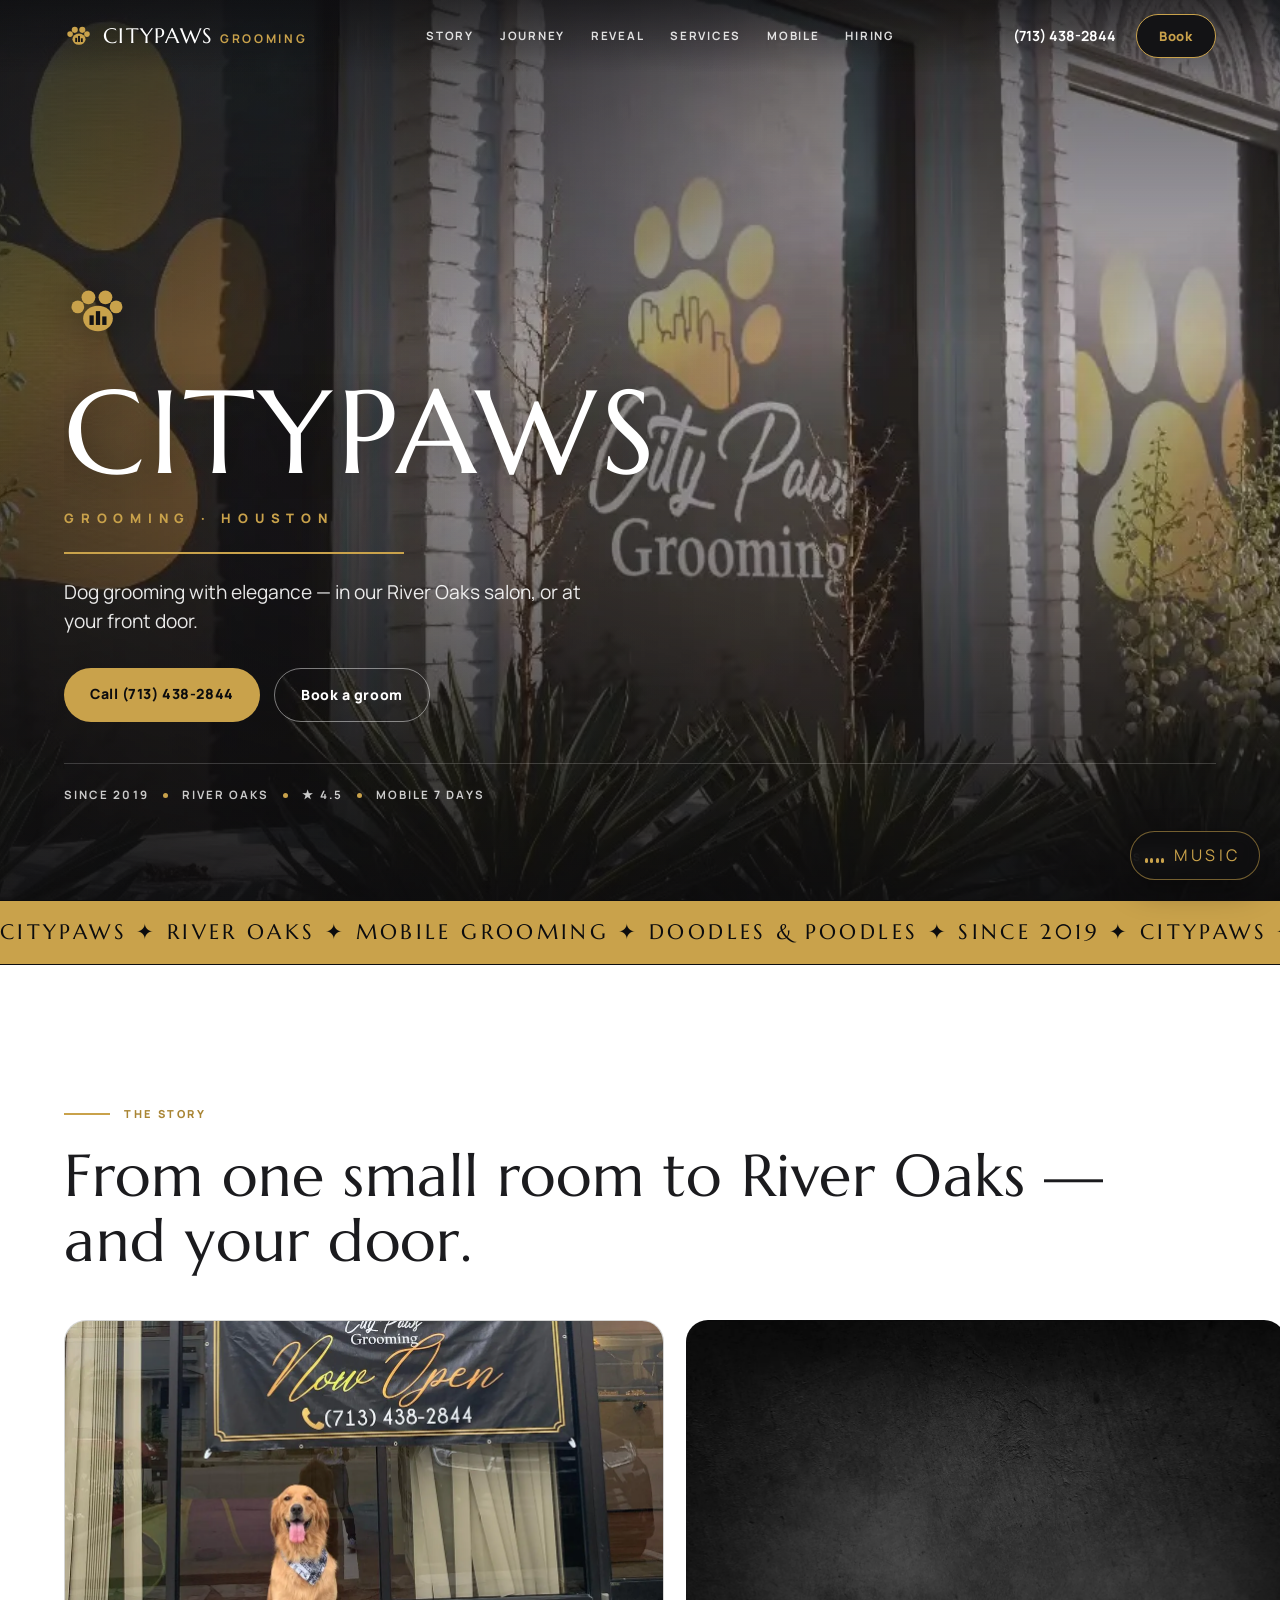
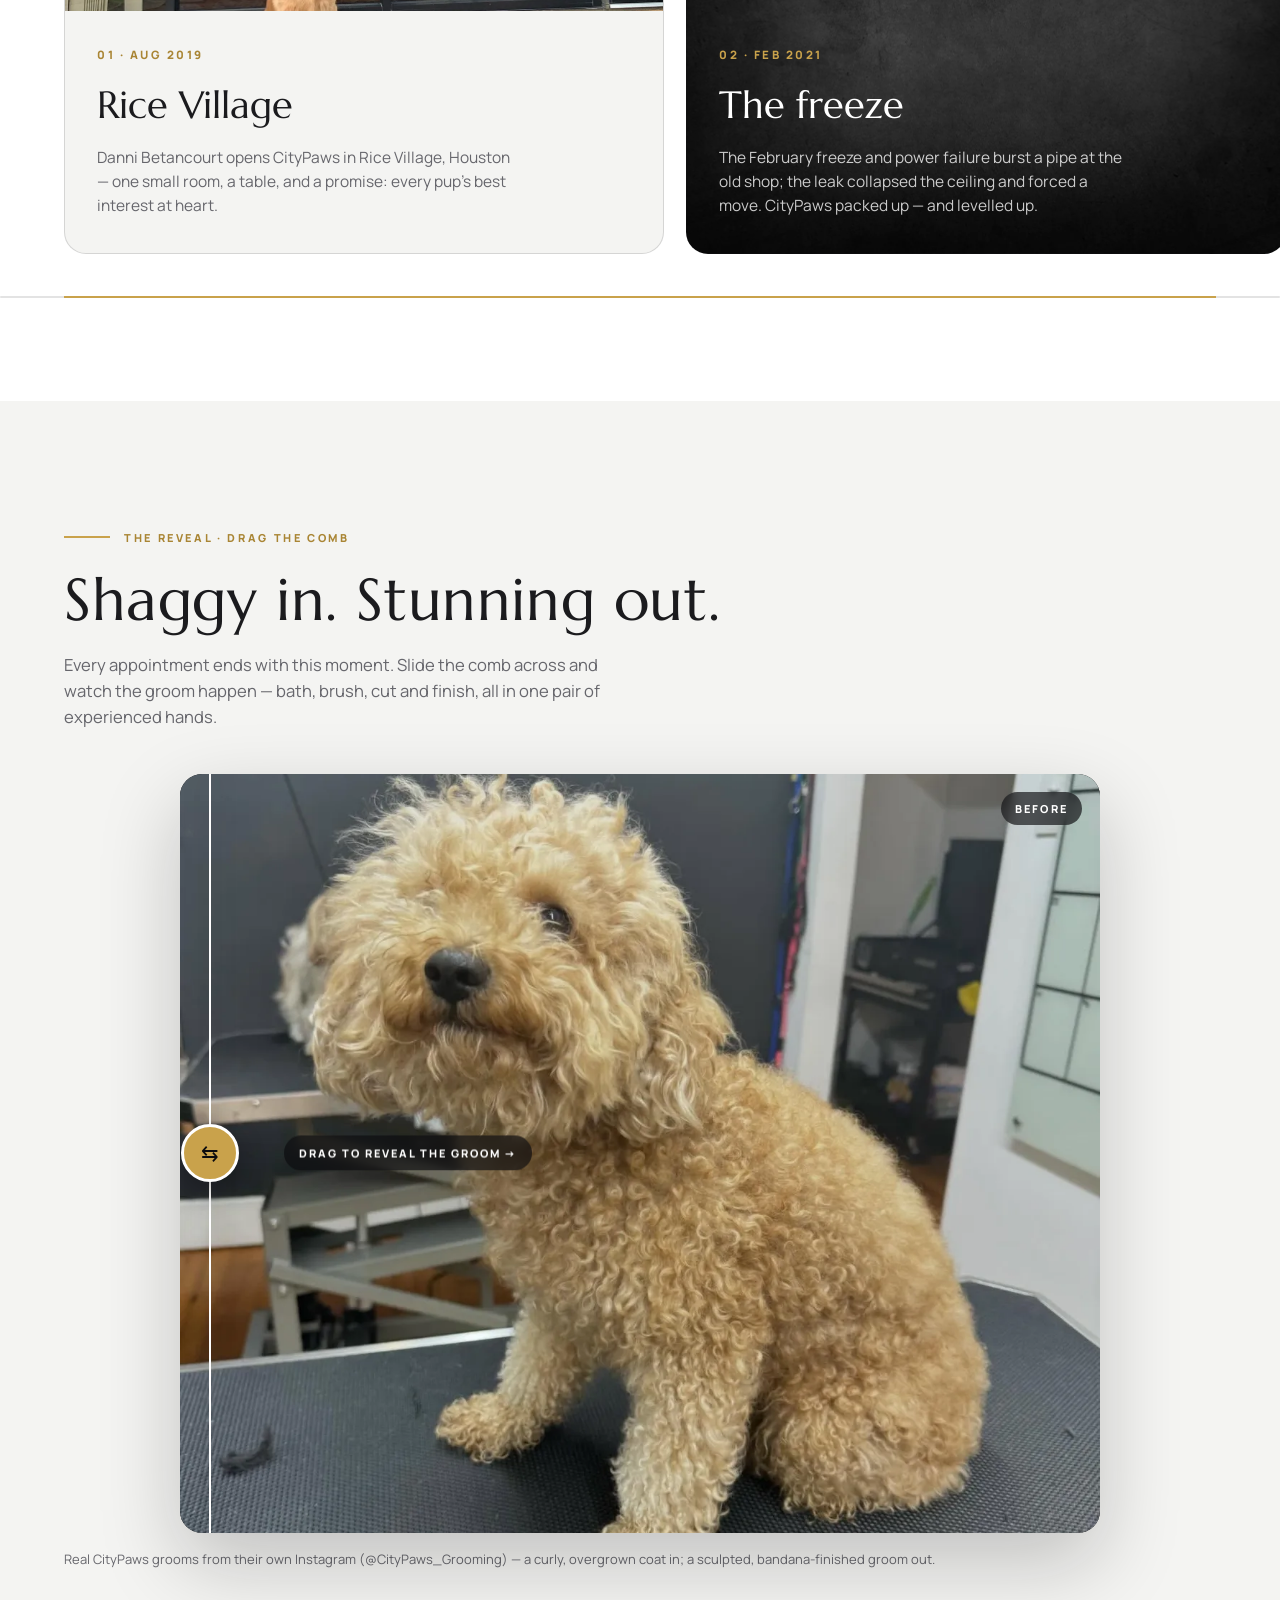
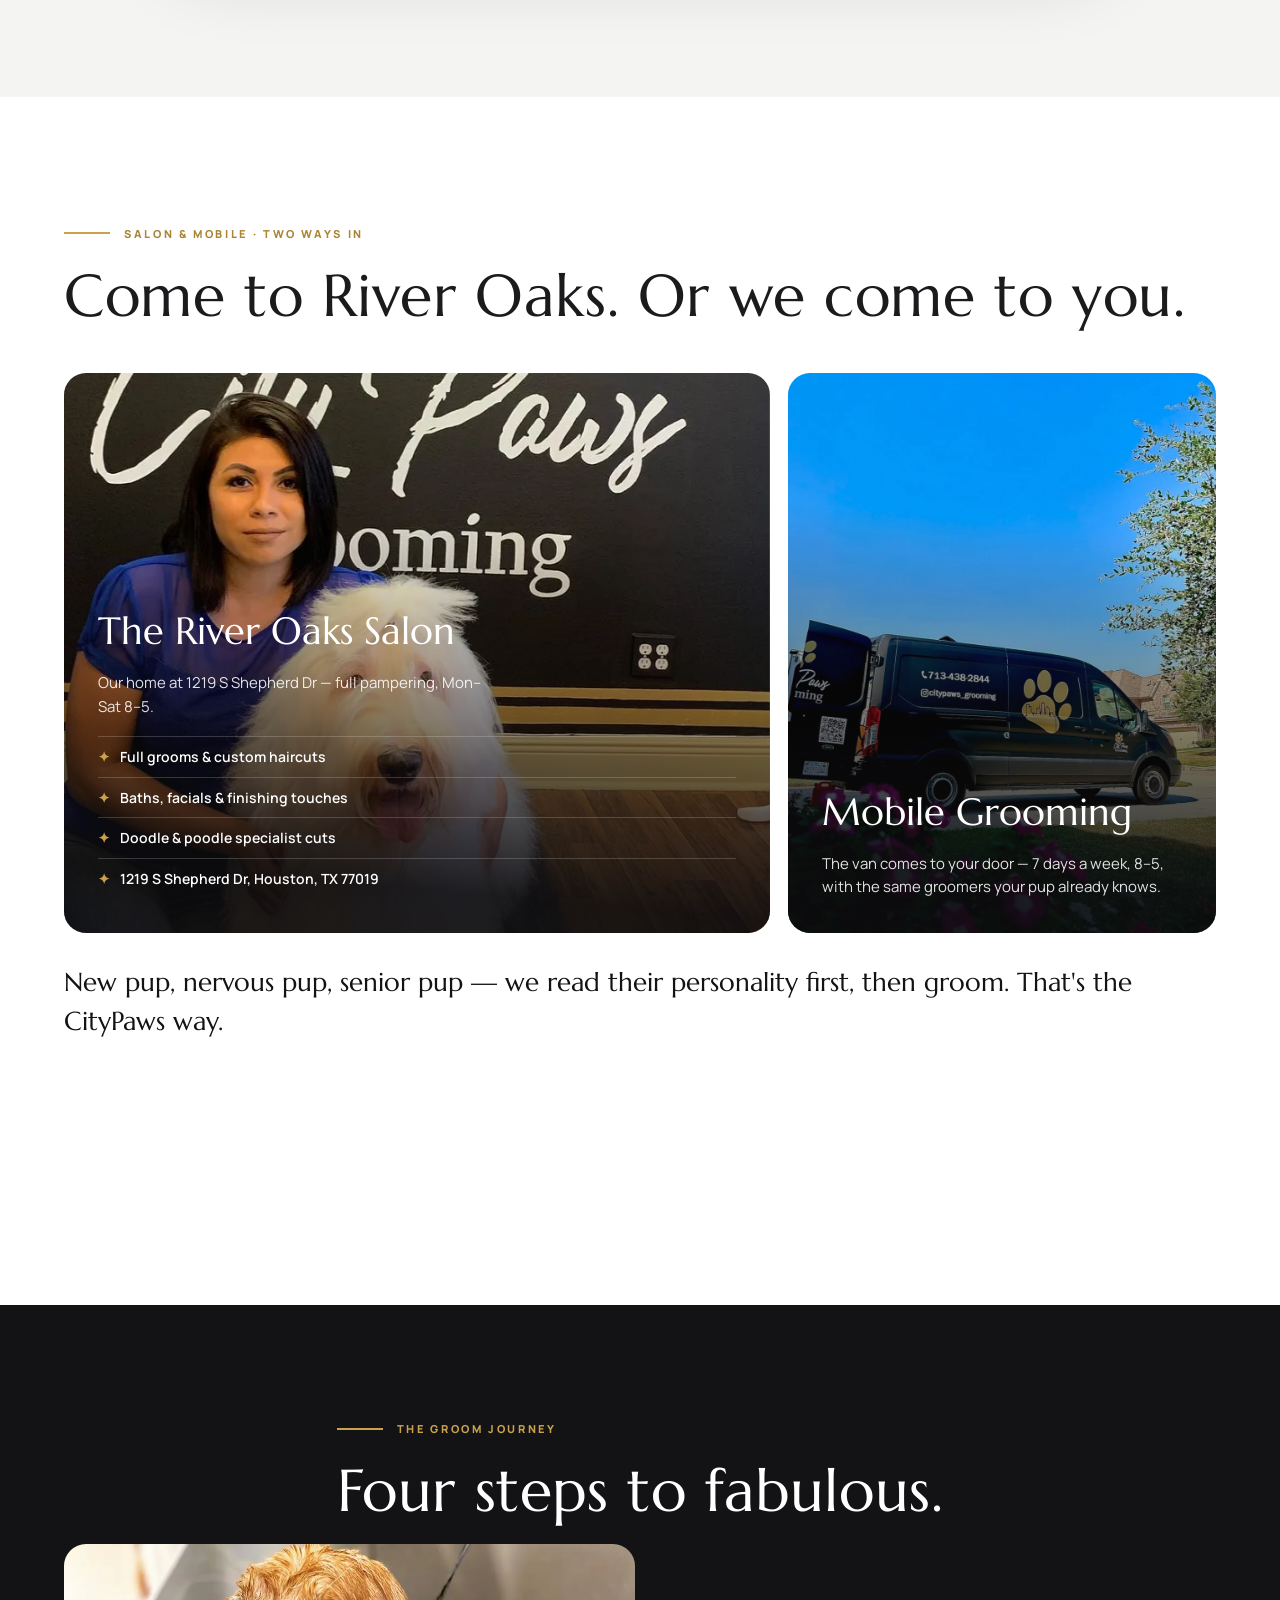
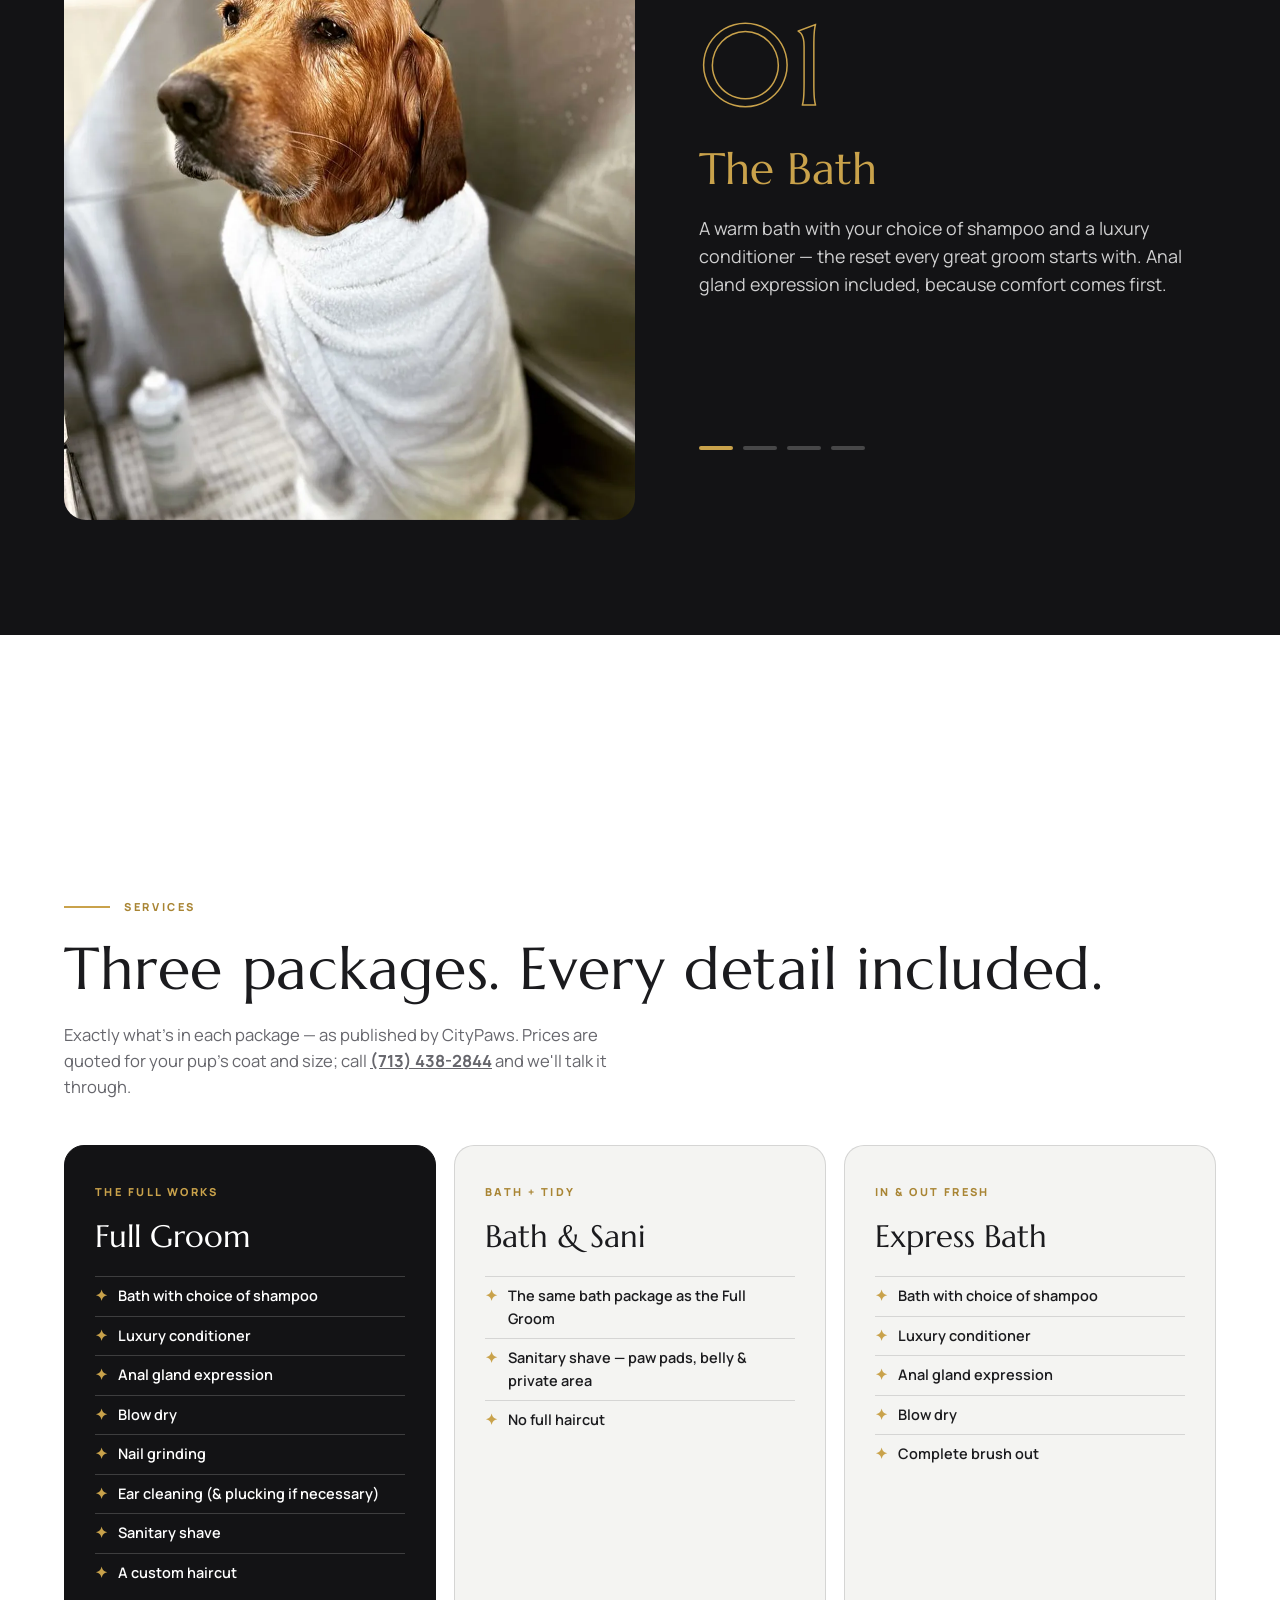
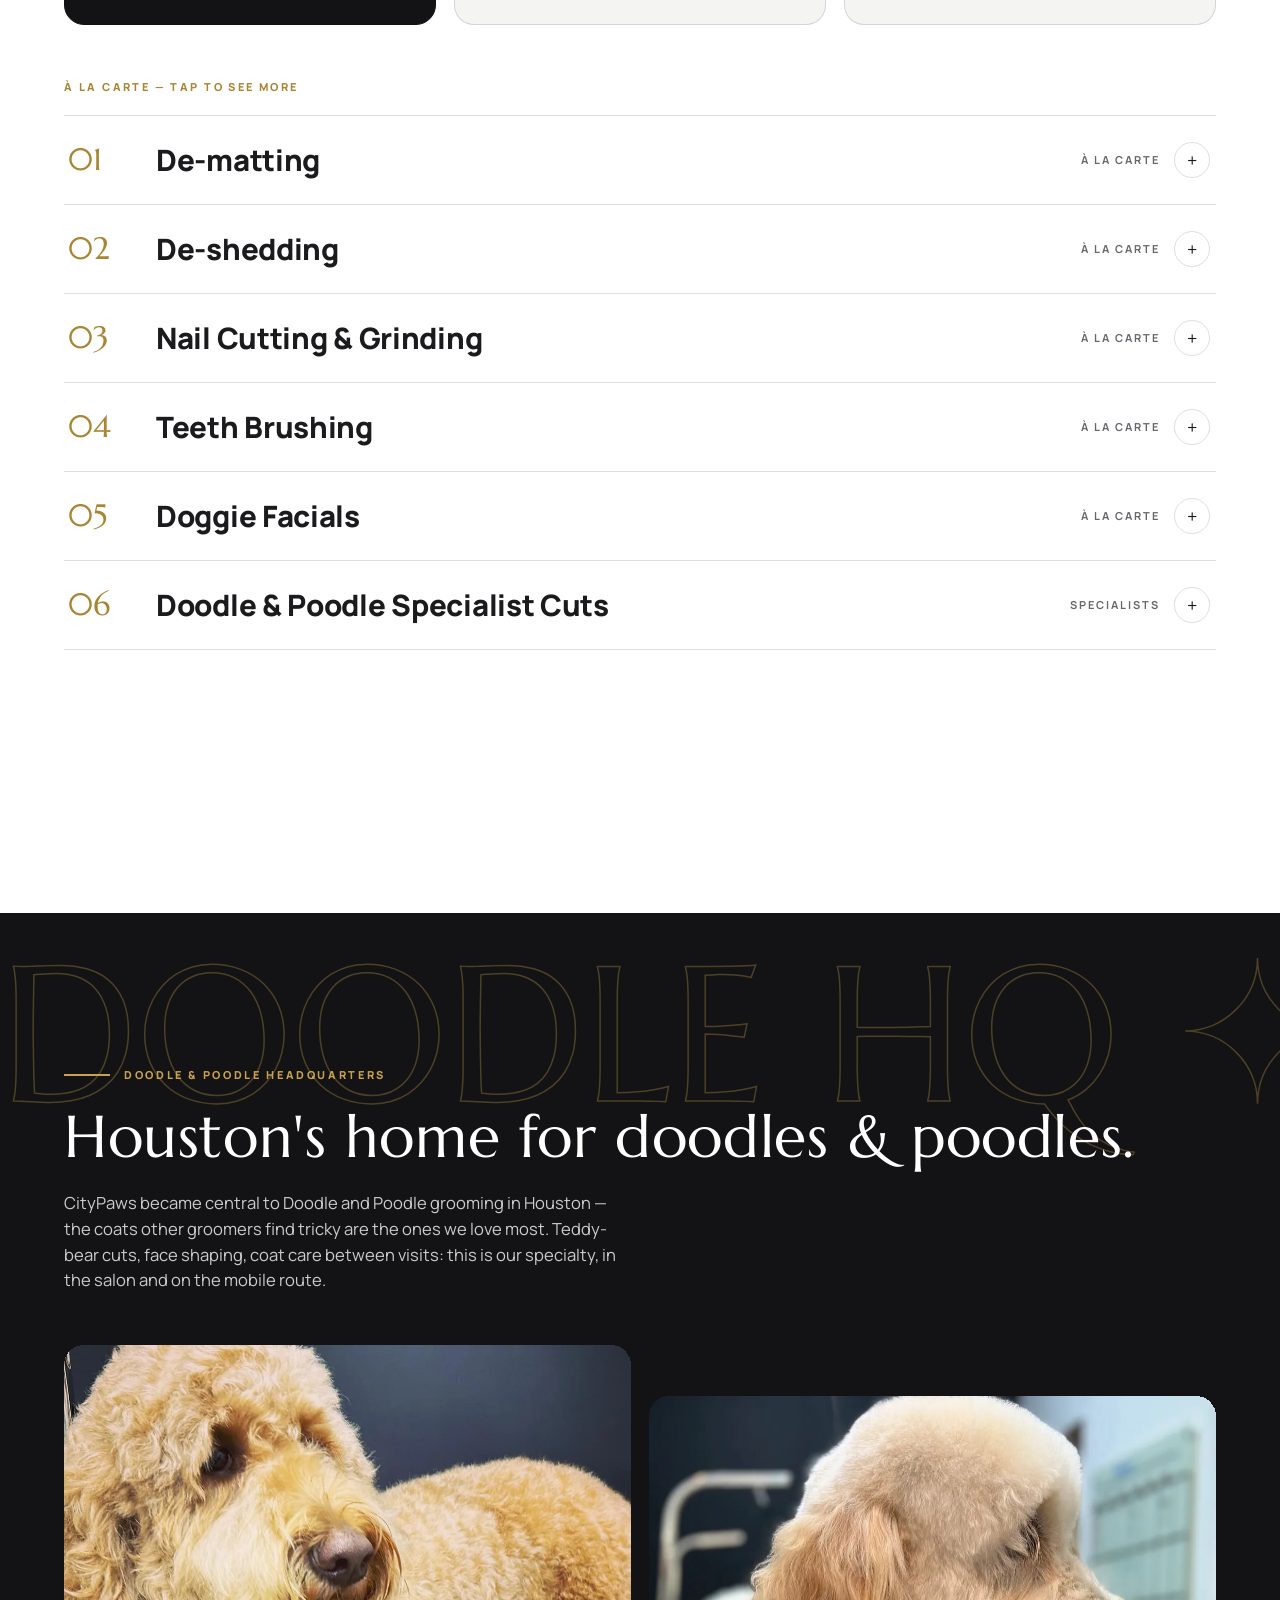
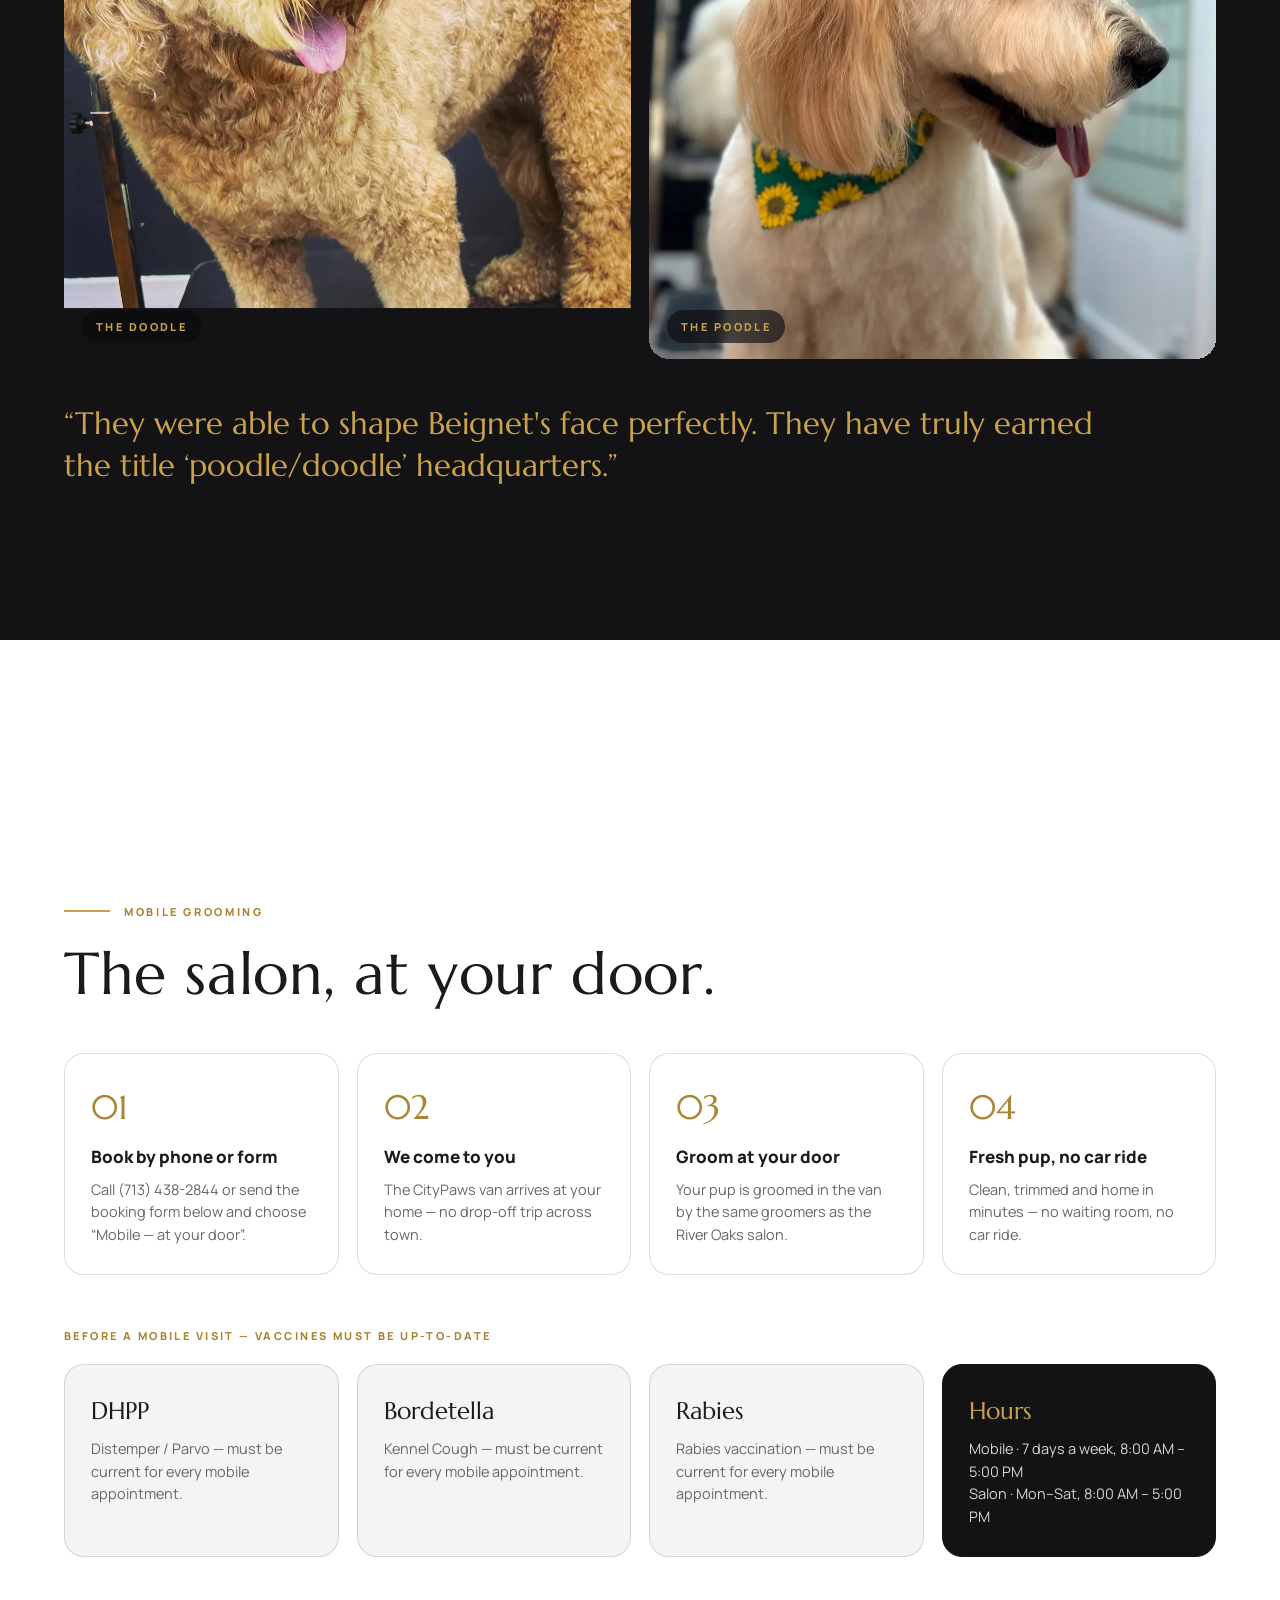
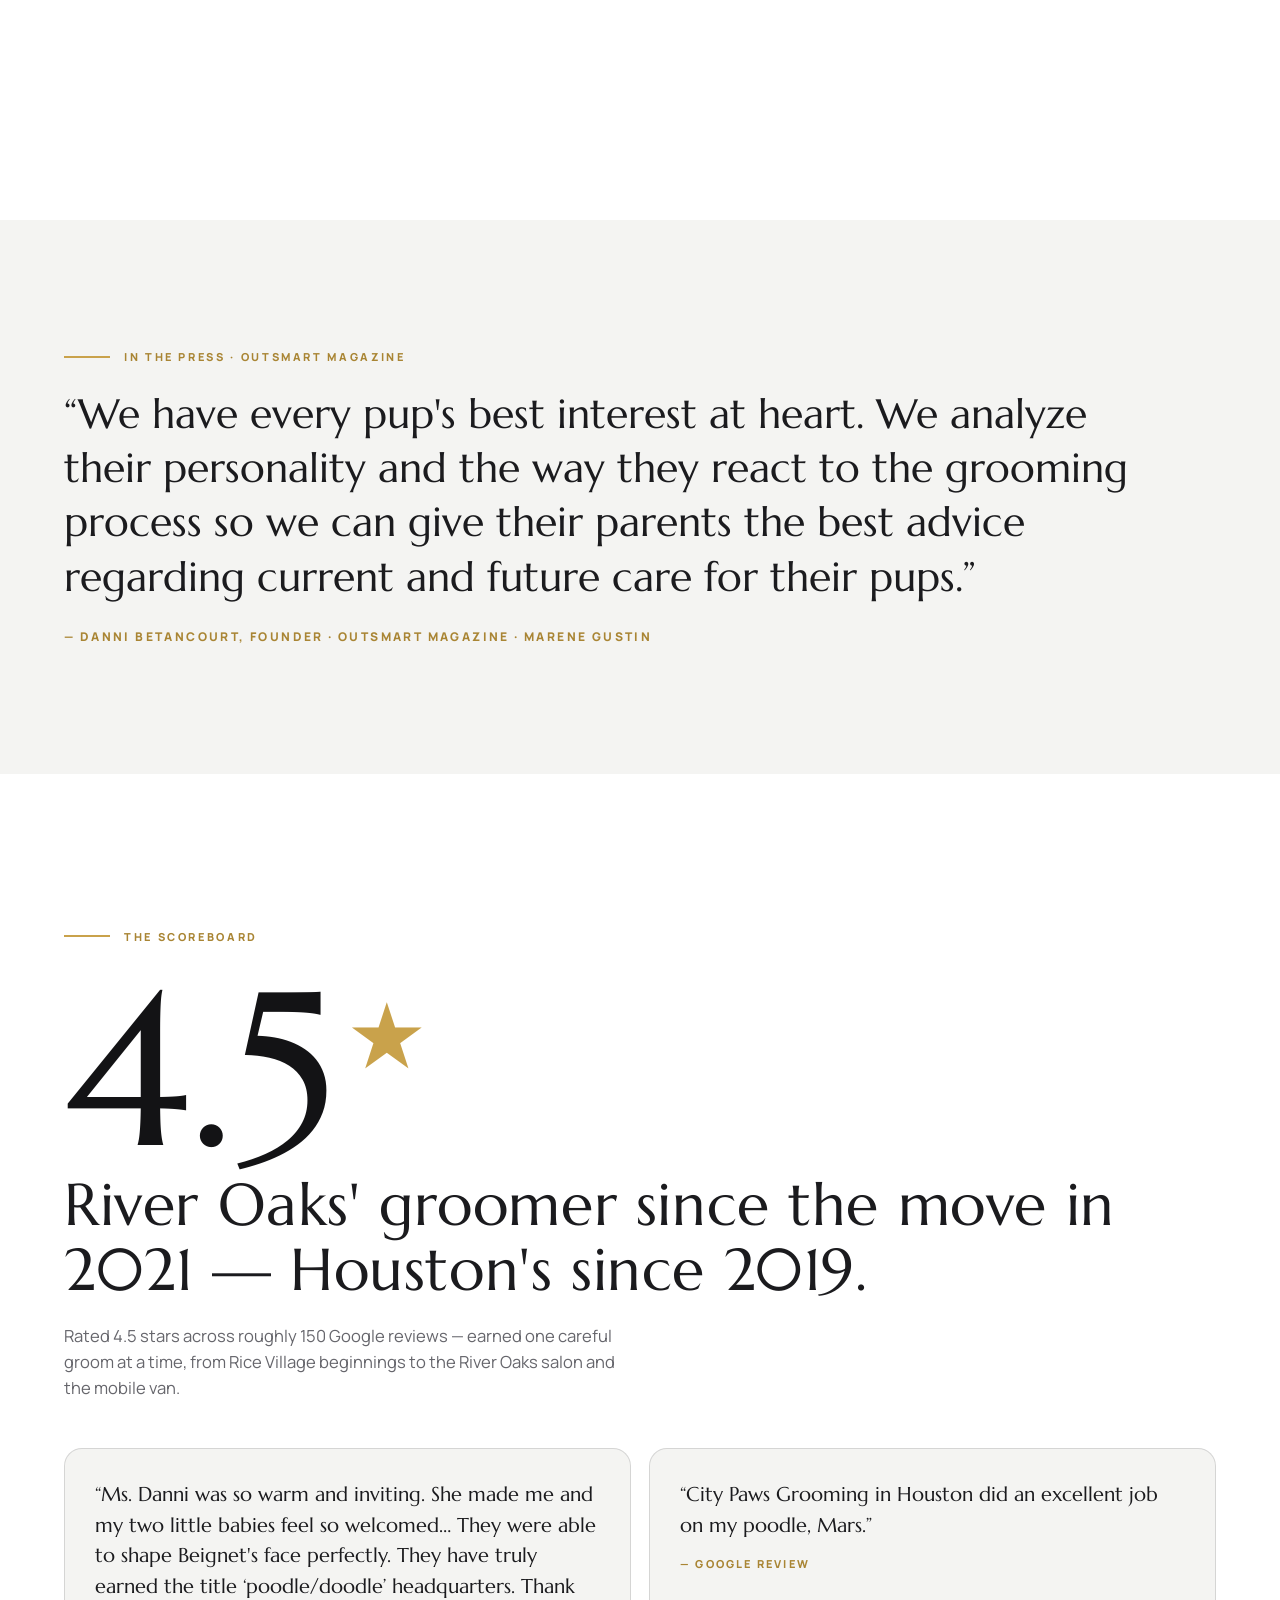
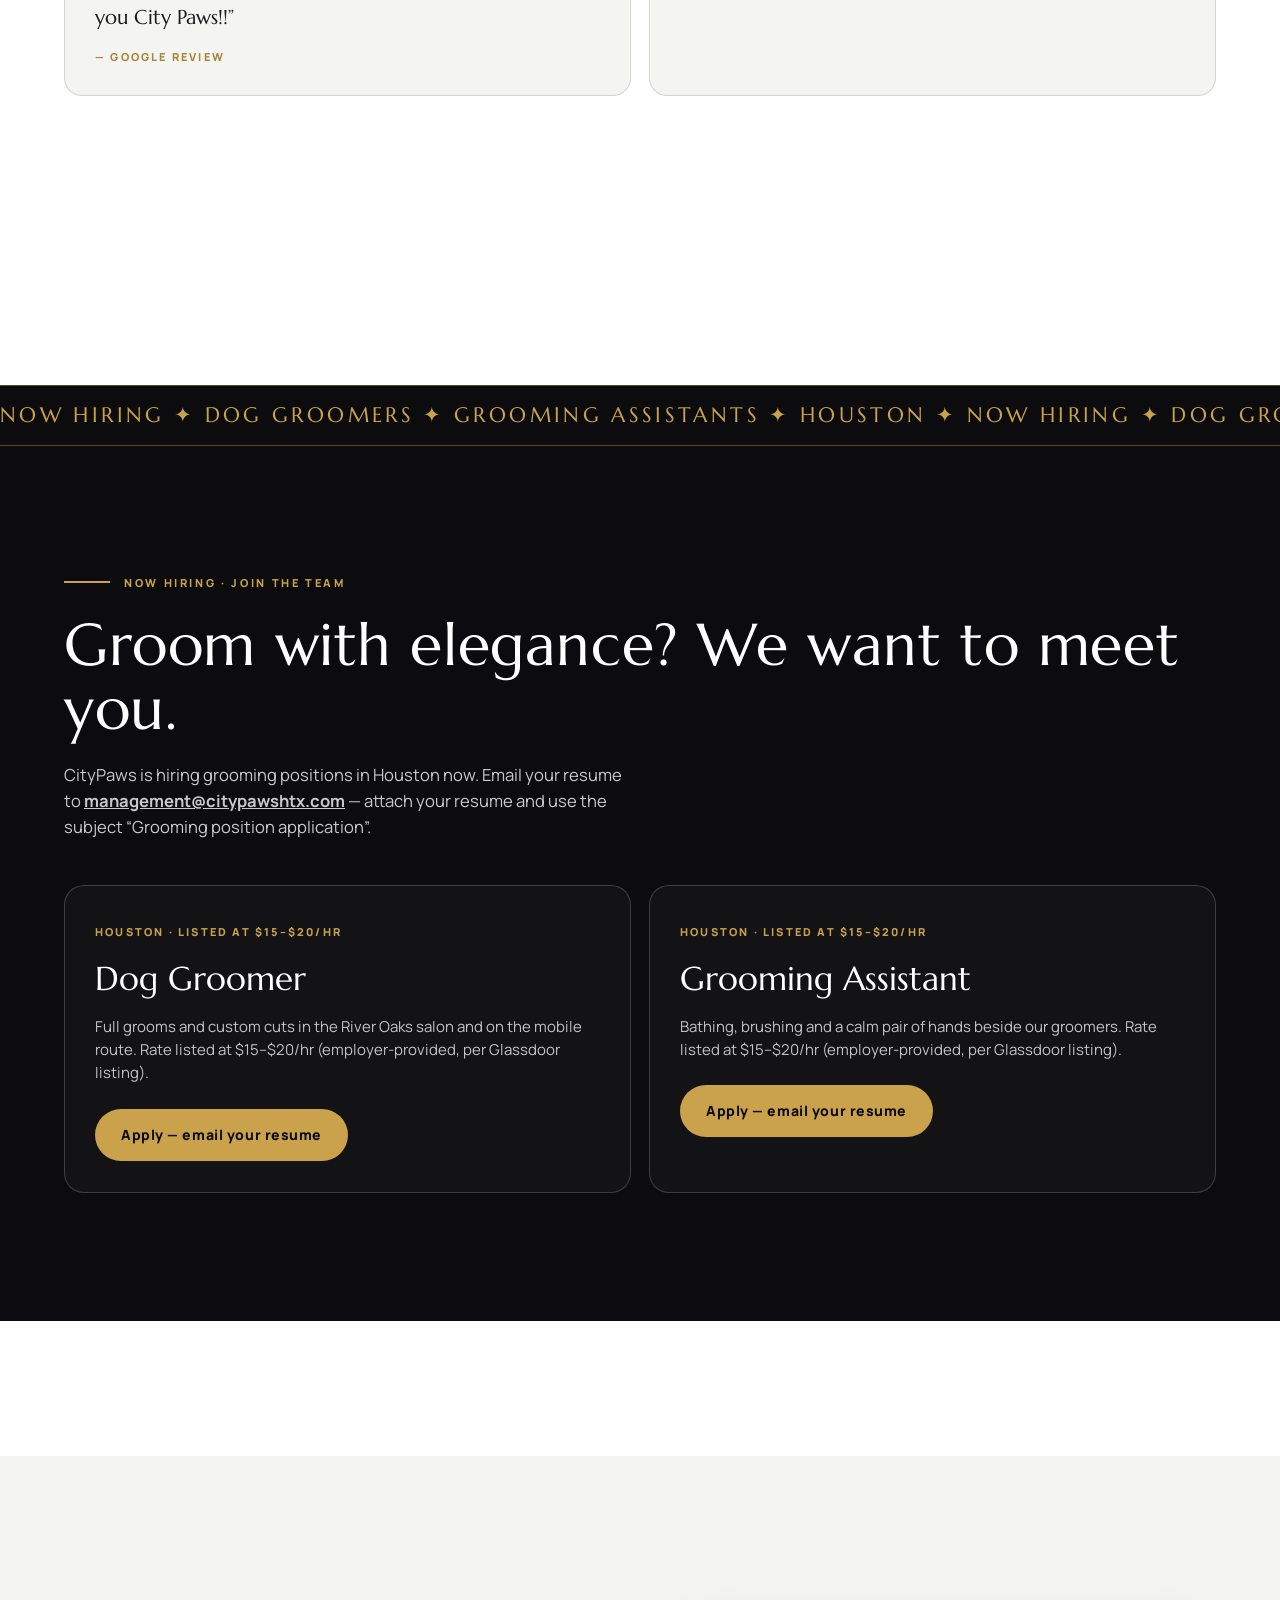
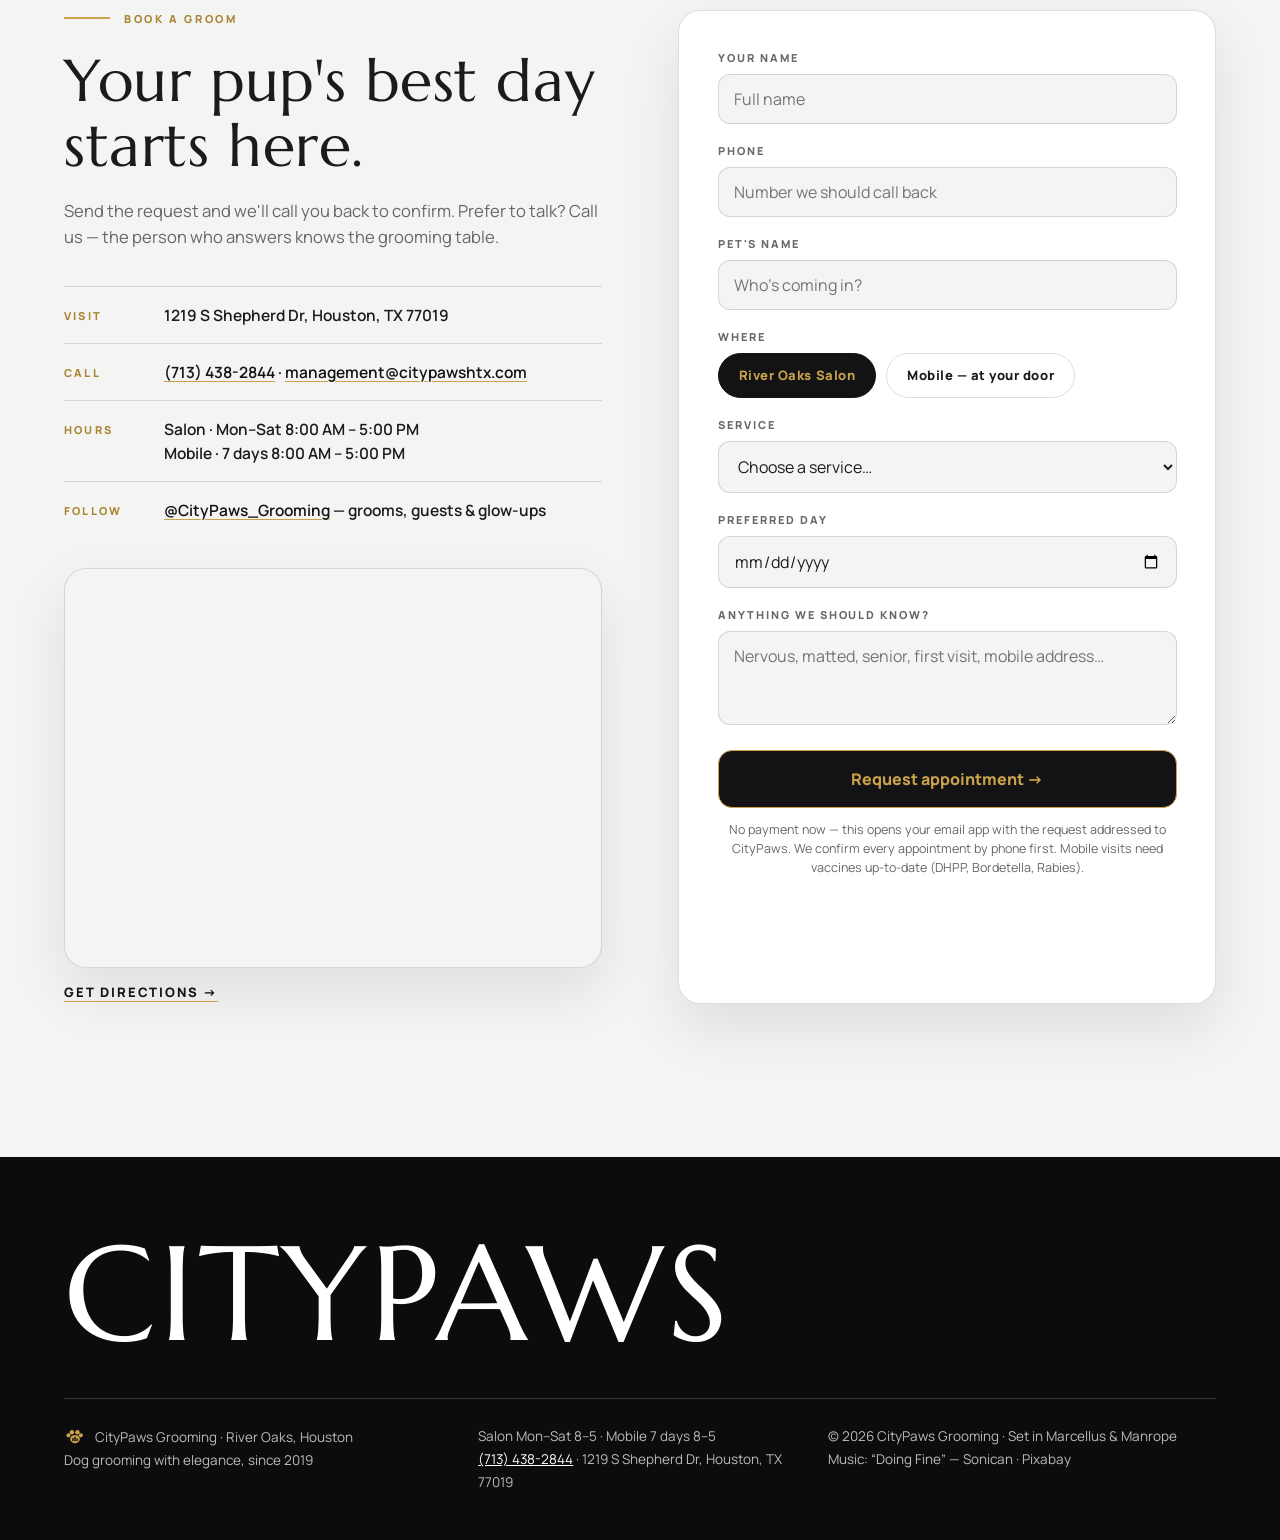
==== index.html @ f6fe4d6b "Song swap: Doing Fine by Sonican (soft vocal duet, file from Dinesh) replaces BossaBossa instrumenta" ====
<!DOCTYPE html>
<html lang="en">
<head>
<meta charset="UTF-8">
<meta name="viewport" content="width=device-width, initial-scale=1.0">
<title>CityPaws Grooming — Dog Grooming with Elegance · River Oaks, Houston</title>
<meta name="description" content="CityPaws Grooming — dog grooming with elegance in River Oaks, Houston, since 2019. Full grooms, baths, doodle & poodle specialists, and mobile grooming at your door, 7 days a week. (713) 438-2844.">
<meta property="og:title" content="CityPaws Grooming — Dog Grooming with Elegance · River Oaks, Houston">
<meta property="og:description" content="Salon + mobile dog grooming in River Oaks, Houston. Doodle & poodle headquarters, since 2019. (713) 438-2844.">
<meta property="og:image" content="assets/img/og.jpg">
<link rel="icon" href="favicon.svg" type="image/svg+xml">
<link rel="preconnect" href="https://fonts.googleapis.com">
<link rel="preconnect" href="https://fonts.gstatic.com" crossorigin>
<link href="https://fonts.googleapis.com/css2?family=Marcellus&family=Manrope:wght@400;500;600;700;800&display=swap" rel="stylesheet">
<link rel="stylesheet" href="assets/css/spa.css?v=9">
<script type="application/ld+json">
{"@context":"https://schema.org","@type":"LocalBusiness","name":"CityPaws Grooming","description":"Dog grooming with elegance in River Oaks, Houston — salon and mobile grooming, doodle & poodle specialists, since 2019.","telephone":"+1-713-438-2844","email":"management@citypawshtx.com","address":{"@type":"PostalAddress","streetAddress":"1219 S Shepherd Dr","addressLocality":"Houston","addressRegion":"TX","postalCode":"77019"},"openingHours":["Mo-Sa 08:00-17:00"],"aggregateRating":{"@type":"AggregateRating","ratingValue":"4.5"}}
</script>
</head>
<body>

<!-- LOADER -->
<div class="loader" id="loader" aria-hidden="true">
  <div class="loader__panel loader__panel--l"></div>
  <div class="loader__panel loader__panel--r"></div>
  <div class="loader__core">
    <svg class="loader__paw" viewBox="0 0 64 64"><g fill="#C9A24B"><ellipse cx="32" cy="41" rx="14" ry="12"/><circle cx="13" cy="30" r="6"/><circle cx="23" cy="21" r="6.5"/><circle cx="39" cy="21" r="6.5"/><circle cx="49" cy="30" r="6"/></g><g fill="#0C0C0E"><rect x="24" y="38" width="4" height="9"/><rect x="30" y="34" width="4" height="13"/><rect x="36" y="39" width="4" height="8"/></g></svg>
    <p class="loader__word"><span>C</span><span>I</span><span>T</span><span>Y</span><span>P</span><span>A</span><span>W</span><span>S</span></p>
    <p class="loader__sub">GROOMING · HOUSTON</p>
  </div>
</div>

<header class="hdr" id="hdr">
  <a class="hdr__logo" href="#top"><svg class="pawmark" viewBox="0 0 64 64" aria-hidden="true"><g fill="#C9A24B"><ellipse cx="32" cy="41" rx="14" ry="12"/><circle cx="13" cy="30" r="6"/><circle cx="23" cy="21" r="6.5"/><circle cx="39" cy="21" r="6.5"/><circle cx="49" cy="30" r="6"/></g><g fill="#131315"><rect x="24" y="38" width="4" height="9"/><rect x="30" y="34" width="4" height="13"/><rect x="36" y="39" width="4" height="8"/></g></svg>citypaws<em>grooming</em></a>
  <nav class="hdr__nav">
    <a href="#story">Story</a><a href="#journey">Journey</a><a href="#reveal">Reveal</a><a href="#menu">Services</a><a href="#mobile">Mobile</a><a href="#hiring">Hiring</a>
  </nav>
  <div class="hdr__r">
    <a class="hdr__tel" href="tel:+17134382844">(713) 438-2844</a>
    <a class="hdr__book mag" href="#book">Book</a>
  </div>
</header>

<main id="top">

  <!-- 1 · VIDEO HERO — CityPaws' own drone film (from citypawshtx.com) -->
  <section class="hero">
    <div class="hero__media" aria-hidden="true">
      <video id="heroVid" autoplay muted loop playsinline preload="auto" poster="assets/img/hero-poster.webp">
        <source src="assets/video/hero.mp4" type="video/mp4">
      </video>
      <div class="hero__shade"></div>
    </div>
    <div class="hero__panel">
      <svg class="hero__mark hin" viewBox="0 0 64 64" aria-hidden="true"><g fill="#C9A24B"><ellipse cx="32" cy="41" rx="14" ry="12"/><circle cx="13" cy="30" r="6"/><circle cx="23" cy="21" r="6.5"/><circle cx="39" cy="21" r="6.5"/><circle cx="49" cy="30" r="6"/></g><g fill="#131315"><rect x="24" y="38" width="4" height="9"/><rect x="30" y="34" width="4" height="13"/><rect x="36" y="39" width="4" height="8"/></g></svg>
      <h1 class="hero__name"><span class="hline"><span class="hline__in">CITYPAWS</span></span></h1>
      <p class="hero__sub hin">GROOMING · HOUSTON</p>
      <span class="hero__rule" aria-hidden="true"></span>
      <p class="hero__tag hin">Dog grooming with elegance — in our River Oaks salon, or at your front door.</p>
      <div class="hero__cta hin">
        <a class="btn btn--gold mag" href="tel:+17134382844">Call (713) 438-2844</a>
        <a class="btn btn--ghost mag" href="#book">Book a groom</a>
      </div>
      <div class="hero__meta hin">
        <span>Since 2019</span><span class="dot"></span>
        <span>River Oaks</span><span class="dot"></span>
        <span>★ 4.5</span><span class="dot"></span>
        <span>Mobile 7 days</span>
      </div>
      <a class="hero__cue hin" href="#story">Scroll<span>↓</span></a>
    </div>
  </section>

  <!-- MARQUEE -->
  <div class="mq" aria-hidden="true"><div class="mq__track" id="mqMain">
    <span class="mq__chunk">CITYPAWS ✦ RIVER OAKS ✦ MOBILE GROOMING ✦ DOODLES &amp; POODLES ✦ SINCE 2019 ✦ CITYPAWS ✦ RIVER OAKS ✦ MOBILE GROOMING ✦ DOODLES &amp; POODLES ✦ SINCE 2019 ✦&nbsp;</span>
    <span class="mq__chunk">CITYPAWS ✦ RIVER OAKS ✦ MOBILE GROOMING ✦ DOODLES &amp; POODLES ✦ SINCE 2019 ✦ CITYPAWS ✦ RIVER OAKS ✦ MOBILE GROOMING ✦ DOODLES &amp; POODLES ✦ SINCE 2019 ✦&nbsp;</span>
  </div></div>

  <!-- 2 · THE STORY — pinned horizontal -->
  <section class="story" id="story">
    <div class="margins shead">
      <p class="kick"><span class="kick__line"></span>The story</p>
      <h2 class="h2" data-split>From one small room <em>to River Oaks — and your door.</em></h2>
    </div>
    <div class="story__track" id="storyTrack">
      <article class="spanel">
        <img src="assets/img/ig/story-2019.webp" alt="CityPaws' first salon front in 2019, a 'Now Open' banner over the door and a golden retriever sitting in front" loading="lazy">
        <div class="spanel__body"><b>01 · Aug 2019</b><h3>Rice Village</h3><p>Danni Betancourt opens CityPaws in Rice Village, Houston — one small room, a table, and a promise: every pup's best interest at heart.</p></div>
      </article>
      <article class="spanel spanel--dark">
        <div class="spanel__body"><b>02 · Feb 2021</b><h3>The freeze</h3><p>The February freeze and power failure burst a pipe at the old shop; the leak collapsed the ceiling and forced a move. CityPaws packed up — and levelled up.</p></div>
      </article>
      <article class="spanel">
        <img src="assets/img/citypaws/cp3.webp" alt="The CityPaws salon in River Oaks with the mobile grooming van parked outside" loading="lazy">
        <div class="spanel__body"><b>03 · Today</b><h3>River Oaks + mobile</h3><p>Home is now 1219 S Shepherd Dr in River Oaks — and the mobile van brings the same groomers to your front door, 7 days a week.</p></div>
      </article>
    </div>
    <div class="story__prog margins"><span id="storyProg"></span></div>
  </section>

  <!-- 3 · THE REVEAL — before / after groom wipe -->
  <section class="reveal-sec" id="reveal">
    <div class="margins">
      <div class="shead">
        <p class="kick"><span class="kick__line"></span>The reveal · drag the comb</p>
        <h2 class="h2" data-split>Shaggy in. <em>Stunning out.</em></h2>
      </div>
      <p class="lede rv">Every appointment ends with this moment. Slide the comb across and watch the groom happen — bath, brush, cut and finish, all in one pair of experienced hands.</p>
      <div class="ba" id="ba" role="slider" aria-label="Before and after grooming comparison — drag to reveal the groomed dog" aria-valuemin="0" aria-valuemax="100" aria-valuenow="0" tabindex="0">
        <img class="ba__before" id="baBefore" src="assets/img/ig/reveal-before.webp" alt="A cream poodle with a curly, untrimmed coat sitting on the CityPaws grooming table — before">
        <div class="ba__afterWrap"><img class="ba__after" src="assets/img/ig/reveal-after.webp" alt="A cream doodle after a CityPaws groom — sculpted round topknot, cleanly trimmed face and coat, finished with a sunflower bandana">
          <span class="ba__tag ba__tag--a">After</span>
        </div>
        <span class="ba__tag ba__tag--b">Before</span>
        <div class="ba__handle"><span class="ba__grip">⇆</span></div>
        <span class="ba__hint">Drag to reveal the groom →</span>
      </div>
      <p class="ba__note rv">Real CityPaws grooms from their own Instagram (@CityPaws_Grooming) — a curly, overgrown coat in; a sculpted, bandana-finished groom out.</p>
    </div>
  </section>

  <!-- 4 · SALON & MOBILE — two worlds -->
  <section class="worlds" id="worlds">
    <div class="margins shead">
      <p class="kick"><span class="kick__line"></span>Salon &amp; mobile · two ways in</p>
      <h2 class="h2" data-split>Come to River Oaks. <em>Or we come to you.</em></h2>
    </div>
    <div class="worlds__split margins">
      <article class="world world--salon is-open" data-world>
        <img src="assets/img/ig/salon.webp" alt="A CityPaws groomer with a freshly groomed white dog inside the River Oaks salon" loading="lazy">
        <div class="world__body">
          <h3>The River Oaks Salon</h3>
          <p class="world__lead">Our home at 1219 S Shepherd Dr — full pampering, Mon–Sat 8–5.</p>
          <ul>
            <li>Full grooms &amp; custom haircuts</li>
            <li>Baths, facials &amp; finishing touches</li>
            <li>Doodle &amp; poodle specialist cuts</li>
            <li>1219 S Shepherd Dr, Houston, TX 77019</li>
          </ul>
        </div>
      </article>
      <article class="world world--mobile" data-world>
        <img src="assets/img/ig/van.webp" alt="The black CityPaws mobile grooming van with its gold paw logo, parked on a Houston street" loading="lazy">
        <div class="world__body">
          <h3>Mobile Grooming</h3>
          <p class="world__lead">The van comes to your door — 7 days a week, 8–5, with the same groomers your pup already knows.</p>
          <ul>
            <li>Groomed right at your front door</li>
            <li>Same groomers as the salon</li>
            <li>No car ride, no waiting room</li>
            <li>Vaccines must be up-to-date (see Mobile)</li>
          </ul>
        </div>
      </article>
    </div>
    <p class="worlds__foot margins rv">New pup, nervous pup, senior pup — we read their personality first, then groom. That's the CityPaws way.</p>
  </section>

  <div class="band" data-from="#FFFFFF" data-to="#131315" aria-hidden="true"></div>

  <!-- 5 · THE GROOM JOURNEY — pinned centrepiece -->
  <section class="journey" id="journey">
    <div class="journey__stage" id="journeyStage">
      <div class="margins shead">
        <p class="kick kick--gold"><span class="kick__line"></span>The groom journey</p>
        <h2 class="h2 h2--light" data-split>Four steps <em>to fabulous.</em></h2>
      </div>
      <div class="journey__body margins">
        <div class="journey__photos" aria-hidden="true">
          <img class="jphoto is-on" src="assets/img/ig/j-bath.webp" alt="">
          <img class="jphoto" src="assets/img/ig/j-brush.webp" alt="">
          <img class="jphoto" src="assets/img/ig/j-cut.webp" alt="">
          <img class="jphoto" src="assets/img/ig/j-finish.webp" alt="">
        </div>
        <div class="journey__side">
          <div class="journey__num" id="jNum" aria-hidden="true">01</div>
          <div class="jsteps">
            <article class="jstep is-on">
              <img class="jstep__img" src="assets/img/ig/j-bath.webp" alt="A golden retriever wrapped in a towel in the CityPaws bath" loading="lazy">
              <i class="jstep__no">01</i><h3>The Bath</h3>
              <p>A warm bath with your choice of shampoo and a luxury conditioner — the reset every great groom starts with. Anal gland expression included, because comfort comes first.</p>
            </article>
            <article class="jstep">
              <img class="jstep__img" src="assets/img/ig/j-brush.webp" alt="A goldendoodle's coat being brushed out and fluffed at CityPaws" loading="lazy">
              <i class="jstep__no">02</i><h3>Brush &amp; Blow-Dry</h3>
              <p>Blow-dried and brushed out by hand, coat by coat. This is where doodle fluff is made — and where we gently work through tangles before they become mats.</p>
            </article>
            <article class="jstep">
              <img class="jstep__img" src="assets/img/ig/j-cut.webp" alt="A chocolate poodle on the grooming table at CityPaws, mid-cut" loading="lazy">
              <i class="jstep__no">03</i><h3>The Cut</h3>
              <p>A custom haircut shaped to the dog in front of us — breed standard, teddy-bear, lamb cut, or your own idea. Nails ground, ears cleaned, sanitary shave tidied.</p>
            </article>
            <article class="jstep">
              <img class="jstep__img" src="assets/img/ig/j-finish.webp" alt="A maltipoo with a finished teddy-bear groom standing on the CityPaws table" loading="lazy">
              <i class="jstep__no">04</i><h3>The Finish</h3>
              <p>The final once-over: face shaped, paws perfected, a bandana if you're fancy. Then the best part — the reveal, and a pup who knows they look good.</p>
            </article>
          </div>
          <div class="jdots" aria-hidden="true"><span class="jdot is-on"></span><span class="jdot"></span><span class="jdot"></span><span class="jdot"></span></div>
        </div>
      </div>
    </div>
  </section>

  <div class="band" data-from="#131315" data-to="#FFFFFF" aria-hidden="true"></div>

  <!-- 6 · SERVICES -->
  <section class="menu" id="menu">
    <div class="margins">
      <div class="shead">
        <p class="kick"><span class="kick__line"></span>Services</p>
        <h2 class="h2" data-split>Three packages. <em>Every detail included.</em></h2>
      </div>
      <p class="lede rv">Exactly what's in each package — as published by CityPaws. Prices are quoted for your pup's coat and size; call <a href="tel:+17134382844">(713) 438-2844</a> and we'll talk it through.</p>
      <div class="pkgs">
        <article class="pkg pkg--feat">
          <span class="pkg__k">The full works</span>
          <h3>Full Groom</h3>
          <ul>
            <li>Bath with choice of shampoo</li>
            <li>Luxury conditioner</li>
            <li>Anal gland expression</li>
            <li>Blow dry</li>
            <li>Nail grinding</li>
            <li>Ear cleaning (&amp; plucking if necessary)</li>
            <li>Sanitary shave</li>
            <li>A custom haircut</li>
          </ul>
        </article>
        <article class="pkg">
          <span class="pkg__k">Bath + tidy</span>
          <h3>Bath &amp; Sani</h3>
          <ul>
            <li>The same bath package as the Full Groom</li>
            <li>Sanitary shave — paw pads, belly &amp; private area</li>
            <li>No full haircut</li>
          </ul>
        </article>
        <article class="pkg">
          <span class="pkg__k">In &amp; out fresh</span>
          <h3>Express Bath</h3>
          <ul>
            <li>Bath with choice of shampoo</li>
            <li>Luxury conditioner</li>
            <li>Anal gland expression</li>
            <li>Blow dry</li>
            <li>Complete brush out</li>
          </ul>
        </article>
      </div>
      <p class="menu__sub rv">À la carte — tap to see more</p>
      <div class="menu__list" id="menuList"></div>
    </div>
  </section>

  <div class="band" data-from="#FFFFFF" data-to="#131315" aria-hidden="true"></div>

  <!-- 7 · DOODLE & POODLE HEADQUARTERS -->
  <section class="doodle" id="doodle">
    <div class="doodle__giant" id="doodleGiant" aria-hidden="true">DOODLE HQ ✦ POODLE HQ ✦ DOODLE HQ ✦ POODLE HQ ✦&nbsp;</div>
    <div class="margins">
      <div class="shead">
        <p class="kick kick--gold"><span class="kick__line"></span>Doodle &amp; poodle headquarters</p>
        <h2 class="h2 h2--light" data-split>Houston's home for <em>doodles &amp; poodles.</em></h2>
      </div>
      <p class="lede lede--light rv">CityPaws became central to Doodle and Poodle grooming in Houston — the coats other groomers find tricky are the ones we love most. Teddy-bear cuts, face shaping, coat care between visits: this is our specialty, in the salon and on the mobile route.</p>
      <div class="doodle__imgs">
        <figure class="dfig"><img id="doodleImg" src="assets/img/ig/doodle.webp" alt="A freshly groomed goldendoodle standing tall at CityPaws" loading="lazy"><figcaption>The Doodle</figcaption></figure>
        <figure class="dfig dfig--down"><img id="poodleImg" src="assets/img/ig/poodle.webp" alt="A cream standard poodle with a sculpted CityPaws groom, wearing a sunflower bandana" loading="lazy"><figcaption>The Poodle</figcaption></figure>
      </div>
      <p class="doodle__quote rv">“They were able to shape Beignet's face perfectly. They have truly earned the title ‘poodle/doodle’ headquarters.”</p>
    </div>
  </section>

  <div class="band" data-from="#131315" data-to="#FFFFFF" aria-hidden="true"></div>

  <!-- 8 · MOBILE GROOMING -->
  <section class="mobile" id="mobile">
    <div class="margins">
      <div class="shead">
        <p class="kick"><span class="kick__line"></span>Mobile grooming</p>
        <h2 class="h2" data-split>The salon, <em>at your door.</em></h2>
      </div>
      <div class="steps">
        <article class="step"><b>01</b><h3>Book by phone or form</h3><p>Call (713) 438-2844 or send the booking form below and choose “Mobile — at your door”.</p></article>
        <article class="step"><b>02</b><h3>We come to you</h3><p>The CityPaws van arrives at your home — no drop-off trip across town.</p></article>
        <article class="step"><b>03</b><h3>Groom at your door</h3><p>Your pup is groomed in the van by the same groomers as the River Oaks salon.</p></article>
        <article class="step"><b>04</b><h3>Fresh pup, no car ride</h3><p>Clean, trimmed and home in minutes — no waiting room, no car ride.</p></article>
      </div>
      <p class="menu__sub rv">Before a mobile visit — vaccines must be up-to-date</p>
      <div class="vax">
        <article class="vaxcard"><h3>DHPP</h3><p>Distemper / Parvo — must be current for every mobile appointment.</p></article>
        <article class="vaxcard"><h3>Bordetella</h3><p>Kennel Cough — must be current for every mobile appointment.</p></article>
        <article class="vaxcard"><h3>Rabies</h3><p>Rabies vaccination — must be current for every mobile appointment.</p></article>
        <article class="vaxcard vaxcard--hours"><h3>Hours</h3><p>Mobile · 7 days a week, 8:00 AM – 5:00 PM<br>Salon · Mon–Sat, 8:00 AM – 5:00 PM</p></article>
      </div>
    </div>
  </section>

  <div class="band" data-from="#FFFFFF" data-to="#F4F4F2" aria-hidden="true"></div>

  <!-- 9 · IN THE PRESS -->
  <section class="press" id="press">
    <div class="margins">
      <p class="kick"><span class="kick__line"></span>In the press · OutSmart Magazine</p>
      <blockquote class="press__q" id="pressQ">“We have every pup's best interest at heart. We analyze their personality and the way they react to the grooming process so we can give their parents the best advice regarding current and future care for their pups.”</blockquote>
      <p class="press__by rv">— Danni Betancourt, founder · OutSmart Magazine · Marene Gustin</p>
    </div>
  </section>

  <!-- 10 · TRUST -->
  <section class="trust" id="trust">
    <div class="margins trust__in">
      <div class="shead">
        <p class="kick"><span class="kick__line"></span>The scoreboard</p>
      </div>
      <div class="trust__big rv"><span data-count="4.5">0.0</span><span class="trust__star">★</span></div>
      <h2 class="h2" data-split>River Oaks' groomer <em>since the move in 2021</em> — Houston's since 2019.</h2>
      <p class="lede rv">Rated 4.5 stars across roughly 150 Google reviews — earned one careful groom at a time, from Rice Village beginnings to the River Oaks salon and the mobile van.</p>
      <div class="quotes">
        <blockquote class="q--l">“Ms. Danni was so warm and inviting. She made me and my two little babies feel so welcomed… They were able to shape Beignet's face perfectly. They have truly earned the title ‘poodle/doodle’ headquarters. Thank you City Paws!!”<span>— Google review</span></blockquote>
        <blockquote class="q--r">“City Paws Grooming in Houston did an excellent job on my poodle, Mars.”<span>— Google review</span></blockquote>
      </div>
    </div>
  </section>

  <div class="band" data-from="#FFFFFF" data-to="#0C0C0E" aria-hidden="true"></div>

  <!-- 11 · JOIN THE TEAM / NOW HIRING -->
  <section class="hiring" id="hiring">
    <div class="mq mq--hire" aria-hidden="true"><div class="mq__track" id="mqHire">
      <span class="mq__chunk">NOW HIRING ✦ DOG GROOMERS ✦ GROOMING ASSISTANTS ✦ HOUSTON ✦ NOW HIRING ✦ DOG GROOMERS ✦ GROOMING ASSISTANTS ✦ HOUSTON ✦&nbsp;</span>
      <span class="mq__chunk">NOW HIRING ✦ DOG GROOMERS ✦ GROOMING ASSISTANTS ✦ HOUSTON ✦ NOW HIRING ✦ DOG GROOMERS ✦ GROOMING ASSISTANTS ✦ HOUSTON ✦&nbsp;</span>
    </div></div>
    <div class="margins hiring__in">
      <div class="shead">
        <p class="kick kick--gold"><span class="kick__line"></span>Now hiring · Join the team</p>
        <h2 class="h2 h2--light" data-split>Groom with <em>elegance?</em> We want to meet you.</h2>
      </div>
      <p class="lede lede--light rv">CityPaws is hiring grooming positions in Houston now. Email your resume to <a href="mailto:management@citypawshtx.com?subject=Grooming%20position%20application">management@citypawshtx.com</a> — attach your resume and use the subject “Grooming position application”.</p>
      <div class="jobs">
        <article class="job"><span class="job__k">Houston · listed at $15–$20/hr</span><h3>Dog Groomer</h3><p>Full grooms and custom cuts in the River Oaks salon and on the mobile route. Rate listed at $15–$20/hr (employer-provided, per Glassdoor listing).</p><a class="btn btn--gold mag" href="mailto:management@citypawshtx.com?subject=Grooming%20position%20application">Apply — email your resume</a></article>
        <article class="job"><span class="job__k">Houston · listed at $15–$20/hr</span><h3>Grooming Assistant</h3><p>Bathing, brushing and a calm pair of hands beside our groomers. Rate listed at $15–$20/hr (employer-provided, per Glassdoor listing).</p><a class="btn btn--gold mag" href="mailto:management@citypawshtx.com?subject=Grooming%20position%20application">Apply — email your resume</a></article>
      </div>
    </div>
  </section>

  <div class="band" data-from="#0C0C0E" data-to="#F4F4F2" aria-hidden="true"></div>

  <!-- 12 · BOOKING -->
  <section class="book" id="book">
    <div class="margins book__grid">
      <div class="book__info">
        <div class="shead">
          <p class="kick"><span class="kick__line"></span>Book a groom</p>
          <h2 class="h2" data-split>Your pup's <em>best day</em> starts here.</h2>
        </div>
        <p class="lede rv">Send the request and we'll call you back to confirm. Prefer to talk? Call us — the person who answers knows the grooming table.</p>
        <dl class="info rv">
          <div><dt>Visit</dt><dd>1219 S Shepherd Dr, Houston, TX 77019</dd></div>
          <div><dt>Call</dt><dd><a href="tel:+17134382844">(713) 438-2844</a> · <a href="mailto:management@citypawshtx.com">management@citypawshtx.com</a></dd></div>
          <div><dt>Hours</dt><dd>Salon · Mon–Sat 8:00 AM – 5:00 PM<br>Mobile · 7 days 8:00 AM – 5:00 PM</dd></div>
          <div><dt>Follow</dt><dd><a href="https://www.instagram.com/CityPaws_Grooming" target="_blank" rel="noopener">@CityPaws_Grooming</a> — grooms, guests &amp; glow-ups</dd></div>
        </dl>
        <div class="mapwrap rv">
          <iframe class="map" title="Map — CityPaws Grooming, 1219 S Shepherd Dr, Houston, TX 77019" src="https://maps.google.com/maps?q=CityPaws%20Grooming%2C%201219%20S%20Shepherd%20Dr%2C%20Houston%2C%20TX%2077019&z=16&output=embed" loading="lazy" referrerpolicy="no-referrer-when-downgrade" allowfullscreen></iframe>
          <a class="map__dir" href="https://www.google.com/maps/dir/?api=1&destination=CityPaws%20Grooming%2C%201219%20S%20Shepherd%20Dr%2C%20Houston%2C%20TX%2077019" target="_blank" rel="noopener">Get Directions →</a>
        </div>
      </div>
      <div class="book__formwrap rv">
        <form class="bform" id="bookForm" novalidate>
          <label class="f"><span>Your name</span><input name="owner" type="text" autocomplete="name" placeholder="Full name" required></label>
          <label class="f"><span>Phone</span><input name="phone" type="tel" autocomplete="tel" placeholder="Number we should call back" required></label>
          <label class="f"><span>Pet's name</span><input name="pet" type="text" placeholder="Who's coming in?" required></label>
          <fieldset class="f chips"><legend>Where</legend>
            <label><input type="radio" name="where" value="River Oaks Salon" checked><span>River Oaks Salon</span></label>
            <label><input type="radio" name="where" value="Mobile — at your door"><span>Mobile — at your door</span></label>
          </fieldset>
          <label class="f"><span>Service</span>
            <select name="service" required>
              <option value="">Choose a service…</option>
              <option>Full Groom</option><option>Bath &amp; Sani</option><option>Express Bath</option>
              <option>De-matting</option><option>De-shedding</option><option>Nails</option>
              <option>Teeth Brushing</option><option>Doggie Facial</option>
              <option>Doodle/Poodle Cut</option><option>Other</option>
            </select>
          </label>
          <label class="f"><span>Preferred day</span><input name="date" type="date"></label>
          <label class="f"><span>Anything we should know?</span><textarea name="notes" rows="3" placeholder="Nervous, matted, senior, first visit, mobile address…"></textarea></label>
          <p class="bform__err" id="formErr" hidden></p>
          <button class="bform__send mag" type="submit">Request appointment <i>→</i></button>
          <p class="bform__note">No payment now — this opens your email app with the request addressed to CityPaws. We confirm every appointment by phone first. Mobile visits need vaccines up-to-date (DHPP, Bordetella, Rabies).</p>
        </form>
        <div class="bdone" id="bookDone" hidden>
          <svg class="bdone__paw" viewBox="0 0 64 64" aria-hidden="true"><g fill="#C9A24B"><ellipse cx="32" cy="41" rx="14" ry="12"/><circle cx="13" cy="30" r="6"/><circle cx="23" cy="21" r="6.5"/><circle cx="39" cy="21" r="6.5"/><circle cx="49" cy="30" r="6"/></g></svg>
          <h3>Almost done — send the email.</h3>
          <p id="doneText"></p>
          <dl class="bdone__sum" id="doneSum"></dl>
          <button class="bform__send bform__send--ghost" id="againBtn" type="button">Book another pet</button>
        </div>
      </div>
    </div>
  </section>
</main>

<footer class="foot">
  <div class="margins">
    <p class="foot__name" id="footName">CITYPAWS</p>
    <div class="foot__cols">
      <p><svg class="pawmark pawmark--foot" viewBox="0 0 64 64" aria-hidden="true"><g fill="#C9A24B"><ellipse cx="32" cy="41" rx="14" ry="12"/><circle cx="13" cy="30" r="6"/><circle cx="23" cy="21" r="6.5"/><circle cx="39" cy="21" r="6.5"/><circle cx="49" cy="30" r="6"/></g><g fill="#0C0C0E"><rect x="24" y="38" width="4" height="9"/><rect x="30" y="34" width="4" height="13"/><rect x="36" y="39" width="4" height="8"/></g></svg> CityPaws Grooming · River Oaks, Houston<br>Dog grooming with elegance, since 2019</p>
      <p>Salon Mon–Sat 8–5 · Mobile 7 days 8–5<br><a href="tel:+17134382844">(713) 438-2844</a> · 1219 S Shepherd Dr, Houston, TX 77019</p>
      <p>© 2026 CityPaws Grooming · Set in Marcellus &amp; Manrope<br>Music: “Doing Fine” — Sonican · Pixabay</p>
    </div>
  </div>
</footer>

  <!-- salon song — “Doing Fine” by Sonican, Pixabay Content License -->
  <audio id="bgm" loop preload="none" src="assets/audio/doing-fine.mp3"></audio>
  <button class="bgm-btn" id="bgmBtn" type="button" aria-label="Play salon music" aria-pressed="false">
    <span class="bgm-btn__bars" aria-hidden="true"><i></i><i></i><i></i><i></i></span>
    <span class="bgm-btn__label">Music</span>
  </button>
<script src="assets/js/vendor/lenis.min.js?v=1"></script>
<script src="assets/js/vendor/gsap.min.js?v=1"></script>
<script src="assets/js/vendor/ScrollTrigger.min.js?v=1"></script>
<script src="assets/js/spa.js?v=9"></script>
</body>
</html>
---- assets/css/spa.css ----
/* CityPaws Grooming — black + gold design system, v2 motion edition.
   Tokens: charcoal-black, gold, clean white, cool stone.
   Type: Marcellus display + Manrope body (Google Fonts, linked in HTML). */
:root{
  --black:#131315; --black2:#0C0C0E; --gold:#C9A24B; --gold2:#A98534;
  --white:#FFFFFF; --stone:#F4F4F2; --ink:#1B1B1E; --mute:#66666C;
  --line:rgba(27,27,30,.14); --lineL:rgba(255,255,255,.18);
  --m:clamp(20px,5vw,84px); --hdr:72px;
  --disp:"Marcellus",Georgia,serif; --sans:"Manrope",Helvetica,Arial,sans-serif;
}
*{margin:0;padding:0;box-sizing:border-box}
html{scroll-behavior:auto}
html.lenis,html.lenis body{height:auto}
.lenis.lenis-smooth{scroll-behavior:auto!important}
body{font-family:var(--sans);background:var(--white);color:var(--ink);font-size:16px;line-height:1.55;-webkit-font-smoothing:antialiased;overflow-x:hidden}
::selection{background:var(--gold);color:var(--black2)}
img{display:block;max-width:100%}
a{color:inherit}
.margins{padding-left:var(--m);padding-right:var(--m);max-width:1680px;margin:0 auto}
em{font-family:var(--disp);font-weight:400;font-style:normal}
.kick{font-size:11px;font-weight:800;letter-spacing:.24em;text-transform:uppercase;color:var(--gold2);margin-bottom:22px;display:flex;align-items:center;gap:14px}
.kick--gold{color:var(--gold)}
.kick__line{display:inline-block;width:46px;height:2px;background:var(--gold);flex:none;transform-origin:left center}
.h2{font-family:var(--disp);font-weight:400;font-size:clamp(34px,4.6vw,68px);line-height:1.1;letter-spacing:.01em;margin-bottom:20px}
.h2--light{color:var(--white)}
.lede{max-width:56ch;color:var(--mute);font-size:clamp(15px,1.3vw,18px)}
.lede--light{color:rgba(255,255,255,.78)}
.lede a,.hiring .lede a{font-weight:700}
.rv{opacity:0;transform:translateY(34px)}
.no-anim .rv{opacity:1;transform:none}
.wmask{display:inline-block;overflow:hidden;vertical-align:bottom;padding-bottom:.1em;margin-bottom:-.1em}
.wword{display:inline-block;will-change:transform}
.pawmark{width:30px;height:30px;vertical-align:-7px;margin-right:9px}
.pawmark--foot{width:22px;height:22px;vertical-align:-5px;margin-right:6px}
.btn{display:inline-block;padding:15px 26px;border-radius:99px;font-weight:800;font-size:14px;letter-spacing:.04em;text-decoration:none;transition:background .3s,color .3s,border-color .3s;will-change:transform}
.btn--gold{background:var(--gold);color:var(--black2)}
.btn--gold:hover{background:var(--gold2);color:#fff}
.btn--ghost{border:1px solid rgba(255,255,255,.45);color:#fff}
.btn--ghost:hover{border-color:var(--gold);color:var(--gold)}

/* underline sweep links */
.hdr__nav a,.info a,.map__dir{position:relative}
.hdr__nav a::after,.info a::after,.map__dir::after{content:"";position:absolute;left:0;bottom:-4px;width:100%;height:2px;background:var(--gold);transform:scaleX(0);transform-origin:right;transition:transform .45s cubic-bezier(.7,0,.2,1)}
.hdr__nav a:hover::after,.info a:hover::after,.map__dir:hover::after{transform:scaleX(1);transform-origin:left}
.info a::after{bottom:-2px}
.map__dir::after{bottom:-4px}

/* ---------- LOADER ---------- */
.loader{position:fixed;inset:0;z-index:200;display:flex;align-items:center;justify-content:center}
.loader__panel{position:absolute;top:0;bottom:0;width:50.5%;background:var(--black2)}
.loader__panel--l{left:0}.loader__panel--r{right:0}
.loader__core{position:relative;z-index:2;text-align:center;color:#fff}
.loader__paw{width:64px;height:64px;margin:0 auto 14px}
.loader__word{font-family:var(--disp);font-size:clamp(34px,6vw,54px);letter-spacing:.14em;display:flex;justify-content:center}
.loader__word span{display:inline-block}
.loader__sub{margin-top:8px;font-size:10.5px;font-weight:800;letter-spacing:.5em;color:var(--gold)}
.no-anim .loader{display:none}

/* header */
.hdr{position:fixed;inset:0 0 auto 0;height:var(--hdr);z-index:60;display:flex;align-items:center;justify-content:space-between;padding:0 var(--m);transition:background .4s,color .4s;color:#fff;background:linear-gradient(180deg,rgba(12,12,14,.55),rgba(12,12,14,0))}
.hdr.is-solid{background:rgba(255,255,255,.94);backdrop-filter:blur(12px);color:var(--ink);border-bottom:1px solid var(--line)}
.hdr__logo{font-family:var(--disp);font-size:21px;letter-spacing:.06em;text-decoration:none;text-transform:uppercase}
.hdr__logo em{font-family:var(--sans);font-style:normal;font-weight:700;color:var(--gold);margin-left:7px;font-size:12px;letter-spacing:.22em;text-transform:uppercase}
.hdr__nav{display:flex;gap:26px}
.hdr__nav a{text-decoration:none;font-size:11.5px;font-weight:700;letter-spacing:.15em;text-transform:uppercase;opacity:.85}
.hdr__nav a:hover{opacity:1;color:var(--gold)}
.hdr__r{display:flex;align-items:center;gap:20px}
.hdr__tel{font-weight:700;font-size:14px;text-decoration:none}
.hdr__book{background:var(--black);color:var(--gold)!important;padding:11px 22px;border-radius:99px;font-weight:800;font-size:13px;letter-spacing:.06em;text-decoration:none;border:1px solid var(--gold);transition:background .3s,color .3s}
.hdr__book:hover{background:var(--gold);color:var(--black2)!important}

/* 1 hero — full-screen video: CityPaws' own drone film over River Oaks */
.hero{position:relative;min-height:100svh;display:flex;align-items:flex-end;background:var(--black2);color:#fff;overflow:hidden}
.hero__media{position:absolute;inset:0}
.hero__media video{width:100%;height:100%;object-fit:cover;object-position:center;display:block;will-change:transform}
.hero__shade{position:absolute;inset:0;background:linear-gradient(180deg,rgba(12,12,14,.58) 0%,rgba(12,12,14,.12) 38%,rgba(12,12,14,.30) 62%,rgba(12,12,14,.86) 100%),linear-gradient(90deg,rgba(12,12,14,.52) 0%,rgba(12,12,14,0) 62%)}
.hero__panel{position:relative;z-index:2;width:100%;padding:calc(var(--hdr) + 44px) var(--m) 96px}
.hero__mark{width:68px;height:68px;margin-bottom:24px;filter:drop-shadow(0 4px 18px rgba(0,0,0,.45))}
.hero__name{font-family:var(--disp);font-weight:400;font-size:clamp(58px,9.2vw,138px);line-height:1;letter-spacing:.04em;text-shadow:0 6px 34px rgba(0,0,0,.35)}
.hero__sub{margin-top:16px;font-size:13px;font-weight:800;letter-spacing:.52em;color:var(--gold)}
.hero__rule{display:block;width:min(340px,70%);height:2px;background:var(--gold);margin-top:24px;transform-origin:left center}
.hero__tag{margin-top:24px;max-width:44ch;font-size:clamp(16px,1.5vw,20px);line-height:1.5;color:rgba(255,255,255,.9)}
.hero__cta{margin-top:32px;display:flex;gap:14px;flex-wrap:wrap}
.hero__meta{margin-top:42px;padding-top:22px;border-top:1px solid var(--lineL);display:flex;align-items:center;gap:14px;flex-wrap:wrap;font-size:11.5px;font-weight:700;letter-spacing:.18em;text-transform:uppercase;color:rgba(255,255,255,.78)}
.hero__meta .dot{width:5px;height:5px;border-radius:50%;background:var(--gold)}
.hero__cue{position:absolute;right:var(--m);bottom:30px;color:rgba(255,255,255,.85);text-decoration:none;font-size:10.5px;font-weight:800;letter-spacing:.26em;text-transform:uppercase;display:flex;align-items:center;gap:10px}
.hero__cue span{font-size:16px;color:var(--gold);animation:bob 2.2s ease-in-out infinite}
.hline{display:block;overflow:hidden;padding-bottom:.06em;margin-bottom:-.06em}
.hline__in{display:block;will-change:transform}
@keyframes bob{0%,100%{transform:translateY(0)}50%{transform:translateY(6px)}}
.hin{opacity:0}
.no-anim .hin{opacity:1}

/* ---------- MARQUEE ---------- */
.mq{background:var(--gold);color:var(--black2);overflow:hidden;padding:15px 0;border-block:1px solid var(--black2)}
.mq__track{display:flex;width:max-content;will-change:transform}
.mq__chunk{font-family:var(--disp);font-size:clamp(15px,1.7vw,21px);letter-spacing:.16em;white-space:nowrap}
.mq--hire{background:var(--black2);color:var(--gold);border-block:1px solid rgba(201,162,75,.4);padding:13px 0}

/* colour-journey bands */
.band{height:15vh;min-height:84px;max-height:150px}

/* 2 story — pinned horizontal */
.story{padding:clamp(90px,11vw,150px) 0 clamp(70px,8vw,110px);background:var(--white);overflow:hidden}
.story__track{display:flex;gap:22px;padding:26px var(--m) 8px;width:max-content;max-width:none}
.spanel{width:min(600px,78vw);flex:none;background:var(--stone);border:1px solid var(--line);border-radius:22px;overflow:hidden;display:flex;flex-direction:column}
.spanel img{width:100%;height:290px;object-fit:cover;object-position:center 20%}
.spanel__body{padding:30px 32px 36px}
.spanel__body b{font-size:11.5px;font-weight:800;letter-spacing:.22em;text-transform:uppercase;color:var(--gold2)}
.spanel__body h3{font-family:var(--disp);font-weight:400;font-size:clamp(28px,3vw,40px);margin:10px 0 10px}
.spanel__body p{color:var(--mute);font-size:15.5px;max-width:46ch}
.spanel--dark{background:var(--black2) url("../img/citypaws/cp2.webp") center/cover;color:#fff;justify-content:flex-end;min-height:480px}
.spanel--dark .spanel__body p{color:rgba(255,255,255,.78)}
.spanel--dark .spanel__body b{color:var(--gold)}
.story__prog{height:2px;background:rgba(27,27,30,.12);margin-top:34px;border-radius:2px;overflow:hidden}
.story__prog span{display:block;height:100%;background:var(--gold);transform:scaleX(0);transform-origin:left}

/* 3 reveal */
.reveal-sec{padding:clamp(80px,10vw,140px) 0;background:var(--stone)}
.ba{position:relative;margin:44px auto 0;max-width:920px;border-radius:22px;overflow:hidden;aspect-ratio:4/3.3;background:var(--black2);--pos:0%;touch-action:none;cursor:ew-resize;box-shadow:0 30px 80px rgba(12,12,14,.22);will-change:clip-path}
.ba img{user-select:none;-webkit-user-drag:none;pointer-events:none}
.ba__before{position:absolute;inset:0;width:100%;height:100%;object-fit:cover;object-position:center 40%}
.ba__afterWrap{position:absolute;inset:0;clip-path:inset(0 calc(100% - var(--pos)) 0 0)}
.ba__after{position:absolute;inset:0;width:100%;height:100%;object-fit:cover;object-position:68% 26%}
.ba__handle{position:absolute;top:0;bottom:0;left:clamp(30px,var(--pos),calc(100% - 30px));width:2px;background:#fff;transform:translateX(-1px);box-shadow:0 0 24px rgba(0,0,0,.35);pointer-events:none}
.ba__grip{position:absolute;top:50%;left:50%;transform:translate(-50%,-50%);width:58px;height:58px;border-radius:50%;background:var(--gold);color:var(--black2);display:grid;place-items:center;font-size:21px;box-shadow:0 10px 28px rgba(0,0,0,.3);border:3px solid #fff}
.ba__tag{position:absolute;top:18px;font-size:11px;font-weight:800;letter-spacing:.2em;text-transform:uppercase;background:rgba(12,12,14,.65);color:#fff;padding:8px 14px;border-radius:99px;backdrop-filter:blur(6px)}
.ba__tag--b{right:18px}.ba__tag--a{left:18px}
.ba__hint{position:absolute;left:104px;top:50%;transform:translateY(-50%);font-size:11px;font-weight:800;letter-spacing:.18em;text-transform:uppercase;background:rgba(12,12,14,.65);color:#fff;padding:9px 15px;border-radius:99px;backdrop-filter:blur(6px);pointer-events:none;transition:opacity .4s;animation:hintpulse 1.8s ease-in-out infinite}
@keyframes hintpulse{0%,100%{transform:translateY(-50%) scale(1)}50%{transform:translateY(-50%) scale(1.07)}}
.ba.is-touched .ba__hint{opacity:0;animation:none}
.ba:focus-visible{outline:3px solid var(--gold);outline-offset:4px}
.ba__note{margin-top:16px;font-size:13px;color:var(--mute)}

/* 4 worlds */
.worlds{padding:clamp(80px,10vw,140px) 0;background:var(--white)}
.worlds__split{display:flex;gap:18px;margin-top:44px}
.world{position:relative;flex:1 1 0;min-height:560px;border-radius:22px;overflow:hidden;color:#fff;cursor:pointer;transition:flex 0.9s cubic-bezier(.7,0,.2,1)}
.world.is-open{flex:1.65 1 0}
.world img{position:absolute;left:0;top:-6%;width:100%;height:112%;object-fit:cover;will-change:transform}
.world--salon img{object-position:42% 68%}
.world--mobile img{object-position:50% 55%}
.world::after{content:"";position:absolute;inset:0;background:linear-gradient(185deg,rgba(12,12,14,0) 28%,rgba(12,12,14,.92) 88%)}
.world__body{position:absolute;inset:auto 0 0 0;padding:34px;z-index:2}
.world h3{font-family:var(--disp);font-weight:400;font-size:clamp(29px,3vw,44px);margin-bottom:10px}
.world__lead{max-width:44ch;color:rgba(255,255,255,.88);font-size:15px}
.world ul{list-style:none;margin-top:0;max-height:0;opacity:0;overflow:hidden;transition:max-height .8s ease,opacity .6s ease,margin .6s ease}
.world.is-open ul{max-height:240px;opacity:1;margin-top:18px}
.world li{padding:9px 0;border-top:1px solid var(--lineL);font-size:14px;font-weight:600;display:flex;gap:10px}
.world li::before{content:"✦";color:var(--gold)}
.worlds__foot{margin-top:30px;font-family:var(--disp);font-size:clamp(19px,2vw,26px);color:var(--black)}

/* 5 groom journey — pinned centrepiece */
.journey{background:var(--black);color:#fff}
.journey__stage{min-height:100svh;display:flex;flex-direction:column;justify-content:center;padding:clamp(80px,9vw,120px) 0;box-sizing:border-box}
.journey__body{display:grid;grid-template-columns:1.05fr .95fr;gap:clamp(36px,5vw,90px);align-items:center;width:100%}
.journey__photos{position:relative;border-radius:22px;overflow:hidden;aspect-ratio:4/4.1;max-height:64vh;width:100%}
.jphoto{position:absolute;inset:0;width:100%;height:100%;object-fit:cover;object-position:center 32%;opacity:0;will-change:transform,opacity}
.jphoto.is-on{opacity:1}
.journey__side{position:relative}
.journey__num{font-family:var(--disp);font-size:clamp(80px,9vw,150px);line-height:.9;color:transparent;-webkit-text-stroke:1.5px var(--gold);margin-bottom:18px}
.jsteps{position:relative;min-height:280px}
.jstep{position:absolute;inset:0;opacity:0;visibility:hidden}
.jstep.is-on{position:relative;opacity:1;visibility:visible}
.jstep__img{display:none}
.jstep__no{display:none}
.jstep h3{font-family:var(--disp);font-weight:400;font-size:clamp(30px,3.4vw,48px);margin-bottom:12px;color:var(--gold)}
.jstep p{color:rgba(255,255,255,.8);font-size:clamp(15.5px,1.4vw,18px);max-width:44ch}
.jdots{display:flex;gap:10px;margin-top:30px}
.jdot{width:34px;height:4px;border-radius:4px;background:rgba(255,255,255,.22);transition:background .4s}
.jdot.is-on{background:var(--gold)}

/* 6 services — package cards + accordion */
.menu{padding:clamp(80px,10vw,140px) 0;background:var(--white)}
.pkgs{display:grid;grid-template-columns:repeat(3,1fr);gap:18px;margin-top:46px}
.pkg{position:relative;background:var(--stone);border:1px solid var(--line);border-radius:20px;padding:32px 30px;overflow:hidden;will-change:transform}
.pkg::before{content:"";position:absolute;inset:0;border-radius:20px;padding:2px;background:linear-gradient(120deg,var(--gold),transparent 45%);-webkit-mask:linear-gradient(#000 0 0) content-box,linear-gradient(#000 0 0);-webkit-mask-composite:xor;mask-composite:exclude;opacity:0;transition:opacity .45s}
.pkg:hover::before{opacity:1}
.pkg--feat{background:var(--black);color:#fff;border-color:var(--black)}
.pkg__k{font-size:11px;font-weight:800;letter-spacing:.22em;text-transform:uppercase;color:var(--gold2)}
.pkg--feat .pkg__k{color:var(--gold)}
.pkg h3{font-family:var(--disp);font-weight:400;font-size:clamp(26px,2.4vw,34px);margin:10px 0 16px}
.pkg ul{list-style:none}
.pkg li{padding:8px 0;border-top:1px solid var(--line);font-size:14.5px;font-weight:600;display:flex;gap:10px}
.pkg--feat li{border-top-color:var(--lineL)}
.pkg li::before{content:"✦";color:var(--gold);flex:none}
.menu__sub{margin-top:52px;font-size:11px;font-weight:800;letter-spacing:.22em;text-transform:uppercase;color:var(--gold2)}
.menu__list{margin-top:20px;border-top:1px solid var(--line)}
.mrow{border-bottom:1px solid var(--line)}
.mrow__head{width:100%;display:grid;grid-template-columns:74px 1fr auto 38px;align-items:center;gap:14px;background:none;border:0;padding:24px 4px;cursor:pointer;text-align:left;font-family:inherit;color:inherit}
.mrow__no{font-family:var(--disp);font-size:clamp(22px,2.4vw,32px);color:var(--gold2)}
.mrow__name{font-weight:800;font-size:clamp(19px,2.3vw,30px);letter-spacing:-.01em;transition:color .3s,transform .3s}
.mrow__head:hover .mrow__name{color:var(--gold2);transform:translateX(6px)}
.mrow__for{font-size:11px;font-weight:700;letter-spacing:.18em;text-transform:uppercase;color:var(--mute)}
.mrow__plus{width:36px;height:36px;border:1px solid var(--line);border-radius:50%;display:grid;place-items:center;font-size:18px;transition:transform .45s,background .3s,color .3s}
.mrow.is-open .mrow__plus{transform:rotate(45deg);background:var(--black);color:var(--gold)}
.mrow__body{max-height:0;overflow:hidden;transition:max-height .6s cubic-bezier(.65,0,.25,1)}
.mrow__body p{padding:0 4px 26px 88px;max-width:70ch;color:var(--mute);font-size:15.5px}

/* 7 doodle & poodle band */
.doodle{position:relative;background:var(--black);color:#fff;padding:clamp(90px,12vw,160px) 0;overflow:hidden}
.doodle__giant{position:absolute;top:26px;left:0;font-family:var(--disp);font-size:clamp(90px,15vw,230px);line-height:1;white-space:nowrap;color:transparent;-webkit-text-stroke:1.5px rgba(201,162,75,.32);pointer-events:none;will-change:transform}
.doodle .margins{position:relative}
.doodle__imgs{display:grid;grid-template-columns:1fr 1fr;gap:18px;margin-top:52px}
.dfig{border-radius:20px;overflow:hidden;position:relative}
.dfig img{width:100%;height:clamp(340px,44vw,580px);object-fit:cover;object-position:50% 24%;will-change:transform}
.dfig--down img{object-position:74% 26%}
.dfig figcaption{position:absolute;left:18px;bottom:16px;background:rgba(12,12,14,.65);color:var(--gold);font-size:11px;font-weight:800;letter-spacing:.22em;text-transform:uppercase;padding:8px 14px;border-radius:99px;backdrop-filter:blur(6px)}
.dfig--down{margin-top:clamp(0px,4vw,54px)}
.doodle__quote{margin-top:44px;font-family:var(--disp);font-size:clamp(21px,2.4vw,32px);line-height:1.35;color:var(--gold);max-width:34em}

/* 8 mobile */
.mobile{padding:clamp(80px,10vw,140px) 0;background:var(--white)}
.steps{display:grid;grid-template-columns:repeat(4,1fr);gap:18px;margin-top:46px}
.step{border:1px solid var(--line);border-radius:20px;padding:28px 26px;background:var(--white)}
.step b{font-family:var(--disp);font-weight:400;font-size:34px;color:var(--gold2);display:block}
.step h3{font-size:17px;font-weight:800;margin:10px 0 8px}
.step p{color:var(--mute);font-size:14.5px}
.vax{display:grid;grid-template-columns:repeat(4,1fr);gap:18px;margin-top:20px}
.vaxcard{border-radius:20px;padding:28px 26px;background:var(--stone);border:1px solid var(--line)}
.vaxcard h3{font-family:var(--disp);font-weight:400;font-size:24px;margin-bottom:8px}
.vaxcard p{color:var(--mute);font-size:14.5px}
.vaxcard--hours{background:var(--black);color:#fff;border-color:var(--black)}
.vaxcard--hours h3{color:var(--gold)}
.vaxcard--hours p{color:rgba(255,255,255,.82)}

/* 9 press */
.press{background:var(--stone);padding:clamp(80px,10vw,130px) 0}
.press__q{font-family:var(--disp);font-size:clamp(24px,3.2vw,44px);line-height:1.32;max-width:26em}
.press__q .pword{opacity:.13}
.no-anim .press__q .pword{opacity:1}
.press__by{margin-top:24px;font-size:12px;font-weight:800;letter-spacing:.2em;text-transform:uppercase;color:var(--gold2)}

/* 10 trust */
.trust{background:var(--white);padding:clamp(90px,12vw,160px) 0}
.trust__big{font-family:var(--disp);font-size:clamp(110px,17vw,270px);line-height:.95;color:var(--black);display:flex;align-items:flex-start;gap:10px}
.trust__star{color:var(--gold);font-size:.42em;margin-top:.3em}
.quotes{display:grid;grid-template-columns:1fr 1fr;gap:18px;margin-top:48px}
.quotes blockquote{border:1px solid var(--line);border-radius:18px;padding:30px;font-family:var(--disp);font-size:clamp(17px,1.6vw,21px);line-height:1.5;background:var(--stone);will-change:transform}
.quotes blockquote span{display:block;margin-top:16px;font-family:var(--sans);font-size:11px;font-weight:800;letter-spacing:.2em;text-transform:uppercase;color:var(--gold2)}

/* 11 hiring */
.hiring{background:var(--black2);color:#fff}
.hiring__in{padding-top:clamp(80px,10vw,130px);padding-bottom:clamp(80px,10vw,130px)}
.jobs{display:grid;grid-template-columns:1fr 1fr;gap:18px;margin-top:46px}
.job{position:relative;border:1px solid var(--lineL);border-radius:20px;padding:32px 30px;background:rgba(255,255,255,.03);overflow:hidden}
.job::after{content:"";position:absolute;inset:0;background:linear-gradient(105deg,transparent 30%,rgba(201,162,75,.16) 50%,transparent 70%);transform:translateX(-110%);transition:transform .8s cubic-bezier(.7,0,.2,1);pointer-events:none}
.job:hover::after{transform:translateX(110%)}
.job__k{font-size:11px;font-weight:800;letter-spacing:.2em;text-transform:uppercase;color:var(--gold)}
.job h3{font-family:var(--disp);font-weight:400;font-size:clamp(27px,2.6vw,36px);margin:10px 0 10px}
.job p{color:rgba(255,255,255,.75);font-size:15px;margin-bottom:24px}

/* 12 book */
.book{padding:clamp(90px,12vw,160px) 0;background:var(--stone)}
.book__grid{display:grid;grid-template-columns:1fr 1fr;gap:clamp(40px,6vw,110px)}
.info{margin-top:36px}
.info>div{display:grid;grid-template-columns:86px 1fr;gap:14px;padding:16px 0;border-top:1px solid var(--line)}
.info dt{font-size:11px;font-weight:800;letter-spacing:.2em;text-transform:uppercase;color:var(--gold2);padding-top:4px}
.info dd{font-size:15.5px;font-weight:600}
.info a{color:var(--black);text-decoration-color:var(--gold);text-underline-offset:3px}
.mapwrap{margin-top:30px}
.map{display:block;width:100%;height:400px;border:1px solid var(--line);border-radius:22px;box-shadow:0 24px 60px rgba(12,12,14,.09);background:var(--stone)}
.map__dir{display:inline-block;margin-top:14px;font-size:13px;font-weight:800;letter-spacing:.14em;text-transform:uppercase;color:var(--black);text-decoration-color:var(--gold);text-underline-offset:4px}
.book__formwrap{background:#fff;border:1px solid var(--line);border-radius:22px;padding:clamp(26px,3vw,44px);box-shadow:0 24px 60px rgba(12,12,14,.09)}
.f{display:block;margin-bottom:18px}
.f>span,.f legend{font-size:11px;font-weight:800;letter-spacing:.18em;text-transform:uppercase;color:var(--mute);display:block;margin-bottom:8px}
.f input,.f select,.f textarea{width:100%;font-family:inherit;font-size:16px;color:var(--ink);background:var(--stone);border:1px solid var(--line);border-radius:12px;padding:13px 15px;outline:none;transition:border-color .3s,box-shadow .3s}
.f input:focus,.f select:focus,.f textarea:focus{border-color:var(--gold);box-shadow:0 0 0 3px rgba(201,162,75,.22)}
fieldset.f{border:0}
.chips{display:flex;gap:10px;flex-wrap:wrap}
.chips legend{margin-bottom:8px}
.chips label{position:relative}
.chips label input{position:absolute;left:0;top:0;width:1px;height:1px;opacity:0}
.chips label span{display:inline-block;padding:11px 20px;border:1px solid var(--line);border-radius:99px;font-size:13px;font-weight:800;letter-spacing:.04em;text-transform:none;color:var(--ink);cursor:pointer;transition:all .25s;margin:0}
.chips label input:checked+span{background:var(--black);color:var(--gold);border-color:var(--black)}
.bform__err{color:#B3261E;font-size:14px;font-weight:600;margin-bottom:14px}
.bform__send{width:100%;background:var(--black);color:var(--gold);border:1px solid var(--gold);border-radius:14px;padding:17px;font-family:inherit;font-size:16px;font-weight:800;cursor:pointer;transition:background .3s,color .3s}
.bform__send:hover{background:var(--gold);color:var(--black2)}
.bform__send i{font-style:normal}
.bform__send--ghost{background:var(--white);color:var(--black)}
.bform__note{margin-top:12px;font-size:12.5px;color:var(--mute);text-align:center}
.bdone{text-align:center;padding:20px 0}
.bdone__paw{width:52px;height:52px}
.bdone h3{font-family:var(--disp);font-weight:400;font-size:34px;margin:12px 0 8px}
.bdone p{color:var(--mute)}
.bdone__sum{margin:22px auto 26px;max-width:360px;text-align:left}
.bdone__sum>div{display:flex;justify-content:space-between;gap:16px;padding:9px 0;border-top:1px solid var(--line);font-size:14px}
.bdone__sum dt{color:var(--mute);font-weight:600}
.bdone__sum dd{font-weight:800;text-align:right}

/* footer */
.foot{background:var(--black2);color:#fff;padding:70px 0 46px;overflow:hidden}
.foot__name{font-family:var(--disp);font-size:clamp(48px,10.5vw,164px);letter-spacing:.03em;line-height:1;color:#fff}
.foot__name .fmask{display:inline-block;overflow:hidden;vertical-align:bottom;padding-bottom:.08em;margin-bottom:-.08em}
.foot__name .flet{display:inline-block;will-change:transform}
.foot__cols{display:grid;grid-template-columns:1.2fr 1fr 1.2fr;gap:26px;margin-top:36px;padding-top:26px;border-top:1px solid var(--lineL);font-size:13.5px;color:rgba(255,255,255,.72);line-height:1.7}
.foot__cols a{color:#fff}

@media(max-width:1020px){
  .steps,.vax{grid-template-columns:1fr 1fr}
  .pkgs{grid-template-columns:1fr}
  .pkg{max-width:640px}
}
@media(max-width:900px){
  .hdr__nav,.hdr__tel{display:none}
  .hdr__logo{font-size:18px}
  .hdr__book{padding:10px 16px;font-size:12.5px;white-space:nowrap}
  .hdr__r{gap:0}
  .hero{min-height:100svh}
  .hero__panel{padding-top:calc(var(--hdr) + 30px);padding-bottom:74px}
  .hero__cue{display:none}
  .hero__mark{width:54px;height:54px}
  .worlds__split{flex-direction:column}
  .world{min-height:420px;flex:none}
  .world ul{max-height:none;opacity:1;margin-top:18px}
  .book__grid,.quotes,.jobs,.doodle__imgs{grid-template-columns:1fr}
  .dfig--down{margin-top:0}
  .foot__cols{grid-template-columns:1fr}
  .mrow__head{grid-template-columns:48px 1fr 38px}
  .mrow__for{display:none}
  .mrow__body p{padding-left:62px}
  .ba{aspect-ratio:4/3.6}
  .ba__hint{left:96px;font-size:10px;padding:8px 12px}
  .map{height:300px}
}
@media(max-width:820px){
  /* story: vertical stack, progress line still scrubs */
  .story__track{flex-direction:column;width:auto;max-width:1680px;margin:0 auto}
  .spanel{width:100%}
  .spanel--dark{min-height:340px}
  /* journey: stacked steps with own photos, no pin */
  .journey__stage{min-height:0;display:block;padding:clamp(70px,9vw,100px) 0}
  .journey__body{display:block}
  .journey__photos,.journey__num,.jdots{display:none}
  .jsteps{min-height:0;display:flex;flex-direction:column;gap:44px}
  .jstep{position:relative;opacity:1;visibility:visible}
  .jstep__img{display:block;width:100%;aspect-ratio:4/3.2;object-fit:cover;object-position:center 32%;border-radius:18px;margin-bottom:18px}
  .jstep__no{display:block;font-family:var(--disp);font-style:normal;font-size:30px;color:transparent;-webkit-text-stroke:1px var(--gold);margin-bottom:6px}
}
@media(max-width:560px){.steps,.vax{grid-template-columns:1fr}}
@media(prefers-reduced-motion:reduce){
  .rv,.hin{opacity:1;transform:none}
  .loader{display:none}
  .hero__cue span{animation:none}
  .ba__hint{animation:none}
}

/* salon music toggle */
.bgm-btn{position:fixed;right:20px;bottom:20px;z-index:65;display:flex;align-items:center;gap:10px;background:rgba(15,15,17,.82);backdrop-filter:blur(8px);color:var(--gold);border:1px solid rgba(201,162,75,.55);border-radius:99px;padding:11px 18px 11px 14px;font:700 11px/1 var(--body);letter-spacing:.22em;text-transform:uppercase;cursor:pointer;box-shadow:0 10px 30px rgba(0,0,0,.35);transition:background .3s,transform .3s}
.bgm-btn:hover{background:rgba(15,15,17,.95);transform:translateY(-2px)}
.bgm-btn__bars{display:flex;align-items:flex-end;gap:2.5px;height:14px}
.bgm-btn__bars i{display:block;width:3px;height:5px;background:var(--gold);border-radius:2px}
.bgm-btn.is-playing .bgm-btn__bars i{animation:eq 0.9s ease-in-out infinite}
.bgm-btn.is-playing .bgm-btn__bars i:nth-child(2){animation-delay:.22s}
.bgm-btn.is-playing .bgm-btn__bars i:nth-child(3){animation-delay:.45s}
.bgm-btn.is-playing .bgm-btn__bars i:nth-child(4){animation-delay:.12s}
@keyframes eq{0%,100%{height:5px}50%{height:14px}}
@media(max-width:640px){.bgm-btn{right:14px;bottom:14px;padding:10px 15px 10px 12px}}
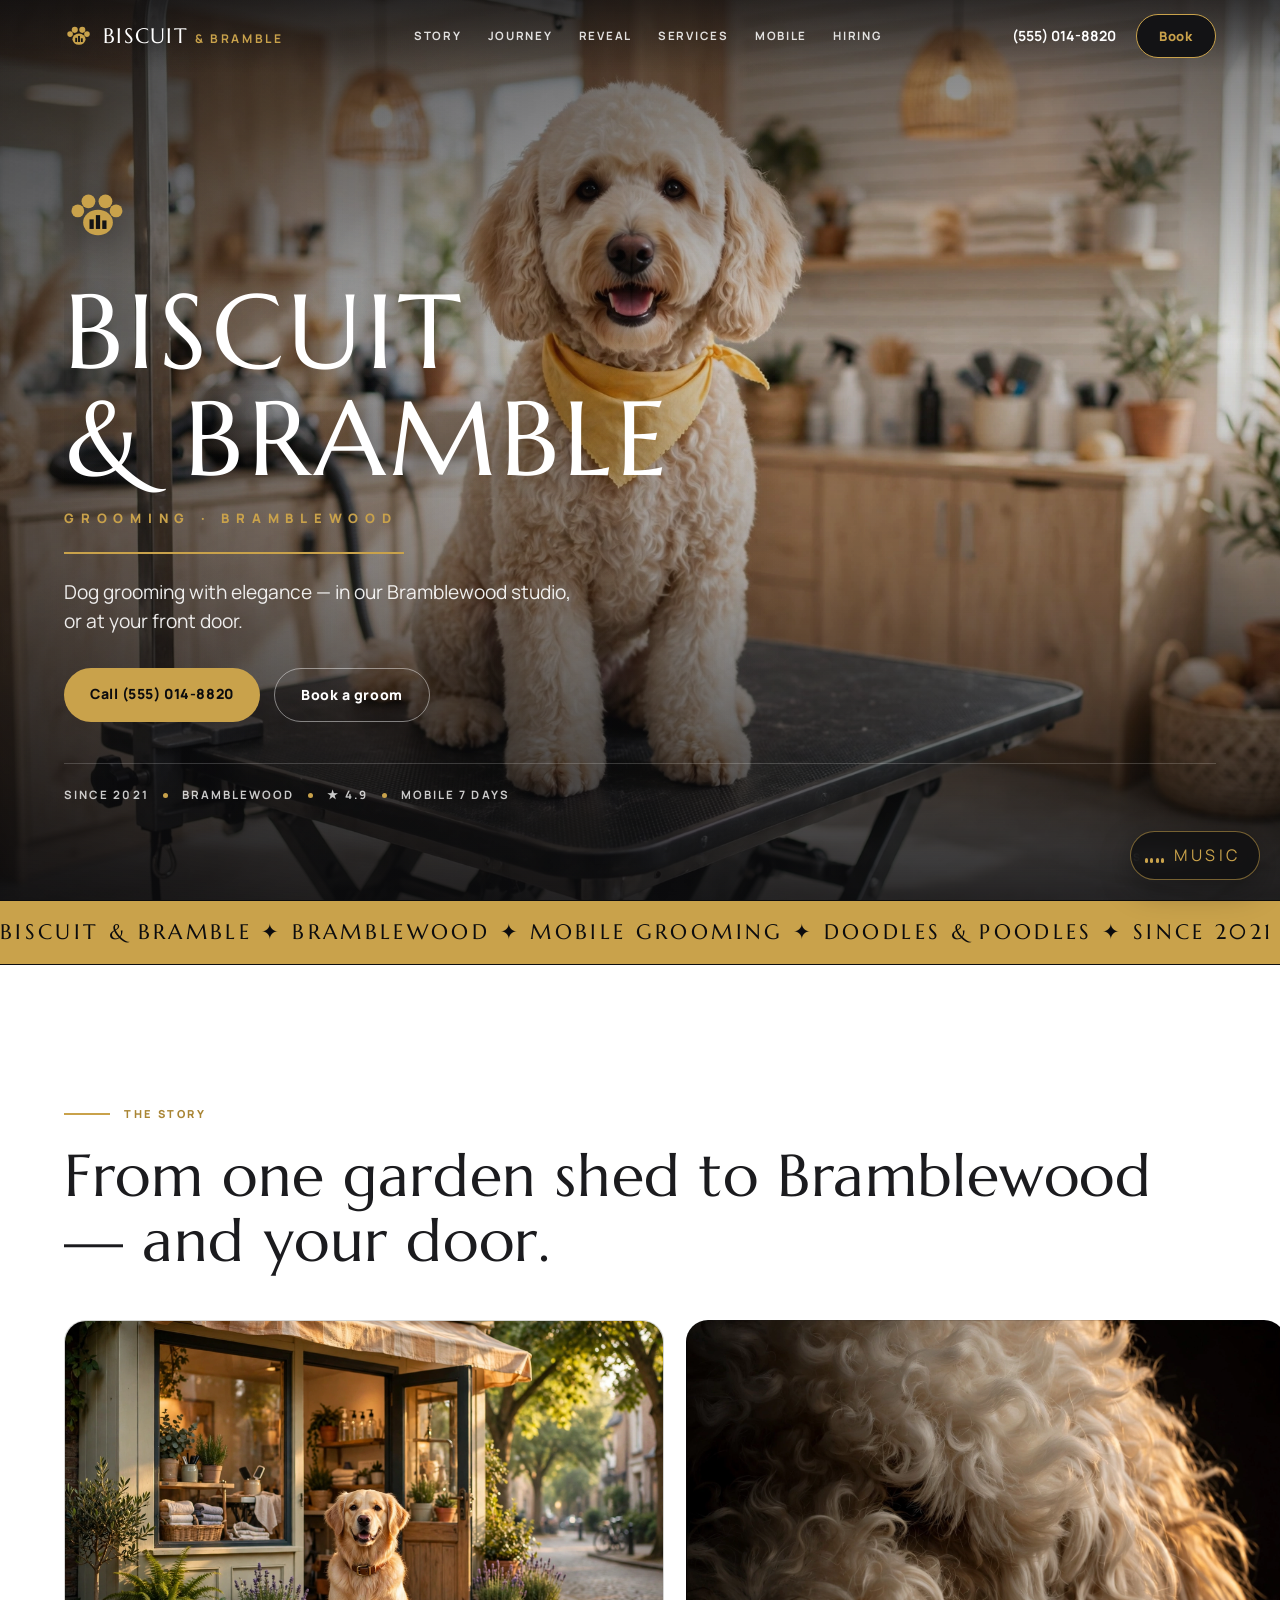
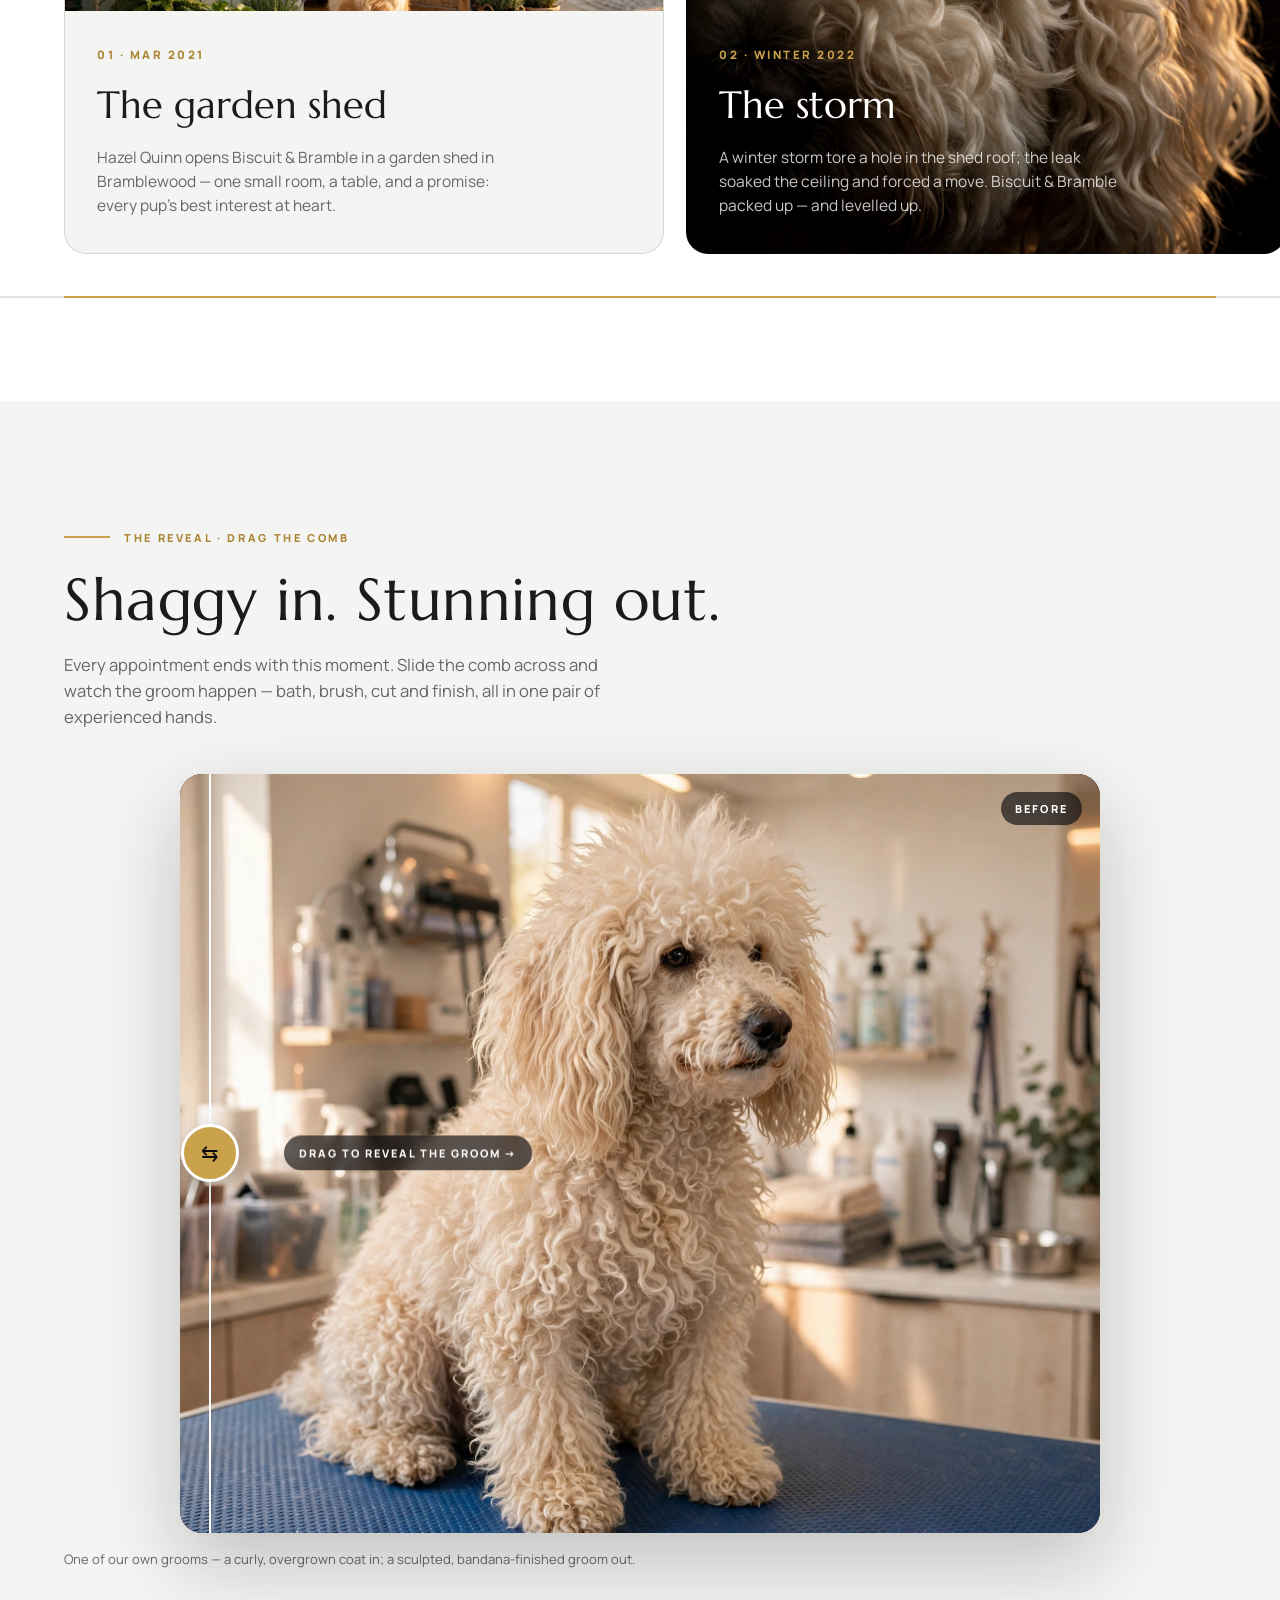
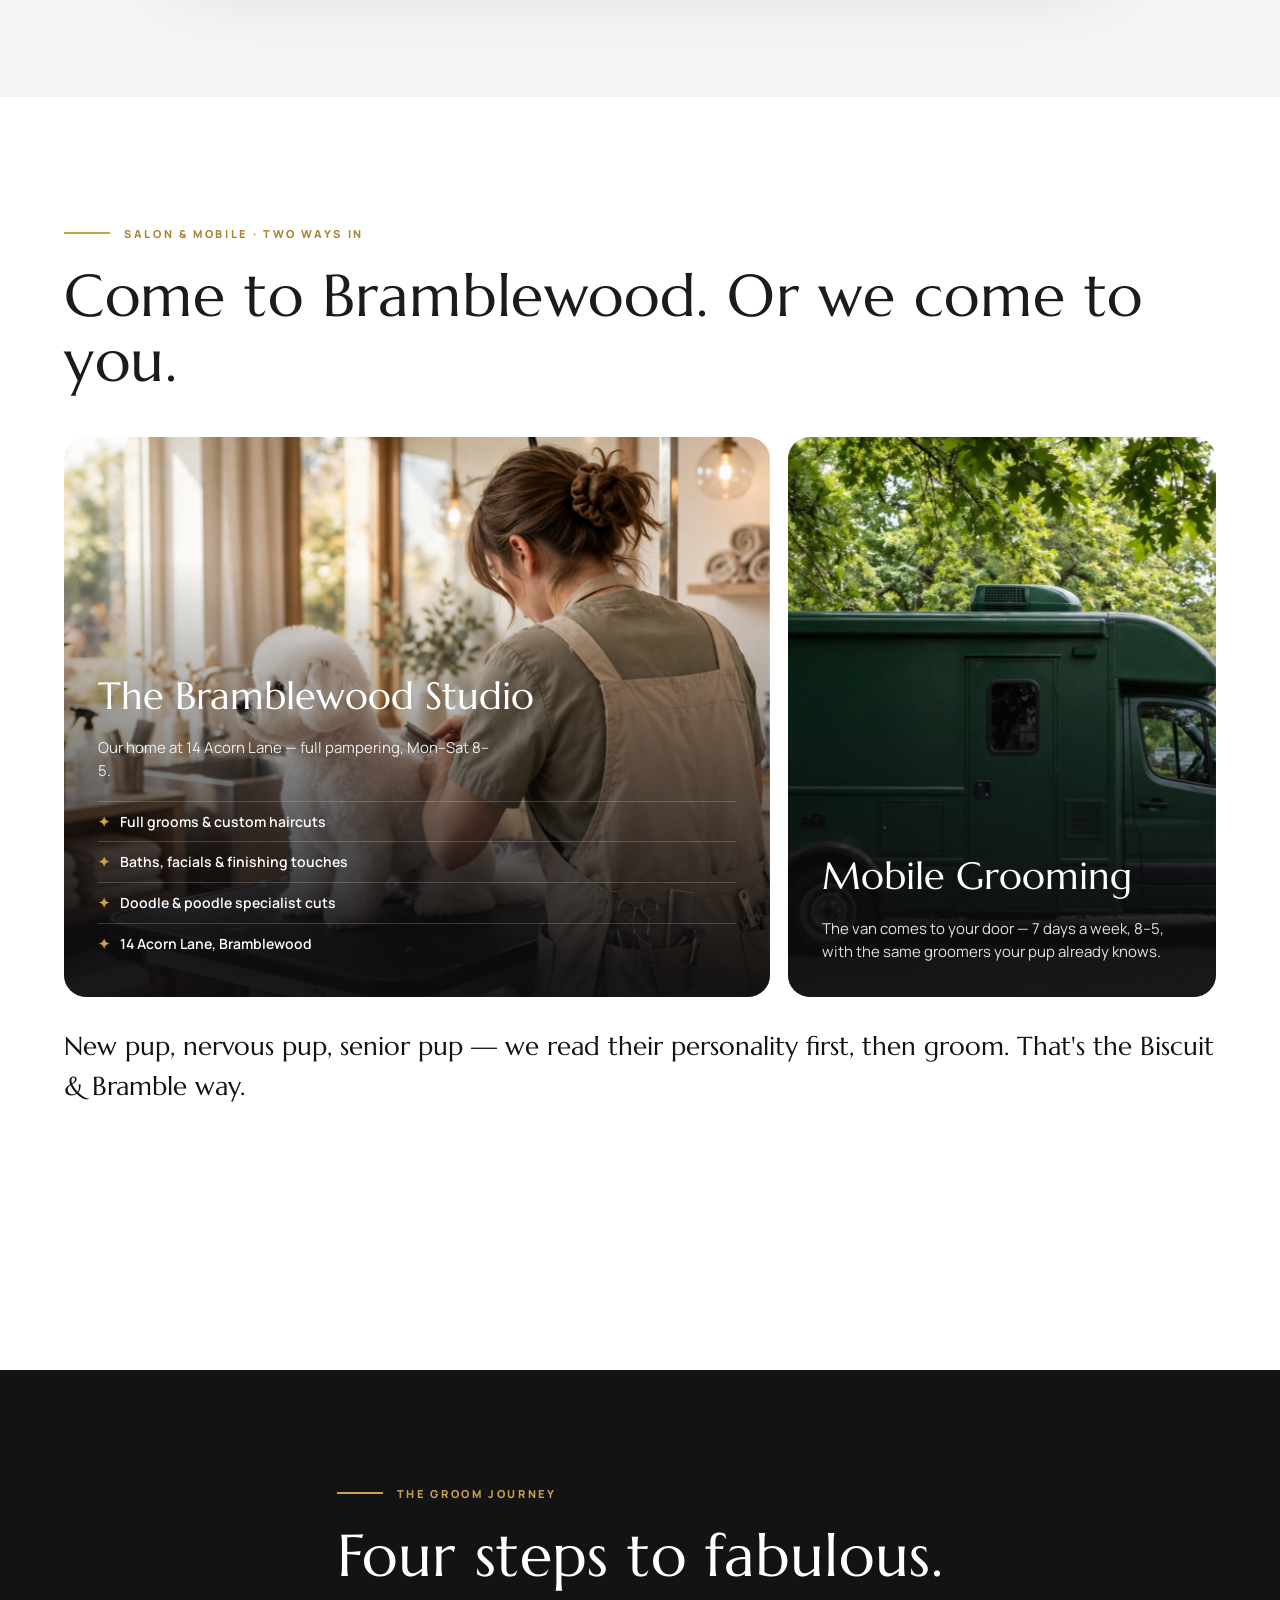
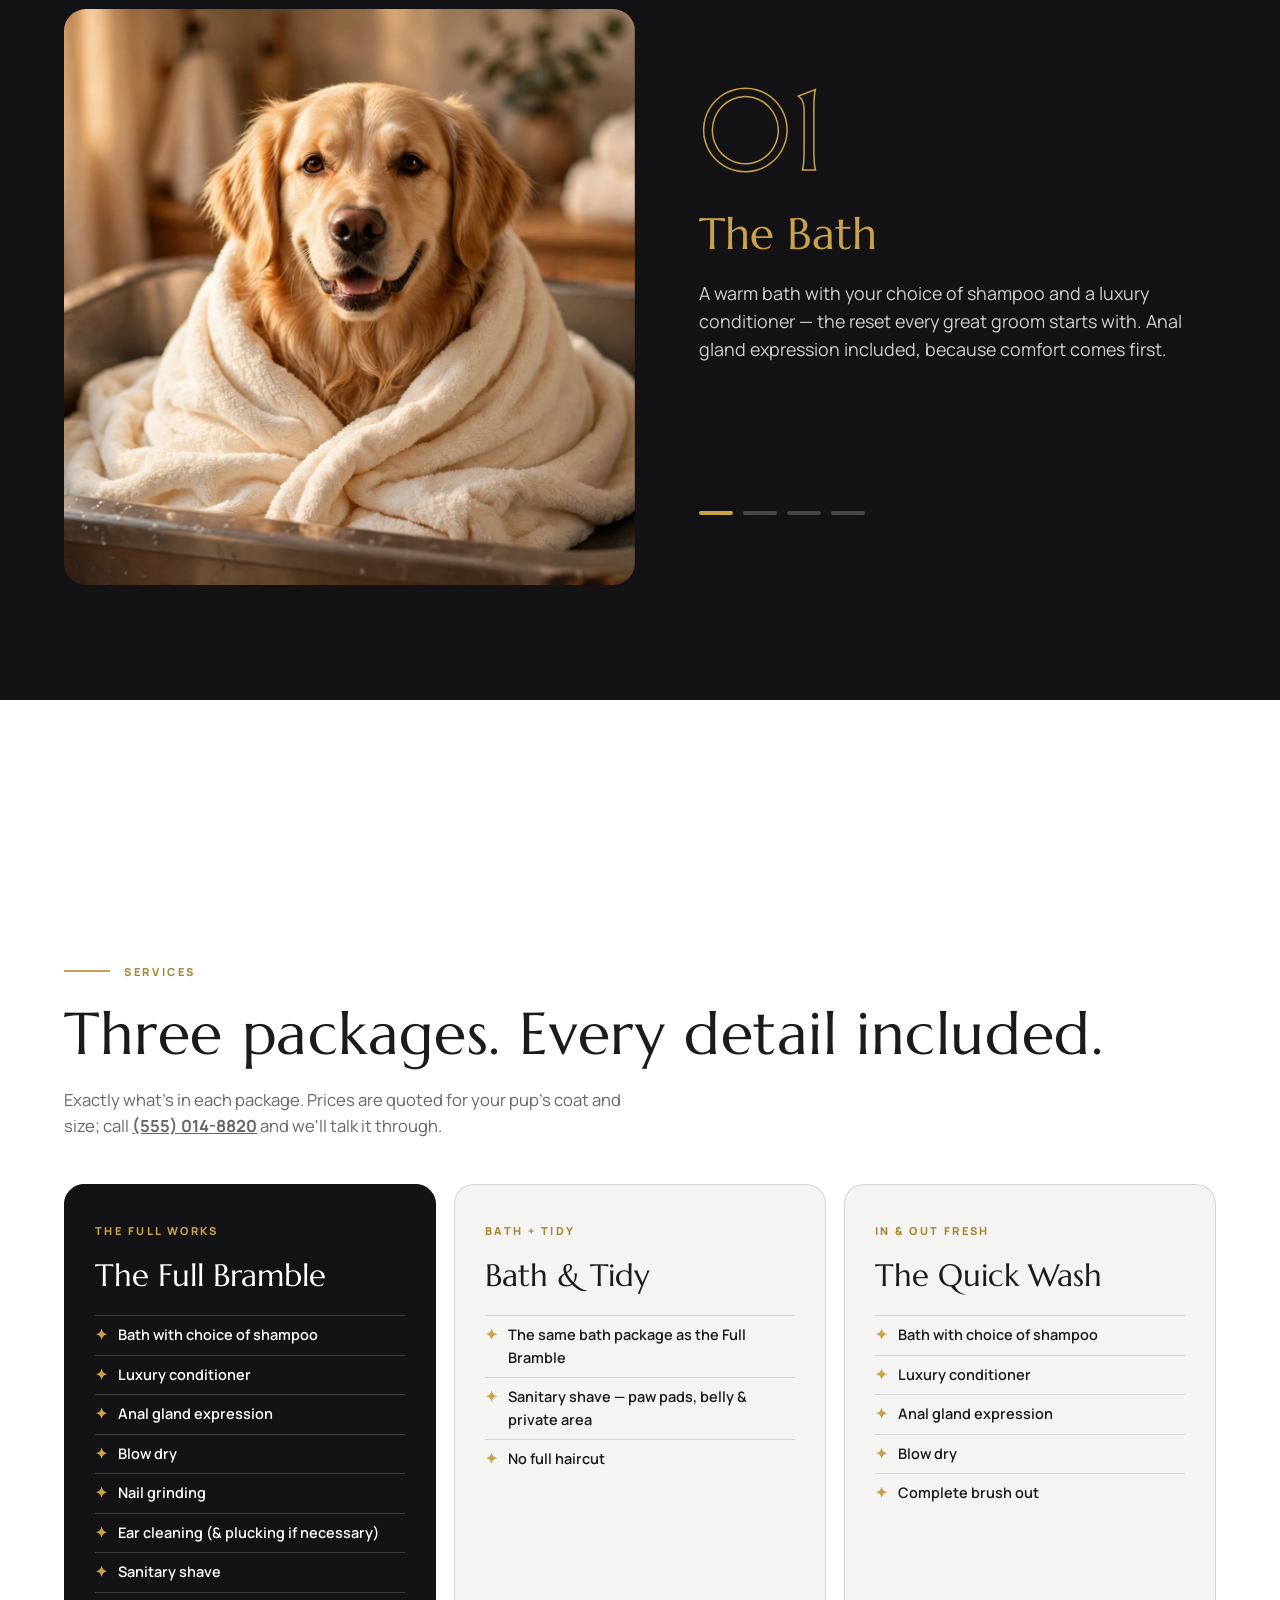
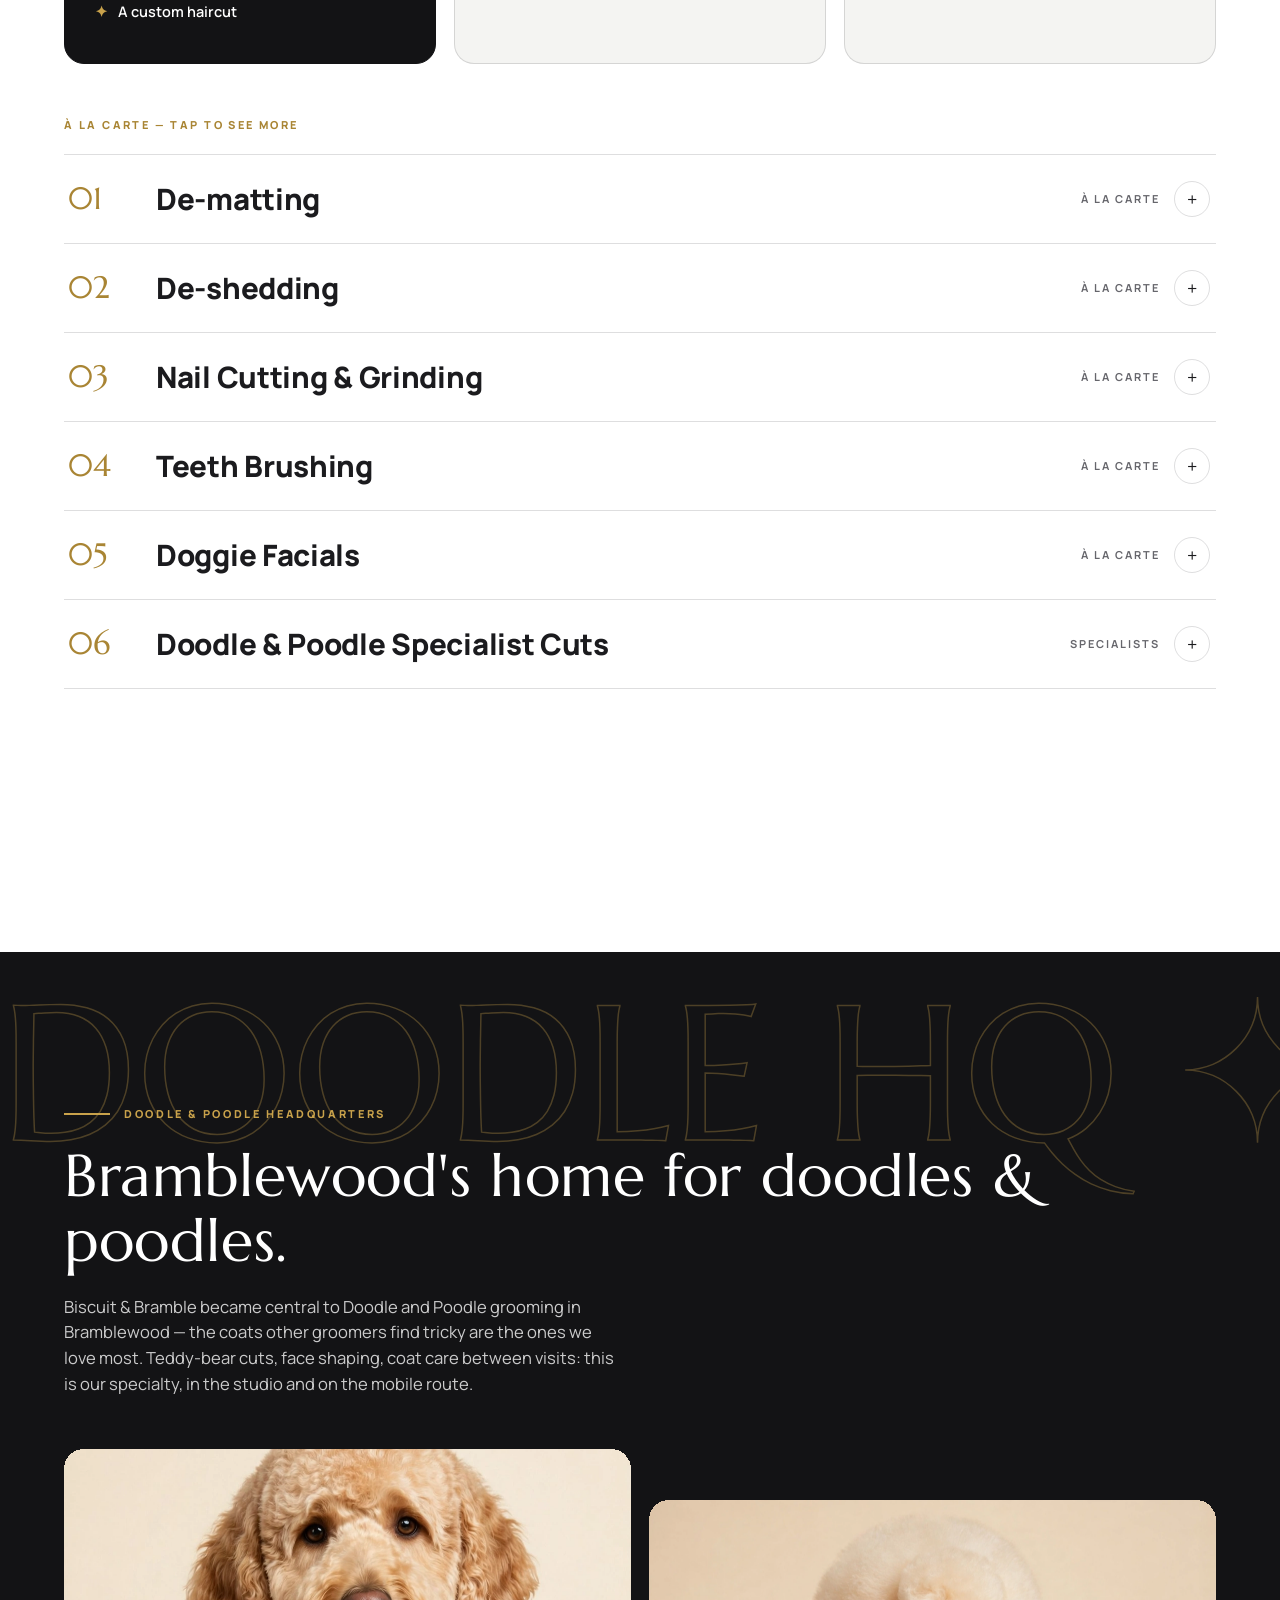
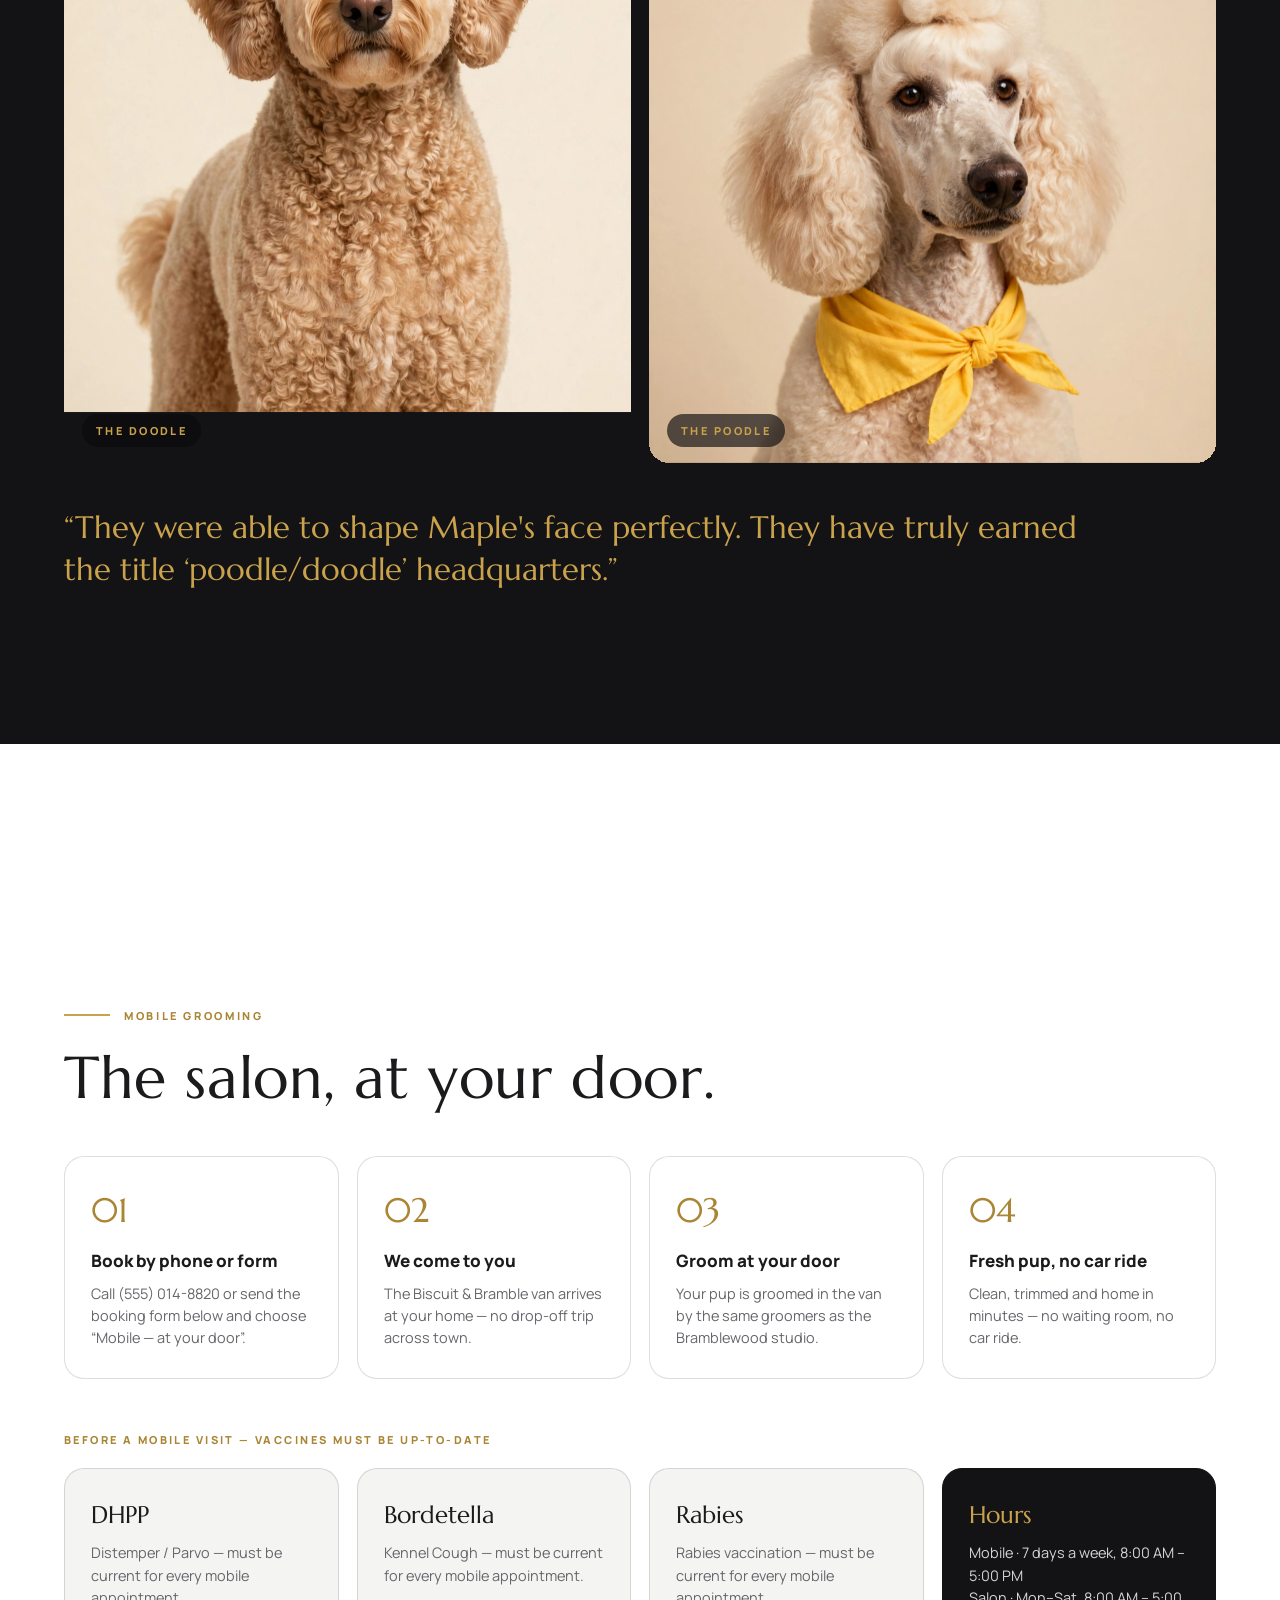
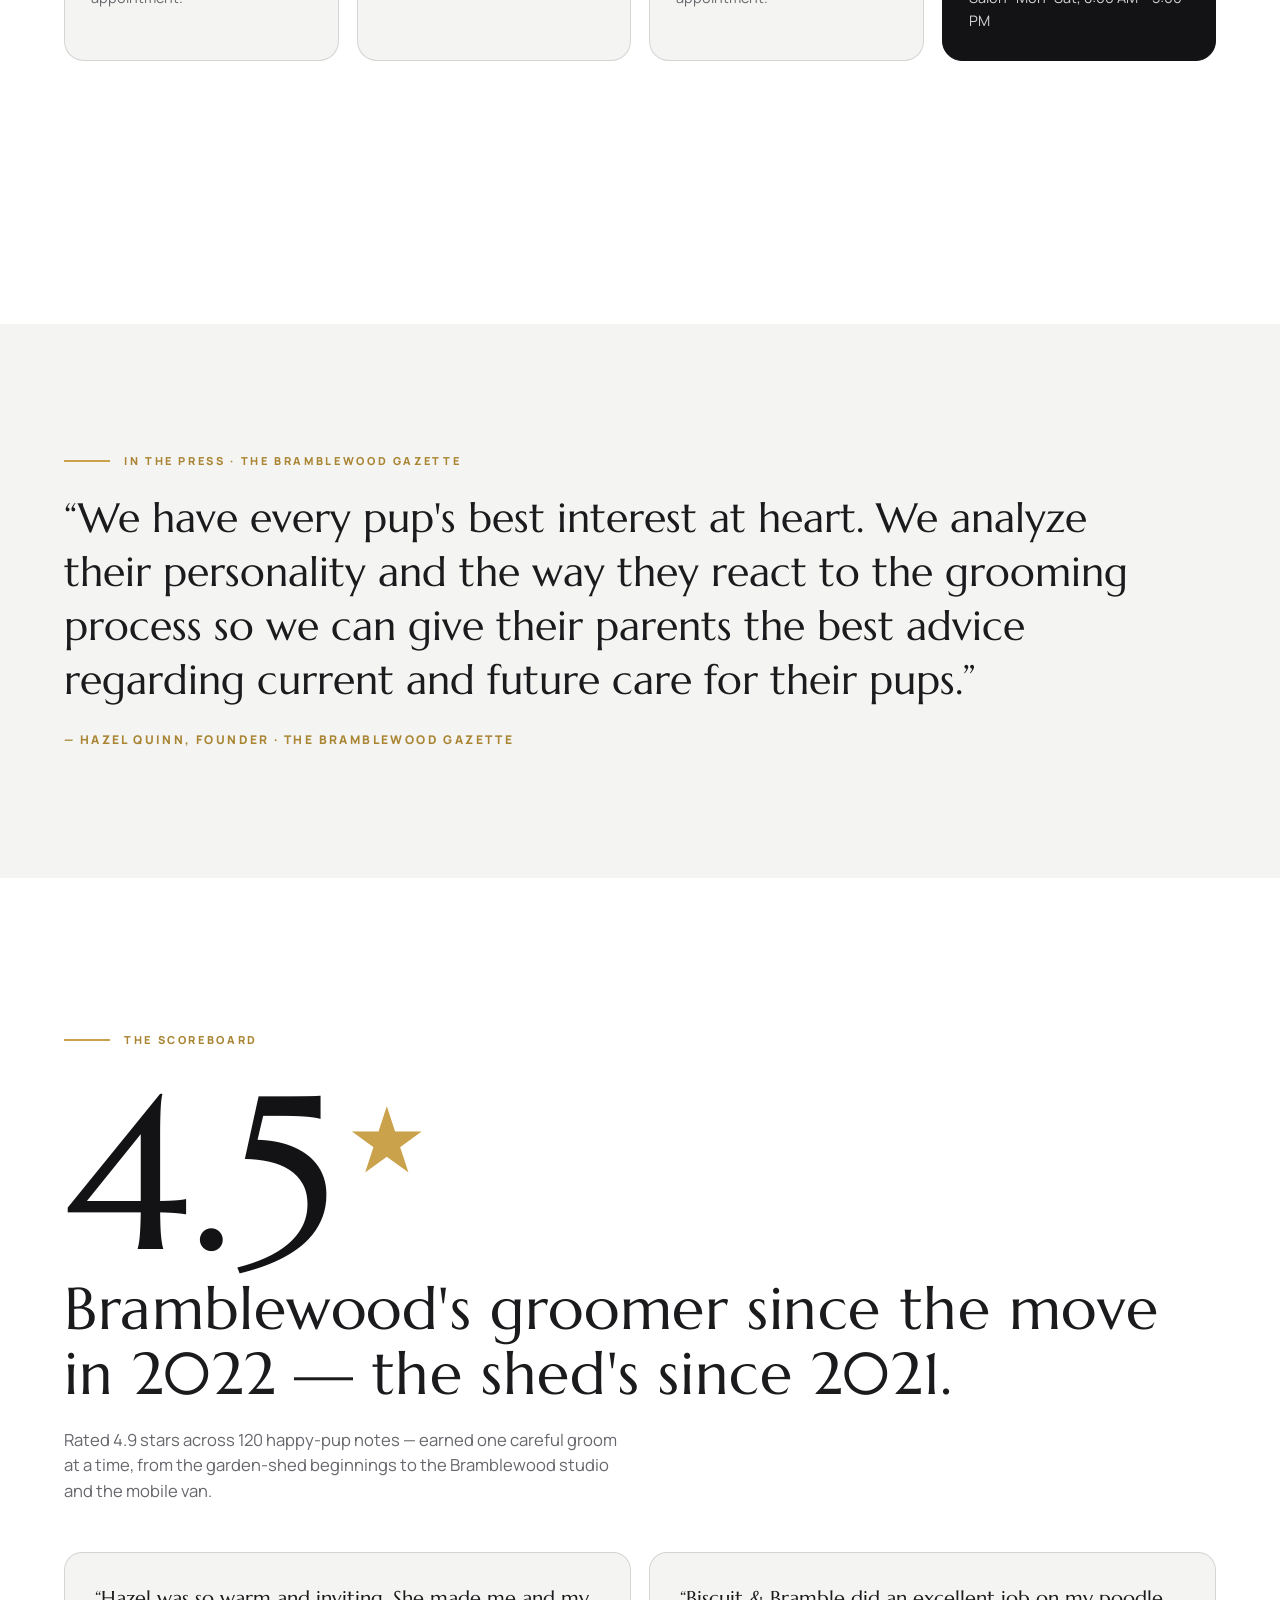
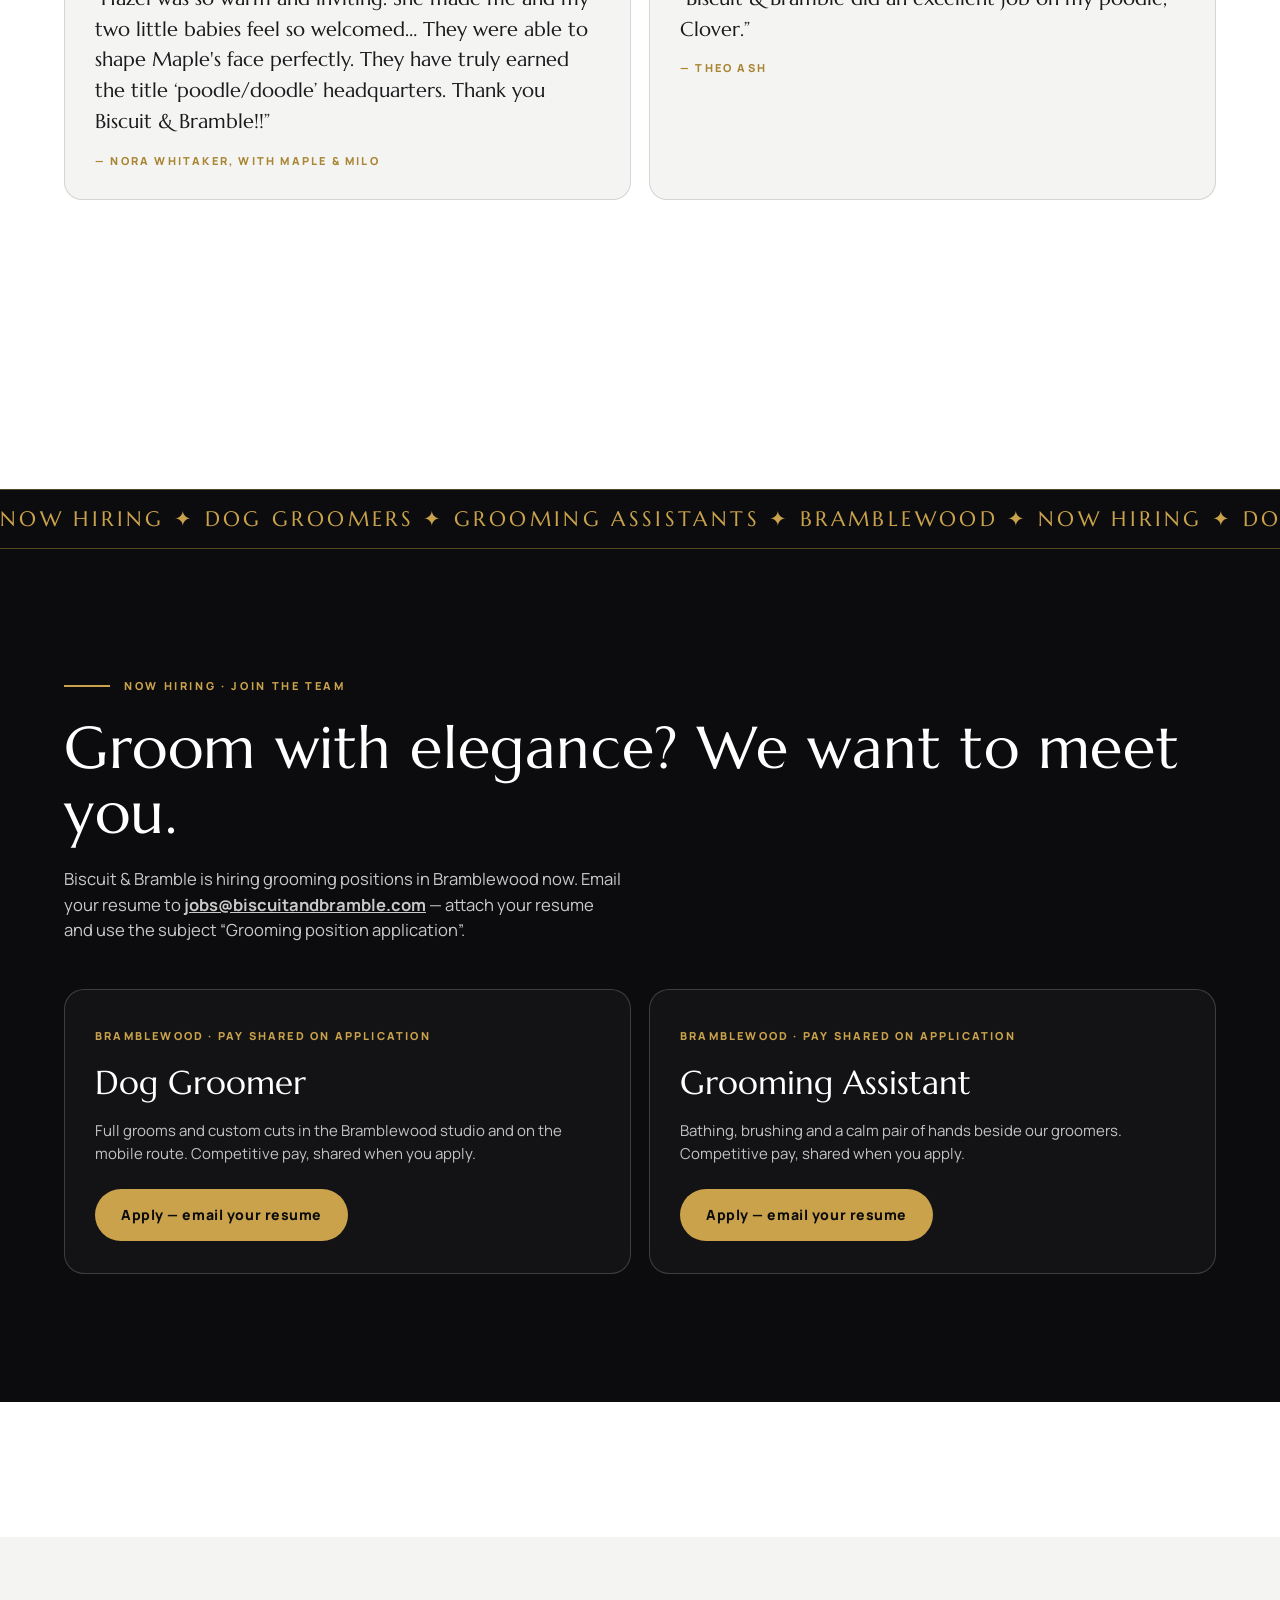
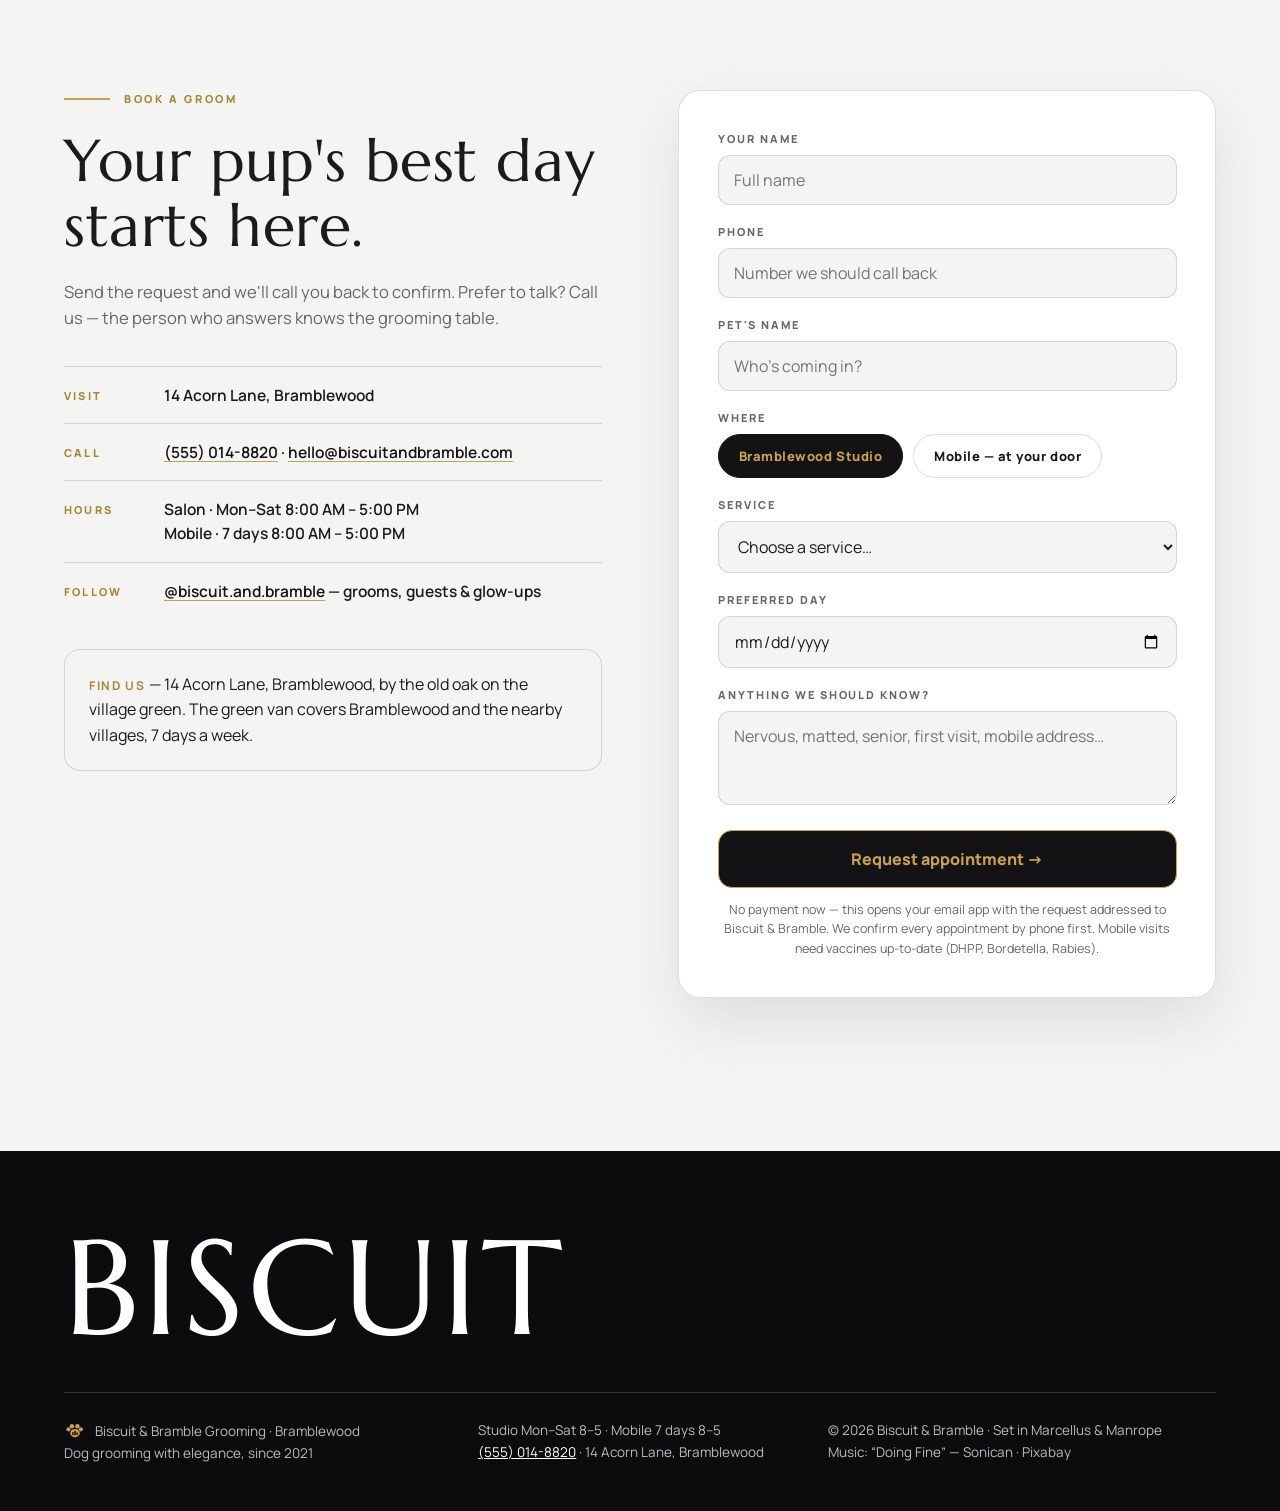
==== commit 10fdb2ca: "Imaginary rebrand: Biscuit & Bramble (was CityPaws Grooming) - All content now fictional: Biscuit & " ====
--- a/index.html
+++ b/index.html
@@ -3,18 +3,18 @@
 <head>
 <meta charset="UTF-8">
 <meta name="viewport" content="width=device-width, initial-scale=1.0">
-<title>CityPaws Grooming — Dog Grooming with Elegance · River Oaks, Houston</title>
-<meta name="description" content="CityPaws Grooming — dog grooming with elegance in River Oaks, Houston, since 2019. Full grooms, baths, doodle & poodle specialists, and mobile grooming at your door, 7 days a week. (713) 438-2844.">
-<meta property="og:title" content="CityPaws Grooming — Dog Grooming with Elegance · River Oaks, Houston">
-<meta property="og:description" content="Salon + mobile dog grooming in River Oaks, Houston. Doodle & poodle headquarters, since 2019. (713) 438-2844.">
-<meta property="og:image" content="assets/img/og.jpg">
+<title>Biscuit &amp; Bramble — Dog Grooming with Elegance · Bramblewood</title>
+<meta name="description" content="Biscuit &amp; Bramble — dog grooming with elegance in Bramblewood, since 2021. Full grooms, baths, doodle & poodle specialists, and mobile grooming at your door, 7 days a week. (555) 014-8820.">
+<meta property="og:title" content="Biscuit &amp; Bramble — Dog Grooming with Elegance · Bramblewood">
+<meta property="og:description" content="Salon + mobile dog grooming in Bramblewood. Doodle & poodle headquarters, since 2021. (555) 014-8820.">
+<meta property="og:image" content="assets/img/og.webp">
 <link rel="icon" href="favicon.svg" type="image/svg+xml">
 <link rel="preconnect" href="https://fonts.googleapis.com">
 <link rel="preconnect" href="https://fonts.gstatic.com" crossorigin>
 <link href="https://fonts.googleapis.com/css2?family=Marcellus&family=Manrope:wght@400;500;600;700;800&display=swap" rel="stylesheet">
-<link rel="stylesheet" href="assets/css/spa.css?v=9">
+<link rel="stylesheet" href="assets/css/spa.css?v=11">
 <script type="application/ld+json">
-{"@context":"https://schema.org","@type":"LocalBusiness","name":"CityPaws Grooming","description":"Dog grooming with elegance in River Oaks, Houston — salon and mobile grooming, doodle & poodle specialists, since 2019.","telephone":"+1-713-438-2844","email":"management@citypawshtx.com","address":{"@type":"PostalAddress","streetAddress":"1219 S Shepherd Dr","addressLocality":"Houston","addressRegion":"TX","postalCode":"77019"},"openingHours":["Mo-Sa 08:00-17:00"],"aggregateRating":{"@type":"AggregateRating","ratingValue":"4.5"}}
+{"@context":"https://schema.org","@type":"LocalBusiness","name":"Biscuit &amp; Bramble","description":"Dog grooming with elegance in Bramblewood — salon and mobile grooming, doodle & poodle specialists, since 2021.","telephone":"+1-555-014-8820","email":"hello@biscuitandbramble.com","address":{"@type":"PostalAddress","streetAddress":"14 Acorn Lane","addressLocality":"Bramblewood"},"openingHours":["Mo-Sa 08:00-17:00"],"aggregateRating":{"@type":"AggregateRating","ratingValue":"4.9"}}
 </script>
 </head>
 <body>
@@ -25,25 +25,25 @@
   <div class="loader__panel loader__panel--r"></div>
   <div class="loader__core">
     <svg class="loader__paw" viewBox="0 0 64 64"><g fill="#C9A24B"><ellipse cx="32" cy="41" rx="14" ry="12"/><circle cx="13" cy="30" r="6"/><circle cx="23" cy="21" r="6.5"/><circle cx="39" cy="21" r="6.5"/><circle cx="49" cy="30" r="6"/></g><g fill="#0C0C0E"><rect x="24" y="38" width="4" height="9"/><rect x="30" y="34" width="4" height="13"/><rect x="36" y="39" width="4" height="8"/></g></svg>
-    <p class="loader__word"><span>C</span><span>I</span><span>T</span><span>Y</span><span>P</span><span>A</span><span>W</span><span>S</span></p>
-    <p class="loader__sub">GROOMING · HOUSTON</p>
+    <p class="loader__word"><span>B</span><span>I</span><span>S</span><span>C</span><span>U</span><span>I</span><span>T</span></p>
+    <p class="loader__sub">GROOMING · BRAMBLEWOOD</p>
   </div>
 </div>
 
 <header class="hdr" id="hdr">
-  <a class="hdr__logo" href="#top"><svg class="pawmark" viewBox="0 0 64 64" aria-hidden="true"><g fill="#C9A24B"><ellipse cx="32" cy="41" rx="14" ry="12"/><circle cx="13" cy="30" r="6"/><circle cx="23" cy="21" r="6.5"/><circle cx="39" cy="21" r="6.5"/><circle cx="49" cy="30" r="6"/></g><g fill="#131315"><rect x="24" y="38" width="4" height="9"/><rect x="30" y="34" width="4" height="13"/><rect x="36" y="39" width="4" height="8"/></g></svg>citypaws<em>grooming</em></a>
+  <a class="hdr__logo" href="#top"><svg class="pawmark" viewBox="0 0 64 64" aria-hidden="true"><g fill="#C9A24B"><ellipse cx="32" cy="41" rx="14" ry="12"/><circle cx="13" cy="30" r="6"/><circle cx="23" cy="21" r="6.5"/><circle cx="39" cy="21" r="6.5"/><circle cx="49" cy="30" r="6"/></g><g fill="#131315"><rect x="24" y="38" width="4" height="9"/><rect x="30" y="34" width="4" height="13"/><rect x="36" y="39" width="4" height="8"/></g></svg>biscuit<em>&amp; bramble</em></a>
   <nav class="hdr__nav">
     <a href="#story">Story</a><a href="#journey">Journey</a><a href="#reveal">Reveal</a><a href="#menu">Services</a><a href="#mobile">Mobile</a><a href="#hiring">Hiring</a>
   </nav>
   <div class="hdr__r">
-    <a class="hdr__tel" href="tel:+17134382844">(713) 438-2844</a>
+    <a class="hdr__tel" href="tel:+15550148820">(555) 014-8820</a>
     <a class="hdr__book mag" href="#book">Book</a>
   </div>
 </header>
 
 <main id="top">
 
-  <!-- 1 · VIDEO HERO — CityPaws' own drone film (from citypawshtx.com) -->
+  <!-- 1 · VIDEO HERO — Biscuit &amp; Bramble film (free stock, Pexels) -->
   <section class="hero">
     <div class="hero__media" aria-hidden="true">
       <video id="heroVid" autoplay muted loop playsinline preload="auto" poster="assets/img/hero-poster.webp">
@@ -53,18 +53,18 @@
     </div>
     <div class="hero__panel">
       <svg class="hero__mark hin" viewBox="0 0 64 64" aria-hidden="true"><g fill="#C9A24B"><ellipse cx="32" cy="41" rx="14" ry="12"/><circle cx="13" cy="30" r="6"/><circle cx="23" cy="21" r="6.5"/><circle cx="39" cy="21" r="6.5"/><circle cx="49" cy="30" r="6"/></g><g fill="#131315"><rect x="24" y="38" width="4" height="9"/><rect x="30" y="34" width="4" height="13"/><rect x="36" y="39" width="4" height="8"/></g></svg>
-      <h1 class="hero__name"><span class="hline"><span class="hline__in">CITYPAWS</span></span></h1>
-      <p class="hero__sub hin">GROOMING · HOUSTON</p>
+      <h1 class="hero__name"><span class="hline"><span class="hline__in">BISCUIT</span></span><span class="hline"><span class="hline__in">&amp; BRAMBLE</span></span></h1>
+      <p class="hero__sub hin">GROOMING · BRAMBLEWOOD</p>
       <span class="hero__rule" aria-hidden="true"></span>
-      <p class="hero__tag hin">Dog grooming with elegance — in our River Oaks salon, or at your front door.</p>
+      <p class="hero__tag hin">Dog grooming with elegance — in our Bramblewood studio, or at your front door.</p>
       <div class="hero__cta hin">
-        <a class="btn btn--gold mag" href="tel:+17134382844">Call (713) 438-2844</a>
+        <a class="btn btn--gold mag" href="tel:+15550148820">Call (555) 014-8820</a>
         <a class="btn btn--ghost mag" href="#book">Book a groom</a>
       </div>
       <div class="hero__meta hin">
-        <span>Since 2019</span><span class="dot"></span>
-        <span>River Oaks</span><span class="dot"></span>
-        <span>★ 4.5</span><span class="dot"></span>
+        <span>Since 2021</span><span class="dot"></span>
+        <span>Bramblewood</span><span class="dot"></span>
+        <span>★ 4.9</span><span class="dot"></span>
         <span>Mobile 7 days</span>
       </div>
       <a class="hero__cue hin" href="#story">Scroll<span>↓</span></a>
@@ -73,27 +73,27 @@
 
   <!-- MARQUEE -->
   <div class="mq" aria-hidden="true"><div class="mq__track" id="mqMain">
-    <span class="mq__chunk">CITYPAWS ✦ RIVER OAKS ✦ MOBILE GROOMING ✦ DOODLES &amp; POODLES ✦ SINCE 2019 ✦ CITYPAWS ✦ RIVER OAKS ✦ MOBILE GROOMING ✦ DOODLES &amp; POODLES ✦ SINCE 2019 ✦&nbsp;</span>
-    <span class="mq__chunk">CITYPAWS ✦ RIVER OAKS ✦ MOBILE GROOMING ✦ DOODLES &amp; POODLES ✦ SINCE 2019 ✦ CITYPAWS ✦ RIVER OAKS ✦ MOBILE GROOMING ✦ DOODLES &amp; POODLES ✦ SINCE 2019 ✦&nbsp;</span>
+    <span class="mq__chunk">BISCUIT &amp; BRAMBLE ✦ BRAMBLEWOOD ✦ MOBILE GROOMING ✦ DOODLES &amp; POODLES ✦ SINCE 2021 ✦ BISCUIT &amp; BRAMBLE ✦ BRAMBLEWOOD ✦ MOBILE GROOMING ✦ DOODLES &amp; POODLES ✦ SINCE 2021 ✦&nbsp;</span>
+    <span class="mq__chunk">BISCUIT &amp; BRAMBLE ✦ BRAMBLEWOOD ✦ MOBILE GROOMING ✦ DOODLES &amp; POODLES ✦ SINCE 2021 ✦ BISCUIT &amp; BRAMBLE ✦ BRAMBLEWOOD ✦ MOBILE GROOMING ✦ DOODLES &amp; POODLES ✦ SINCE 2021 ✦&nbsp;</span>
   </div></div>
 
   <!-- 2 · THE STORY — pinned horizontal -->
   <section class="story" id="story">
     <div class="margins shead">
       <p class="kick"><span class="kick__line"></span>The story</p>
-      <h2 class="h2" data-split>From one small room <em>to River Oaks — and your door.</em></h2>
+      <h2 class="h2" data-split>From one garden shed <em>to Bramblewood — and your door.</em></h2>
     </div>
     <div class="story__track" id="storyTrack">
       <article class="spanel">
-        <img src="assets/img/ig/story-2019.webp" alt="CityPaws' first salon front in 2019, a 'Now Open' banner over the door and a golden retriever sitting in front" loading="lazy">
-        <div class="spanel__body"><b>01 · Aug 2019</b><h3>Rice Village</h3><p>Danni Betancourt opens CityPaws in Rice Village, Houston — one small room, a table, and a promise: every pup's best interest at heart.</p></div>
+        <img src="assets/img/ig/story-shed.webp" alt="A golden retriever sitting in front of the little garden-shed studio where Biscuit &amp; Bramble began" loading="lazy">
+        <div class="spanel__body"><b>01 · Mar 2021</b><h3>The garden shed</h3><p>Hazel Quinn opens Biscuit &amp; Bramble in a garden shed in Bramblewood — one small room, a table, and a promise: every pup's best interest at heart.</p></div>
       </article>
       <article class="spanel spanel--dark">
-        <div class="spanel__body"><b>02 · Feb 2021</b><h3>The freeze</h3><p>The February freeze and power failure burst a pipe at the old shop; the leak collapsed the ceiling and forced a move. CityPaws packed up — and levelled up.</p></div>
+        <div class="spanel__body"><b>02 · Winter 2022</b><h3>The storm</h3><p>A winter storm tore a hole in the shed roof; the leak soaked the ceiling and forced a move. Biscuit &amp; Bramble packed up — and levelled up.</p></div>
       </article>
       <article class="spanel">
-        <img src="assets/img/citypaws/cp3.webp" alt="The CityPaws salon in River Oaks with the mobile grooming van parked outside" loading="lazy">
-        <div class="spanel__body"><b>03 · Today</b><h3>River Oaks + mobile</h3><p>Home is now 1219 S Shepherd Dr in River Oaks — and the mobile van brings the same groomers to your front door, 7 days a week.</p></div>
+        <img src="assets/img/bb/salon-van.webp" alt="The Biscuit &amp; Bramble studio in Bramblewood with the mobile grooming van parked outside" loading="lazy">
+        <div class="spanel__body"><b>03 · Today</b><h3>Bramblewood + mobile</h3><p>Home is now 14 Acorn Lane in Bramblewood — and the mobile van brings the same groomers to your front door, 7 days a week.</p></div>
       </article>
     </div>
     <div class="story__prog margins"><span id="storyProg"></span></div>
@@ -108,15 +108,15 @@
       </div>
       <p class="lede rv">Every appointment ends with this moment. Slide the comb across and watch the groom happen — bath, brush, cut and finish, all in one pair of experienced hands.</p>
       <div class="ba" id="ba" role="slider" aria-label="Before and after grooming comparison — drag to reveal the groomed dog" aria-valuemin="0" aria-valuemax="100" aria-valuenow="0" tabindex="0">
-        <img class="ba__before" id="baBefore" src="assets/img/ig/reveal-before.webp" alt="A cream poodle with a curly, untrimmed coat sitting on the CityPaws grooming table — before">
-        <div class="ba__afterWrap"><img class="ba__after" src="assets/img/ig/reveal-after.webp" alt="A cream doodle after a CityPaws groom — sculpted round topknot, cleanly trimmed face and coat, finished with a sunflower bandana">
+        <img class="ba__before" id="baBefore" src="assets/img/ig/reveal-before.webp" alt="A cream poodle with a curly, untrimmed coat sitting on the Biscuit &amp; Bramble grooming table — before">
+        <div class="ba__afterWrap"><img class="ba__after" src="assets/img/ig/reveal-after.webp" alt="A cream doodle after a Biscuit &amp; Bramble groom — sculpted round topknot, cleanly trimmed face and coat, finished with a sunflower bandana">
           <span class="ba__tag ba__tag--a">After</span>
         </div>
         <span class="ba__tag ba__tag--b">Before</span>
         <div class="ba__handle"><span class="ba__grip">⇆</span></div>
         <span class="ba__hint">Drag to reveal the groom →</span>
       </div>
-      <p class="ba__note rv">Real CityPaws grooms from their own Instagram (@CityPaws_Grooming) — a curly, overgrown coat in; a sculpted, bandana-finished groom out.</p>
+      <p class="ba__note rv">One of our own grooms — a curly, overgrown coat in; a sculpted, bandana-finished groom out.</p>
     </div>
   </section>
 
@@ -124,24 +124,24 @@
   <section class="worlds" id="worlds">
     <div class="margins shead">
       <p class="kick"><span class="kick__line"></span>Salon &amp; mobile · two ways in</p>
-      <h2 class="h2" data-split>Come to River Oaks. <em>Or we come to you.</em></h2>
+      <h2 class="h2" data-split>Come to Bramblewood. <em>Or we come to you.</em></h2>
     </div>
     <div class="worlds__split margins">
       <article class="world world--salon is-open" data-world>
-        <img src="assets/img/ig/salon.webp" alt="A CityPaws groomer with a freshly groomed white dog inside the River Oaks salon" loading="lazy">
+        <img src="assets/img/ig/salon.webp" alt="A Biscuit &amp; Bramble groomer with a freshly groomed white dog inside the Bramblewood studio" loading="lazy">
         <div class="world__body">
-          <h3>The River Oaks Salon</h3>
-          <p class="world__lead">Our home at 1219 S Shepherd Dr — full pampering, Mon–Sat 8–5.</p>
+          <h3>The Bramblewood Studio</h3>
+          <p class="world__lead">Our home at 14 Acorn Lane — full pampering, Mon–Sat 8–5.</p>
           <ul>
             <li>Full grooms &amp; custom haircuts</li>
             <li>Baths, facials &amp; finishing touches</li>
             <li>Doodle &amp; poodle specialist cuts</li>
-            <li>1219 S Shepherd Dr, Houston, TX 77019</li>
+            <li>14 Acorn Lane, Bramblewood</li>
           </ul>
         </div>
       </article>
       <article class="world world--mobile" data-world>
-        <img src="assets/img/ig/van.webp" alt="The black CityPaws mobile grooming van with its gold paw logo, parked on a Houston street" loading="lazy">
+        <img src="assets/img/ig/van.webp" alt="The deep-green Biscuit &amp; Bramble mobile grooming van, parked on a leafy Bramblewood street" loading="lazy">
         <div class="world__body">
           <h3>Mobile Grooming</h3>
           <p class="world__lead">The van comes to your door — 7 days a week, 8–5, with the same groomers your pup already knows.</p>
@@ -154,7 +154,7 @@
         </div>
       </article>
     </div>
-    <p class="worlds__foot margins rv">New pup, nervous pup, senior pup — we read their personality first, then groom. That's the CityPaws way.</p>
+    <p class="worlds__foot margins rv">New pup, nervous pup, senior pup — we read their personality first, then groom. That's the Biscuit &amp; Bramble way.</p>
   </section>
 
   <div class="band" data-from="#FFFFFF" data-to="#131315" aria-hidden="true"></div>
@@ -177,22 +177,22 @@
           <div class="journey__num" id="jNum" aria-hidden="true">01</div>
           <div class="jsteps">
             <article class="jstep is-on">
-              <img class="jstep__img" src="assets/img/ig/j-bath.webp" alt="A golden retriever wrapped in a towel in the CityPaws bath" loading="lazy">
+              <img class="jstep__img" src="assets/img/ig/j-bath.webp" alt="A golden retriever wrapped in a towel in the Biscuit &amp; Bramble bath" loading="lazy">
               <i class="jstep__no">01</i><h3>The Bath</h3>
               <p>A warm bath with your choice of shampoo and a luxury conditioner — the reset every great groom starts with. Anal gland expression included, because comfort comes first.</p>
             </article>
             <article class="jstep">
-              <img class="jstep__img" src="assets/img/ig/j-brush.webp" alt="A goldendoodle's coat being brushed out and fluffed at CityPaws" loading="lazy">
+              <img class="jstep__img" src="assets/img/ig/j-brush.webp" alt="A goldendoodle's coat being brushed out and fluffed at Biscuit &amp; Bramble" loading="lazy">
               <i class="jstep__no">02</i><h3>Brush &amp; Blow-Dry</h3>
               <p>Blow-dried and brushed out by hand, coat by coat. This is where doodle fluff is made — and where we gently work through tangles before they become mats.</p>
             </article>
             <article class="jstep">
-              <img class="jstep__img" src="assets/img/ig/j-cut.webp" alt="A chocolate poodle on the grooming table at CityPaws, mid-cut" loading="lazy">
+              <img class="jstep__img" src="assets/img/ig/j-cut.webp" alt="A chocolate poodle on the grooming table at Biscuit &amp; Bramble, mid-cut" loading="lazy">
               <i class="jstep__no">03</i><h3>The Cut</h3>
               <p>A custom haircut shaped to the dog in front of us — breed standard, teddy-bear, lamb cut, or your own idea. Nails ground, ears cleaned, sanitary shave tidied.</p>
             </article>
             <article class="jstep">
-              <img class="jstep__img" src="assets/img/ig/j-finish.webp" alt="A maltipoo with a finished teddy-bear groom standing on the CityPaws table" loading="lazy">
+              <img class="jstep__img" src="assets/img/ig/j-finish.webp" alt="A maltipoo with a finished teddy-bear groom standing on the Biscuit &amp; Bramble table" loading="lazy">
               <i class="jstep__no">04</i><h3>The Finish</h3>
               <p>The final once-over: face shaped, paws perfected, a bandana if you're fancy. Then the best part — the reveal, and a pup who knows they look good.</p>
             </article>
@@ -212,11 +212,11 @@
         <p class="kick"><span class="kick__line"></span>Services</p>
         <h2 class="h2" data-split>Three packages. <em>Every detail included.</em></h2>
       </div>
-      <p class="lede rv">Exactly what's in each package — as published by CityPaws. Prices are quoted for your pup's coat and size; call <a href="tel:+17134382844">(713) 438-2844</a> and we'll talk it through.</p>
+      <p class="lede rv">Exactly what's in each package. Prices are quoted for your pup's coat and size; call <a href="tel:+15550148820">(555) 014-8820</a> and we'll talk it through.</p>
       <div class="pkgs">
         <article class="pkg pkg--feat">
           <span class="pkg__k">The full works</span>
-          <h3>Full Groom</h3>
+          <h3>The Full Bramble</h3>
           <ul>
             <li>Bath with choice of shampoo</li>
             <li>Luxury conditioner</li>
@@ -230,16 +230,16 @@
         </article>
         <article class="pkg">
           <span class="pkg__k">Bath + tidy</span>
-          <h3>Bath &amp; Sani</h3>
+          <h3>Bath &amp; Tidy</h3>
           <ul>
-            <li>The same bath package as the Full Groom</li>
+            <li>The same bath package as the Full Bramble</li>
             <li>Sanitary shave — paw pads, belly &amp; private area</li>
             <li>No full haircut</li>
           </ul>
         </article>
         <article class="pkg">
           <span class="pkg__k">In &amp; out fresh</span>
-          <h3>Express Bath</h3>
+          <h3>The Quick Wash</h3>
           <ul>
             <li>Bath with choice of shampoo</li>
             <li>Luxury conditioner</li>
@@ -262,14 +262,14 @@
     <div class="margins">
       <div class="shead">
         <p class="kick kick--gold"><span class="kick__line"></span>Doodle &amp; poodle headquarters</p>
-        <h2 class="h2 h2--light" data-split>Houston's home for <em>doodles &amp; poodles.</em></h2>
-      </div>
-      <p class="lede lede--light rv">CityPaws became central to Doodle and Poodle grooming in Houston — the coats other groomers find tricky are the ones we love most. Teddy-bear cuts, face shaping, coat care between visits: this is our specialty, in the salon and on the mobile route.</p>
+        <h2 class="h2 h2--light" data-split>Bramblewood's home for <em>doodles &amp; poodles.</em></h2>
+      </div>
+      <p class="lede lede--light rv">Biscuit &amp; Bramble became central to Doodle and Poodle grooming in Bramblewood — the coats other groomers find tricky are the ones we love most. Teddy-bear cuts, face shaping, coat care between visits: this is our specialty, in the studio and on the mobile route.</p>
       <div class="doodle__imgs">
-        <figure class="dfig"><img id="doodleImg" src="assets/img/ig/doodle.webp" alt="A freshly groomed goldendoodle standing tall at CityPaws" loading="lazy"><figcaption>The Doodle</figcaption></figure>
-        <figure class="dfig dfig--down"><img id="poodleImg" src="assets/img/ig/poodle.webp" alt="A cream standard poodle with a sculpted CityPaws groom, wearing a sunflower bandana" loading="lazy"><figcaption>The Poodle</figcaption></figure>
-      </div>
-      <p class="doodle__quote rv">“They were able to shape Beignet's face perfectly. They have truly earned the title ‘poodle/doodle’ headquarters.”</p>
+        <figure class="dfig"><img id="doodleImg" src="assets/img/ig/doodle.webp" alt="A freshly groomed goldendoodle standing tall at Biscuit &amp; Bramble" loading="lazy"><figcaption>The Doodle</figcaption></figure>
+        <figure class="dfig dfig--down"><img id="poodleImg" src="assets/img/ig/poodle.webp" alt="A cream standard poodle with a sculpted Biscuit &amp; Bramble groom, wearing a sunflower bandana" loading="lazy"><figcaption>The Poodle</figcaption></figure>
+      </div>
+      <p class="doodle__quote rv">“They were able to shape Maple's face perfectly. They have truly earned the title ‘poodle/doodle’ headquarters.”</p>
     </div>
   </section>
 
@@ -283,9 +283,9 @@
         <h2 class="h2" data-split>The salon, <em>at your door.</em></h2>
       </div>
       <div class="steps">
-        <article class="step"><b>01</b><h3>Book by phone or form</h3><p>Call (713) 438-2844 or send the booking form below and choose “Mobile — at your door”.</p></article>
-        <article class="step"><b>02</b><h3>We come to you</h3><p>The CityPaws van arrives at your home — no drop-off trip across town.</p></article>
-        <article class="step"><b>03</b><h3>Groom at your door</h3><p>Your pup is groomed in the van by the same groomers as the River Oaks salon.</p></article>
+        <article class="step"><b>01</b><h3>Book by phone or form</h3><p>Call (555) 014-8820 or send the booking form below and choose “Mobile — at your door”.</p></article>
+        <article class="step"><b>02</b><h3>We come to you</h3><p>The Biscuit &amp; Bramble van arrives at your home — no drop-off trip across town.</p></article>
+        <article class="step"><b>03</b><h3>Groom at your door</h3><p>Your pup is groomed in the van by the same groomers as the Bramblewood studio.</p></article>
         <article class="step"><b>04</b><h3>Fresh pup, no car ride</h3><p>Clean, trimmed and home in minutes — no waiting room, no car ride.</p></article>
       </div>
       <p class="menu__sub rv">Before a mobile visit — vaccines must be up-to-date</p>
@@ -303,9 +303,9 @@
   <!-- 9 · IN THE PRESS -->
   <section class="press" id="press">
     <div class="margins">
-      <p class="kick"><span class="kick__line"></span>In the press · OutSmart Magazine</p>
+      <p class="kick"><span class="kick__line"></span>In the press · The Bramblewood Gazette</p>
       <blockquote class="press__q" id="pressQ">“We have every pup's best interest at heart. We analyze their personality and the way they react to the grooming process so we can give their parents the best advice regarding current and future care for their pups.”</blockquote>
-      <p class="press__by rv">— Danni Betancourt, founder · OutSmart Magazine · Marene Gustin</p>
+      <p class="press__by rv">— Hazel Quinn, founder · The Bramblewood Gazette</p>
     </div>
   </section>
 
@@ -315,12 +315,12 @@
       <div class="shead">
         <p class="kick"><span class="kick__line"></span>The scoreboard</p>
       </div>
-      <div class="trust__big rv"><span data-count="4.5">0.0</span><span class="trust__star">★</span></div>
-      <h2 class="h2" data-split>River Oaks' groomer <em>since the move in 2021</em> — Houston's since 2019.</h2>
-      <p class="lede rv">Rated 4.5 stars across roughly 150 Google reviews — earned one careful groom at a time, from Rice Village beginnings to the River Oaks salon and the mobile van.</p>
+      <div class="trust__big rv"><span data-count="4.9">0.0</span><span class="trust__star">★</span></div>
+      <h2 class="h2" data-split>Bramblewood's groomer <em>since the move in 2022</em> — the shed's since 2021.</h2>
+      <p class="lede rv">Rated 4.9 stars across 120 happy-pup notes — earned one careful groom at a time, from the garden-shed beginnings to the Bramblewood studio and the mobile van.</p>
       <div class="quotes">
-        <blockquote class="q--l">“Ms. Danni was so warm and inviting. She made me and my two little babies feel so welcomed… They were able to shape Beignet's face perfectly. They have truly earned the title ‘poodle/doodle’ headquarters. Thank you City Paws!!”<span>— Google review</span></blockquote>
-        <blockquote class="q--r">“City Paws Grooming in Houston did an excellent job on my poodle, Mars.”<span>— Google review</span></blockquote>
+        <blockquote class="q--l">“Hazel was so warm and inviting. She made me and my two little babies feel so welcomed… They were able to shape Maple's face perfectly. They have truly earned the title ‘poodle/doodle’ headquarters. Thank you Biscuit &amp; Bramble!!”<span>— Nora Whitaker, with Maple &amp; Milo</span></blockquote>
+        <blockquote class="q--r">“Biscuit &amp; Bramble did an excellent job on my poodle, Clover.”<span>— Theo Ash</span></blockquote>
       </div>
     </div>
   </section>
@@ -330,18 +330,18 @@
   <!-- 11 · JOIN THE TEAM / NOW HIRING -->
   <section class="hiring" id="hiring">
     <div class="mq mq--hire" aria-hidden="true"><div class="mq__track" id="mqHire">
-      <span class="mq__chunk">NOW HIRING ✦ DOG GROOMERS ✦ GROOMING ASSISTANTS ✦ HOUSTON ✦ NOW HIRING ✦ DOG GROOMERS ✦ GROOMING ASSISTANTS ✦ HOUSTON ✦&nbsp;</span>
-      <span class="mq__chunk">NOW HIRING ✦ DOG GROOMERS ✦ GROOMING ASSISTANTS ✦ HOUSTON ✦ NOW HIRING ✦ DOG GROOMERS ✦ GROOMING ASSISTANTS ✦ HOUSTON ✦&nbsp;</span>
+      <span class="mq__chunk">NOW HIRING ✦ DOG GROOMERS ✦ GROOMING ASSISTANTS ✦ BRAMBLEWOOD ✦ NOW HIRING ✦ DOG GROOMERS ✦ GROOMING ASSISTANTS ✦ BRAMBLEWOOD ✦&nbsp;</span>
+      <span class="mq__chunk">NOW HIRING ✦ DOG GROOMERS ✦ GROOMING ASSISTANTS ✦ BRAMBLEWOOD ✦ NOW HIRING ✦ DOG GROOMERS ✦ GROOMING ASSISTANTS ✦ BRAMBLEWOOD ✦&nbsp;</span>
     </div></div>
     <div class="margins hiring__in">
       <div class="shead">
         <p class="kick kick--gold"><span class="kick__line"></span>Now hiring · Join the team</p>
         <h2 class="h2 h2--light" data-split>Groom with <em>elegance?</em> We want to meet you.</h2>
       </div>
-      <p class="lede lede--light rv">CityPaws is hiring grooming positions in Houston now. Email your resume to <a href="mailto:management@citypawshtx.com?subject=Grooming%20position%20application">management@citypawshtx.com</a> — attach your resume and use the subject “Grooming position application”.</p>
+      <p class="lede lede--light rv">Biscuit &amp; Bramble is hiring grooming positions in Bramblewood now. Email your resume to <a href="mailto:jobs@biscuitandbramble.com?subject=Grooming%20position%20application">jobs@biscuitandbramble.com</a> — attach your resume and use the subject “Grooming position application”.</p>
       <div class="jobs">
-        <article class="job"><span class="job__k">Houston · listed at $15–$20/hr</span><h3>Dog Groomer</h3><p>Full grooms and custom cuts in the River Oaks salon and on the mobile route. Rate listed at $15–$20/hr (employer-provided, per Glassdoor listing).</p><a class="btn btn--gold mag" href="mailto:management@citypawshtx.com?subject=Grooming%20position%20application">Apply — email your resume</a></article>
-        <article class="job"><span class="job__k">Houston · listed at $15–$20/hr</span><h3>Grooming Assistant</h3><p>Bathing, brushing and a calm pair of hands beside our groomers. Rate listed at $15–$20/hr (employer-provided, per Glassdoor listing).</p><a class="btn btn--gold mag" href="mailto:management@citypawshtx.com?subject=Grooming%20position%20application">Apply — email your resume</a></article>
+        <article class="job"><span class="job__k">Bramblewood · pay shared on application</span><h3>Dog Groomer</h3><p>Full grooms and custom cuts in the Bramblewood studio and on the mobile route. Competitive pay, shared when you apply.</p><a class="btn btn--gold mag" href="mailto:jobs@biscuitandbramble.com?subject=Grooming%20position%20application">Apply — email your resume</a></article>
+        <article class="job"><span class="job__k">Bramblewood · pay shared on application</span><h3>Grooming Assistant</h3><p>Bathing, brushing and a calm pair of hands beside our groomers. Competitive pay, shared when you apply.</p><a class="btn btn--gold mag" href="mailto:jobs@biscuitandbramble.com?subject=Grooming%20position%20application">Apply — email your resume</a></article>
       </div>
     </div>
   </section>
@@ -358,14 +358,13 @@
         </div>
         <p class="lede rv">Send the request and we'll call you back to confirm. Prefer to talk? Call us — the person who answers knows the grooming table.</p>
         <dl class="info rv">
-          <div><dt>Visit</dt><dd>1219 S Shepherd Dr, Houston, TX 77019</dd></div>
-          <div><dt>Call</dt><dd><a href="tel:+17134382844">(713) 438-2844</a> · <a href="mailto:management@citypawshtx.com">management@citypawshtx.com</a></dd></div>
+          <div><dt>Visit</dt><dd>14 Acorn Lane, Bramblewood</dd></div>
+          <div><dt>Call</dt><dd><a href="tel:+15550148820">(555) 014-8820</a> · <a href="mailto:hello@biscuitandbramble.com">hello@biscuitandbramble.com</a></dd></div>
           <div><dt>Hours</dt><dd>Salon · Mon–Sat 8:00 AM – 5:00 PM<br>Mobile · 7 days 8:00 AM – 5:00 PM</dd></div>
-          <div><dt>Follow</dt><dd><a href="https://www.instagram.com/CityPaws_Grooming" target="_blank" rel="noopener">@CityPaws_Grooming</a> — grooms, guests &amp; glow-ups</dd></div>
+          <div><dt>Follow</dt><dd><a href="https://www.instagram.com/biscuit.and.bramble" target="_blank" rel="noopener">@biscuit.and.bramble</a> — grooms, guests &amp; glow-ups</dd></div>
         </dl>
         <div class="mapwrap rv">
-          <iframe class="map" title="Map — CityPaws Grooming, 1219 S Shepherd Dr, Houston, TX 77019" src="https://maps.google.com/maps?q=CityPaws%20Grooming%2C%201219%20S%20Shepherd%20Dr%2C%20Houston%2C%20TX%2077019&z=16&output=embed" loading="lazy" referrerpolicy="no-referrer-when-downgrade" allowfullscreen></iframe>
-          <a class="map__dir" href="https://www.google.com/maps/dir/?api=1&destination=CityPaws%20Grooming%2C%201219%20S%20Shepherd%20Dr%2C%20Houston%2C%20TX%2077019" target="_blank" rel="noopener">Get Directions →</a>
+          <p class="findus"><b>Find us</b> — 14 Acorn Lane, Bramblewood, by the old oak on the village green. The green van covers Bramblewood and the nearby villages, 7 days a week.</p>
         </div>
       </div>
       <div class="book__formwrap rv">
@@ -374,13 +373,13 @@
           <label class="f"><span>Phone</span><input name="phone" type="tel" autocomplete="tel" placeholder="Number we should call back" required></label>
           <label class="f"><span>Pet's name</span><input name="pet" type="text" placeholder="Who's coming in?" required></label>
           <fieldset class="f chips"><legend>Where</legend>
-            <label><input type="radio" name="where" value="River Oaks Salon" checked><span>River Oaks Salon</span></label>
+            <label><input type="radio" name="where" value="Bramblewood Studio" checked><span>Bramblewood Studio</span></label>
             <label><input type="radio" name="where" value="Mobile — at your door"><span>Mobile — at your door</span></label>
           </fieldset>
           <label class="f"><span>Service</span>
             <select name="service" required>
               <option value="">Choose a service…</option>
-              <option>Full Groom</option><option>Bath &amp; Sani</option><option>Express Bath</option>
+              <option>The Full Bramble</option><option>Bath &amp; Tidy</option><option>The Quick Wash</option>
               <option>De-matting</option><option>De-shedding</option><option>Nails</option>
               <option>Teeth Brushing</option><option>Doggie Facial</option>
               <option>Doodle/Poodle Cut</option><option>Other</option>
@@ -390,7 +389,7 @@
           <label class="f"><span>Anything we should know?</span><textarea name="notes" rows="3" placeholder="Nervous, matted, senior, first visit, mobile address…"></textarea></label>
           <p class="bform__err" id="formErr" hidden></p>
           <button class="bform__send mag" type="submit">Request appointment <i>→</i></button>
-          <p class="bform__note">No payment now — this opens your email app with the request addressed to CityPaws. We confirm every appointment by phone first. Mobile visits need vaccines up-to-date (DHPP, Bordetella, Rabies).</p>
+          <p class="bform__note">No payment now — this opens your email app with the request addressed to Biscuit &amp; Bramble. We confirm every appointment by phone first. Mobile visits need vaccines up-to-date (DHPP, Bordetella, Rabies).</p>
         </form>
         <div class="bdone" id="bookDone" hidden>
           <svg class="bdone__paw" viewBox="0 0 64 64" aria-hidden="true"><g fill="#C9A24B"><ellipse cx="32" cy="41" rx="14" ry="12"/><circle cx="13" cy="30" r="6"/><circle cx="23" cy="21" r="6.5"/><circle cx="39" cy="21" r="6.5"/><circle cx="49" cy="30" r="6"/></g></svg>
@@ -406,11 +405,11 @@
 
 <footer class="foot">
   <div class="margins">
-    <p class="foot__name" id="footName">CITYPAWS</p>
+    <p class="foot__name" id="footName">BISCUIT</p>
     <div class="foot__cols">
-      <p><svg class="pawmark pawmark--foot" viewBox="0 0 64 64" aria-hidden="true"><g fill="#C9A24B"><ellipse cx="32" cy="41" rx="14" ry="12"/><circle cx="13" cy="30" r="6"/><circle cx="23" cy="21" r="6.5"/><circle cx="39" cy="21" r="6.5"/><circle cx="49" cy="30" r="6"/></g><g fill="#0C0C0E"><rect x="24" y="38" width="4" height="9"/><rect x="30" y="34" width="4" height="13"/><rect x="36" y="39" width="4" height="8"/></g></svg> CityPaws Grooming · River Oaks, Houston<br>Dog grooming with elegance, since 2019</p>
-      <p>Salon Mon–Sat 8–5 · Mobile 7 days 8–5<br><a href="tel:+17134382844">(713) 438-2844</a> · 1219 S Shepherd Dr, Houston, TX 77019</p>
-      <p>© 2026 CityPaws Grooming · Set in Marcellus &amp; Manrope<br>Music: “Doing Fine” — Sonican · Pixabay</p>
+      <p><svg class="pawmark pawmark--foot" viewBox="0 0 64 64" aria-hidden="true"><g fill="#C9A24B"><ellipse cx="32" cy="41" rx="14" ry="12"/><circle cx="13" cy="30" r="6"/><circle cx="23" cy="21" r="6.5"/><circle cx="39" cy="21" r="6.5"/><circle cx="49" cy="30" r="6"/></g><g fill="#0C0C0E"><rect x="24" y="38" width="4" height="9"/><rect x="30" y="34" width="4" height="13"/><rect x="36" y="39" width="4" height="8"/></g></svg> Biscuit &amp; Bramble Grooming · Bramblewood<br>Dog grooming with elegance, since 2021</p>
+      <p>Studio Mon–Sat 8–5 · Mobile 7 days 8–5<br><a href="tel:+15550148820">(555) 014-8820</a> · 14 Acorn Lane, Bramblewood</p>
+      <p>© 2026 Biscuit &amp; Bramble · Set in Marcellus &amp; Manrope<br>Music: “Doing Fine” — Sonican · Pixabay</p>
     </div>
   </div>
 </footer>
@@ -424,6 +423,6 @@
 <script src="assets/js/vendor/lenis.min.js?v=1"></script>
 <script src="assets/js/vendor/gsap.min.js?v=1"></script>
 <script src="assets/js/vendor/ScrollTrigger.min.js?v=1"></script>
-<script src="assets/js/spa.js?v=9"></script>
+<script src="assets/js/spa.js?v=10"></script>
 </body>
 </html>
--- a/assets/css/spa.css
+++ b/assets/css/spa.css
@@ -76,7 +76,7 @@
 .hero__shade{position:absolute;inset:0;background:linear-gradient(180deg,rgba(12,12,14,.58) 0%,rgba(12,12,14,.12) 38%,rgba(12,12,14,.30) 62%,rgba(12,12,14,.86) 100%),linear-gradient(90deg,rgba(12,12,14,.52) 0%,rgba(12,12,14,0) 62%)}
 .hero__panel{position:relative;z-index:2;width:100%;padding:calc(var(--hdr) + 44px) var(--m) 96px}
 .hero__mark{width:68px;height:68px;margin-bottom:24px;filter:drop-shadow(0 4px 18px rgba(0,0,0,.45))}
-.hero__name{font-family:var(--disp);font-weight:400;font-size:clamp(58px,9.2vw,138px);line-height:1;letter-spacing:.04em;text-shadow:0 6px 34px rgba(0,0,0,.35)}
+.hero__name{font-family:var(--disp);font-weight:400;font-size:clamp(52px,8.2vw,118px);line-height:1.02;letter-spacing:.04em;text-shadow:0 6px 34px rgba(0,0,0,.35)}
 .hero__sub{margin-top:16px;font-size:13px;font-weight:800;letter-spacing:.52em;color:var(--gold)}
 .hero__rule{display:block;width:min(340px,70%);height:2px;background:var(--gold);margin-top:24px;transform-origin:left center}
 .hero__tag{margin-top:24px;max-width:44ch;font-size:clamp(16px,1.5vw,20px);line-height:1.5;color:rgba(255,255,255,.9)}
@@ -109,7 +109,7 @@
 .spanel__body b{font-size:11.5px;font-weight:800;letter-spacing:.22em;text-transform:uppercase;color:var(--gold2)}
 .spanel__body h3{font-family:var(--disp);font-weight:400;font-size:clamp(28px,3vw,40px);margin:10px 0 10px}
 .spanel__body p{color:var(--mute);font-size:15.5px;max-width:46ch}
-.spanel--dark{background:var(--black2) url("../img/citypaws/cp2.webp") center/cover;color:#fff;justify-content:flex-end;min-height:480px}
+.spanel--dark{background:var(--black2) url("../img/bb/dark-coat.webp") center/cover;color:#fff;justify-content:flex-end;min-height:480px}
 .spanel--dark .spanel__body p{color:rgba(255,255,255,.78)}
 .spanel--dark .spanel__body b{color:var(--gold)}
 .story__prog{height:2px;background:rgba(27,27,30,.12);margin-top:34px;border-radius:2px;overflow:hidden}
@@ -356,3 +356,27 @@
 .bgm-btn.is-playing .bgm-btn__bars i:nth-child(4){animation-delay:.12s}
 @keyframes eq{0%,100%{height:5px}50%{height:14px}}
 @media(max-width:640px){.bgm-btn{right:14px;bottom:14px;padding:10px 15px 10px 12px}}
+
+/* ---------- mobile fit pass (phones ≤560px) ---------- */
+@media(max-width:560px){
+  /* header: logo + Book always fit on one row, even before webfonts swap in */
+  .hdr{padding:0 16px}
+  .hdr__logo{font-size:16.5px;letter-spacing:.04em}
+  .hdr__logo .pawmark{width:24px;height:24px;margin-right:7px;vertical-align:-5px}
+  .hdr__logo em{font-size:10.5px;letter-spacing:.16em;margin-left:5px}
+  .hdr__book{padding:9px 15px;font-size:12px}
+  /* hero type: fluid floors so the name and the wide-tracked sub always fit */
+  .hero__name{font-size:clamp(44px,13.8vw,58px)}
+  .hero__sub{font-size:12px;letter-spacing:.34em}
+  .hero__mark{width:48px;height:48px;margin-bottom:18px}
+  .hero__panel{padding-bottom:64px}
+  /* trust numeral: scale with the phone instead of sitting on the 110px floor */
+  .trust__big{font-size:clamp(80px,26vw,110px)}
+  /* reveal hint pill: never run past the frame's right edge */
+  .ba__hint{left:88px;max-width:calc(100% - 100px)}
+  /* long emails wrap instead of pushing out of their column */
+  .info dd,.hiring .lede a{overflow-wrap:anywhere}
+}
+
+.findus{font-size:16px;line-height:1.6;color:var(--ink);background:var(--stone);border:1px solid var(--line);border-radius:16px;padding:22px 24px;max-width:560px}
+.findus b{color:var(--gold2);letter-spacing:.14em;text-transform:uppercase;font-size:12px}
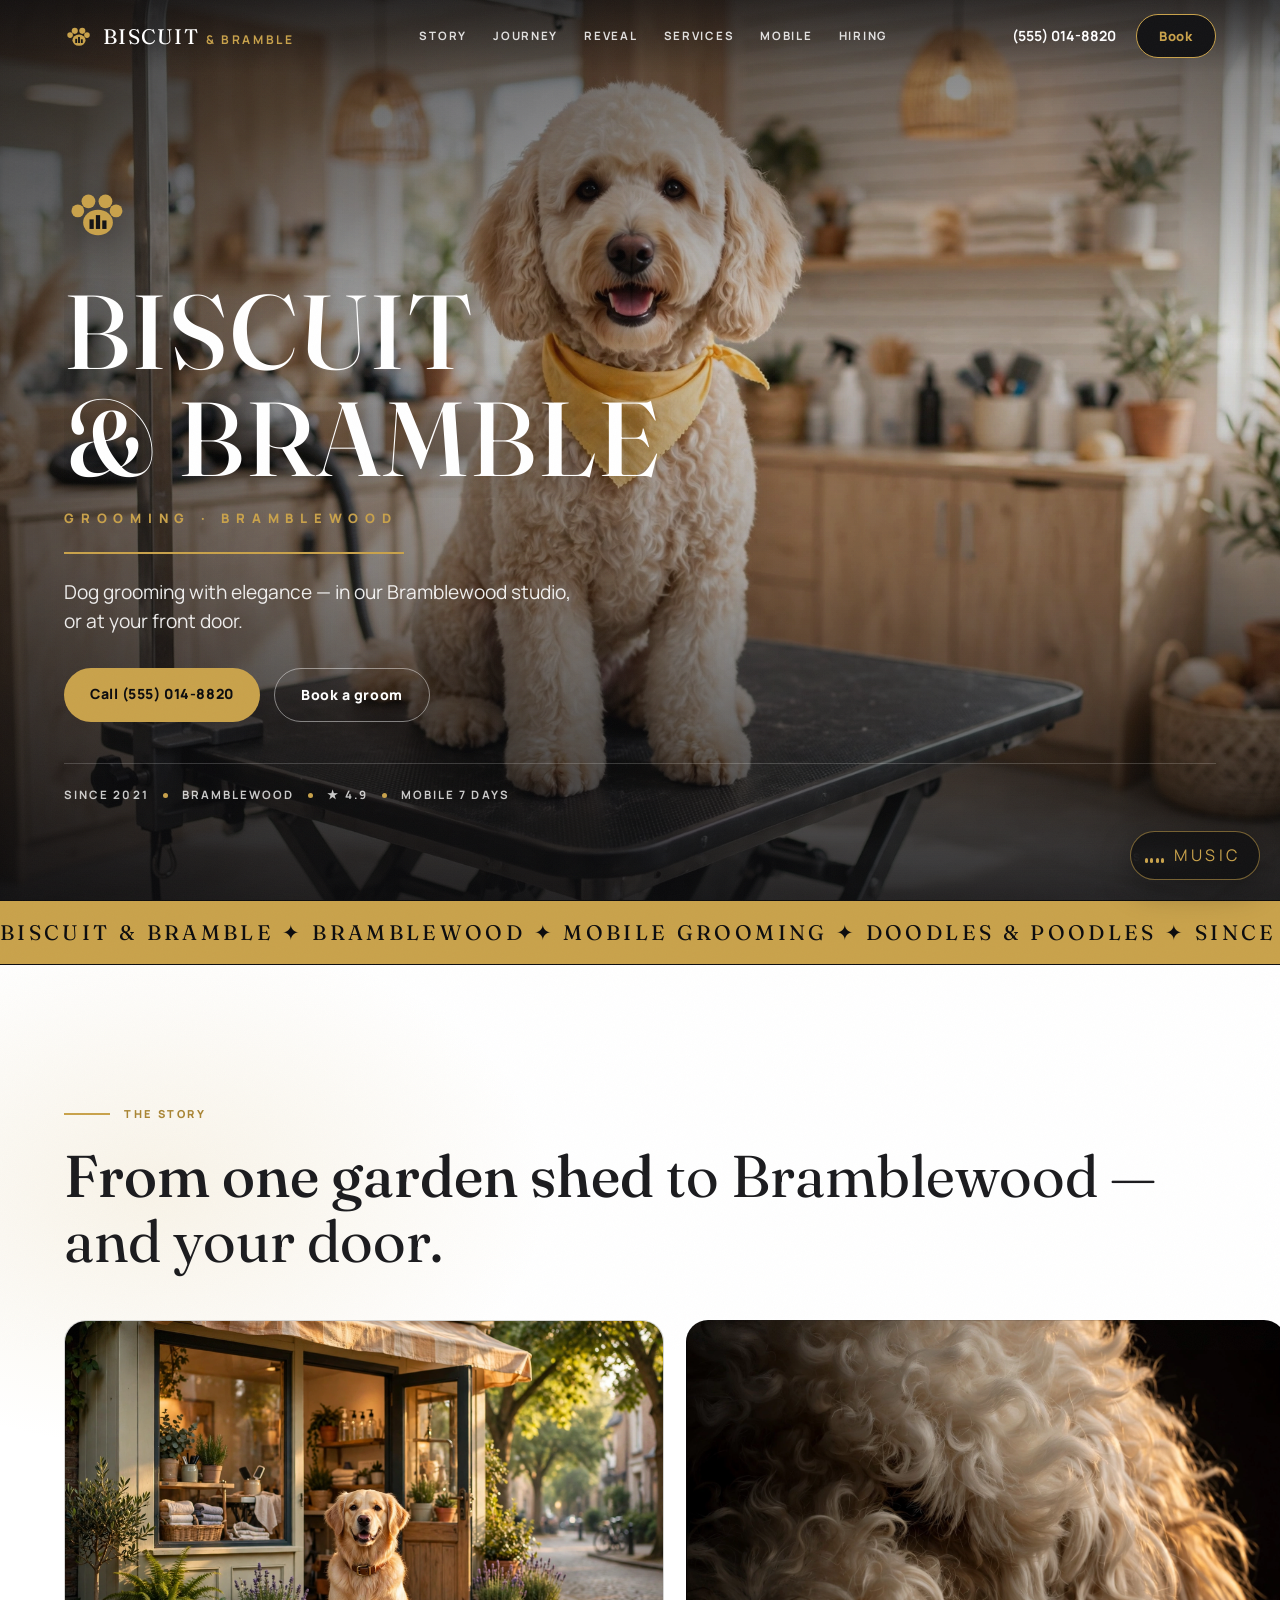
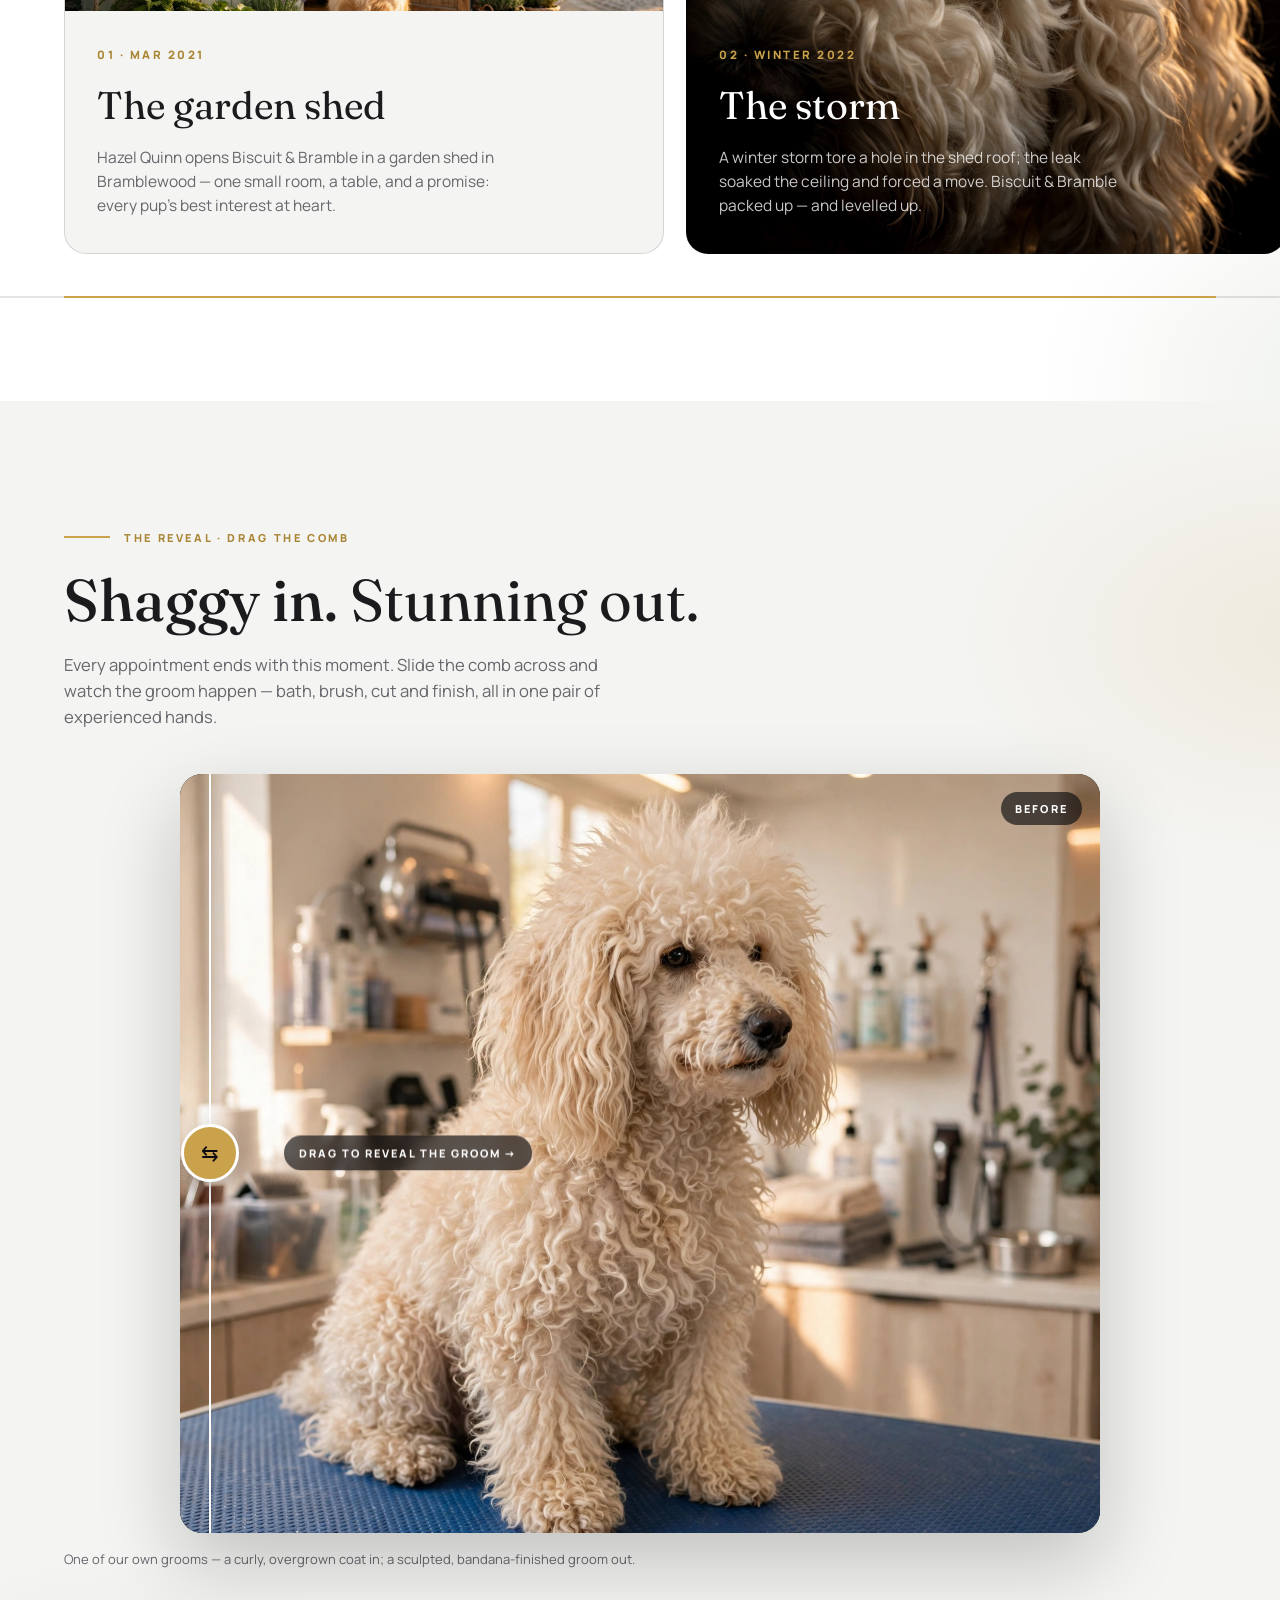
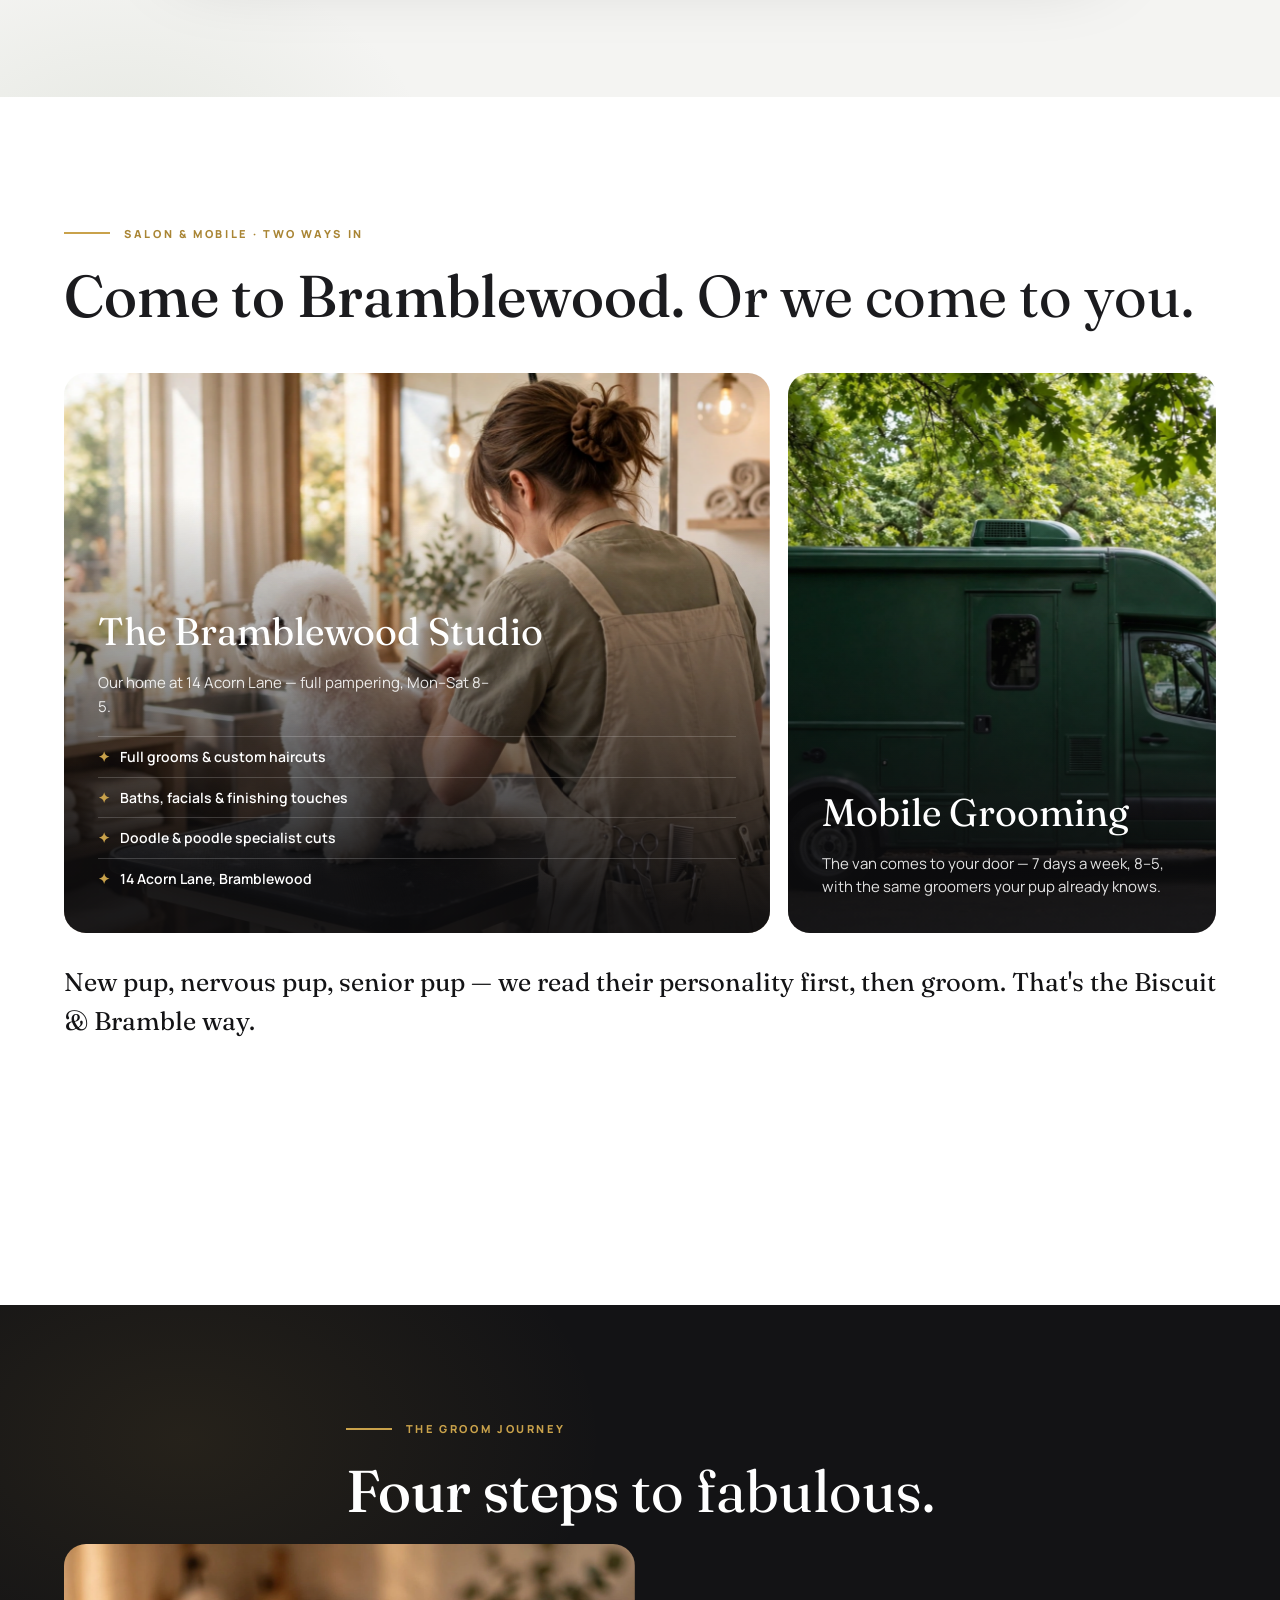
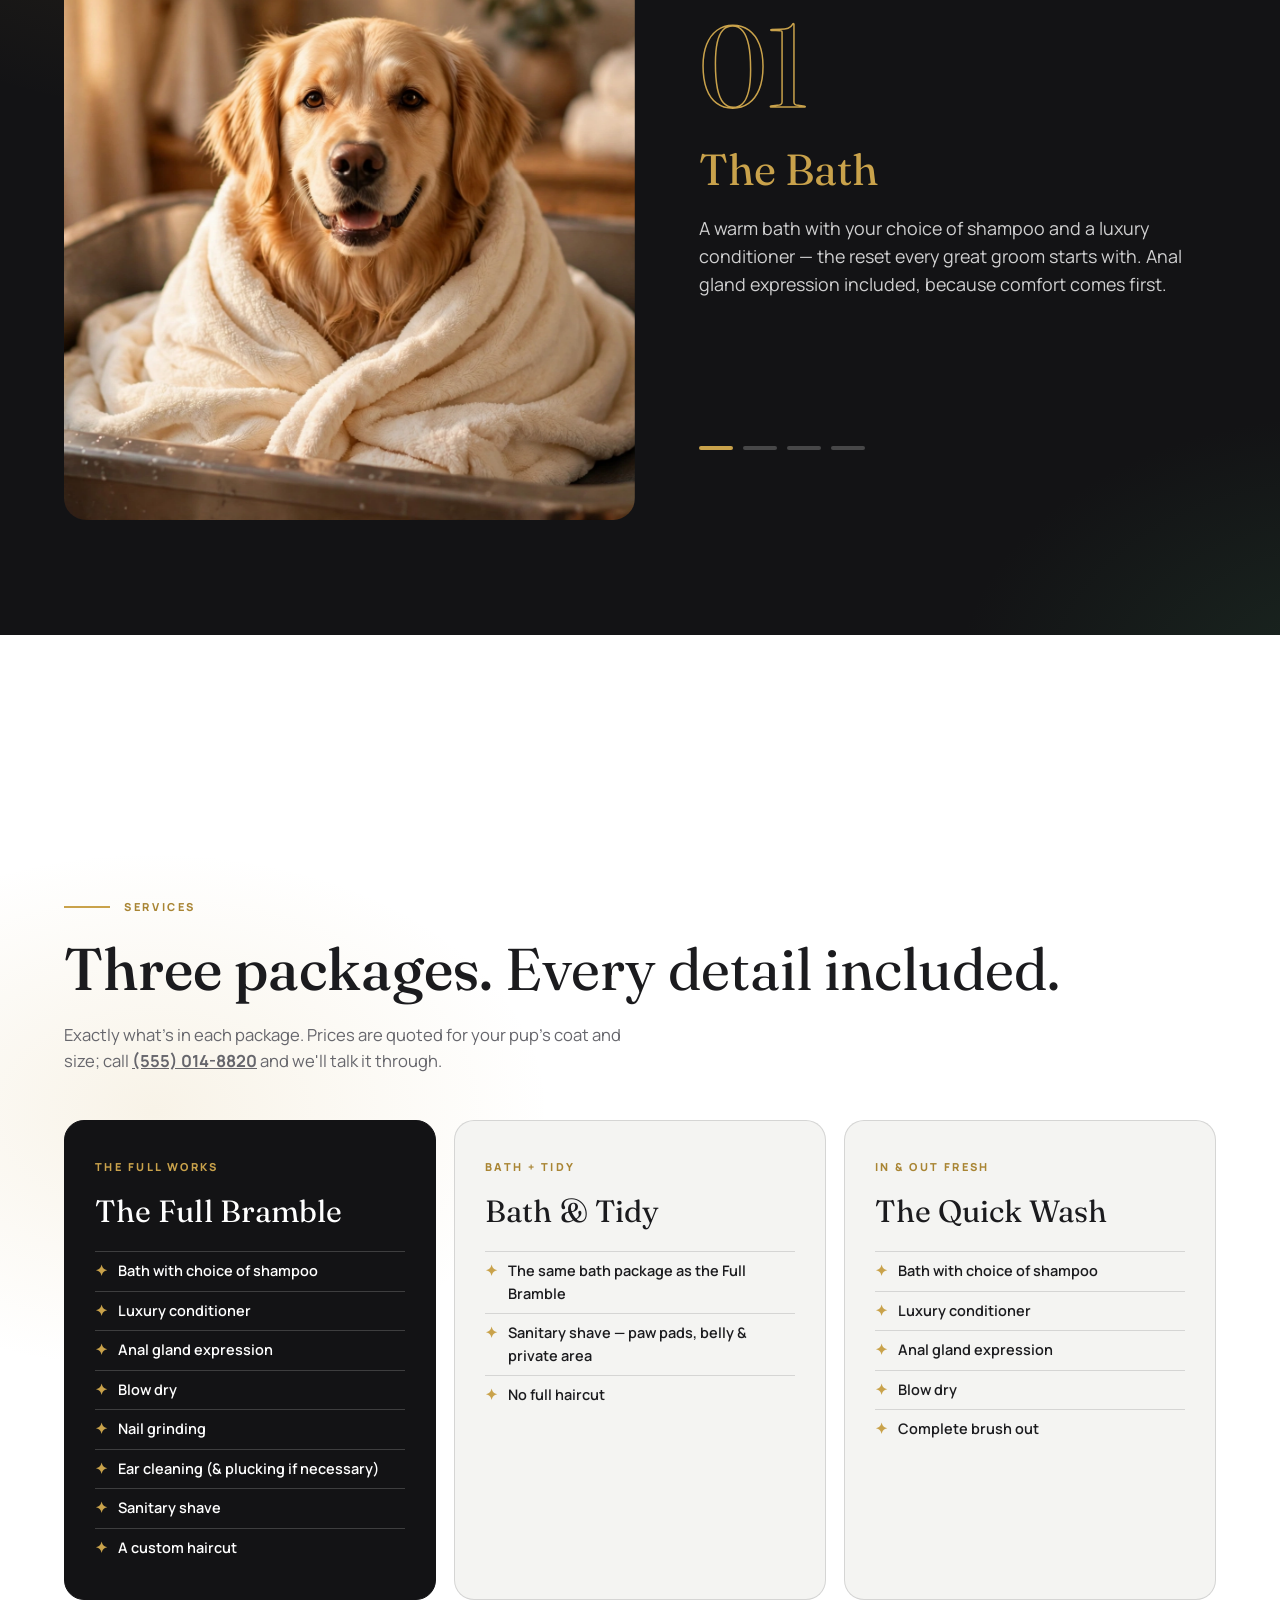
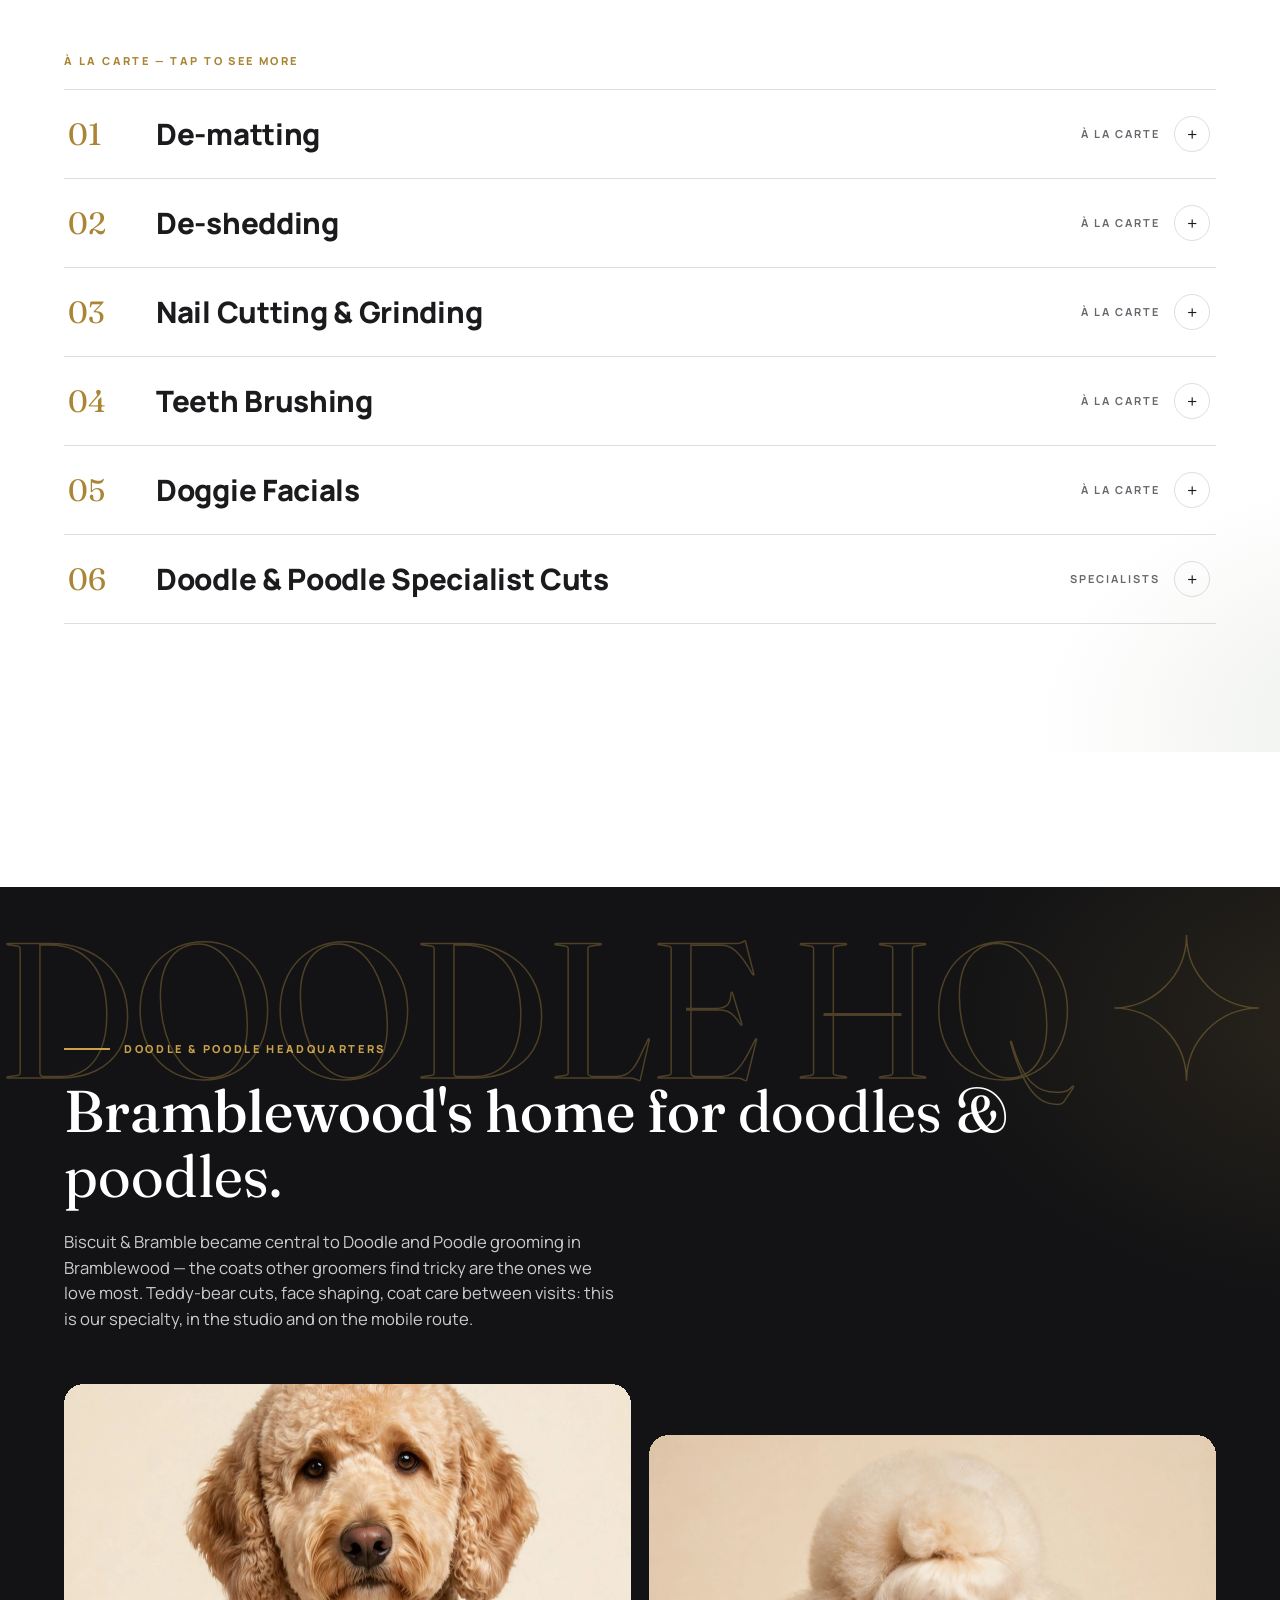
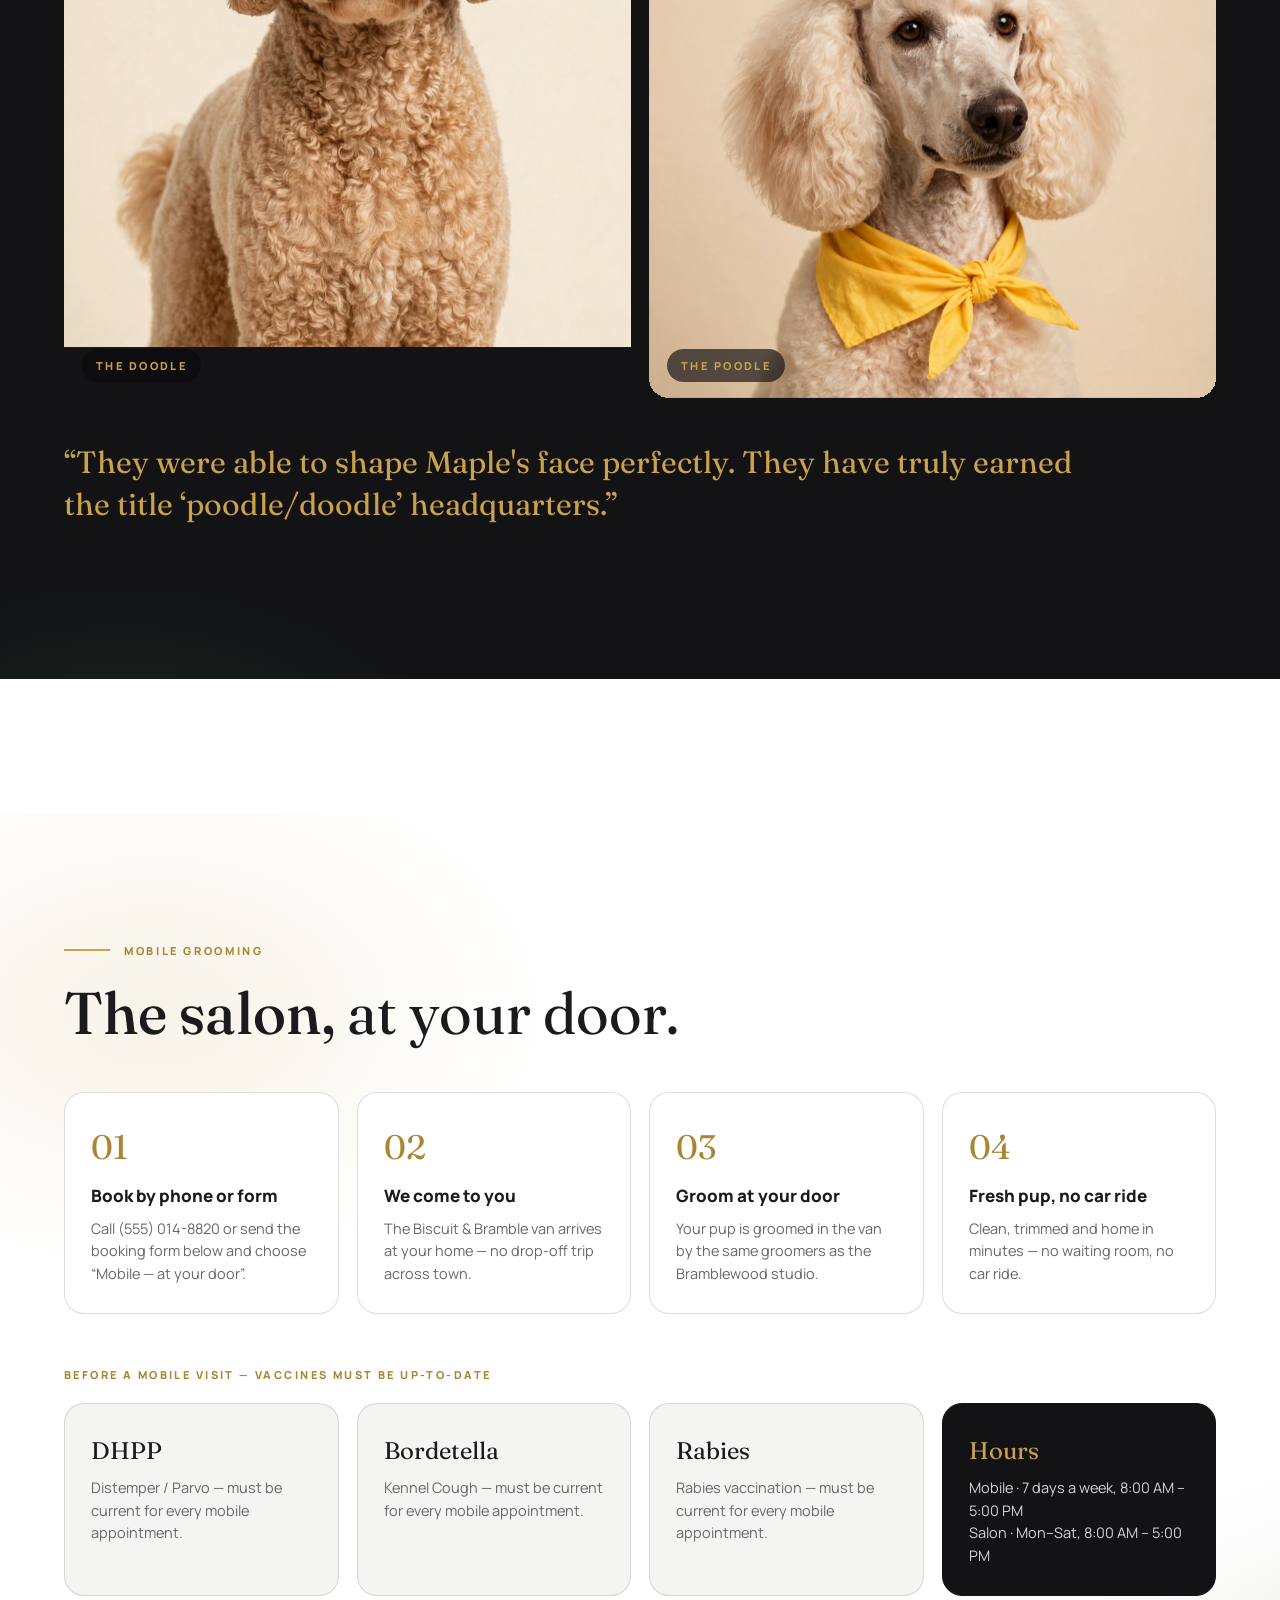
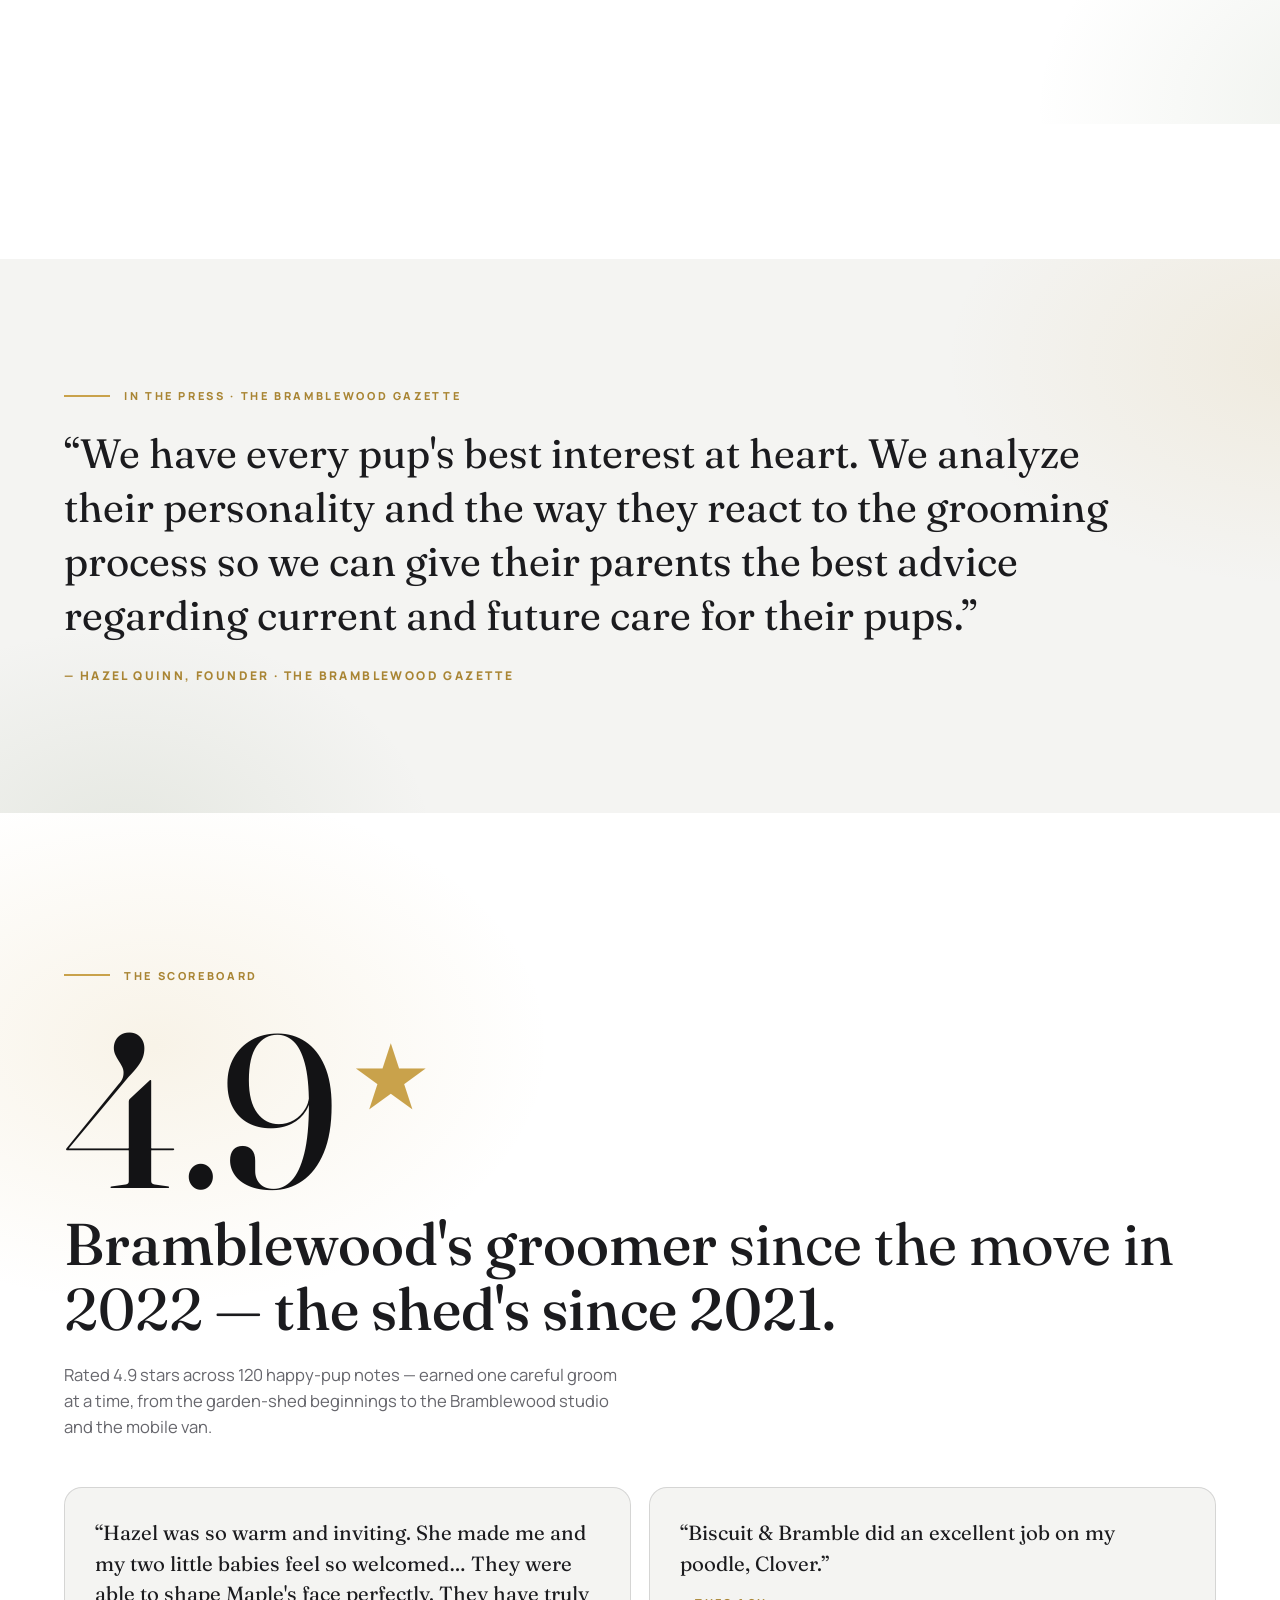
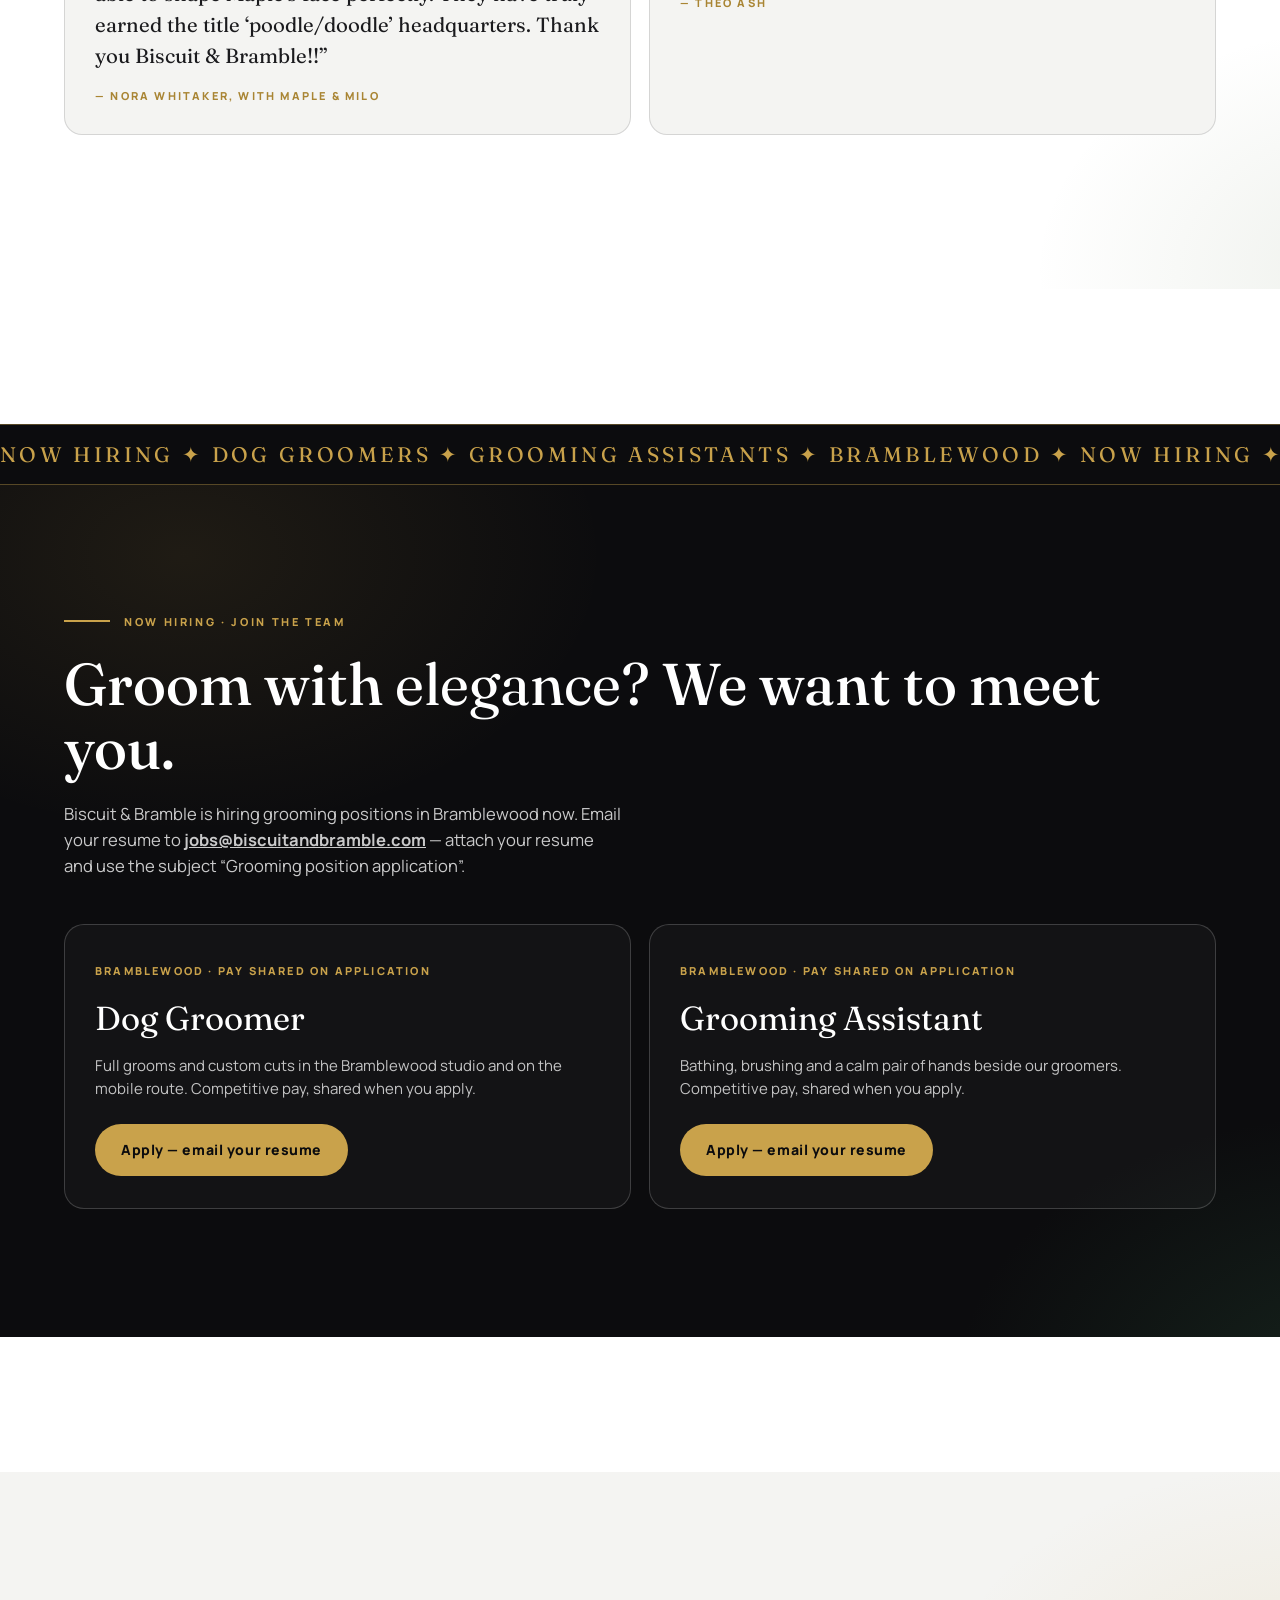
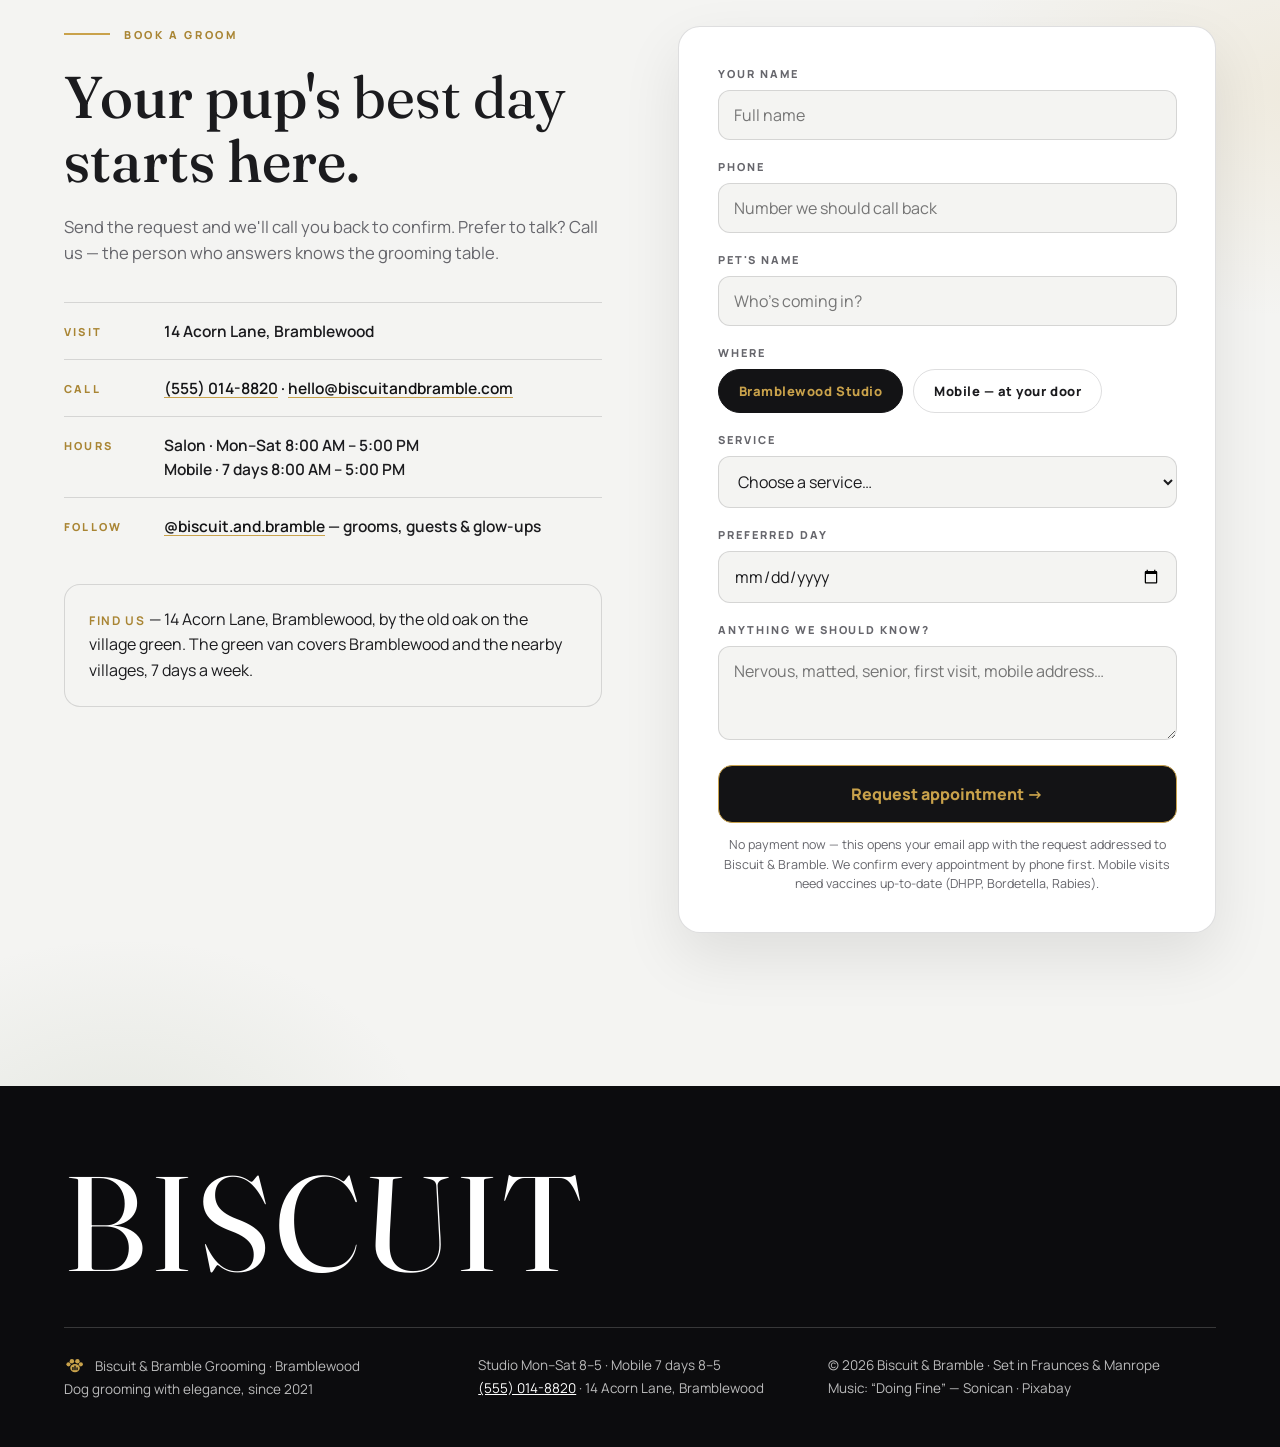
==== commit e887afd9: "Motion upgrade: Fraunces font + CSS-only backgrounds + scroll motions - Display font Marcellus -> Fr" ====
--- a/index.html
+++ b/index.html
@@ -11,8 +11,8 @@
 <link rel="icon" href="favicon.svg" type="image/svg+xml">
 <link rel="preconnect" href="https://fonts.googleapis.com">
 <link rel="preconnect" href="https://fonts.gstatic.com" crossorigin>
-<link href="https://fonts.googleapis.com/css2?family=Marcellus&family=Manrope:wght@400;500;600;700;800&display=swap" rel="stylesheet">
-<link rel="stylesheet" href="assets/css/spa.css?v=11">
+<link href="https://fonts.googleapis.com/css2?family=Fraunces:opsz,wght@9..144,500;9..144,600&family=Manrope:wght@400;500;600;700;800&display=swap" rel="stylesheet">
+<link rel="stylesheet" href="assets/css/spa.css?v=12">
 <script type="application/ld+json">
 {"@context":"https://schema.org","@type":"LocalBusiness","name":"Biscuit &amp; Bramble","description":"Dog grooming with elegance in Bramblewood — salon and mobile grooming, doodle & poodle specialists, since 2021.","telephone":"+1-555-014-8820","email":"hello@biscuitandbramble.com","address":{"@type":"PostalAddress","streetAddress":"14 Acorn Lane","addressLocality":"Bramblewood"},"openingHours":["Mo-Sa 08:00-17:00"],"aggregateRating":{"@type":"AggregateRating","ratingValue":"4.9"}}
 </script>
@@ -409,7 +409,7 @@
     <div class="foot__cols">
       <p><svg class="pawmark pawmark--foot" viewBox="0 0 64 64" aria-hidden="true"><g fill="#C9A24B"><ellipse cx="32" cy="41" rx="14" ry="12"/><circle cx="13" cy="30" r="6"/><circle cx="23" cy="21" r="6.5"/><circle cx="39" cy="21" r="6.5"/><circle cx="49" cy="30" r="6"/></g><g fill="#0C0C0E"><rect x="24" y="38" width="4" height="9"/><rect x="30" y="34" width="4" height="13"/><rect x="36" y="39" width="4" height="8"/></g></svg> Biscuit &amp; Bramble Grooming · Bramblewood<br>Dog grooming with elegance, since 2021</p>
       <p>Studio Mon–Sat 8–5 · Mobile 7 days 8–5<br><a href="tel:+15550148820">(555) 014-8820</a> · 14 Acorn Lane, Bramblewood</p>
-      <p>© 2026 Biscuit &amp; Bramble · Set in Marcellus &amp; Manrope<br>Music: “Doing Fine” — Sonican · Pixabay</p>
+      <p>© 2026 Biscuit &amp; Bramble · Set in Fraunces &amp; Manrope<br>Music: “Doing Fine” — Sonican · Pixabay</p>
     </div>
   </div>
 </footer>
@@ -423,6 +423,6 @@
 <script src="assets/js/vendor/lenis.min.js?v=1"></script>
 <script src="assets/js/vendor/gsap.min.js?v=1"></script>
 <script src="assets/js/vendor/ScrollTrigger.min.js?v=1"></script>
-<script src="assets/js/spa.js?v=10"></script>
+<script src="assets/js/spa.js?v=11"></script>
 </body>
 </html>
--- a/assets/css/spa.css
+++ b/assets/css/spa.css
@@ -1,18 +1,22 @@
-/* CityPaws Grooming — black + gold design system, v2 motion edition.
+/* Biscuit & Bramble — black + gold design system, v3 motion edition.
    Tokens: charcoal-black, gold, clean white, cool stone.
-   Type: Marcellus display + Manrope body (Google Fonts, linked in HTML). */
+   Type: Fraunces display + Manrope body (Google Fonts, linked in HTML). */
 :root{
   --black:#131315; --black2:#0C0C0E; --gold:#C9A24B; --gold2:#A98534;
   --white:#FFFFFF; --stone:#F4F4F2; --ink:#1B1B1E; --mute:#66666C;
   --line:rgba(27,27,30,.14); --lineL:rgba(255,255,255,.18);
   --m:clamp(20px,5vw,84px); --hdr:72px;
-  --disp:"Marcellus",Georgia,serif; --sans:"Manrope",Helvetica,Arial,sans-serif;
+  --disp:"Fraunces",Georgia,serif; --sans:"Manrope",Helvetica,Arial,sans-serif;
 }
 *{margin:0;padding:0;box-sizing:border-box}
 html{scroll-behavior:auto}
 html.lenis,html.lenis body{height:auto}
 .lenis.lenis-smooth{scroll-behavior:auto!important}
 body{font-family:var(--sans);background:var(--white);color:var(--ink);font-size:16px;line-height:1.55;-webkit-font-smoothing:antialiased;overflow-x:hidden}
+/* film grain, CSS only (SVG turbulence data-uri, no image file) */
+body::after{content:"";position:fixed;inset:-50%;z-index:120;pointer-events:none;opacity:.05;background-image:url("data:image/svg+xml,%3Csvg xmlns='http://www.w3.org/2000/svg' width='240' height='240'%3E%3Cfilter id='n'%3E%3CfeTurbulence type='fractalNoise' baseFrequency='0.9' numOctaves='2'/%3E%3C/filter%3E%3Crect width='240' height='240' filter='url(%23n)' opacity='0.55'/%3E%3C/svg%3E");animation:grain 9s steps(6) infinite}
+@keyframes grain{0%,100%{transform:translate(0,0)}20%{transform:translate(-4%,3%)}40%{transform:translate(3%,-4%)}60%{transform:translate(-2%,-2%)}80%{transform:translate(4%,2%)}}
+@keyframes bgdrift{from{background-position:0% 0%,100% 100%,0 0}to{background-position:6% 10%,94% 88%,0 0}}
 ::selection{background:var(--gold);color:var(--black2)}
 img{display:block;max-width:100%}
 a{color:inherit}
@@ -21,7 +25,8 @@
 .kick{font-size:11px;font-weight:800;letter-spacing:.24em;text-transform:uppercase;color:var(--gold2);margin-bottom:22px;display:flex;align-items:center;gap:14px}
 .kick--gold{color:var(--gold)}
 .kick__line{display:inline-block;width:46px;height:2px;background:var(--gold);flex:none;transform-origin:left center}
-.h2{font-family:var(--disp);font-weight:400;font-size:clamp(34px,4.6vw,68px);line-height:1.1;letter-spacing:.01em;margin-bottom:20px}
+.h2{position:relative;font-family:var(--disp);font-weight:500;font-size:clamp(34px,4.6vw,68px);line-height:1.1;letter-spacing:0;margin-bottom:20px}
+.h2wipe{position:absolute;inset:-.06em 0;background:var(--gold);transform:scaleX(0);transform-origin:left center;z-index:3;pointer-events:none}
 .h2--light{color:var(--white)}
 .lede{max-width:56ch;color:var(--mute);font-size:clamp(15px,1.3vw,18px)}
 .lede--light{color:rgba(255,255,255,.78)}
@@ -69,14 +74,14 @@
 .hdr__book{background:var(--black);color:var(--gold)!important;padding:11px 22px;border-radius:99px;font-weight:800;font-size:13px;letter-spacing:.06em;text-decoration:none;border:1px solid var(--gold);transition:background .3s,color .3s}
 .hdr__book:hover{background:var(--gold);color:var(--black2)!important}
 
-/* 1 hero — full-screen video: CityPaws' own drone film over River Oaks */
+/* 1 hero — full-screen video: Pexels Yorkie groom film */
 .hero{position:relative;min-height:100svh;display:flex;align-items:flex-end;background:var(--black2);color:#fff;overflow:hidden}
 .hero__media{position:absolute;inset:0}
 .hero__media video{width:100%;height:100%;object-fit:cover;object-position:center;display:block;will-change:transform}
 .hero__shade{position:absolute;inset:0;background:linear-gradient(180deg,rgba(12,12,14,.58) 0%,rgba(12,12,14,.12) 38%,rgba(12,12,14,.30) 62%,rgba(12,12,14,.86) 100%),linear-gradient(90deg,rgba(12,12,14,.52) 0%,rgba(12,12,14,0) 62%)}
 .hero__panel{position:relative;z-index:2;width:100%;padding:calc(var(--hdr) + 44px) var(--m) 96px}
 .hero__mark{width:68px;height:68px;margin-bottom:24px;filter:drop-shadow(0 4px 18px rgba(0,0,0,.45))}
-.hero__name{font-family:var(--disp);font-weight:400;font-size:clamp(52px,8.2vw,118px);line-height:1.02;letter-spacing:.04em;text-shadow:0 6px 34px rgba(0,0,0,.35)}
+.hero__name{font-family:var(--disp);font-weight:500;font-size:clamp(52px,8.2vw,118px);line-height:1.02;letter-spacing:.02em;text-shadow:0 6px 34px rgba(0,0,0,.35)}
 .hero__sub{margin-top:16px;font-size:13px;font-weight:800;letter-spacing:.52em;color:var(--gold)}
 .hero__rule{display:block;width:min(340px,70%);height:2px;background:var(--gold);margin-top:24px;transform-origin:left center}
 .hero__tag{margin-top:24px;max-width:44ch;font-size:clamp(16px,1.5vw,20px);line-height:1.5;color:rgba(255,255,255,.9)}
@@ -101,7 +106,7 @@
 .band{height:15vh;min-height:84px;max-height:150px}
 
 /* 2 story — pinned horizontal */
-.story{padding:clamp(90px,11vw,150px) 0 clamp(70px,8vw,110px);background:var(--white);overflow:hidden}
+.story{padding:clamp(90px,11vw,150px) 0 clamp(70px,8vw,110px);background:radial-gradient(640px 420px at 10% 18%,rgba(201,162,75,.13),transparent 62%),radial-gradient(560px 400px at 90% 82%,rgba(122,142,104,.13),transparent 62%),var(--white);background-size:120% 120%;animation:bgdrift 38s ease-in-out infinite alternate;overflow:hidden}
 .story__track{display:flex;gap:22px;padding:26px var(--m) 8px;width:max-content;max-width:none}
 .spanel{width:min(600px,78vw);flex:none;background:var(--stone);border:1px solid var(--line);border-radius:22px;overflow:hidden;display:flex;flex-direction:column}
 .spanel img{width:100%;height:290px;object-fit:cover;object-position:center 20%}
@@ -116,7 +121,7 @@
 .story__prog span{display:block;height:100%;background:var(--gold);transform:scaleX(0);transform-origin:left}
 
 /* 3 reveal */
-.reveal-sec{padding:clamp(80px,10vw,140px) 0;background:var(--stone)}
+.reveal-sec{padding:clamp(80px,10vw,140px) 0;background:radial-gradient(600px 380px at 85% 15%,rgba(201,162,75,.12),transparent 60%),radial-gradient(520px 360px at 8% 88%,rgba(122,142,104,.12),transparent 60%),var(--stone);background-size:120% 120%;animation:bgdrift 42s ease-in-out infinite alternate}
 .ba{position:relative;margin:44px auto 0;max-width:920px;border-radius:22px;overflow:hidden;aspect-ratio:4/3.3;background:var(--black2);--pos:0%;touch-action:none;cursor:ew-resize;box-shadow:0 30px 80px rgba(12,12,14,.22);will-change:clip-path}
 .ba img{user-select:none;-webkit-user-drag:none;pointer-events:none}
 .ba__before{position:absolute;inset:0;width:100%;height:100%;object-fit:cover;object-position:center 40%}
@@ -151,7 +156,7 @@
 .worlds__foot{margin-top:30px;font-family:var(--disp);font-size:clamp(19px,2vw,26px);color:var(--black)}
 
 /* 5 groom journey — pinned centrepiece */
-.journey{background:var(--black);color:#fff}
+.journey{color:#fff;background:radial-gradient(700px 460px at 12% 12%,rgba(201,162,75,.10),transparent 60%),radial-gradient(640px 440px at 88% 88%,rgba(46,92,64,.28),transparent 62%),var(--black);background-size:120% 120%;animation:bgdrift 46s ease-in-out infinite alternate}
 .journey__stage{min-height:100svh;display:flex;flex-direction:column;justify-content:center;padding:clamp(80px,9vw,120px) 0;box-sizing:border-box}
 .journey__body{display:grid;grid-template-columns:1.05fr .95fr;gap:clamp(36px,5vw,90px);align-items:center;width:100%}
 .journey__photos{position:relative;border-radius:22px;overflow:hidden;aspect-ratio:4/4.1;max-height:64vh;width:100%}
@@ -171,9 +176,10 @@
 .jdot.is-on{background:var(--gold)}
 
 /* 6 services — package cards + accordion */
-.menu{padding:clamp(80px,10vw,140px) 0;background:var(--white)}
+.menu{padding:clamp(80px,10vw,140px) 0;background:radial-gradient(640px 420px at 10% 18%,rgba(201,162,75,.13),transparent 62%),radial-gradient(560px 400px at 90% 82%,rgba(122,142,104,.13),transparent 62%),var(--white);background-size:120% 120%;animation:bgdrift 38s ease-in-out infinite alternate}
 .pkgs{display:grid;grid-template-columns:repeat(3,1fr);gap:18px;margin-top:46px}
-.pkg{position:relative;background:var(--stone);border:1px solid var(--line);border-radius:20px;padding:32px 30px;overflow:hidden;will-change:transform}
+.pkg{position:relative;background:var(--stone);border:1px solid var(--line);border-radius:20px;padding:32px 30px;overflow:hidden;will-change:transform;transition:box-shadow .5s ease,border-color .5s ease}
+.pkg:hover{box-shadow:0 26px 54px rgba(12,12,14,.14);border-color:rgba(201,162,75,.6)}
 .pkg::before{content:"";position:absolute;inset:0;border-radius:20px;padding:2px;background:linear-gradient(120deg,var(--gold),transparent 45%);-webkit-mask:linear-gradient(#000 0 0) content-box,linear-gradient(#000 0 0);-webkit-mask-composite:xor;mask-composite:exclude;opacity:0;transition:opacity .45s}
 .pkg:hover::before{opacity:1}
 .pkg--feat{background:var(--black);color:#fff;border-color:var(--black)}
@@ -198,7 +204,7 @@
 .mrow__body p{padding:0 4px 26px 88px;max-width:70ch;color:var(--mute);font-size:15.5px}
 
 /* 7 doodle & poodle band */
-.doodle{position:relative;background:var(--black);color:#fff;padding:clamp(90px,12vw,160px) 0;overflow:hidden}
+.doodle{position:relative;color:#fff;padding:clamp(90px,12vw,160px) 0;overflow:hidden;background:radial-gradient(720px 480px at 88% 8%,rgba(201,162,75,.12),transparent 58%),radial-gradient(600px 420px at 8% 92%,rgba(46,92,64,.30),transparent 60%),var(--black);background-size:120% 120%;animation:bgdrift 44s ease-in-out infinite alternate}
 .doodle__giant{position:absolute;top:26px;left:0;font-family:var(--disp);font-size:clamp(90px,15vw,230px);line-height:1;white-space:nowrap;color:transparent;-webkit-text-stroke:1.5px rgba(201,162,75,.32);pointer-events:none;will-change:transform}
 .doodle .margins{position:relative}
 .doodle__imgs{display:grid;grid-template-columns:1fr 1fr;gap:18px;margin-top:52px}
@@ -210,14 +216,16 @@
 .doodle__quote{margin-top:44px;font-family:var(--disp);font-size:clamp(21px,2.4vw,32px);line-height:1.35;color:var(--gold);max-width:34em}
 
 /* 8 mobile */
-.mobile{padding:clamp(80px,10vw,140px) 0;background:var(--white)}
+.mobile{padding:clamp(80px,10vw,140px) 0;background:radial-gradient(640px 420px at 10% 18%,rgba(201,162,75,.13),transparent 62%),radial-gradient(560px 400px at 90% 82%,rgba(122,142,104,.13),transparent 62%),var(--white);background-size:120% 120%;animation:bgdrift 38s ease-in-out infinite alternate}
 .steps{display:grid;grid-template-columns:repeat(4,1fr);gap:18px;margin-top:46px}
-.step{border:1px solid var(--line);border-radius:20px;padding:28px 26px;background:var(--white)}
+.step{border:1px solid var(--line);border-radius:20px;padding:28px 26px;background:var(--white);transition:box-shadow .5s ease,border-color .5s ease}
+.step:hover{box-shadow:0 20px 44px rgba(12,12,14,.12);border-color:rgba(201,162,75,.6)}
 .step b{font-family:var(--disp);font-weight:400;font-size:34px;color:var(--gold2);display:block}
 .step h3{font-size:17px;font-weight:800;margin:10px 0 8px}
 .step p{color:var(--mute);font-size:14.5px}
 .vax{display:grid;grid-template-columns:repeat(4,1fr);gap:18px;margin-top:20px}
-.vaxcard{border-radius:20px;padding:28px 26px;background:var(--stone);border:1px solid var(--line)}
+.vaxcard{border-radius:20px;padding:28px 26px;background:var(--stone);border:1px solid var(--line);transition:box-shadow .5s ease,border-color .5s ease}
+.vaxcard:hover{box-shadow:0 20px 44px rgba(12,12,14,.12);border-color:rgba(201,162,75,.6)}
 .vaxcard h3{font-family:var(--disp);font-weight:400;font-size:24px;margin-bottom:8px}
 .vaxcard p{color:var(--mute);font-size:14.5px}
 .vaxcard--hours{background:var(--black);color:#fff;border-color:var(--black)}
@@ -225,22 +233,23 @@
 .vaxcard--hours p{color:rgba(255,255,255,.82)}
 
 /* 9 press */
-.press{background:var(--stone);padding:clamp(80px,10vw,130px) 0}
+.press{padding:clamp(80px,10vw,130px) 0;background:radial-gradient(600px 380px at 85% 15%,rgba(201,162,75,.12),transparent 60%),radial-gradient(520px 360px at 8% 88%,rgba(122,142,104,.12),transparent 60%),var(--stone);background-size:120% 120%;animation:bgdrift 42s ease-in-out infinite alternate}
 .press__q{font-family:var(--disp);font-size:clamp(24px,3.2vw,44px);line-height:1.32;max-width:26em}
 .press__q .pword{opacity:.13}
 .no-anim .press__q .pword{opacity:1}
 .press__by{margin-top:24px;font-size:12px;font-weight:800;letter-spacing:.2em;text-transform:uppercase;color:var(--gold2)}
 
 /* 10 trust */
-.trust{background:var(--white);padding:clamp(90px,12vw,160px) 0}
+.trust{padding:clamp(90px,12vw,160px) 0;background:radial-gradient(640px 420px at 10% 18%,rgba(201,162,75,.13),transparent 62%),radial-gradient(560px 400px at 90% 82%,rgba(122,142,104,.13),transparent 62%),var(--white);background-size:120% 120%;animation:bgdrift 38s ease-in-out infinite alternate}
 .trust__big{font-family:var(--disp);font-size:clamp(110px,17vw,270px);line-height:.95;color:var(--black);display:flex;align-items:flex-start;gap:10px}
 .trust__star{color:var(--gold);font-size:.42em;margin-top:.3em}
 .quotes{display:grid;grid-template-columns:1fr 1fr;gap:18px;margin-top:48px}
-.quotes blockquote{border:1px solid var(--line);border-radius:18px;padding:30px;font-family:var(--disp);font-size:clamp(17px,1.6vw,21px);line-height:1.5;background:var(--stone);will-change:transform}
+.quotes blockquote{border:1px solid var(--line);border-radius:18px;padding:30px;font-family:var(--disp);font-size:clamp(17px,1.6vw,21px);line-height:1.5;background:var(--stone);will-change:transform;transition:box-shadow .5s ease,border-color .5s ease}
+.quotes blockquote:hover{box-shadow:0 22px 48px rgba(12,12,14,.12);border-color:rgba(201,162,75,.55)}
 .quotes blockquote span{display:block;margin-top:16px;font-family:var(--sans);font-size:11px;font-weight:800;letter-spacing:.2em;text-transform:uppercase;color:var(--gold2)}
 
 /* 11 hiring */
-.hiring{background:var(--black2);color:#fff}
+.hiring{color:#fff;background:radial-gradient(700px 460px at 12% 12%,rgba(201,162,75,.10),transparent 60%),radial-gradient(640px 440px at 88% 88%,rgba(46,92,64,.28),transparent 62%),var(--black2);background-size:120% 120%;animation:bgdrift 46s ease-in-out infinite alternate}
 .hiring__in{padding-top:clamp(80px,10vw,130px);padding-bottom:clamp(80px,10vw,130px)}
 .jobs{display:grid;grid-template-columns:1fr 1fr;gap:18px;margin-top:46px}
 .job{position:relative;border:1px solid var(--lineL);border-radius:20px;padding:32px 30px;background:rgba(255,255,255,.03);overflow:hidden}
@@ -251,7 +260,7 @@
 .job p{color:rgba(255,255,255,.75);font-size:15px;margin-bottom:24px}
 
 /* 12 book */
-.book{padding:clamp(90px,12vw,160px) 0;background:var(--stone)}
+.book{padding:clamp(90px,12vw,160px) 0;background:radial-gradient(600px 380px at 85% 15%,rgba(201,162,75,.12),transparent 60%),radial-gradient(520px 360px at 8% 88%,rgba(122,142,104,.12),transparent 60%),var(--stone);background-size:120% 120%;animation:bgdrift 42s ease-in-out infinite alternate}
 .book__grid{display:grid;grid-template-columns:1fr 1fr;gap:clamp(40px,6vw,110px)}
 .info{margin-top:36px}
 .info>div{display:grid;grid-template-columns:86px 1fr;gap:14px;padding:16px 0;border-top:1px solid var(--line)}
@@ -343,6 +352,8 @@
   .loader{display:none}
   .hero__cue span{animation:none}
   .ba__hint{animation:none}
+  body::after{animation:none}
+  .story,.menu,.mobile,.trust,.book,.reveal-sec,.press,.journey,.hiring,.doodle{animation:none}
 }
 
 /* salon music toggle */
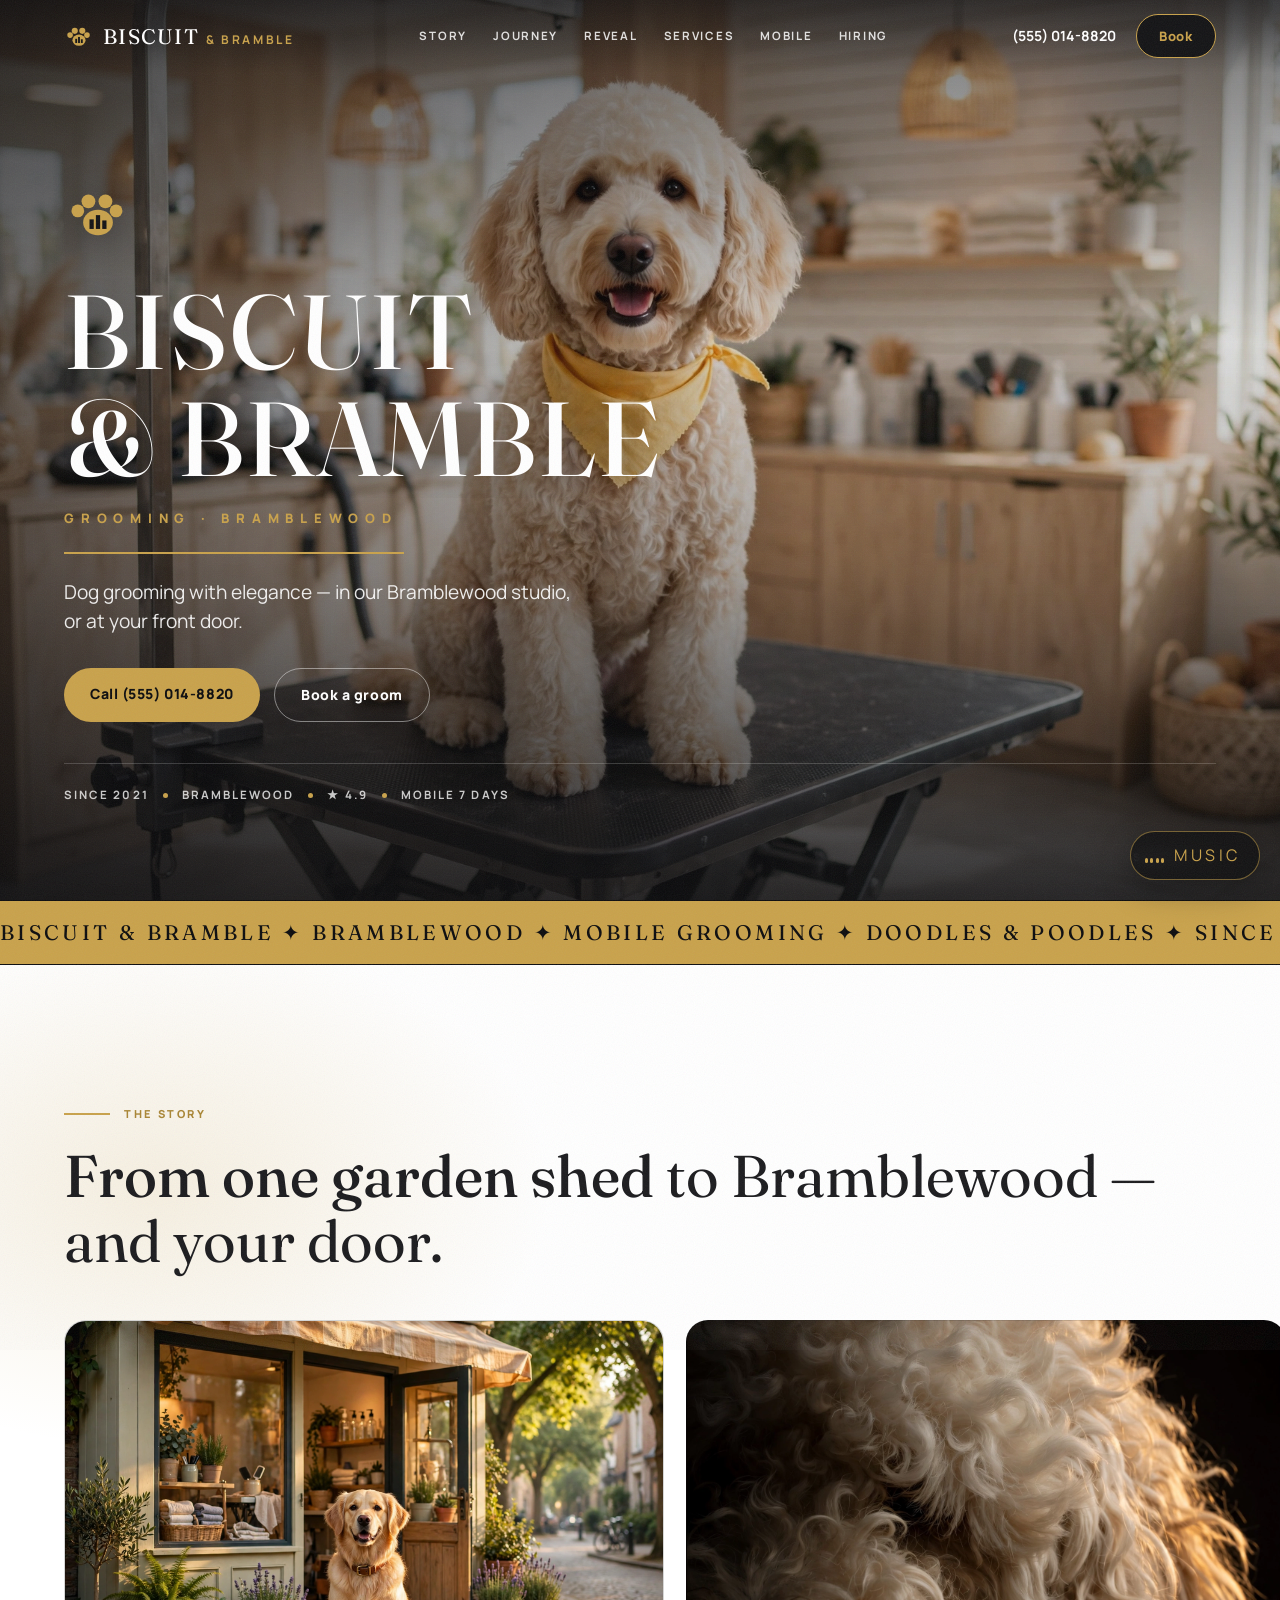
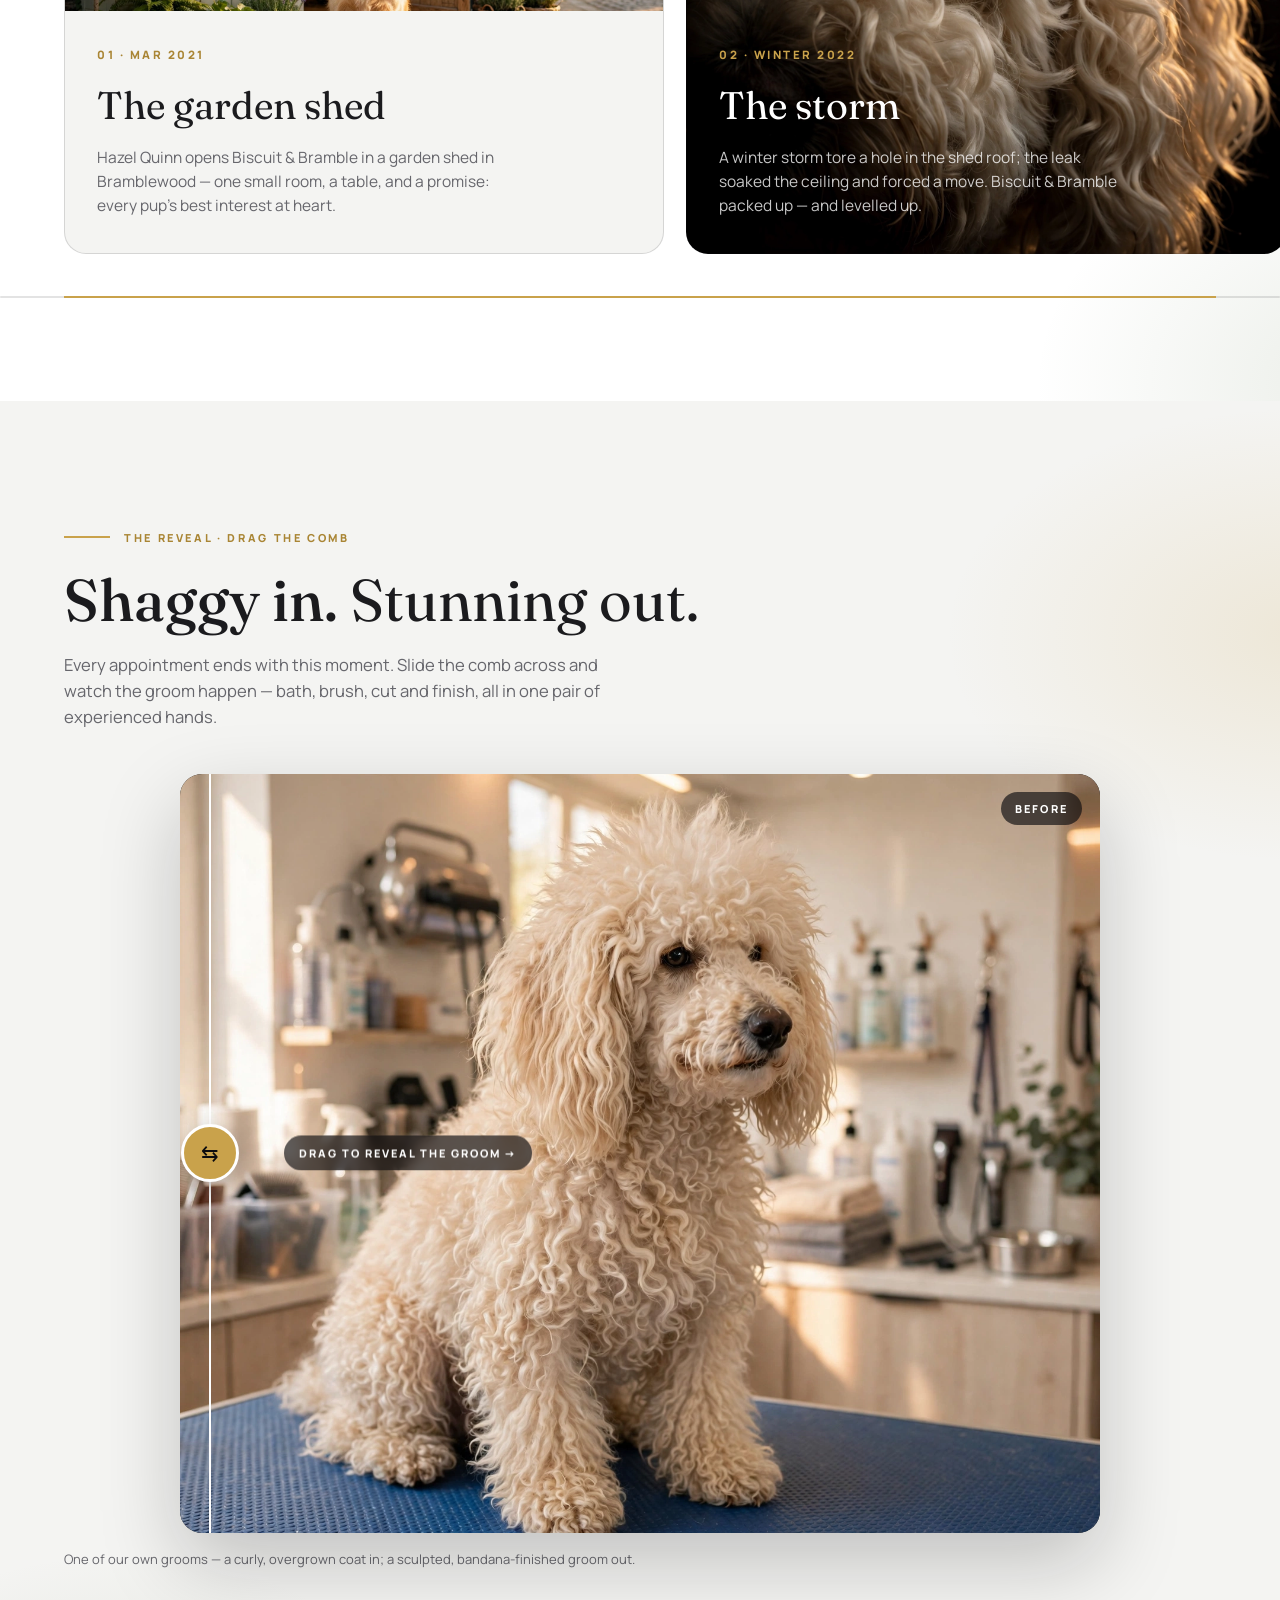
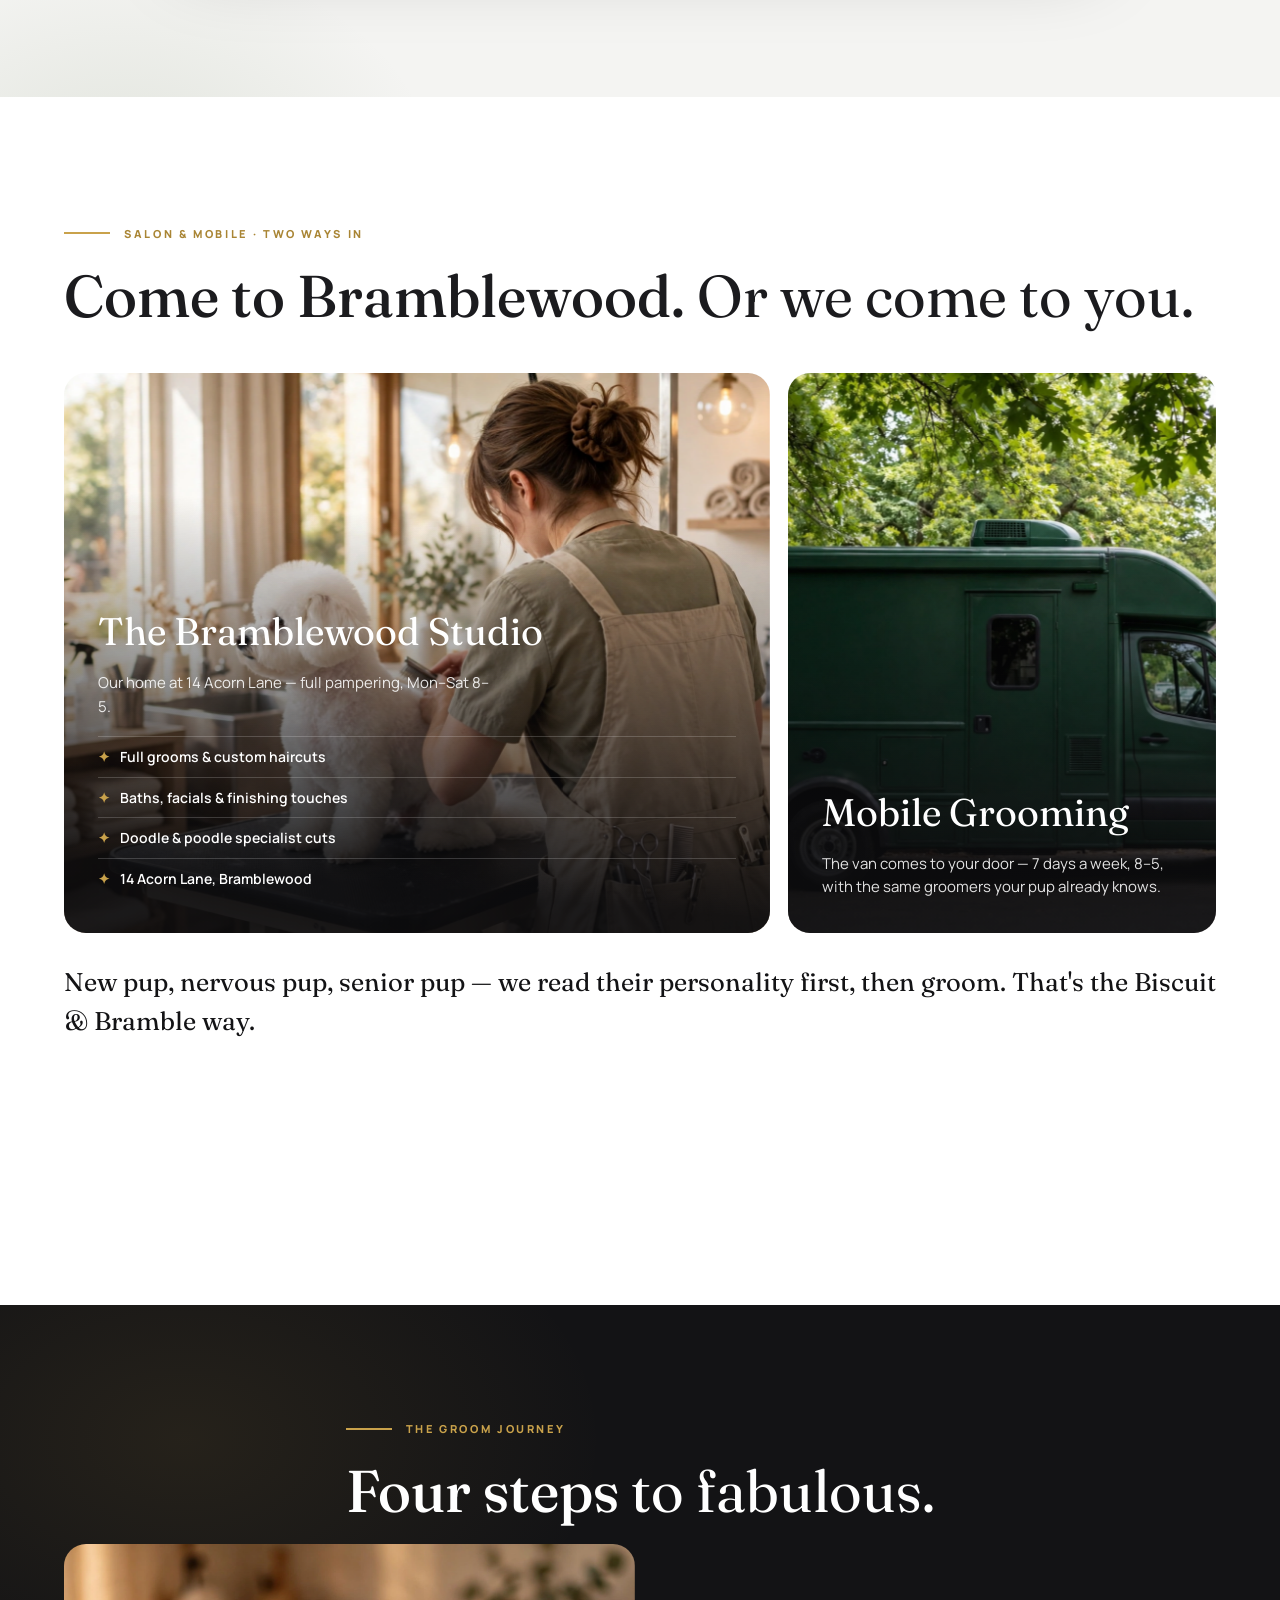
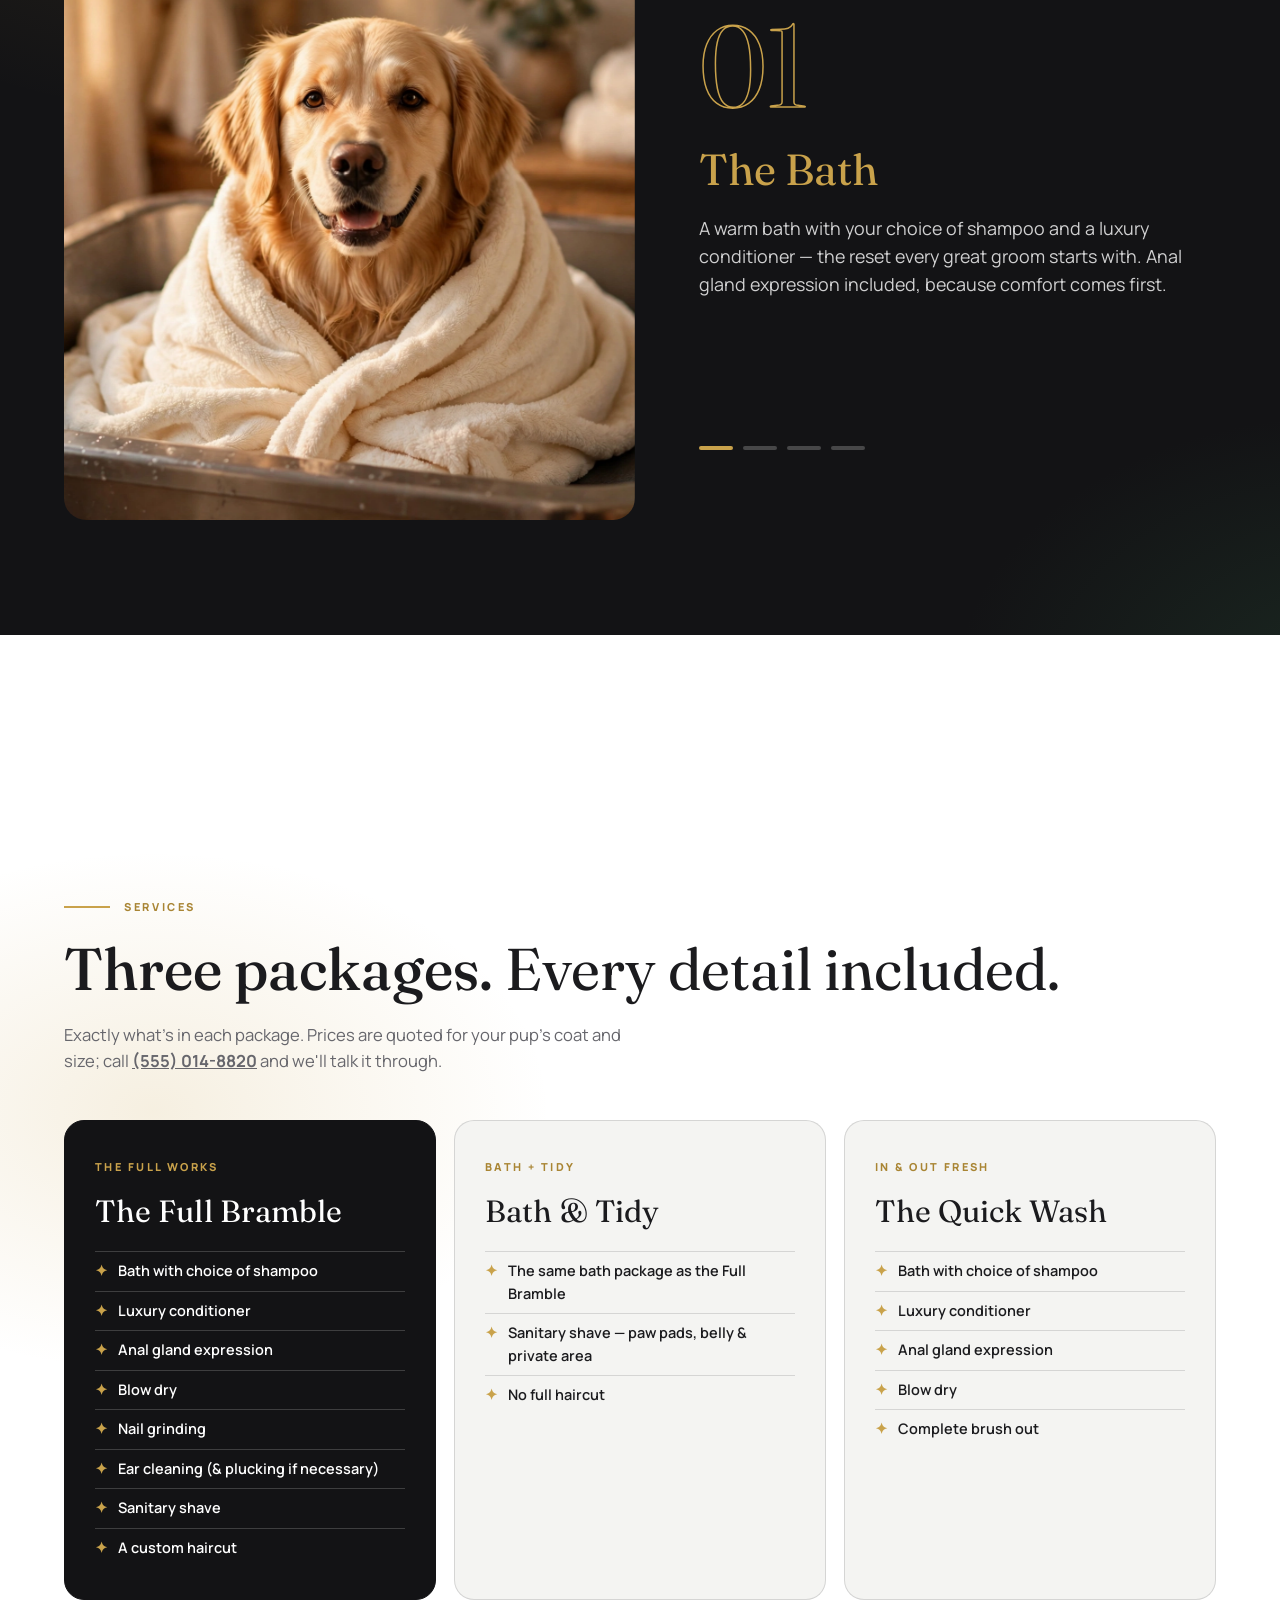
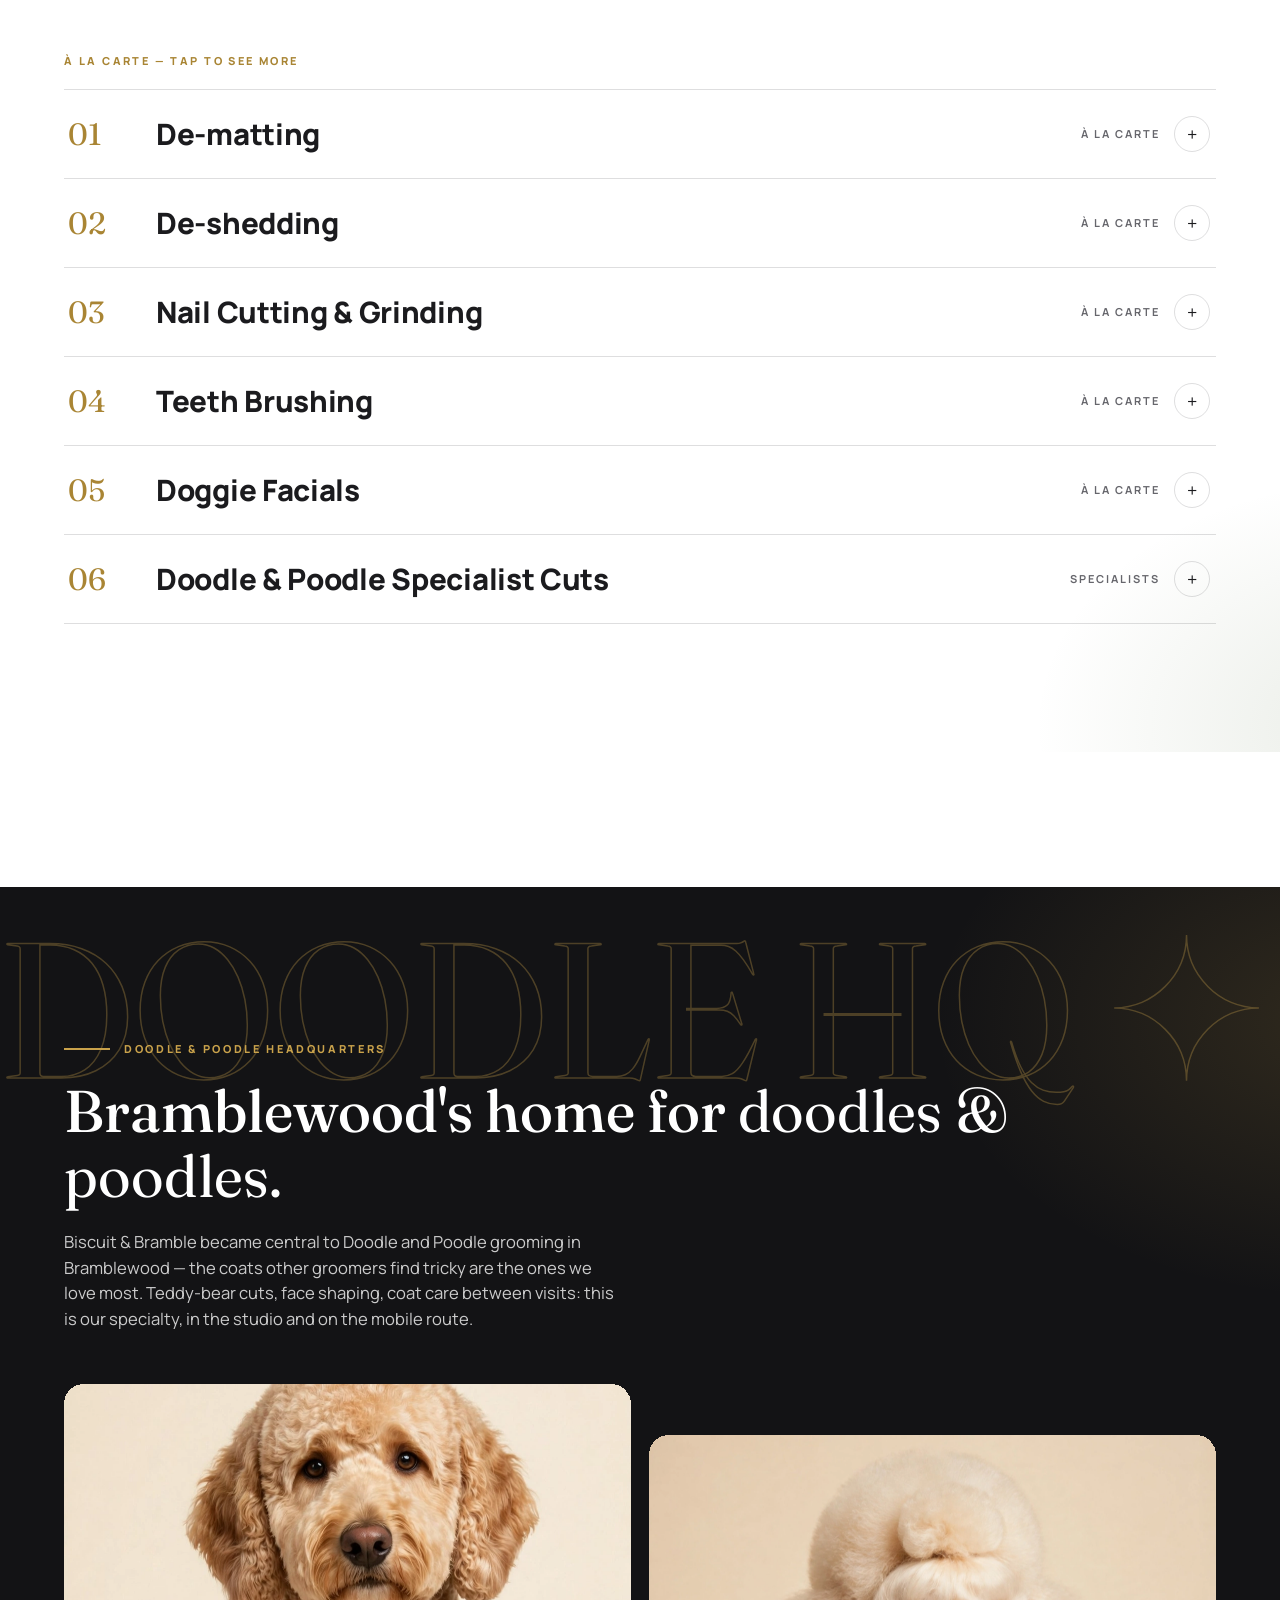
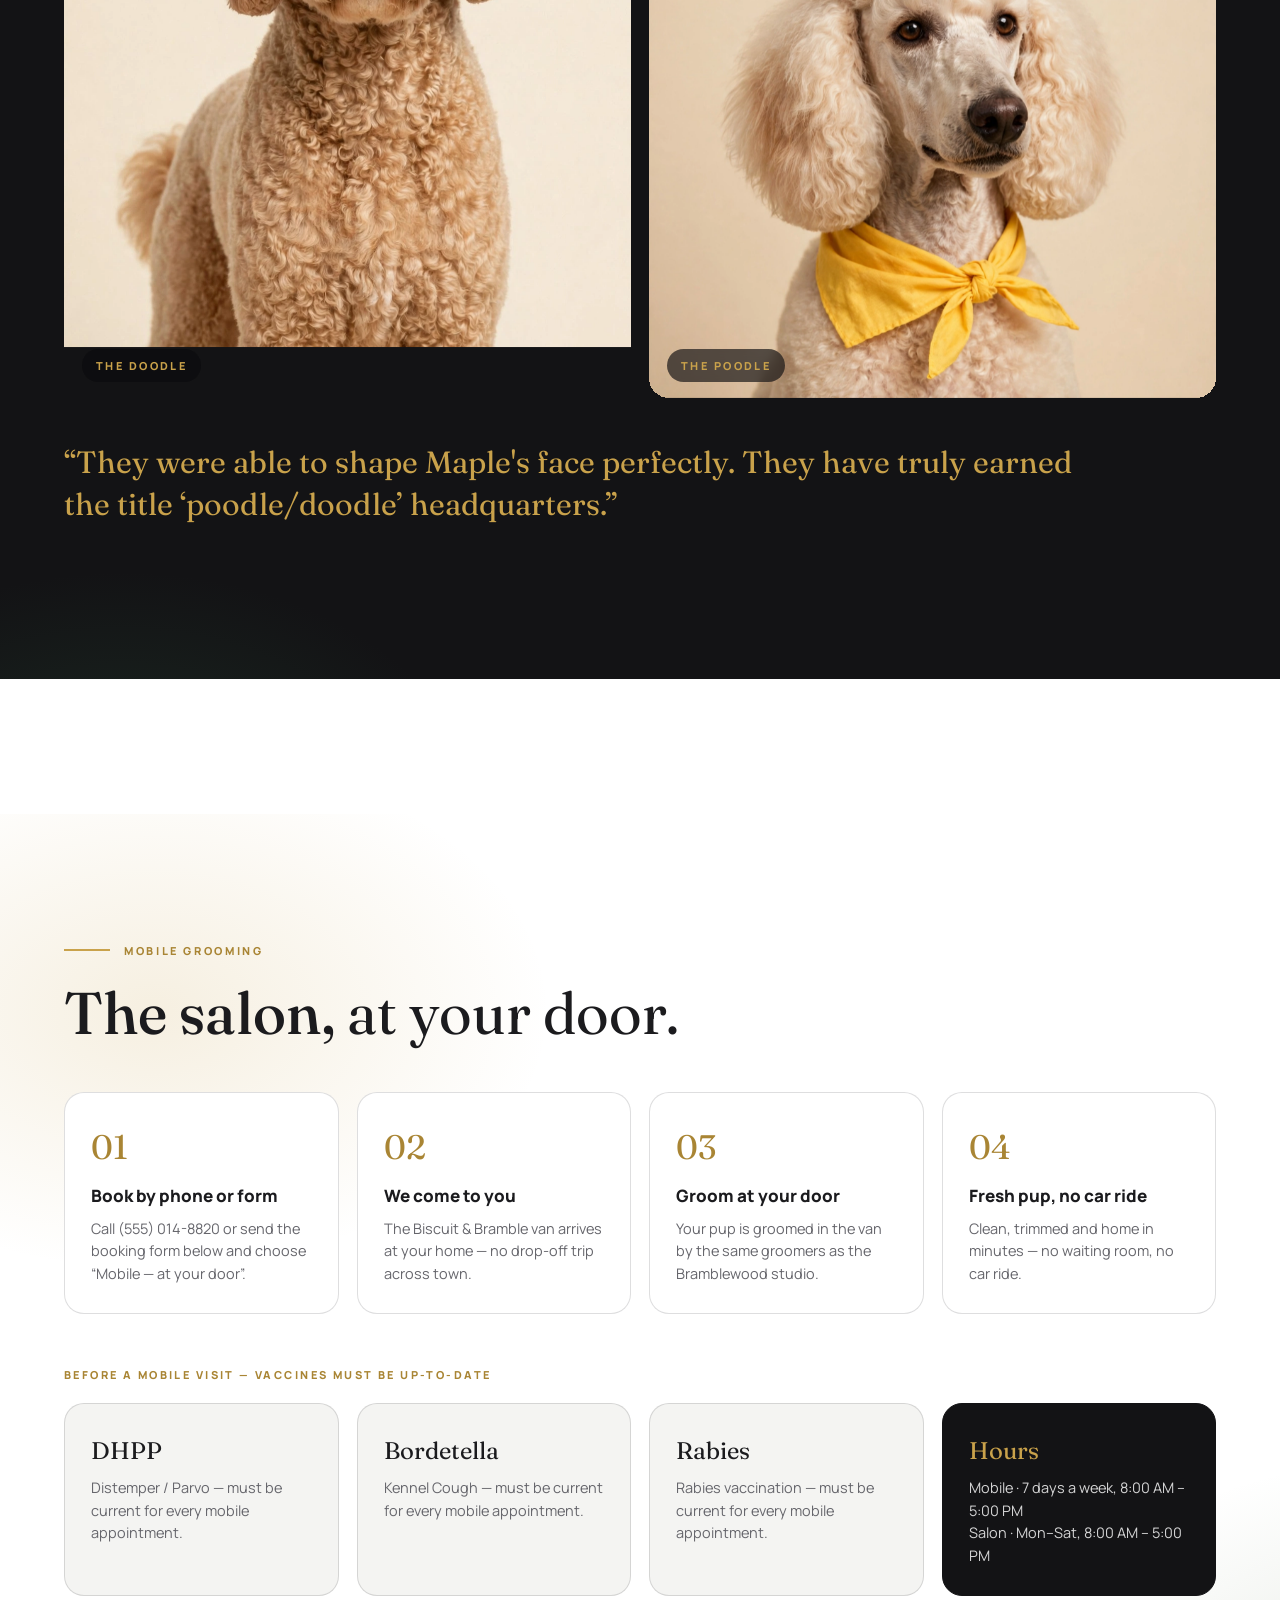
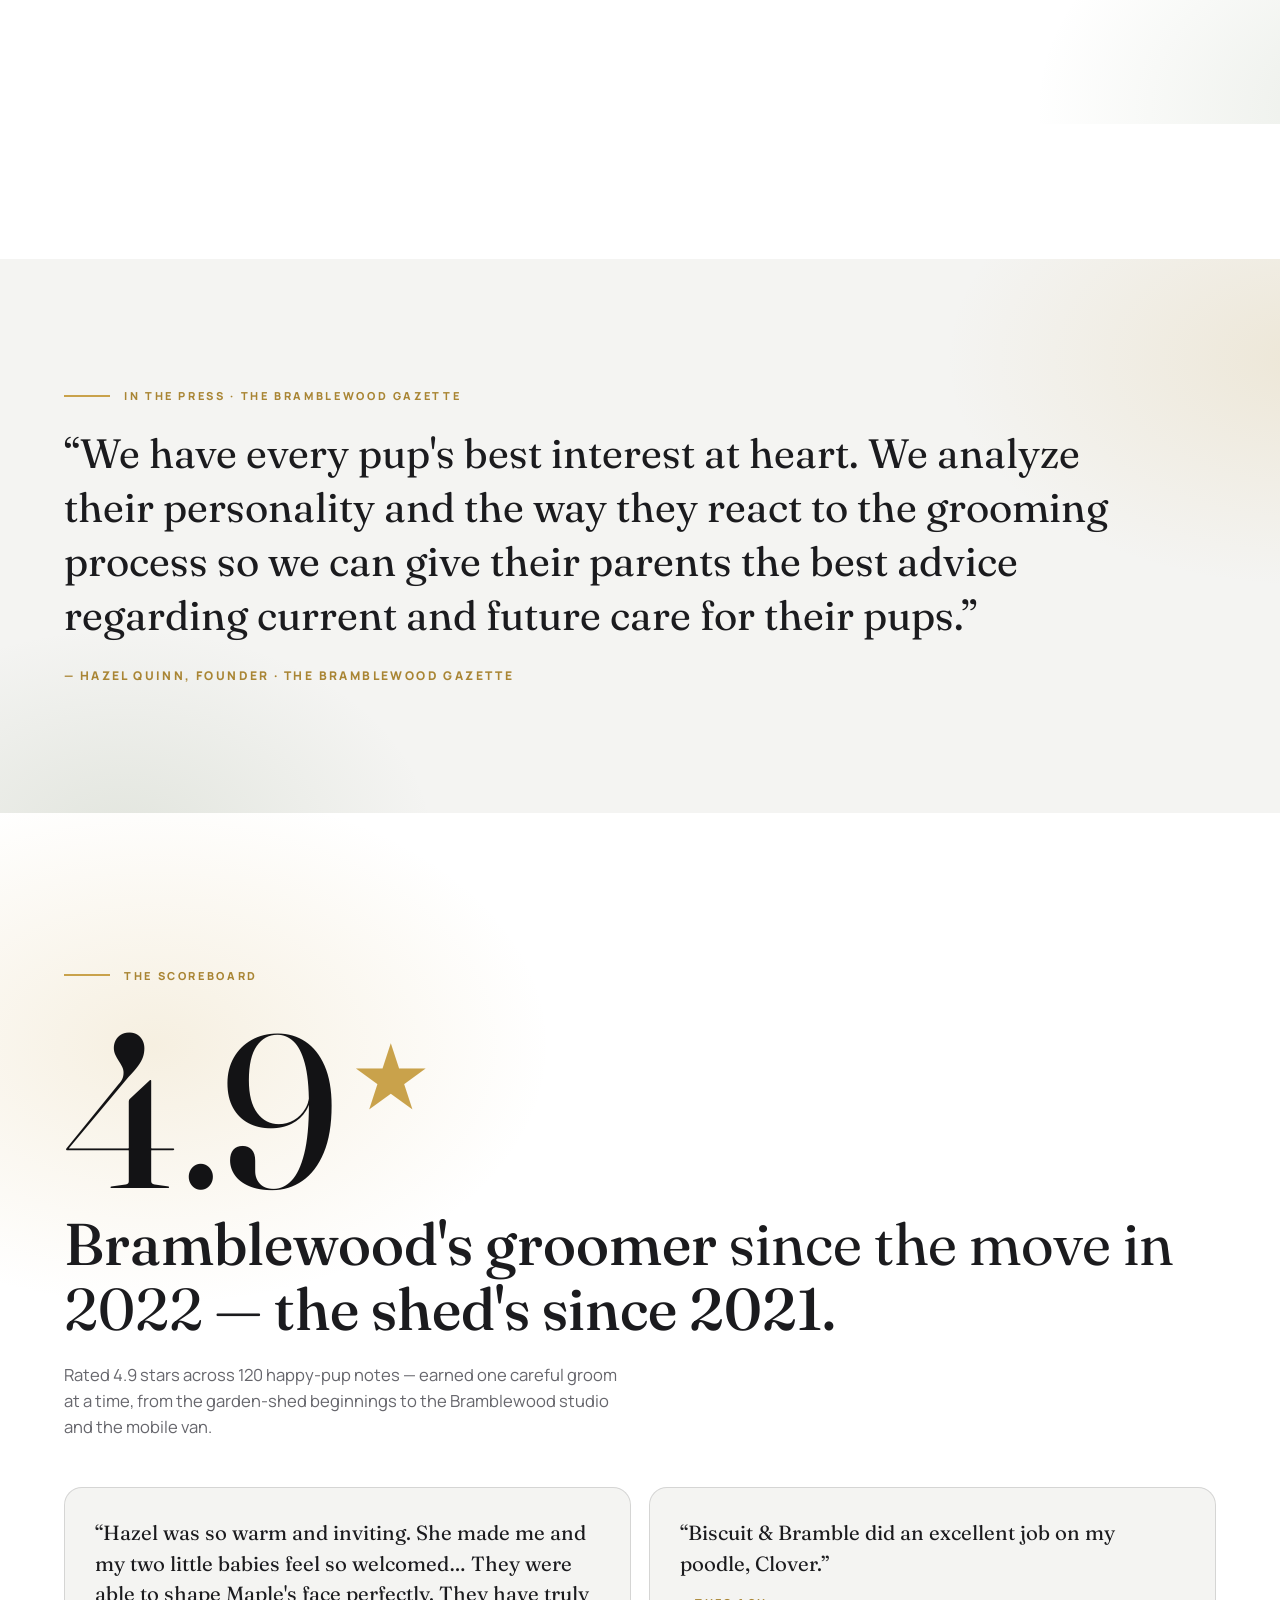
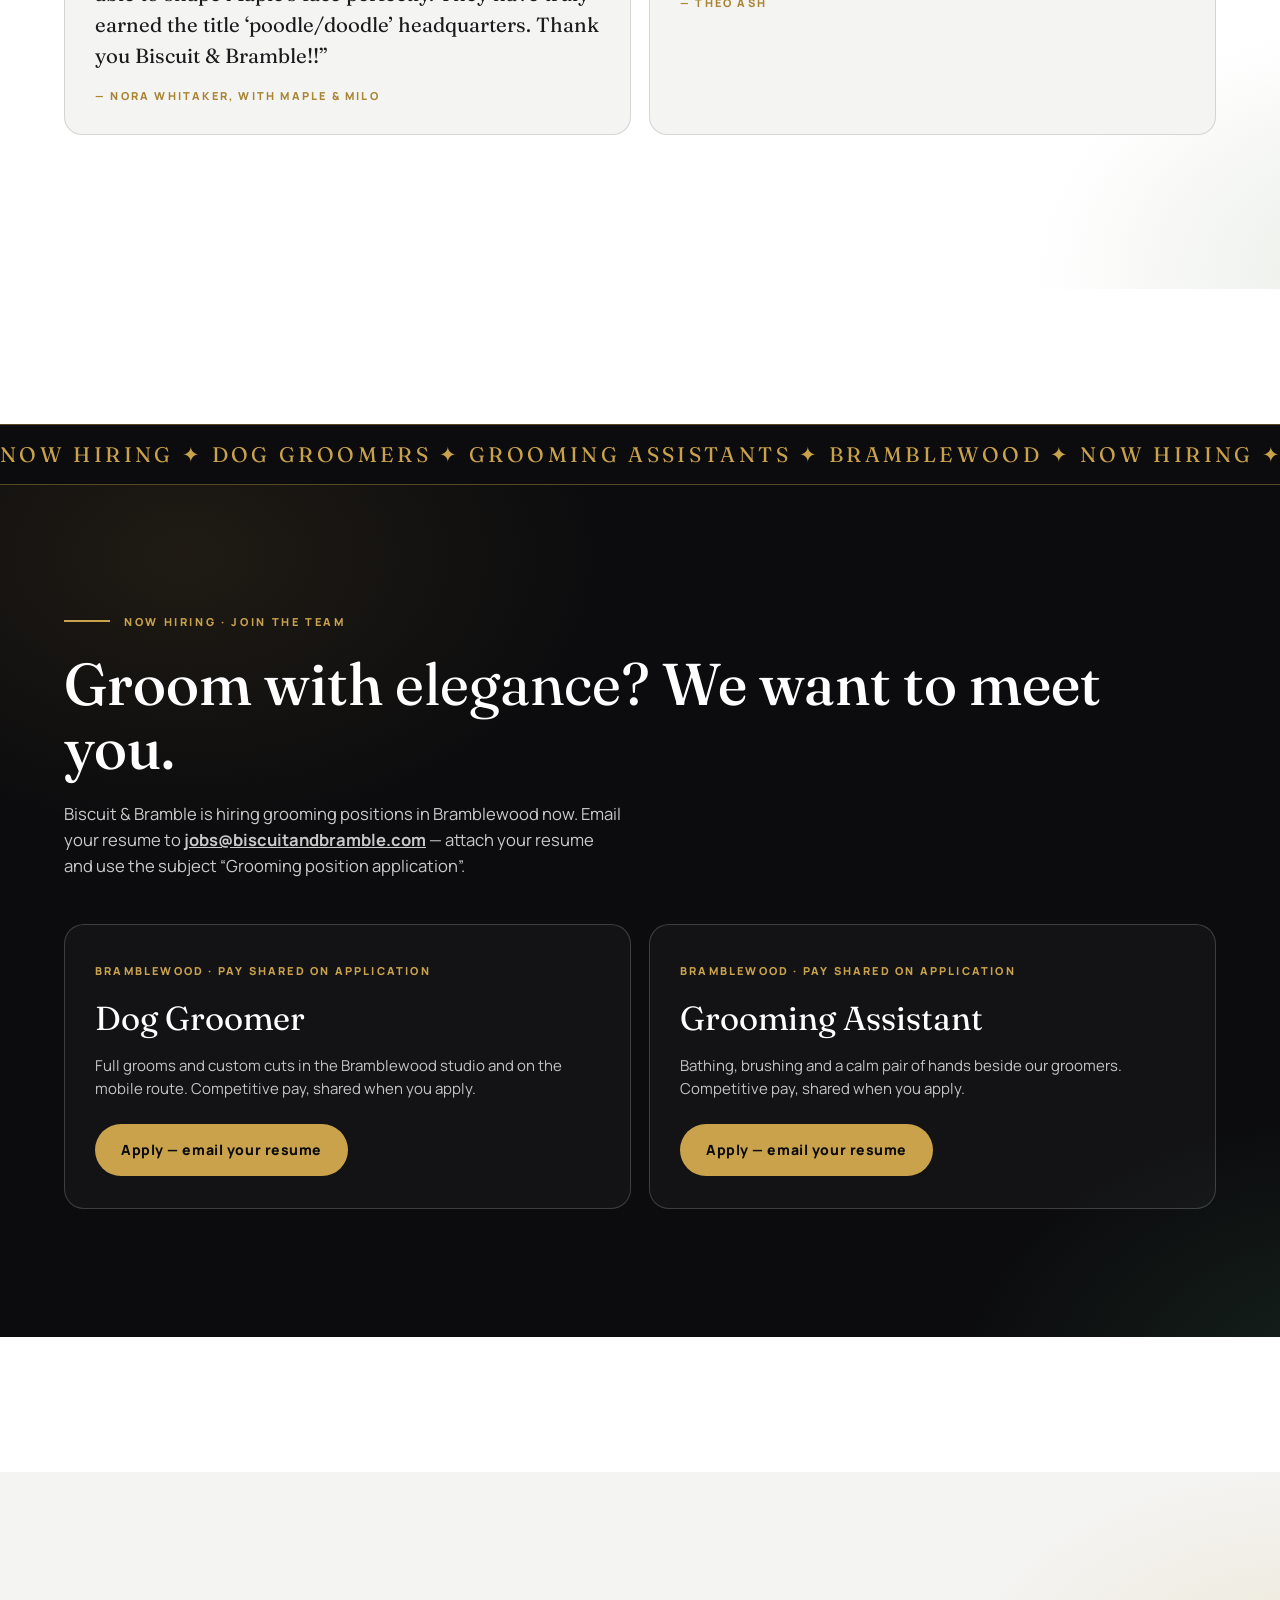
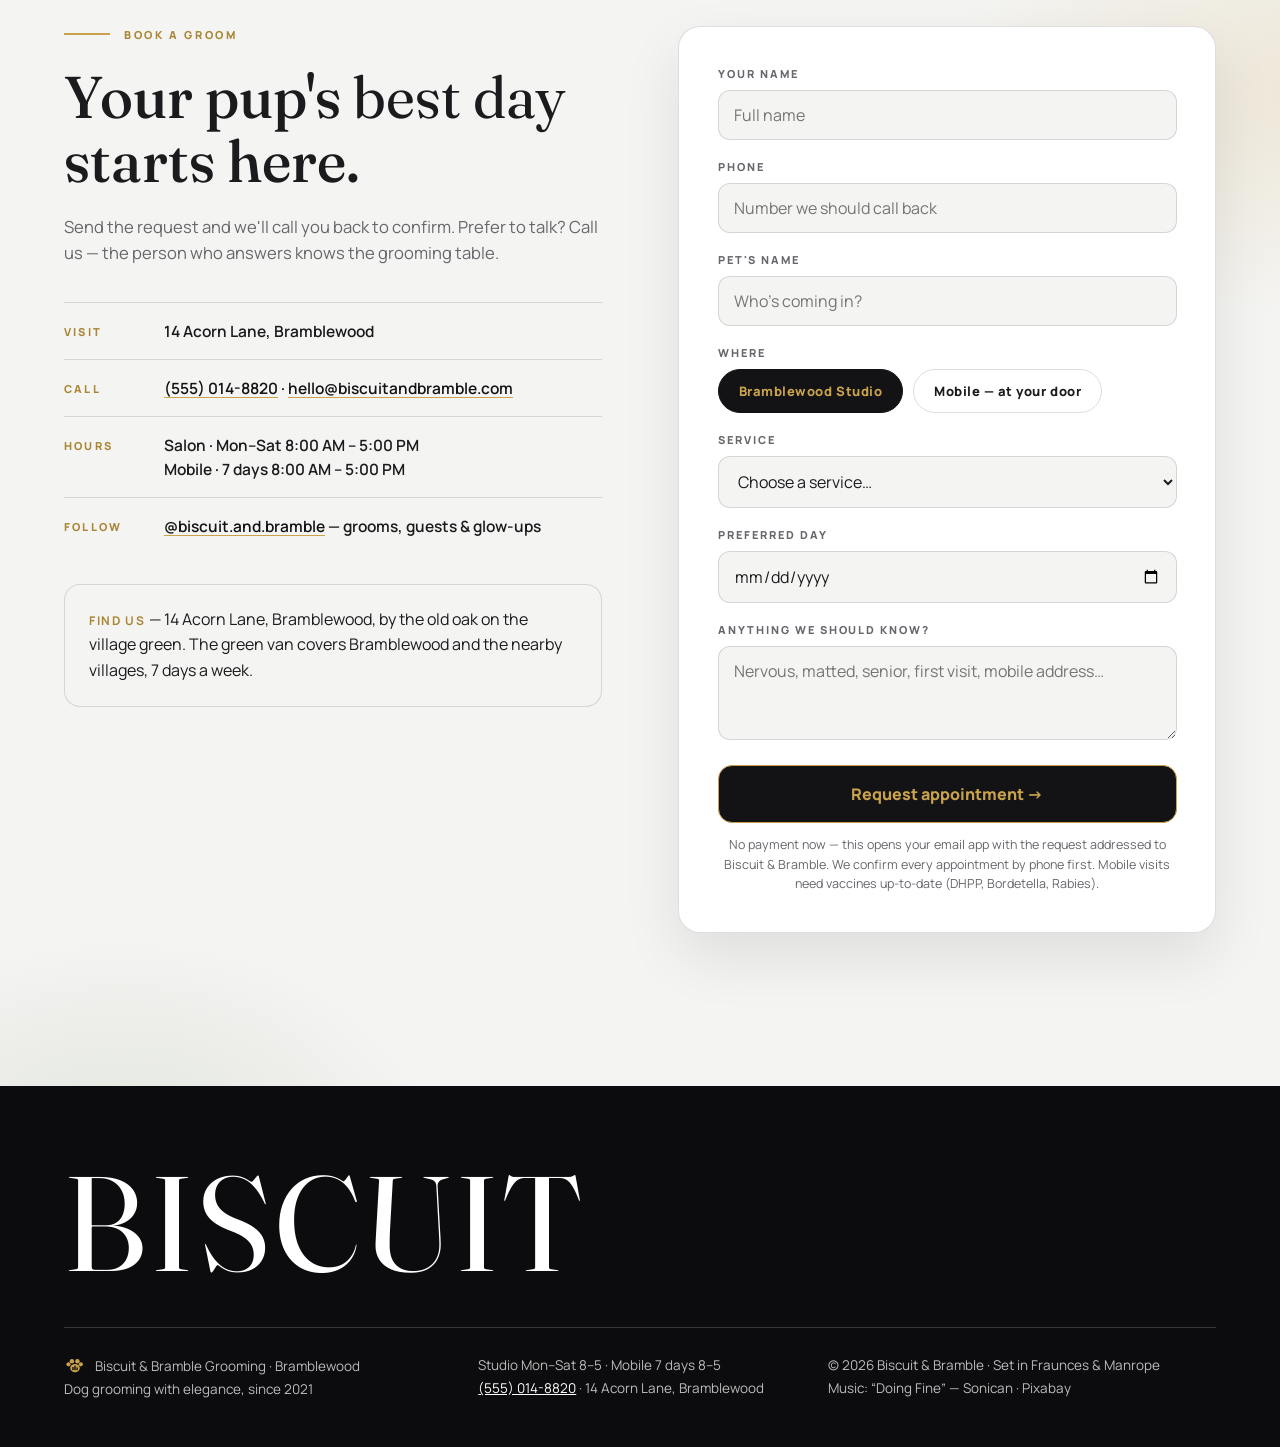
==== commit ebcdb579: "Fix probe findings: make the new motions visible - Gold heading sweep was 0.76s and easy to miss: no" ====
--- a/index.html
+++ b/index.html
@@ -12,7 +12,7 @@
 <link rel="preconnect" href="https://fonts.googleapis.com">
 <link rel="preconnect" href="https://fonts.gstatic.com" crossorigin>
 <link href="https://fonts.googleapis.com/css2?family=Fraunces:opsz,wght@9..144,500;9..144,600&family=Manrope:wght@400;500;600;700;800&display=swap" rel="stylesheet">
-<link rel="stylesheet" href="assets/css/spa.css?v=12">
+<link rel="stylesheet" href="assets/css/spa.css?v=13">
 <script type="application/ld+json">
 {"@context":"https://schema.org","@type":"LocalBusiness","name":"Biscuit &amp; Bramble","description":"Dog grooming with elegance in Bramblewood — salon and mobile grooming, doodle & poodle specialists, since 2021.","telephone":"+1-555-014-8820","email":"hello@biscuitandbramble.com","address":{"@type":"PostalAddress","streetAddress":"14 Acorn Lane","addressLocality":"Bramblewood"},"openingHours":["Mo-Sa 08:00-17:00"],"aggregateRating":{"@type":"AggregateRating","ratingValue":"4.9"}}
 </script>
@@ -423,6 +423,6 @@
 <script src="assets/js/vendor/lenis.min.js?v=1"></script>
 <script src="assets/js/vendor/gsap.min.js?v=1"></script>
 <script src="assets/js/vendor/ScrollTrigger.min.js?v=1"></script>
-<script src="assets/js/spa.js?v=11"></script>
+<script src="assets/js/spa.js?v=12"></script>
 </body>
 </html>
--- a/assets/css/spa.css
+++ b/assets/css/spa.css
@@ -14,9 +14,9 @@
 .lenis.lenis-smooth{scroll-behavior:auto!important}
 body{font-family:var(--sans);background:var(--white);color:var(--ink);font-size:16px;line-height:1.55;-webkit-font-smoothing:antialiased;overflow-x:hidden}
 /* film grain, CSS only (SVG turbulence data-uri, no image file) */
-body::after{content:"";position:fixed;inset:-50%;z-index:120;pointer-events:none;opacity:.05;background-image:url("data:image/svg+xml,%3Csvg xmlns='http://www.w3.org/2000/svg' width='240' height='240'%3E%3Cfilter id='n'%3E%3CfeTurbulence type='fractalNoise' baseFrequency='0.9' numOctaves='2'/%3E%3C/filter%3E%3Crect width='240' height='240' filter='url(%23n)' opacity='0.55'/%3E%3C/svg%3E");animation:grain 9s steps(6) infinite}
+body::after{content:"";position:fixed;inset:-50%;z-index:120;pointer-events:none;opacity:.09;background-image:url("data:image/svg+xml,%3Csvg xmlns='http://www.w3.org/2000/svg' width='240' height='240'%3E%3Cfilter id='n'%3E%3CfeTurbulence type='fractalNoise' baseFrequency='0.9' numOctaves='2'/%3E%3C/filter%3E%3Crect width='240' height='240' filter='url(%23n)' opacity='0.8'/%3E%3C/svg%3E");animation:grain 9s steps(6) infinite}
 @keyframes grain{0%,100%{transform:translate(0,0)}20%{transform:translate(-4%,3%)}40%{transform:translate(3%,-4%)}60%{transform:translate(-2%,-2%)}80%{transform:translate(4%,2%)}}
-@keyframes bgdrift{from{background-position:0% 0%,100% 100%,0 0}to{background-position:6% 10%,94% 88%,0 0}}
+@keyframes bgdrift{from{background-position:0% 0%,100% 100%,0 0}to{background-position:16% 22%,84% 76%,0 0}}
 ::selection{background:var(--gold);color:var(--black2)}
 img{display:block;max-width:100%}
 a{color:inherit}
@@ -26,7 +26,7 @@
 .kick--gold{color:var(--gold)}
 .kick__line{display:inline-block;width:46px;height:2px;background:var(--gold);flex:none;transform-origin:left center}
 .h2{position:relative;font-family:var(--disp);font-weight:500;font-size:clamp(34px,4.6vw,68px);line-height:1.1;letter-spacing:0;margin-bottom:20px}
-.h2wipe{position:absolute;inset:-.06em 0;background:var(--gold);transform:scaleX(0);transform-origin:left center;z-index:3;pointer-events:none}
+.h2wipe{position:absolute;inset:-.1em -.02em;background:var(--gold);transform:scaleX(0);transform-origin:left center;z-index:3;pointer-events:none}
 .h2--light{color:var(--white)}
 .lede{max-width:56ch;color:var(--mute);font-size:clamp(15px,1.3vw,18px)}
 .lede--light{color:rgba(255,255,255,.78)}
@@ -106,7 +106,7 @@
 .band{height:15vh;min-height:84px;max-height:150px}
 
 /* 2 story — pinned horizontal */
-.story{padding:clamp(90px,11vw,150px) 0 clamp(70px,8vw,110px);background:radial-gradient(640px 420px at 10% 18%,rgba(201,162,75,.13),transparent 62%),radial-gradient(560px 400px at 90% 82%,rgba(122,142,104,.13),transparent 62%),var(--white);background-size:120% 120%;animation:bgdrift 38s ease-in-out infinite alternate;overflow:hidden}
+.story{padding:clamp(90px,11vw,150px) 0 clamp(70px,8vw,110px);background:radial-gradient(640px 420px at 10% 18%,rgba(201,162,75,.17),transparent 62%),radial-gradient(560px 400px at 90% 82%,rgba(122,142,104,.16),transparent 62%),var(--white);background-size:120% 120%;animation:bgdrift 24s ease-in-out infinite alternate;overflow:hidden}
 .story__track{display:flex;gap:22px;padding:26px var(--m) 8px;width:max-content;max-width:none}
 .spanel{width:min(600px,78vw);flex:none;background:var(--stone);border:1px solid var(--line);border-radius:22px;overflow:hidden;display:flex;flex-direction:column}
 .spanel img{width:100%;height:290px;object-fit:cover;object-position:center 20%}
@@ -121,7 +121,7 @@
 .story__prog span{display:block;height:100%;background:var(--gold);transform:scaleX(0);transform-origin:left}
 
 /* 3 reveal */
-.reveal-sec{padding:clamp(80px,10vw,140px) 0;background:radial-gradient(600px 380px at 85% 15%,rgba(201,162,75,.12),transparent 60%),radial-gradient(520px 360px at 8% 88%,rgba(122,142,104,.12),transparent 60%),var(--stone);background-size:120% 120%;animation:bgdrift 42s ease-in-out infinite alternate}
+.reveal-sec{padding:clamp(80px,10vw,140px) 0;background:radial-gradient(600px 380px at 85% 15%,rgba(201,162,75,.16),transparent 60%),radial-gradient(520px 360px at 8% 88%,rgba(122,142,104,.15),transparent 60%),var(--stone);background-size:120% 120%;animation:bgdrift 26s ease-in-out infinite alternate}
 .ba{position:relative;margin:44px auto 0;max-width:920px;border-radius:22px;overflow:hidden;aspect-ratio:4/3.3;background:var(--black2);--pos:0%;touch-action:none;cursor:ew-resize;box-shadow:0 30px 80px rgba(12,12,14,.22);will-change:clip-path}
 .ba img{user-select:none;-webkit-user-drag:none;pointer-events:none}
 .ba__before{position:absolute;inset:0;width:100%;height:100%;object-fit:cover;object-position:center 40%}
@@ -156,10 +156,11 @@
 .worlds__foot{margin-top:30px;font-family:var(--disp);font-size:clamp(19px,2vw,26px);color:var(--black)}
 
 /* 5 groom journey — pinned centrepiece */
-.journey{color:#fff;background:radial-gradient(700px 460px at 12% 12%,rgba(201,162,75,.10),transparent 60%),radial-gradient(640px 440px at 88% 88%,rgba(46,92,64,.28),transparent 62%),var(--black);background-size:120% 120%;animation:bgdrift 46s ease-in-out infinite alternate}
+.journey{color:#fff;background:radial-gradient(700px 460px at 12% 12%,rgba(201,162,75,.10),transparent 60%),radial-gradient(640px 440px at 88% 88%,rgba(46,92,64,.28),transparent 62%),var(--black);background-size:120% 120%;animation:bgdrift 24s ease-in-out infinite alternate}
 .journey__stage{min-height:100svh;display:flex;flex-direction:column;justify-content:center;padding:clamp(80px,9vw,120px) 0;box-sizing:border-box}
 .journey__body{display:grid;grid-template-columns:1.05fr .95fr;gap:clamp(36px,5vw,90px);align-items:center;width:100%}
-.journey__photos{position:relative;border-radius:22px;overflow:hidden;aspect-ratio:4/4.1;max-height:64vh;width:100%}
+.journey__photos{position:relative;border-radius:22px;overflow:hidden;aspect-ratio:4/4.1;max-height:64vh;width:100%;transition:box-shadow .5s ease}
+.journey__body:hover .journey__photos{box-shadow:0 0 0 2px var(--gold),0 30px 70px rgba(0,0,0,.55)}
 .jphoto{position:absolute;inset:0;width:100%;height:100%;object-fit:cover;object-position:center 32%;opacity:0;will-change:transform,opacity}
 .jphoto.is-on{opacity:1}
 .journey__side{position:relative}
@@ -169,14 +170,15 @@
 .jstep.is-on{position:relative;opacity:1;visibility:visible}
 .jstep__img{display:none}
 .jstep__no{display:none}
-.jstep h3{font-family:var(--disp);font-weight:400;font-size:clamp(30px,3.4vw,48px);margin-bottom:12px;color:var(--gold)}
+.jstep h3{font-family:var(--disp);font-weight:400;font-size:clamp(30px,3.4vw,48px);margin-bottom:12px;color:var(--gold);transition:color .35s}
+.jstep:hover h3{color:#E8C97E}
 .jstep p{color:rgba(255,255,255,.8);font-size:clamp(15.5px,1.4vw,18px);max-width:44ch}
 .jdots{display:flex;gap:10px;margin-top:30px}
 .jdot{width:34px;height:4px;border-radius:4px;background:rgba(255,255,255,.22);transition:background .4s}
 .jdot.is-on{background:var(--gold)}
 
 /* 6 services — package cards + accordion */
-.menu{padding:clamp(80px,10vw,140px) 0;background:radial-gradient(640px 420px at 10% 18%,rgba(201,162,75,.13),transparent 62%),radial-gradient(560px 400px at 90% 82%,rgba(122,142,104,.13),transparent 62%),var(--white);background-size:120% 120%;animation:bgdrift 38s ease-in-out infinite alternate}
+.menu{padding:clamp(80px,10vw,140px) 0;background:radial-gradient(640px 420px at 10% 18%,rgba(201,162,75,.17),transparent 62%),radial-gradient(560px 400px at 90% 82%,rgba(122,142,104,.16),transparent 62%),var(--white);background-size:120% 120%;animation:bgdrift 24s ease-in-out infinite alternate}
 .pkgs{display:grid;grid-template-columns:repeat(3,1fr);gap:18px;margin-top:46px}
 .pkg{position:relative;background:var(--stone);border:1px solid var(--line);border-radius:20px;padding:32px 30px;overflow:hidden;will-change:transform;transition:box-shadow .5s ease,border-color .5s ease}
 .pkg:hover{box-shadow:0 26px 54px rgba(12,12,14,.14);border-color:rgba(201,162,75,.6)}
@@ -204,7 +206,7 @@
 .mrow__body p{padding:0 4px 26px 88px;max-width:70ch;color:var(--mute);font-size:15.5px}
 
 /* 7 doodle & poodle band */
-.doodle{position:relative;color:#fff;padding:clamp(90px,12vw,160px) 0;overflow:hidden;background:radial-gradient(720px 480px at 88% 8%,rgba(201,162,75,.12),transparent 58%),radial-gradient(600px 420px at 8% 92%,rgba(46,92,64,.30),transparent 60%),var(--black);background-size:120% 120%;animation:bgdrift 44s ease-in-out infinite alternate}
+.doodle{position:relative;color:#fff;padding:clamp(90px,12vw,160px) 0;overflow:hidden;background:radial-gradient(720px 480px at 88% 8%,rgba(201,162,75,.16),transparent 58%),radial-gradient(600px 420px at 8% 92%,rgba(46,92,64,.30),transparent 60%),var(--black);background-size:120% 120%;animation:bgdrift 26s ease-in-out infinite alternate}
 .doodle__giant{position:absolute;top:26px;left:0;font-family:var(--disp);font-size:clamp(90px,15vw,230px);line-height:1;white-space:nowrap;color:transparent;-webkit-text-stroke:1.5px rgba(201,162,75,.32);pointer-events:none;will-change:transform}
 .doodle .margins{position:relative}
 .doodle__imgs{display:grid;grid-template-columns:1fr 1fr;gap:18px;margin-top:52px}
@@ -216,16 +218,16 @@
 .doodle__quote{margin-top:44px;font-family:var(--disp);font-size:clamp(21px,2.4vw,32px);line-height:1.35;color:var(--gold);max-width:34em}
 
 /* 8 mobile */
-.mobile{padding:clamp(80px,10vw,140px) 0;background:radial-gradient(640px 420px at 10% 18%,rgba(201,162,75,.13),transparent 62%),radial-gradient(560px 400px at 90% 82%,rgba(122,142,104,.13),transparent 62%),var(--white);background-size:120% 120%;animation:bgdrift 38s ease-in-out infinite alternate}
+.mobile{padding:clamp(80px,10vw,140px) 0;background:radial-gradient(640px 420px at 10% 18%,rgba(201,162,75,.17),transparent 62%),radial-gradient(560px 400px at 90% 82%,rgba(122,142,104,.16),transparent 62%),var(--white);background-size:120% 120%;animation:bgdrift 24s ease-in-out infinite alternate}
 .steps{display:grid;grid-template-columns:repeat(4,1fr);gap:18px;margin-top:46px}
 .step{border:1px solid var(--line);border-radius:20px;padding:28px 26px;background:var(--white);transition:box-shadow .5s ease,border-color .5s ease}
-.step:hover{box-shadow:0 20px 44px rgba(12,12,14,.12);border-color:rgba(201,162,75,.6)}
+.step:hover{box-shadow:0 26px 54px rgba(12,12,14,.2);border-color:rgba(201,162,75,.75)}
 .step b{font-family:var(--disp);font-weight:400;font-size:34px;color:var(--gold2);display:block}
 .step h3{font-size:17px;font-weight:800;margin:10px 0 8px}
 .step p{color:var(--mute);font-size:14.5px}
 .vax{display:grid;grid-template-columns:repeat(4,1fr);gap:18px;margin-top:20px}
 .vaxcard{border-radius:20px;padding:28px 26px;background:var(--stone);border:1px solid var(--line);transition:box-shadow .5s ease,border-color .5s ease}
-.vaxcard:hover{box-shadow:0 20px 44px rgba(12,12,14,.12);border-color:rgba(201,162,75,.6)}
+.vaxcard:hover{box-shadow:0 26px 54px rgba(12,12,14,.2);border-color:rgba(201,162,75,.75)}
 .vaxcard h3{font-family:var(--disp);font-weight:400;font-size:24px;margin-bottom:8px}
 .vaxcard p{color:var(--mute);font-size:14.5px}
 .vaxcard--hours{background:var(--black);color:#fff;border-color:var(--black)}
@@ -233,14 +235,14 @@
 .vaxcard--hours p{color:rgba(255,255,255,.82)}
 
 /* 9 press */
-.press{padding:clamp(80px,10vw,130px) 0;background:radial-gradient(600px 380px at 85% 15%,rgba(201,162,75,.12),transparent 60%),radial-gradient(520px 360px at 8% 88%,rgba(122,142,104,.12),transparent 60%),var(--stone);background-size:120% 120%;animation:bgdrift 42s ease-in-out infinite alternate}
+.press{padding:clamp(80px,10vw,130px) 0;background:radial-gradient(600px 380px at 85% 15%,rgba(201,162,75,.16),transparent 60%),radial-gradient(520px 360px at 8% 88%,rgba(122,142,104,.15),transparent 60%),var(--stone);background-size:120% 120%;animation:bgdrift 26s ease-in-out infinite alternate}
 .press__q{font-family:var(--disp);font-size:clamp(24px,3.2vw,44px);line-height:1.32;max-width:26em}
 .press__q .pword{opacity:.13}
 .no-anim .press__q .pword{opacity:1}
 .press__by{margin-top:24px;font-size:12px;font-weight:800;letter-spacing:.2em;text-transform:uppercase;color:var(--gold2)}
 
 /* 10 trust */
-.trust{padding:clamp(90px,12vw,160px) 0;background:radial-gradient(640px 420px at 10% 18%,rgba(201,162,75,.13),transparent 62%),radial-gradient(560px 400px at 90% 82%,rgba(122,142,104,.13),transparent 62%),var(--white);background-size:120% 120%;animation:bgdrift 38s ease-in-out infinite alternate}
+.trust{padding:clamp(90px,12vw,160px) 0;background:radial-gradient(640px 420px at 10% 18%,rgba(201,162,75,.17),transparent 62%),radial-gradient(560px 400px at 90% 82%,rgba(122,142,104,.16),transparent 62%),var(--white);background-size:120% 120%;animation:bgdrift 24s ease-in-out infinite alternate}
 .trust__big{font-family:var(--disp);font-size:clamp(110px,17vw,270px);line-height:.95;color:var(--black);display:flex;align-items:flex-start;gap:10px}
 .trust__star{color:var(--gold);font-size:.42em;margin-top:.3em}
 .quotes{display:grid;grid-template-columns:1fr 1fr;gap:18px;margin-top:48px}
@@ -249,7 +251,7 @@
 .quotes blockquote span{display:block;margin-top:16px;font-family:var(--sans);font-size:11px;font-weight:800;letter-spacing:.2em;text-transform:uppercase;color:var(--gold2)}
 
 /* 11 hiring */
-.hiring{color:#fff;background:radial-gradient(700px 460px at 12% 12%,rgba(201,162,75,.10),transparent 60%),radial-gradient(640px 440px at 88% 88%,rgba(46,92,64,.28),transparent 62%),var(--black2);background-size:120% 120%;animation:bgdrift 46s ease-in-out infinite alternate}
+.hiring{color:#fff;background:radial-gradient(700px 460px at 12% 12%,rgba(201,162,75,.10),transparent 60%),radial-gradient(640px 440px at 88% 88%,rgba(46,92,64,.28),transparent 62%),var(--black2);background-size:120% 120%;animation:bgdrift 24s ease-in-out infinite alternate}
 .hiring__in{padding-top:clamp(80px,10vw,130px);padding-bottom:clamp(80px,10vw,130px)}
 .jobs{display:grid;grid-template-columns:1fr 1fr;gap:18px;margin-top:46px}
 .job{position:relative;border:1px solid var(--lineL);border-radius:20px;padding:32px 30px;background:rgba(255,255,255,.03);overflow:hidden}
@@ -260,7 +262,7 @@
 .job p{color:rgba(255,255,255,.75);font-size:15px;margin-bottom:24px}
 
 /* 12 book */
-.book{padding:clamp(90px,12vw,160px) 0;background:radial-gradient(600px 380px at 85% 15%,rgba(201,162,75,.12),transparent 60%),radial-gradient(520px 360px at 8% 88%,rgba(122,142,104,.12),transparent 60%),var(--stone);background-size:120% 120%;animation:bgdrift 42s ease-in-out infinite alternate}
+.book{padding:clamp(90px,12vw,160px) 0;background:radial-gradient(600px 380px at 85% 15%,rgba(201,162,75,.16),transparent 60%),radial-gradient(520px 360px at 8% 88%,rgba(122,142,104,.15),transparent 60%),var(--stone);background-size:120% 120%;animation:bgdrift 26s ease-in-out infinite alternate}
 .book__grid{display:grid;grid-template-columns:1fr 1fr;gap:clamp(40px,6vw,110px)}
 .info{margin-top:36px}
 .info>div{display:grid;grid-template-columns:86px 1fr;gap:14px;padding:16px 0;border-top:1px solid var(--line)}
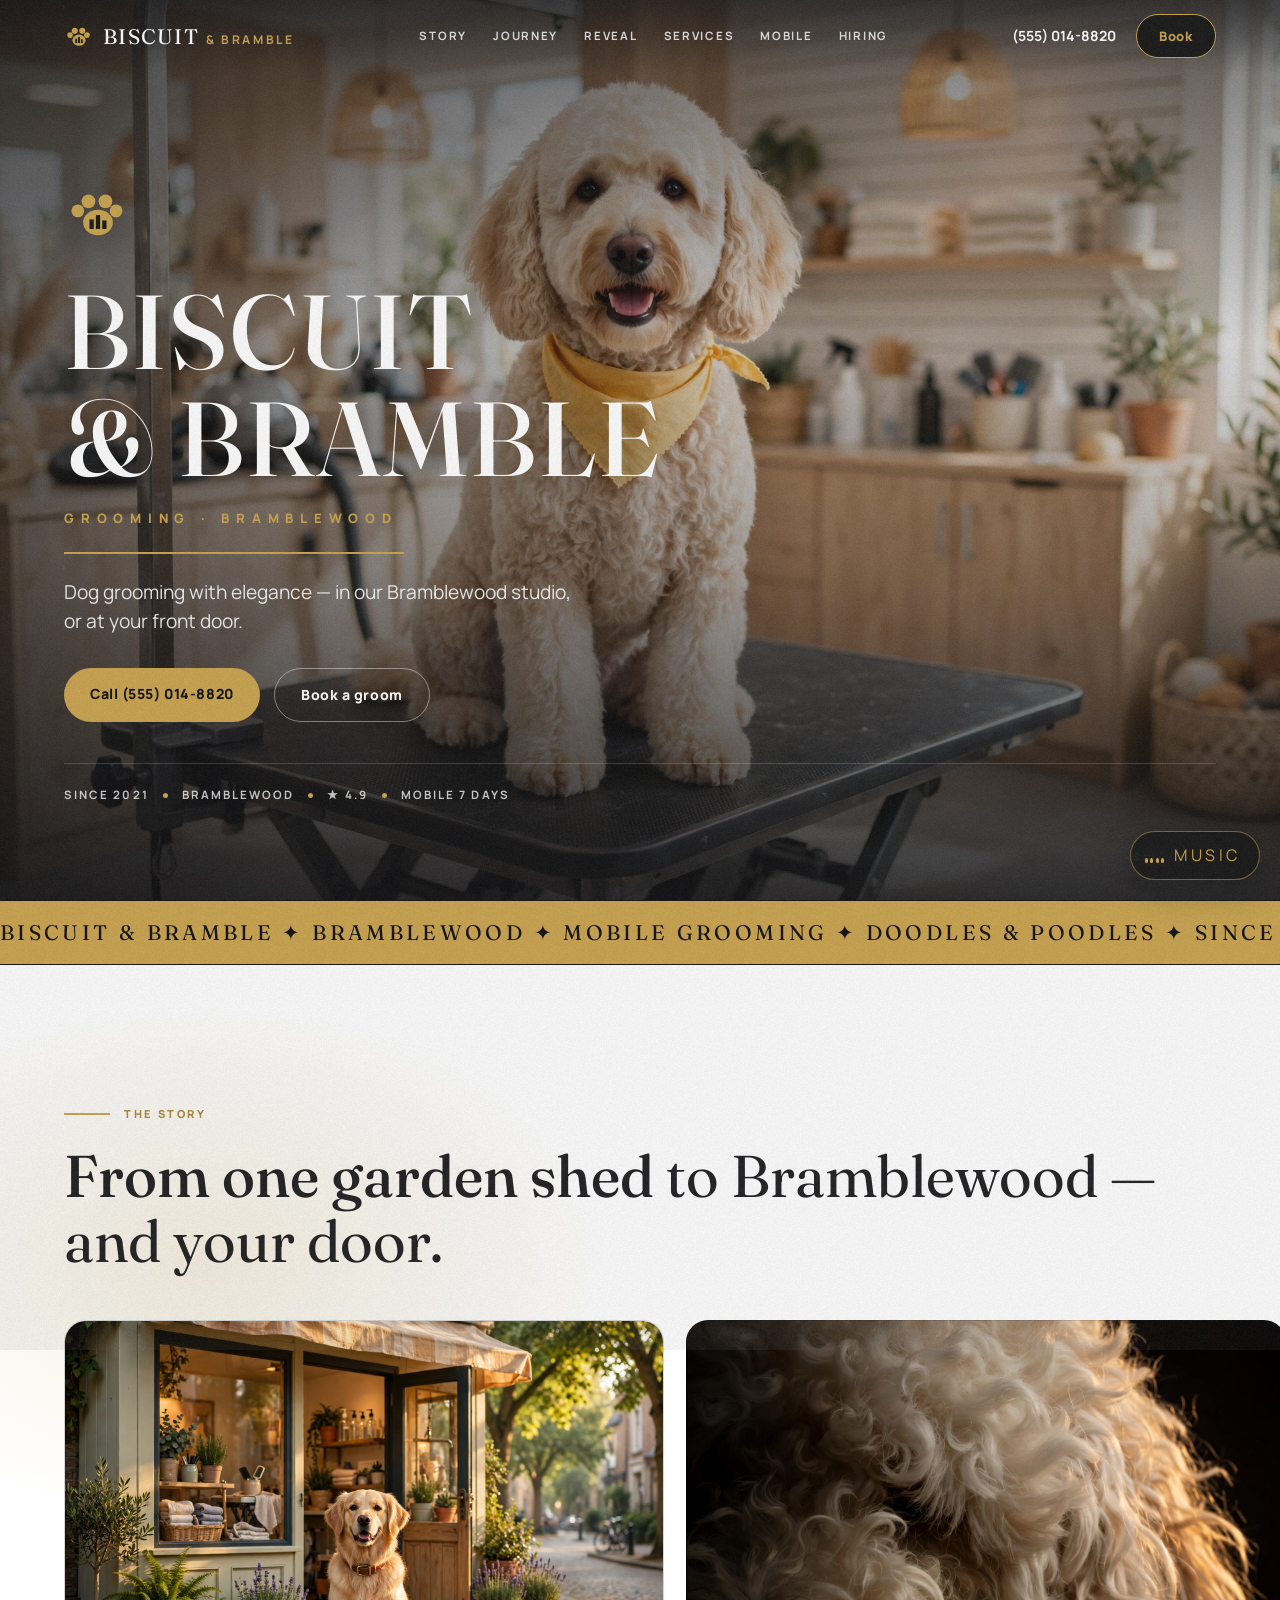
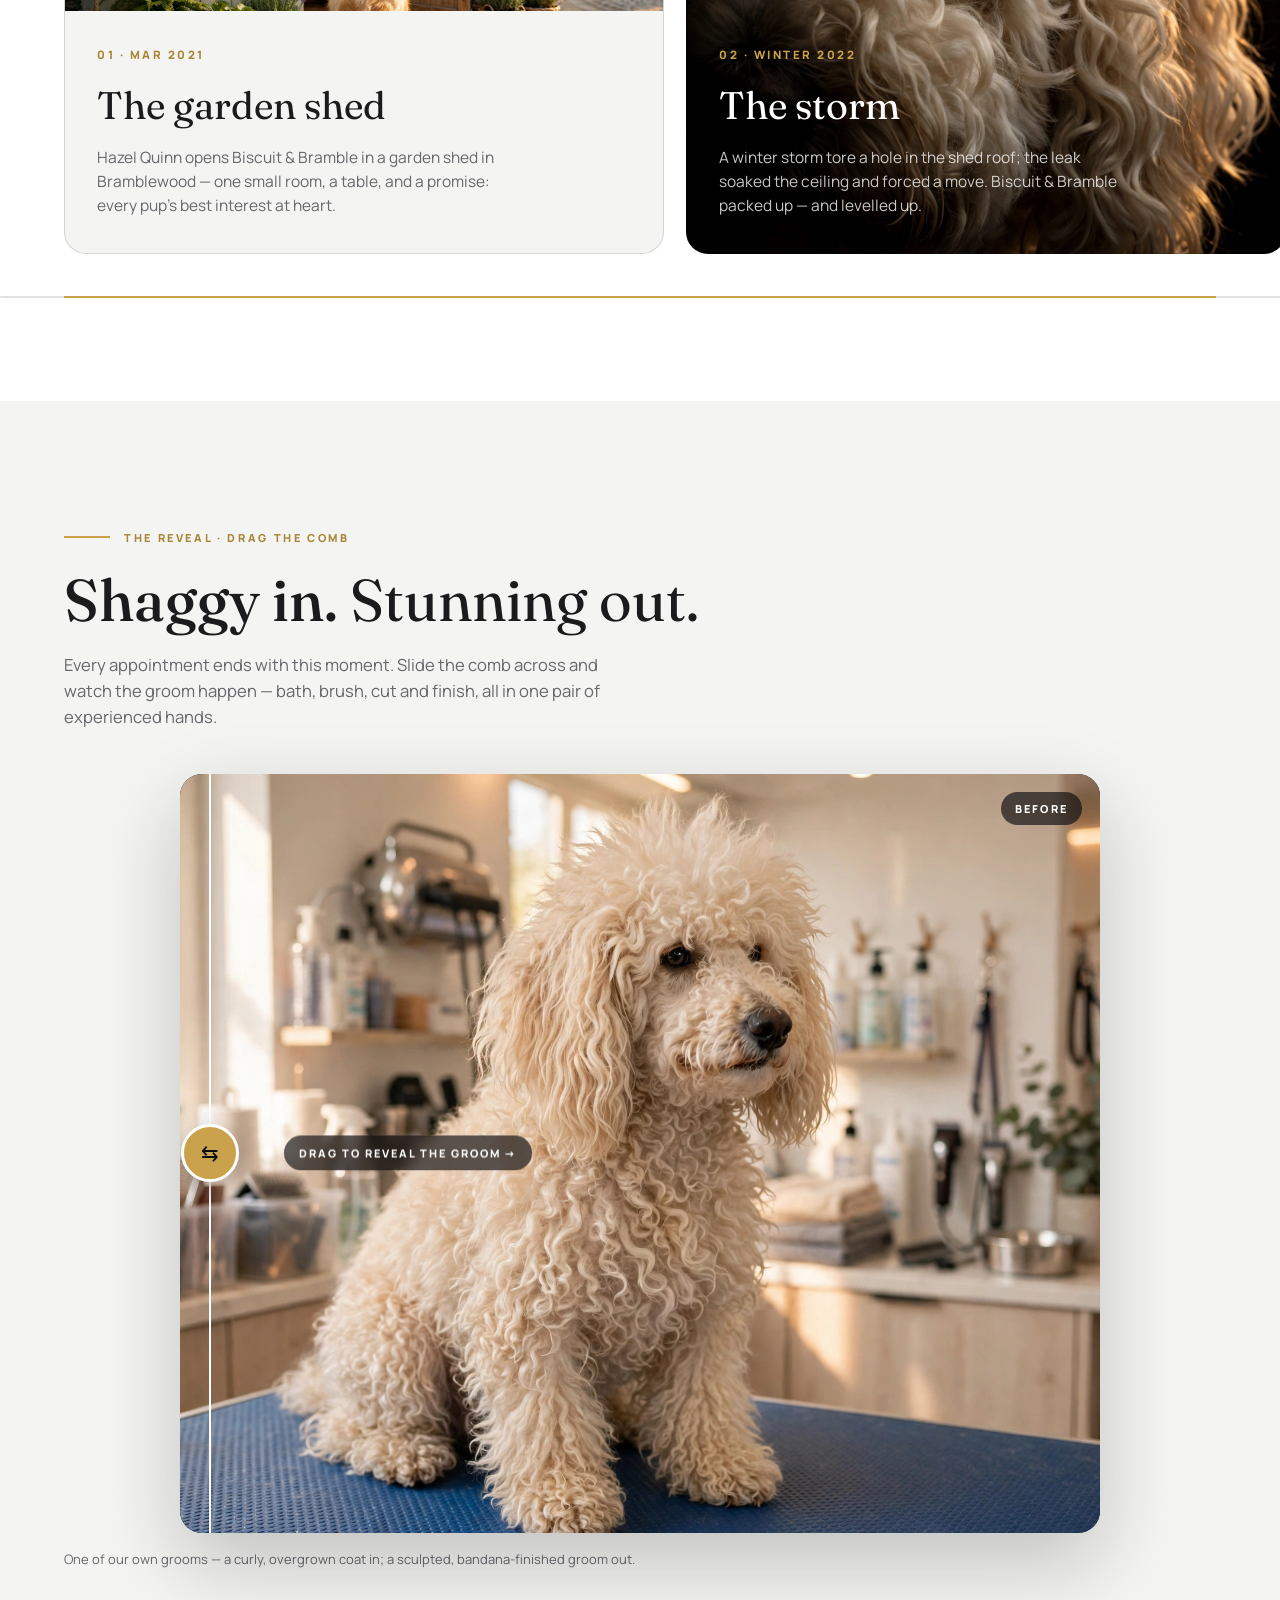
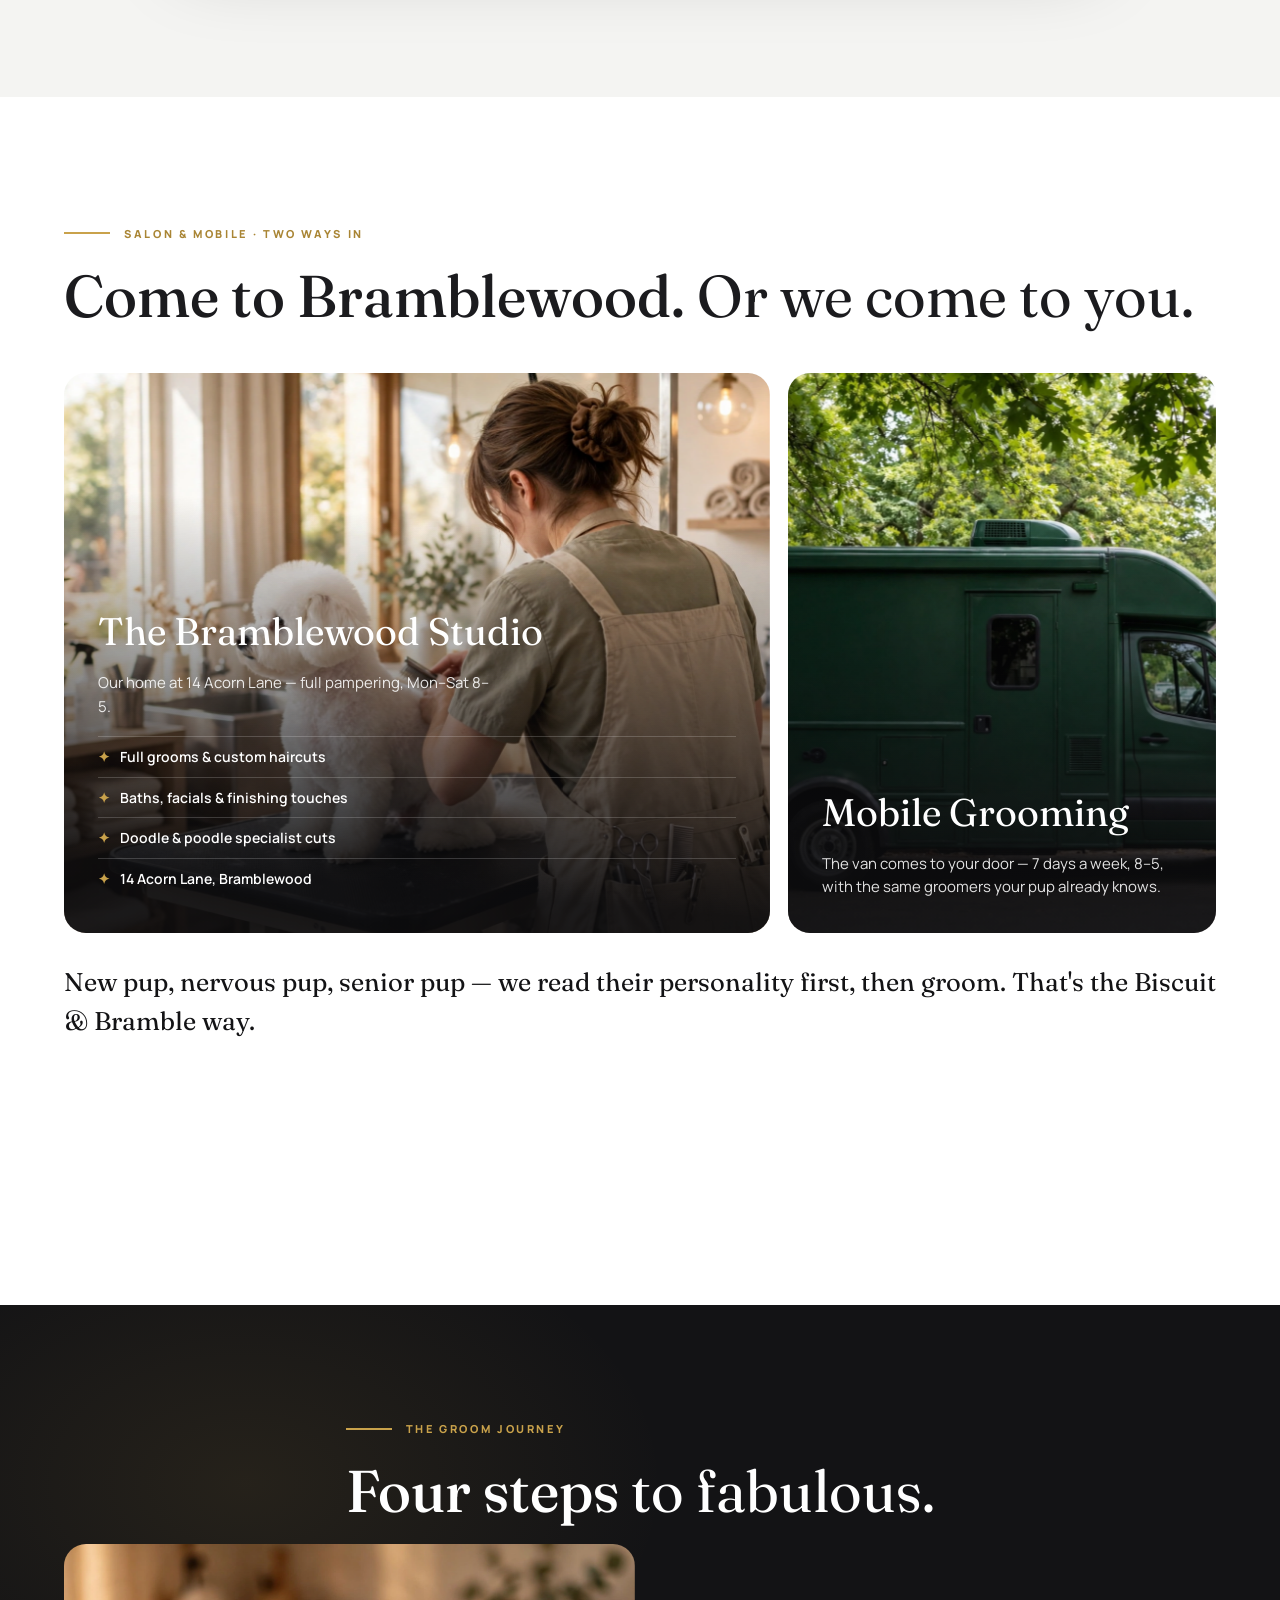
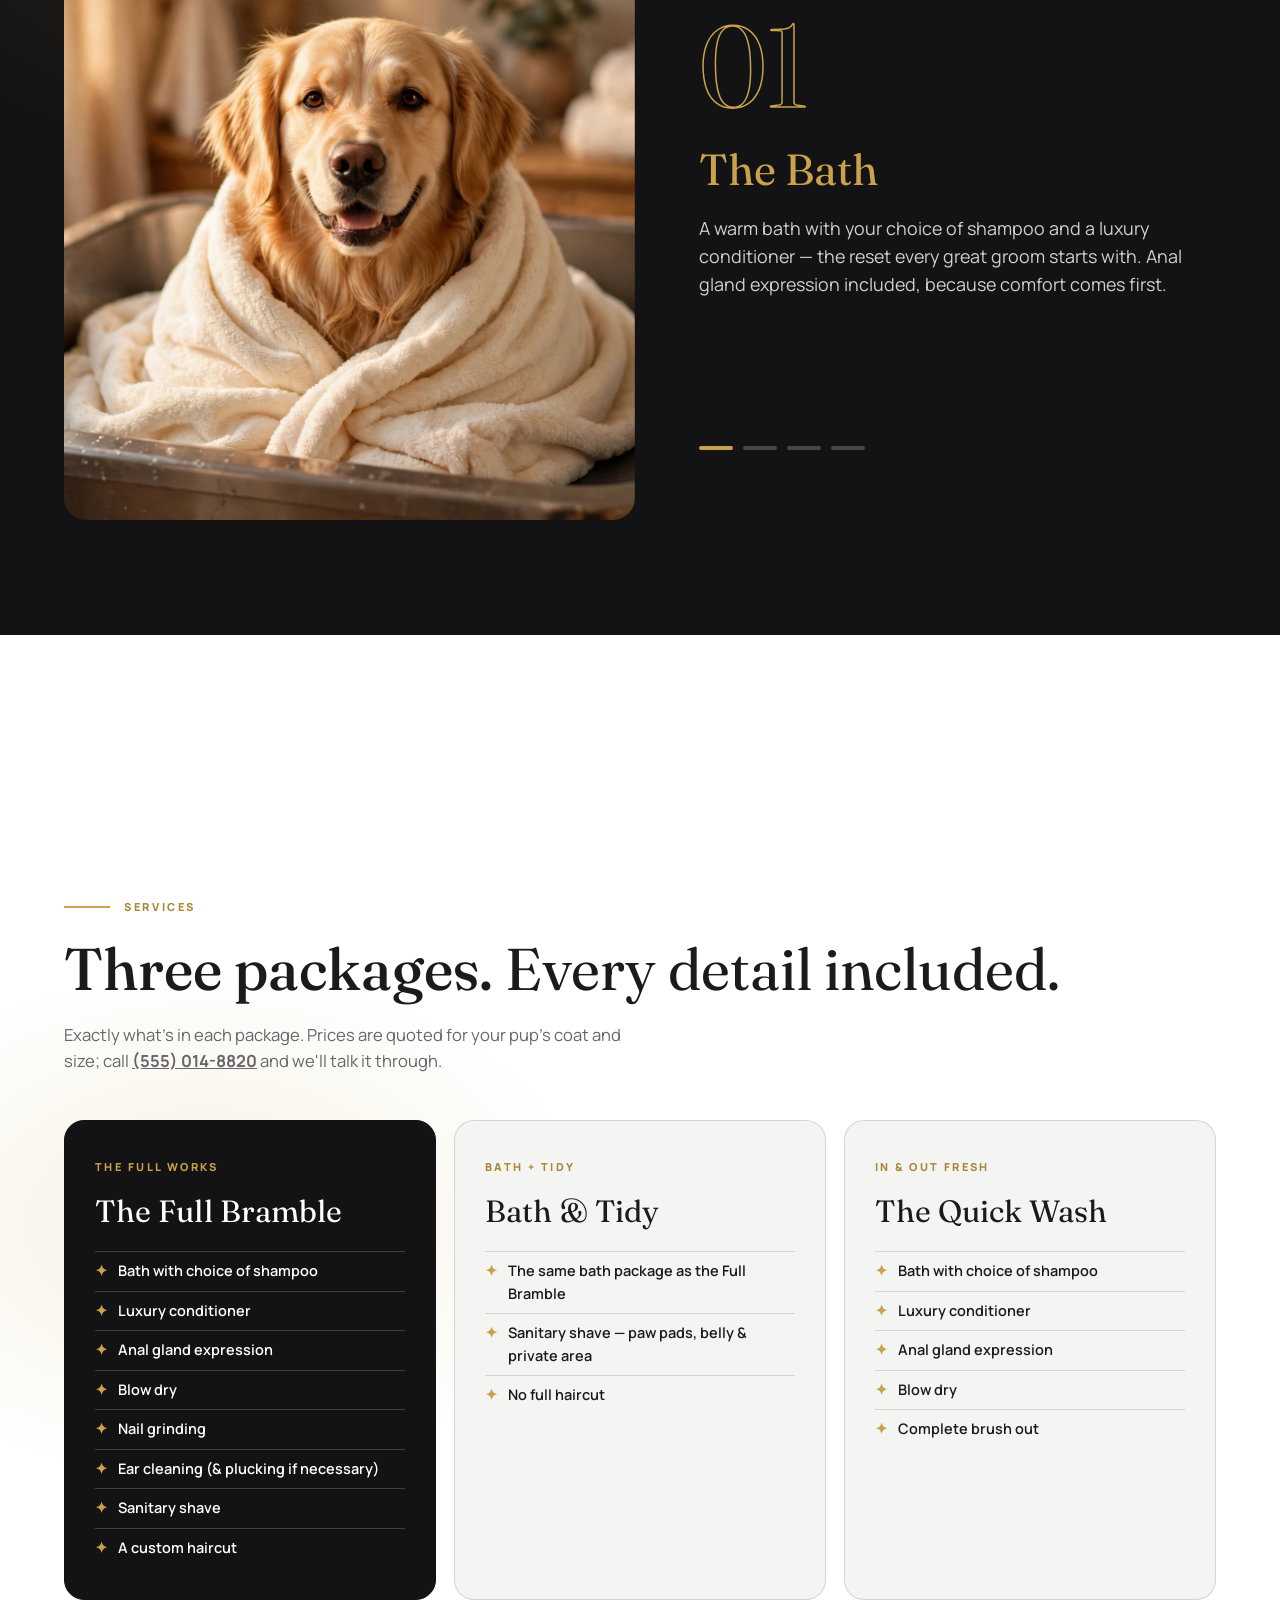
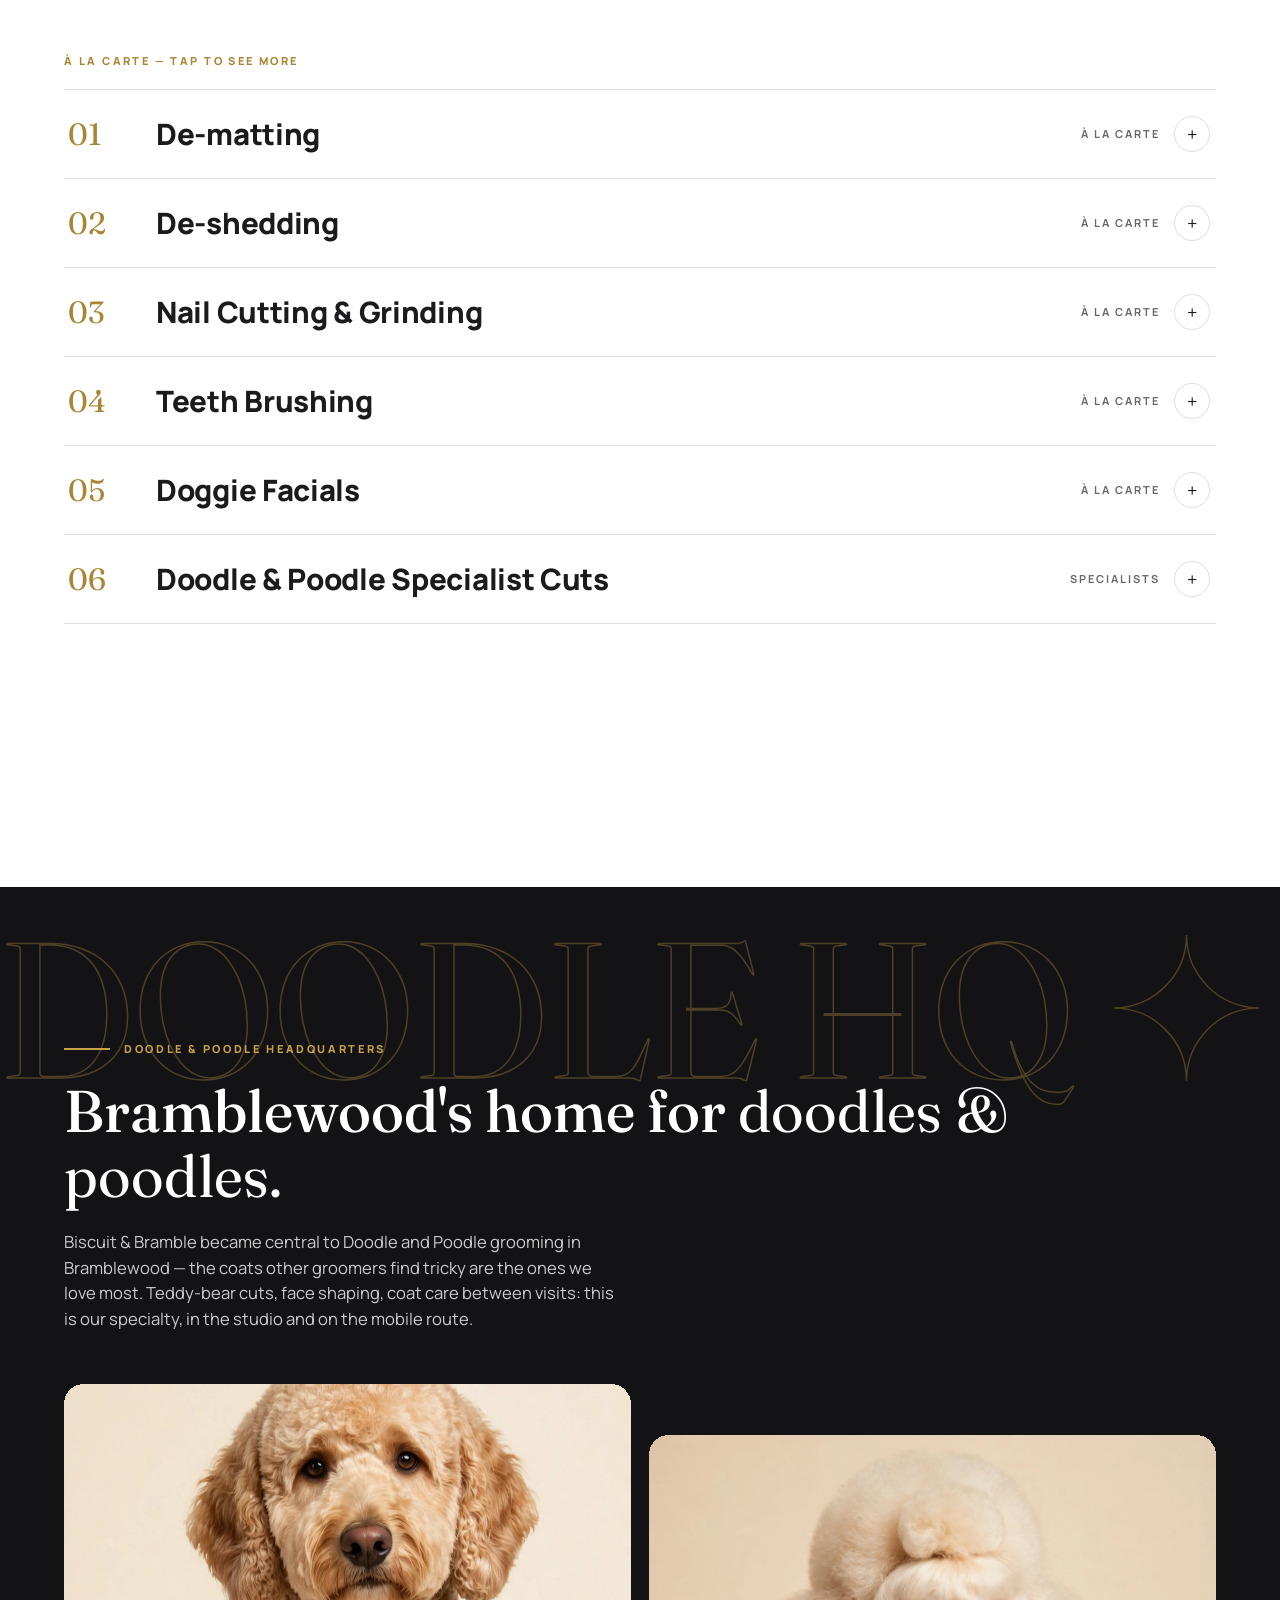
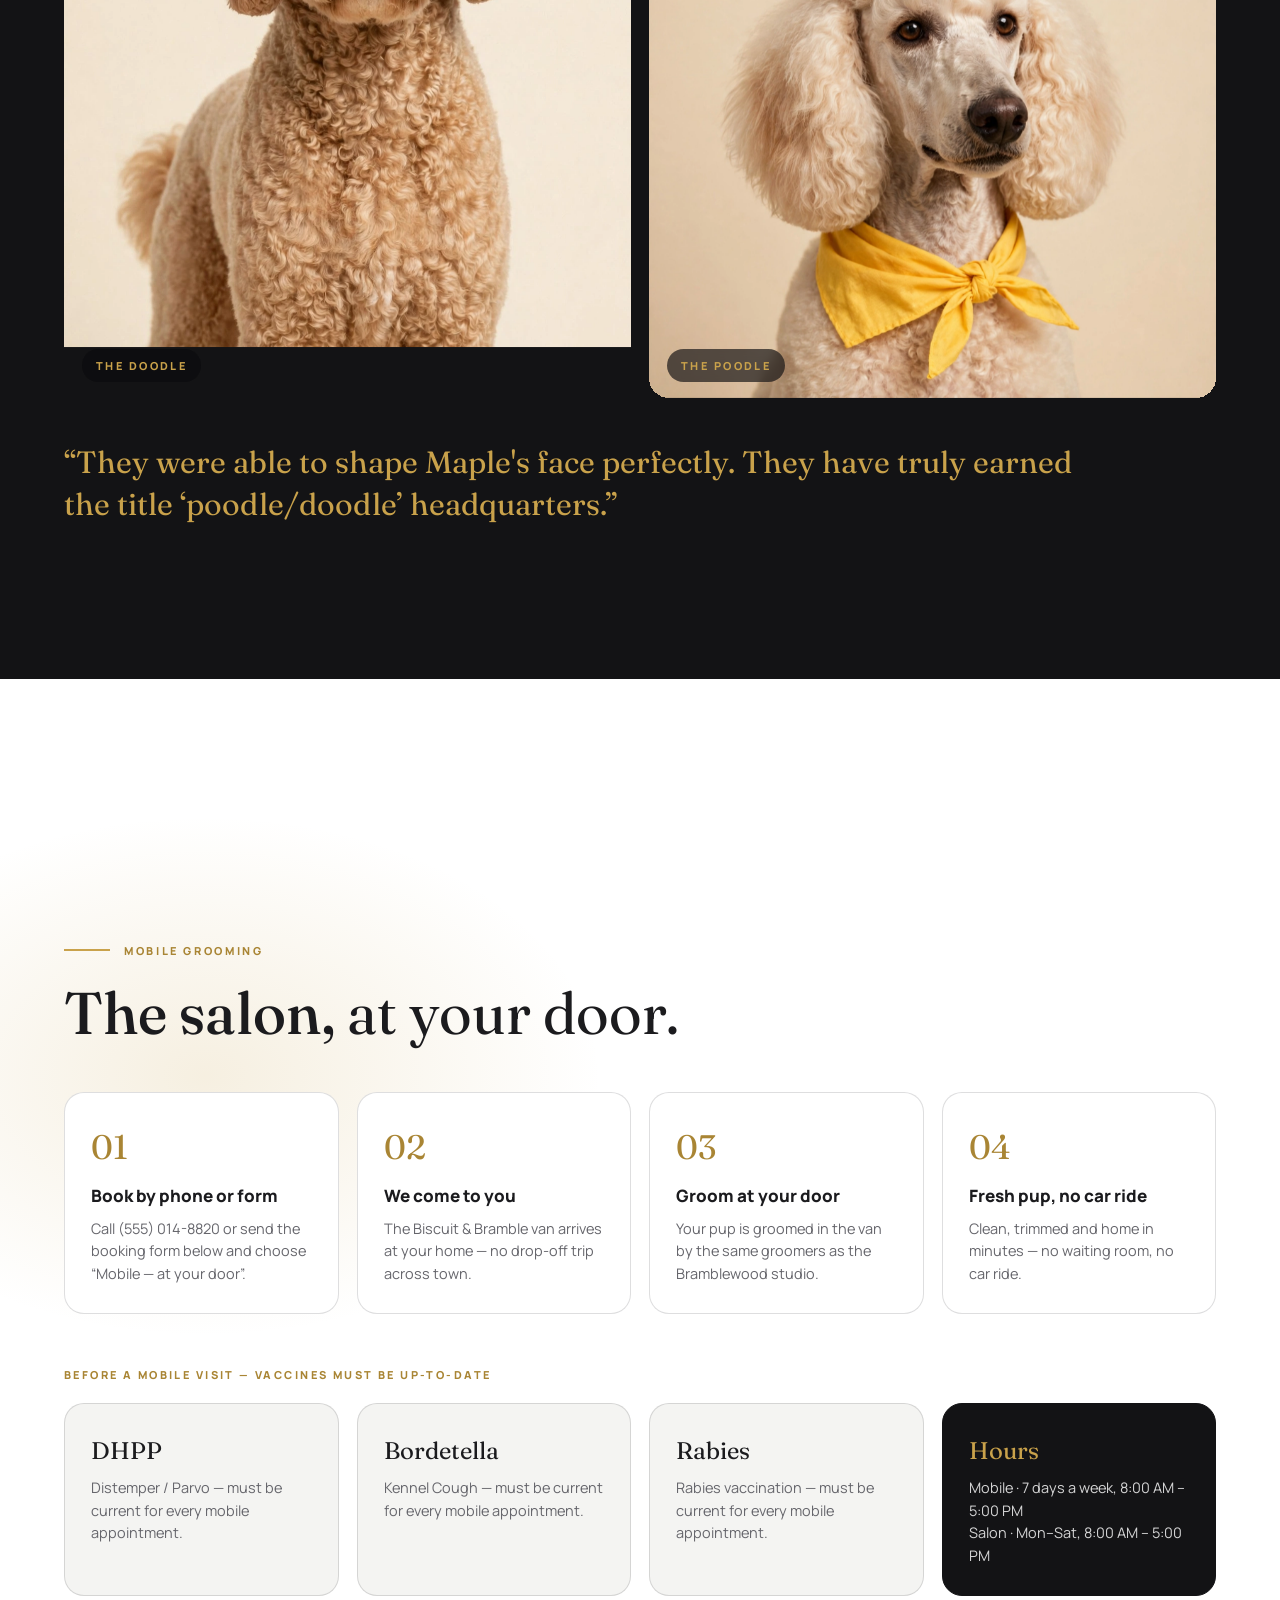
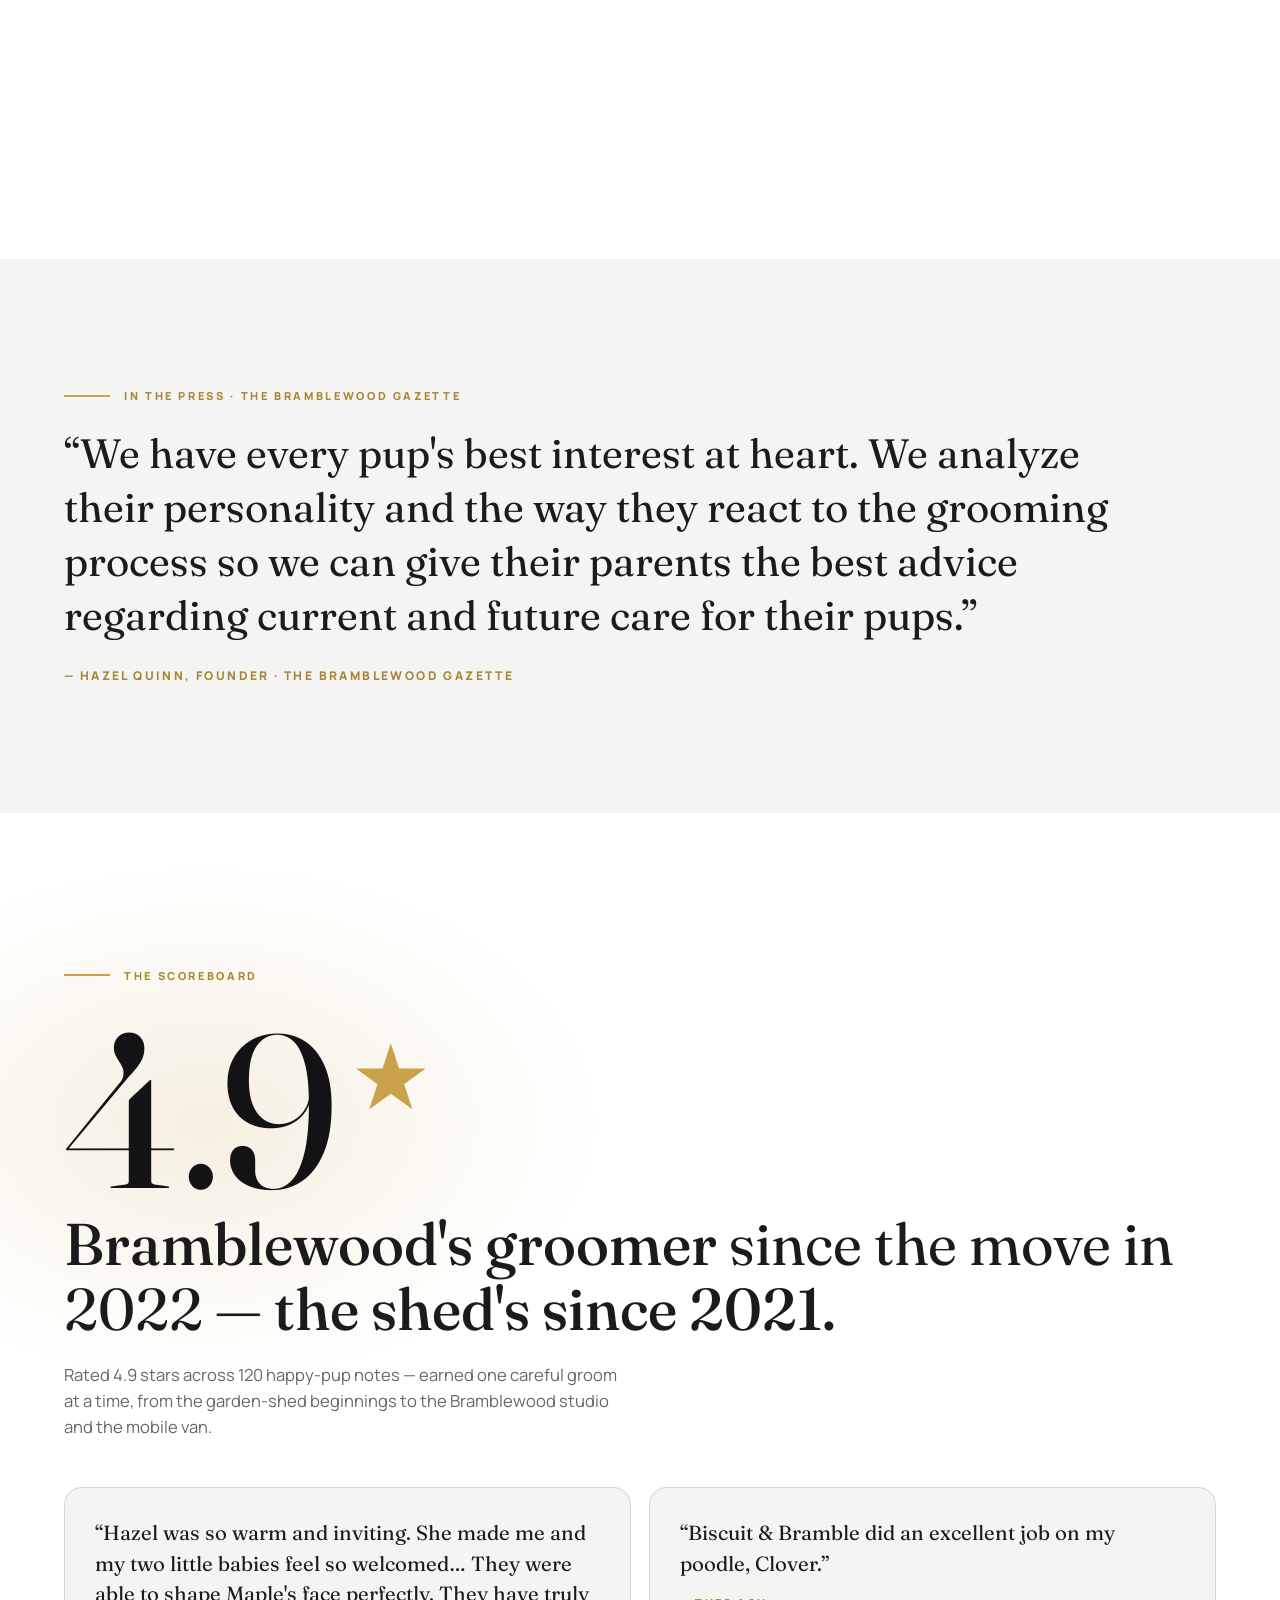
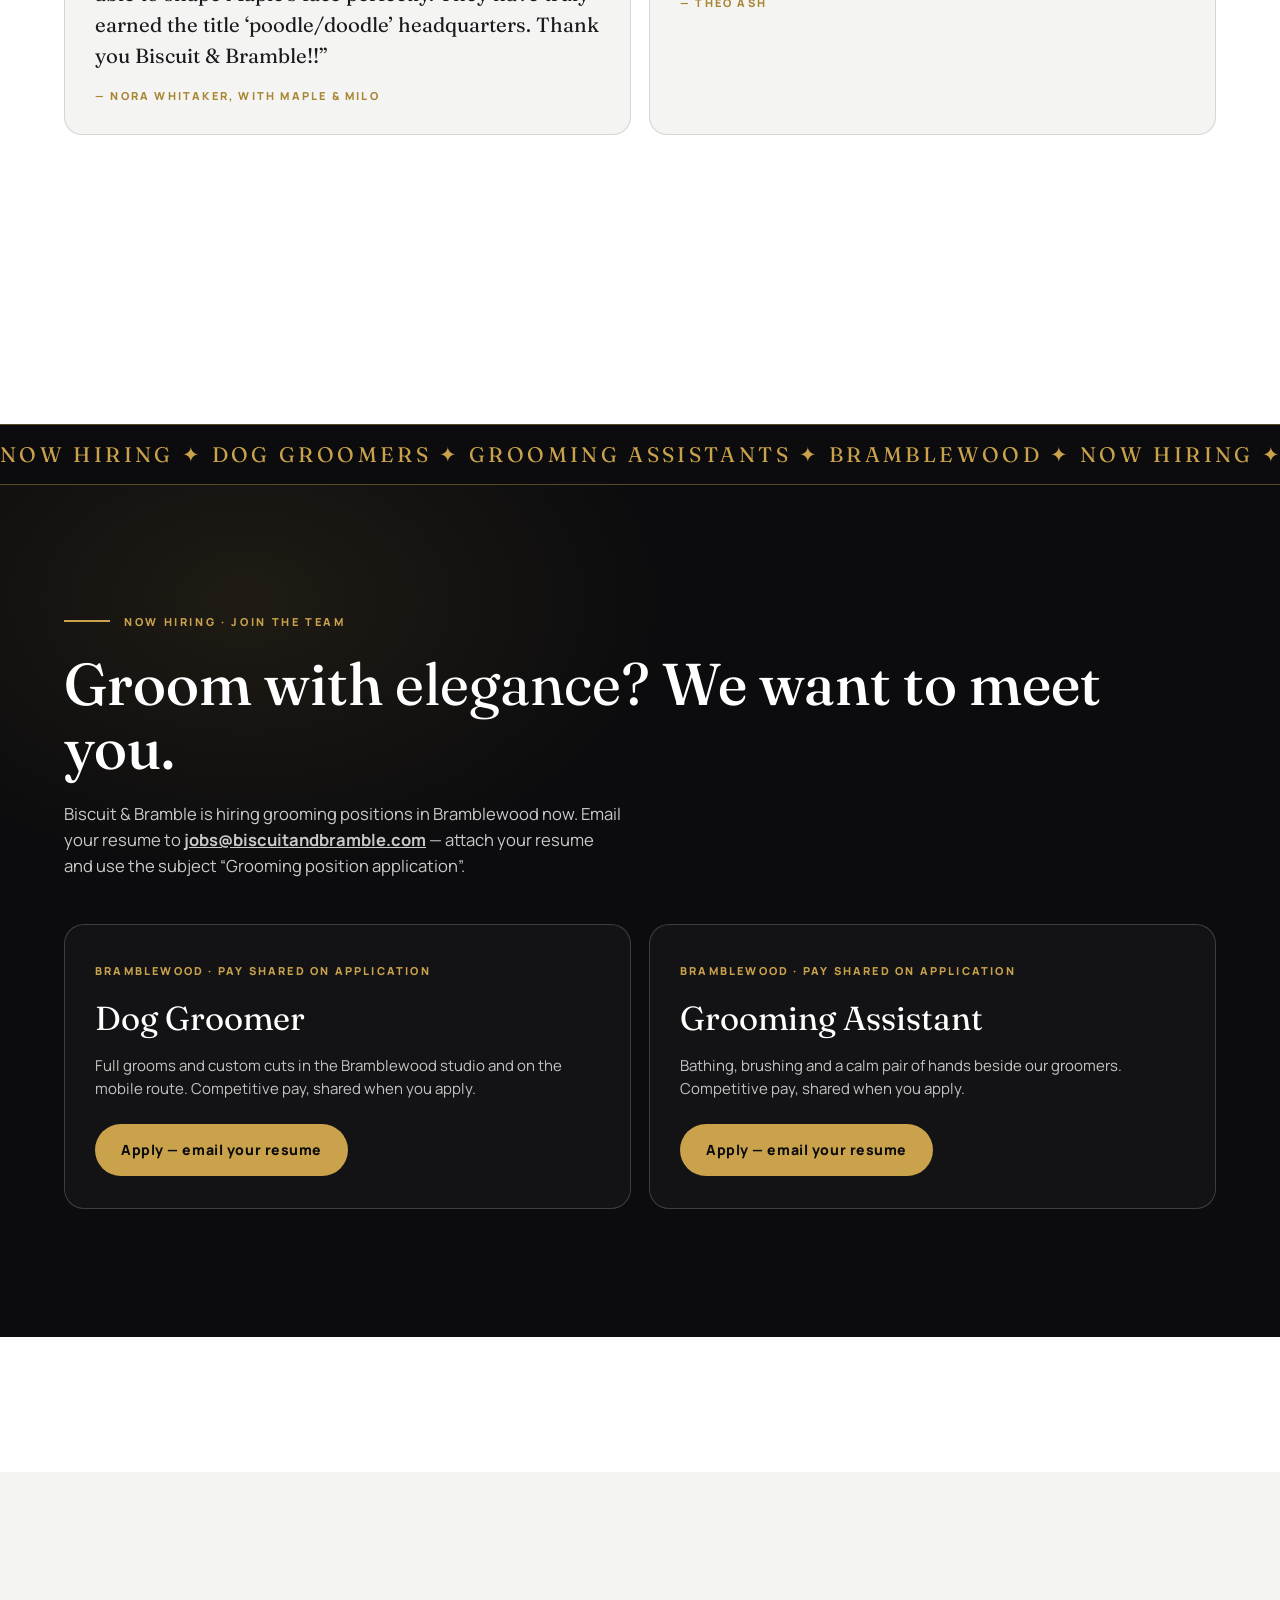
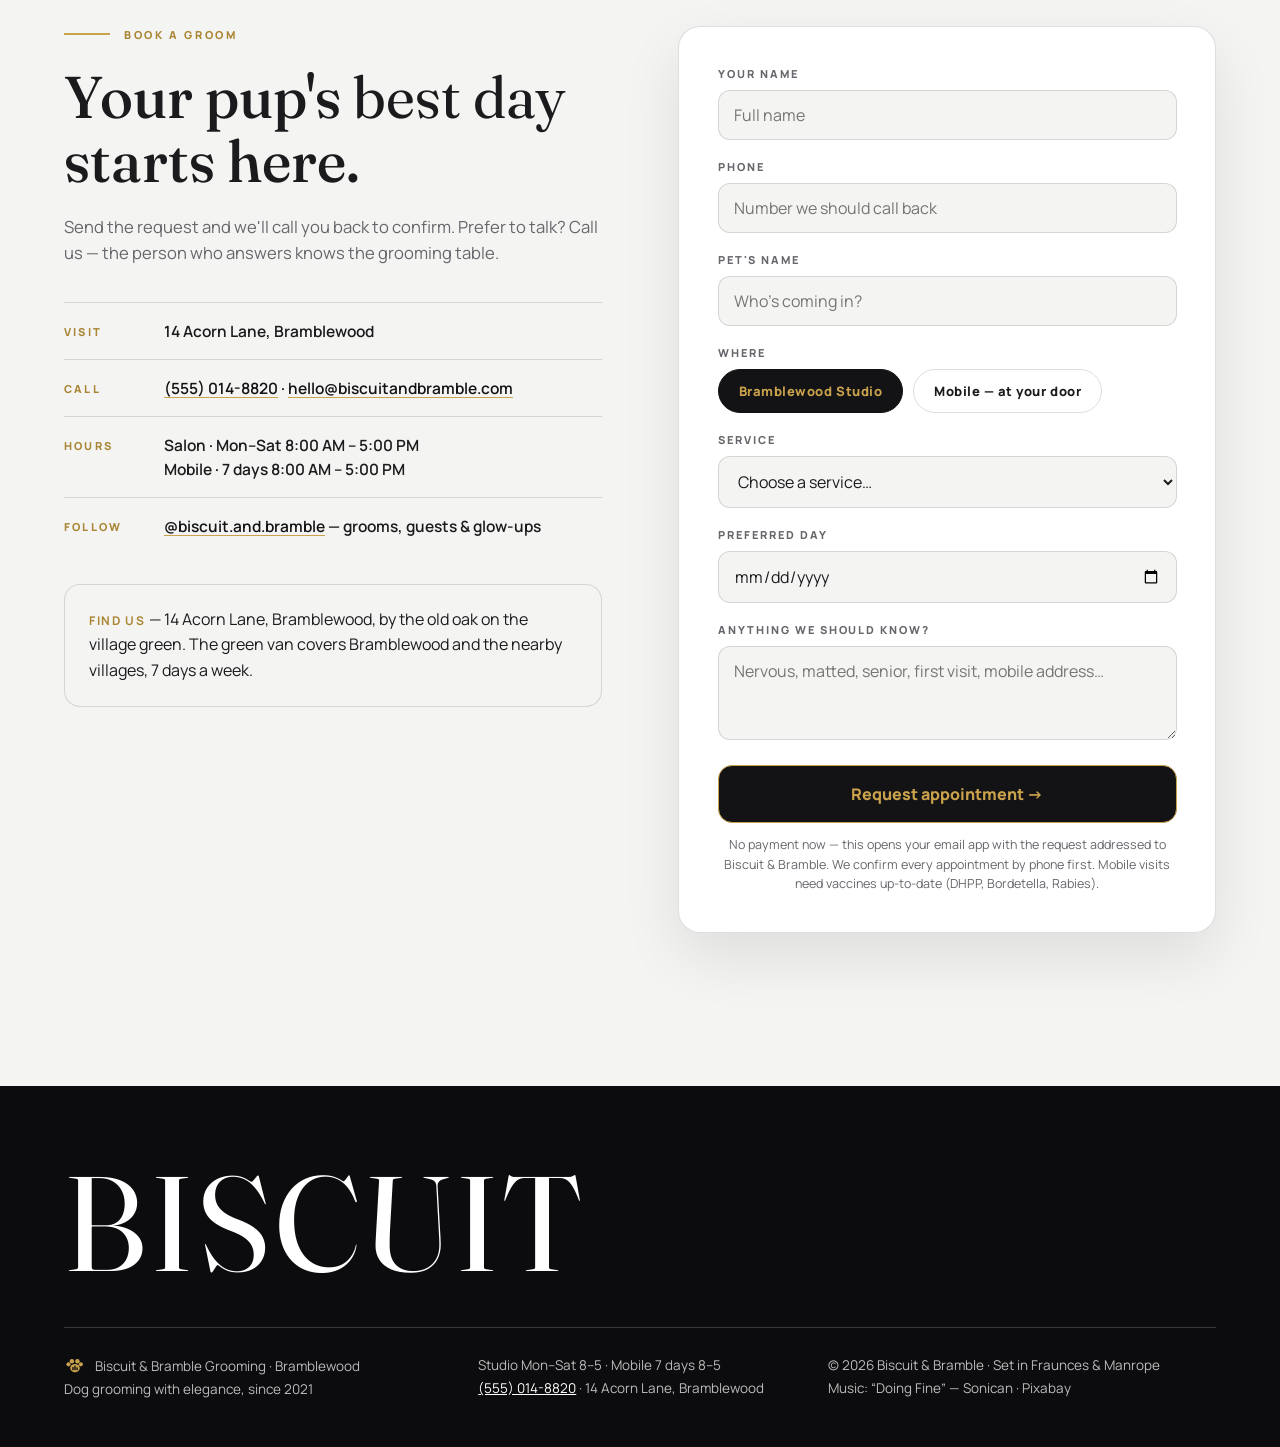
==== commit 2657922c: "Fix probe round 2: animations run but jump-scrolling skips them - Gold sweep + footer zoom completed" ====
--- a/index.html
+++ b/index.html
@@ -12,7 +12,7 @@
 <link rel="preconnect" href="https://fonts.googleapis.com">
 <link rel="preconnect" href="https://fonts.gstatic.com" crossorigin>
 <link href="https://fonts.googleapis.com/css2?family=Fraunces:opsz,wght@9..144,500;9..144,600&family=Manrope:wght@400;500;600;700;800&display=swap" rel="stylesheet">
-<link rel="stylesheet" href="assets/css/spa.css?v=13">
+<link rel="stylesheet" href="assets/css/spa.css?v=14">
 <script type="application/ld+json">
 {"@context":"https://schema.org","@type":"LocalBusiness","name":"Biscuit &amp; Bramble","description":"Dog grooming with elegance in Bramblewood — salon and mobile grooming, doodle & poodle specialists, since 2021.","telephone":"+1-555-014-8820","email":"hello@biscuitandbramble.com","address":{"@type":"PostalAddress","streetAddress":"14 Acorn Lane","addressLocality":"Bramblewood"},"openingHours":["Mo-Sa 08:00-17:00"],"aggregateRating":{"@type":"AggregateRating","ratingValue":"4.9"}}
 </script>
@@ -423,6 +423,6 @@
 <script src="assets/js/vendor/lenis.min.js?v=1"></script>
 <script src="assets/js/vendor/gsap.min.js?v=1"></script>
 <script src="assets/js/vendor/ScrollTrigger.min.js?v=1"></script>
-<script src="assets/js/spa.js?v=12"></script>
+<script src="assets/js/spa.js?v=13"></script>
 </body>
 </html>
--- a/assets/css/spa.css
+++ b/assets/css/spa.css
@@ -14,9 +14,9 @@
 .lenis.lenis-smooth{scroll-behavior:auto!important}
 body{font-family:var(--sans);background:var(--white);color:var(--ink);font-size:16px;line-height:1.55;-webkit-font-smoothing:antialiased;overflow-x:hidden}
 /* film grain, CSS only (SVG turbulence data-uri, no image file) */
-body::after{content:"";position:fixed;inset:-50%;z-index:120;pointer-events:none;opacity:.09;background-image:url("data:image/svg+xml,%3Csvg xmlns='http://www.w3.org/2000/svg' width='240' height='240'%3E%3Cfilter id='n'%3E%3CfeTurbulence type='fractalNoise' baseFrequency='0.9' numOctaves='2'/%3E%3C/filter%3E%3Crect width='240' height='240' filter='url(%23n)' opacity='0.8'/%3E%3C/svg%3E");animation:grain 9s steps(6) infinite}
+body::after{content:"";position:fixed;inset:-50%;z-index:120;pointer-events:none;opacity:.10;background-image:url("[data-uri]");background-repeat:repeat;animation:grain 9s steps(6) infinite}
 @keyframes grain{0%,100%{transform:translate(0,0)}20%{transform:translate(-4%,3%)}40%{transform:translate(3%,-4%)}60%{transform:translate(-2%,-2%)}80%{transform:translate(4%,2%)}}
-@keyframes bgdrift{from{background-position:0% 0%,100% 100%,0 0}to{background-position:16% 22%,84% 76%,0 0}}
+@keyframes bgdrift{from{background-position:0% 0%,100% 100%,0 0}to{background-position:25% 30%,75% 68%,0 0}}
 ::selection{background:var(--gold);color:var(--black2)}
 img{display:block;max-width:100%}
 a{color:inherit}
@@ -106,7 +106,7 @@
 .band{height:15vh;min-height:84px;max-height:150px}
 
 /* 2 story — pinned horizontal */
-.story{padding:clamp(90px,11vw,150px) 0 clamp(70px,8vw,110px);background:radial-gradient(640px 420px at 10% 18%,rgba(201,162,75,.17),transparent 62%),radial-gradient(560px 400px at 90% 82%,rgba(122,142,104,.16),transparent 62%),var(--white);background-size:120% 120%;animation:bgdrift 24s ease-in-out infinite alternate;overflow:hidden}
+.story{padding:clamp(90px,11vw,150px) 0 clamp(70px,8vw,110px);background:radial-gradient(640px 420px at 10% 18%,rgba(201,162,75,.17),transparent 62%),radial-gradient(560px 400px at 90% 82%,rgba(122,142,104,.16),transparent 62%),var(--white);background-size:160% 160%;animation:bgdrift 24s ease-in-out infinite alternate;overflow:hidden}
 .story__track{display:flex;gap:22px;padding:26px var(--m) 8px;width:max-content;max-width:none}
 .spanel{width:min(600px,78vw);flex:none;background:var(--stone);border:1px solid var(--line);border-radius:22px;overflow:hidden;display:flex;flex-direction:column}
 .spanel img{width:100%;height:290px;object-fit:cover;object-position:center 20%}
@@ -121,7 +121,7 @@
 .story__prog span{display:block;height:100%;background:var(--gold);transform:scaleX(0);transform-origin:left}
 
 /* 3 reveal */
-.reveal-sec{padding:clamp(80px,10vw,140px) 0;background:radial-gradient(600px 380px at 85% 15%,rgba(201,162,75,.16),transparent 60%),radial-gradient(520px 360px at 8% 88%,rgba(122,142,104,.15),transparent 60%),var(--stone);background-size:120% 120%;animation:bgdrift 26s ease-in-out infinite alternate}
+.reveal-sec{padding:clamp(80px,10vw,140px) 0;background:radial-gradient(600px 380px at 85% 15%,rgba(201,162,75,.16),transparent 60%),radial-gradient(520px 360px at 8% 88%,rgba(122,142,104,.15),transparent 60%),var(--stone);background-size:160% 160%;animation:bgdrift 26s ease-in-out infinite alternate}
 .ba{position:relative;margin:44px auto 0;max-width:920px;border-radius:22px;overflow:hidden;aspect-ratio:4/3.3;background:var(--black2);--pos:0%;touch-action:none;cursor:ew-resize;box-shadow:0 30px 80px rgba(12,12,14,.22);will-change:clip-path}
 .ba img{user-select:none;-webkit-user-drag:none;pointer-events:none}
 .ba__before{position:absolute;inset:0;width:100%;height:100%;object-fit:cover;object-position:center 40%}
@@ -156,11 +156,11 @@
 .worlds__foot{margin-top:30px;font-family:var(--disp);font-size:clamp(19px,2vw,26px);color:var(--black)}
 
 /* 5 groom journey — pinned centrepiece */
-.journey{color:#fff;background:radial-gradient(700px 460px at 12% 12%,rgba(201,162,75,.10),transparent 60%),radial-gradient(640px 440px at 88% 88%,rgba(46,92,64,.28),transparent 62%),var(--black);background-size:120% 120%;animation:bgdrift 24s ease-in-out infinite alternate}
+.journey{color:#fff;background:radial-gradient(700px 460px at 12% 12%,rgba(201,162,75,.10),transparent 60%),radial-gradient(640px 440px at 88% 88%,rgba(46,92,64,.28),transparent 62%),var(--black);background-size:160% 160%;animation:bgdrift 24s ease-in-out infinite alternate}
 .journey__stage{min-height:100svh;display:flex;flex-direction:column;justify-content:center;padding:clamp(80px,9vw,120px) 0;box-sizing:border-box}
 .journey__body{display:grid;grid-template-columns:1.05fr .95fr;gap:clamp(36px,5vw,90px);align-items:center;width:100%}
 .journey__photos{position:relative;border-radius:22px;overflow:hidden;aspect-ratio:4/4.1;max-height:64vh;width:100%;transition:box-shadow .5s ease}
-.journey__body:hover .journey__photos{box-shadow:0 0 0 2px var(--gold),0 30px 70px rgba(0,0,0,.55)}
+.journey__body:hover .journey__photos{box-shadow:0 0 0 2px var(--gold),0 0 46px rgba(201,162,75,.5),0 24px 60px rgba(0,0,0,.5)}
 .jphoto{position:absolute;inset:0;width:100%;height:100%;object-fit:cover;object-position:center 32%;opacity:0;will-change:transform,opacity}
 .jphoto.is-on{opacity:1}
 .journey__side{position:relative}
@@ -178,7 +178,7 @@
 .jdot.is-on{background:var(--gold)}
 
 /* 6 services — package cards + accordion */
-.menu{padding:clamp(80px,10vw,140px) 0;background:radial-gradient(640px 420px at 10% 18%,rgba(201,162,75,.17),transparent 62%),radial-gradient(560px 400px at 90% 82%,rgba(122,142,104,.16),transparent 62%),var(--white);background-size:120% 120%;animation:bgdrift 24s ease-in-out infinite alternate}
+.menu{padding:clamp(80px,10vw,140px) 0;background:radial-gradient(640px 420px at 10% 18%,rgba(201,162,75,.17),transparent 62%),radial-gradient(560px 400px at 90% 82%,rgba(122,142,104,.16),transparent 62%),var(--white);background-size:160% 160%;animation:bgdrift 24s ease-in-out infinite alternate}
 .pkgs{display:grid;grid-template-columns:repeat(3,1fr);gap:18px;margin-top:46px}
 .pkg{position:relative;background:var(--stone);border:1px solid var(--line);border-radius:20px;padding:32px 30px;overflow:hidden;will-change:transform;transition:box-shadow .5s ease,border-color .5s ease}
 .pkg:hover{box-shadow:0 26px 54px rgba(12,12,14,.14);border-color:rgba(201,162,75,.6)}
@@ -206,7 +206,7 @@
 .mrow__body p{padding:0 4px 26px 88px;max-width:70ch;color:var(--mute);font-size:15.5px}
 
 /* 7 doodle & poodle band */
-.doodle{position:relative;color:#fff;padding:clamp(90px,12vw,160px) 0;overflow:hidden;background:radial-gradient(720px 480px at 88% 8%,rgba(201,162,75,.16),transparent 58%),radial-gradient(600px 420px at 8% 92%,rgba(46,92,64,.30),transparent 60%),var(--black);background-size:120% 120%;animation:bgdrift 26s ease-in-out infinite alternate}
+.doodle{position:relative;color:#fff;padding:clamp(90px,12vw,160px) 0;overflow:hidden;background:radial-gradient(720px 480px at 88% 8%,rgba(201,162,75,.16),transparent 58%),radial-gradient(600px 420px at 8% 92%,rgba(46,92,64,.30),transparent 60%),var(--black);background-size:160% 160%;animation:bgdrift 26s ease-in-out infinite alternate}
 .doodle__giant{position:absolute;top:26px;left:0;font-family:var(--disp);font-size:clamp(90px,15vw,230px);line-height:1;white-space:nowrap;color:transparent;-webkit-text-stroke:1.5px rgba(201,162,75,.32);pointer-events:none;will-change:transform}
 .doodle .margins{position:relative}
 .doodle__imgs{display:grid;grid-template-columns:1fr 1fr;gap:18px;margin-top:52px}
@@ -218,7 +218,7 @@
 .doodle__quote{margin-top:44px;font-family:var(--disp);font-size:clamp(21px,2.4vw,32px);line-height:1.35;color:var(--gold);max-width:34em}
 
 /* 8 mobile */
-.mobile{padding:clamp(80px,10vw,140px) 0;background:radial-gradient(640px 420px at 10% 18%,rgba(201,162,75,.17),transparent 62%),radial-gradient(560px 400px at 90% 82%,rgba(122,142,104,.16),transparent 62%),var(--white);background-size:120% 120%;animation:bgdrift 24s ease-in-out infinite alternate}
+.mobile{padding:clamp(80px,10vw,140px) 0;background:radial-gradient(640px 420px at 10% 18%,rgba(201,162,75,.17),transparent 62%),radial-gradient(560px 400px at 90% 82%,rgba(122,142,104,.16),transparent 62%),var(--white);background-size:160% 160%;animation:bgdrift 24s ease-in-out infinite alternate}
 .steps{display:grid;grid-template-columns:repeat(4,1fr);gap:18px;margin-top:46px}
 .step{border:1px solid var(--line);border-radius:20px;padding:28px 26px;background:var(--white);transition:box-shadow .5s ease,border-color .5s ease}
 .step:hover{box-shadow:0 26px 54px rgba(12,12,14,.2);border-color:rgba(201,162,75,.75)}
@@ -235,14 +235,14 @@
 .vaxcard--hours p{color:rgba(255,255,255,.82)}
 
 /* 9 press */
-.press{padding:clamp(80px,10vw,130px) 0;background:radial-gradient(600px 380px at 85% 15%,rgba(201,162,75,.16),transparent 60%),radial-gradient(520px 360px at 8% 88%,rgba(122,142,104,.15),transparent 60%),var(--stone);background-size:120% 120%;animation:bgdrift 26s ease-in-out infinite alternate}
+.press{padding:clamp(80px,10vw,130px) 0;background:radial-gradient(600px 380px at 85% 15%,rgba(201,162,75,.16),transparent 60%),radial-gradient(520px 360px at 8% 88%,rgba(122,142,104,.15),transparent 60%),var(--stone);background-size:160% 160%;animation:bgdrift 26s ease-in-out infinite alternate}
 .press__q{font-family:var(--disp);font-size:clamp(24px,3.2vw,44px);line-height:1.32;max-width:26em}
 .press__q .pword{opacity:.13}
 .no-anim .press__q .pword{opacity:1}
 .press__by{margin-top:24px;font-size:12px;font-weight:800;letter-spacing:.2em;text-transform:uppercase;color:var(--gold2)}
 
 /* 10 trust */
-.trust{padding:clamp(90px,12vw,160px) 0;background:radial-gradient(640px 420px at 10% 18%,rgba(201,162,75,.17),transparent 62%),radial-gradient(560px 400px at 90% 82%,rgba(122,142,104,.16),transparent 62%),var(--white);background-size:120% 120%;animation:bgdrift 24s ease-in-out infinite alternate}
+.trust{padding:clamp(90px,12vw,160px) 0;background:radial-gradient(640px 420px at 10% 18%,rgba(201,162,75,.17),transparent 62%),radial-gradient(560px 400px at 90% 82%,rgba(122,142,104,.16),transparent 62%),var(--white);background-size:160% 160%;animation:bgdrift 24s ease-in-out infinite alternate}
 .trust__big{font-family:var(--disp);font-size:clamp(110px,17vw,270px);line-height:.95;color:var(--black);display:flex;align-items:flex-start;gap:10px}
 .trust__star{color:var(--gold);font-size:.42em;margin-top:.3em}
 .quotes{display:grid;grid-template-columns:1fr 1fr;gap:18px;margin-top:48px}
@@ -251,7 +251,7 @@
 .quotes blockquote span{display:block;margin-top:16px;font-family:var(--sans);font-size:11px;font-weight:800;letter-spacing:.2em;text-transform:uppercase;color:var(--gold2)}
 
 /* 11 hiring */
-.hiring{color:#fff;background:radial-gradient(700px 460px at 12% 12%,rgba(201,162,75,.10),transparent 60%),radial-gradient(640px 440px at 88% 88%,rgba(46,92,64,.28),transparent 62%),var(--black2);background-size:120% 120%;animation:bgdrift 24s ease-in-out infinite alternate}
+.hiring{color:#fff;background:radial-gradient(700px 460px at 12% 12%,rgba(201,162,75,.10),transparent 60%),radial-gradient(640px 440px at 88% 88%,rgba(46,92,64,.28),transparent 62%),var(--black2);background-size:160% 160%;animation:bgdrift 24s ease-in-out infinite alternate}
 .hiring__in{padding-top:clamp(80px,10vw,130px);padding-bottom:clamp(80px,10vw,130px)}
 .jobs{display:grid;grid-template-columns:1fr 1fr;gap:18px;margin-top:46px}
 .job{position:relative;border:1px solid var(--lineL);border-radius:20px;padding:32px 30px;background:rgba(255,255,255,.03);overflow:hidden}
@@ -262,7 +262,7 @@
 .job p{color:rgba(255,255,255,.75);font-size:15px;margin-bottom:24px}
 
 /* 12 book */
-.book{padding:clamp(90px,12vw,160px) 0;background:radial-gradient(600px 380px at 85% 15%,rgba(201,162,75,.16),transparent 60%),radial-gradient(520px 360px at 8% 88%,rgba(122,142,104,.15),transparent 60%),var(--stone);background-size:120% 120%;animation:bgdrift 26s ease-in-out infinite alternate}
+.book{padding:clamp(90px,12vw,160px) 0;background:radial-gradient(600px 380px at 85% 15%,rgba(201,162,75,.16),transparent 60%),radial-gradient(520px 360px at 8% 88%,rgba(122,142,104,.15),transparent 60%),var(--stone);background-size:160% 160%;animation:bgdrift 26s ease-in-out infinite alternate}
 .book__grid{display:grid;grid-template-columns:1fr 1fr;gap:clamp(40px,6vw,110px)}
 .info{margin-top:36px}
 .info>div{display:grid;grid-template-columns:86px 1fr;gap:14px;padding:16px 0;border-top:1px solid var(--line)}
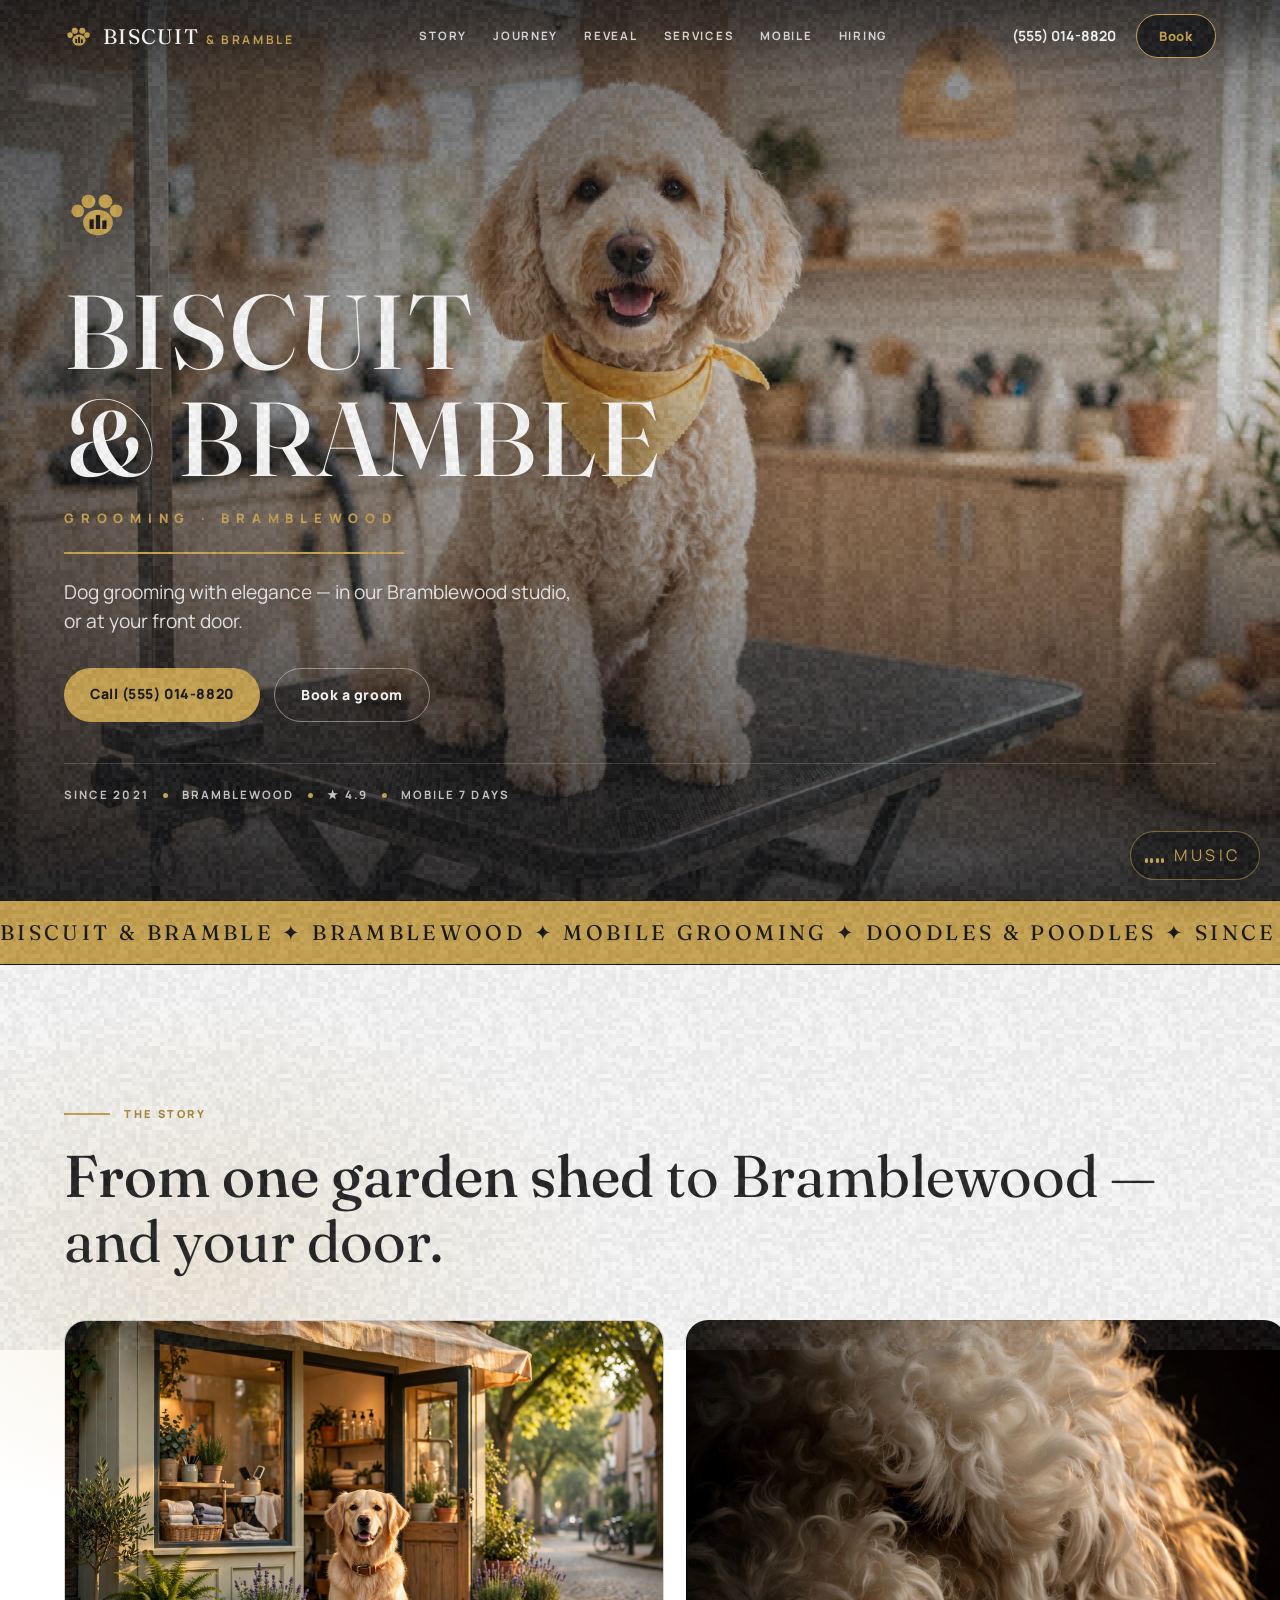
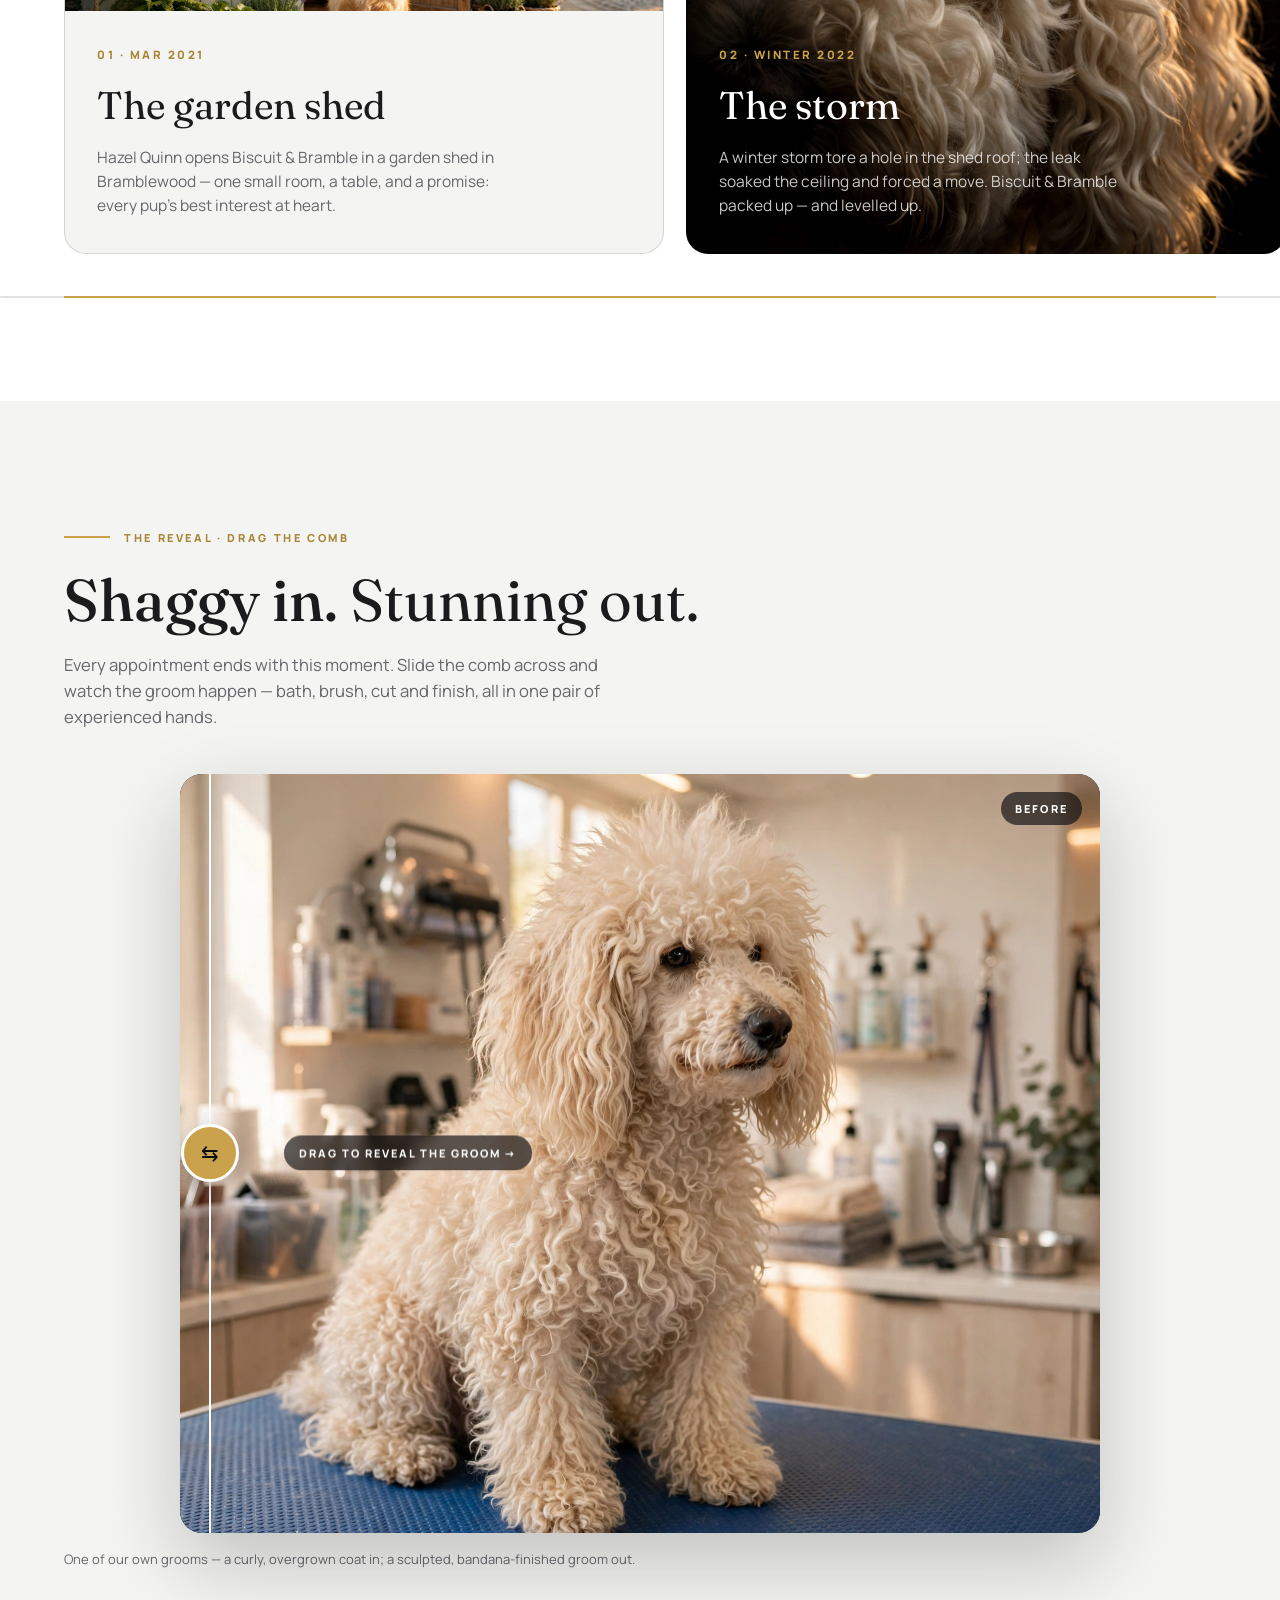
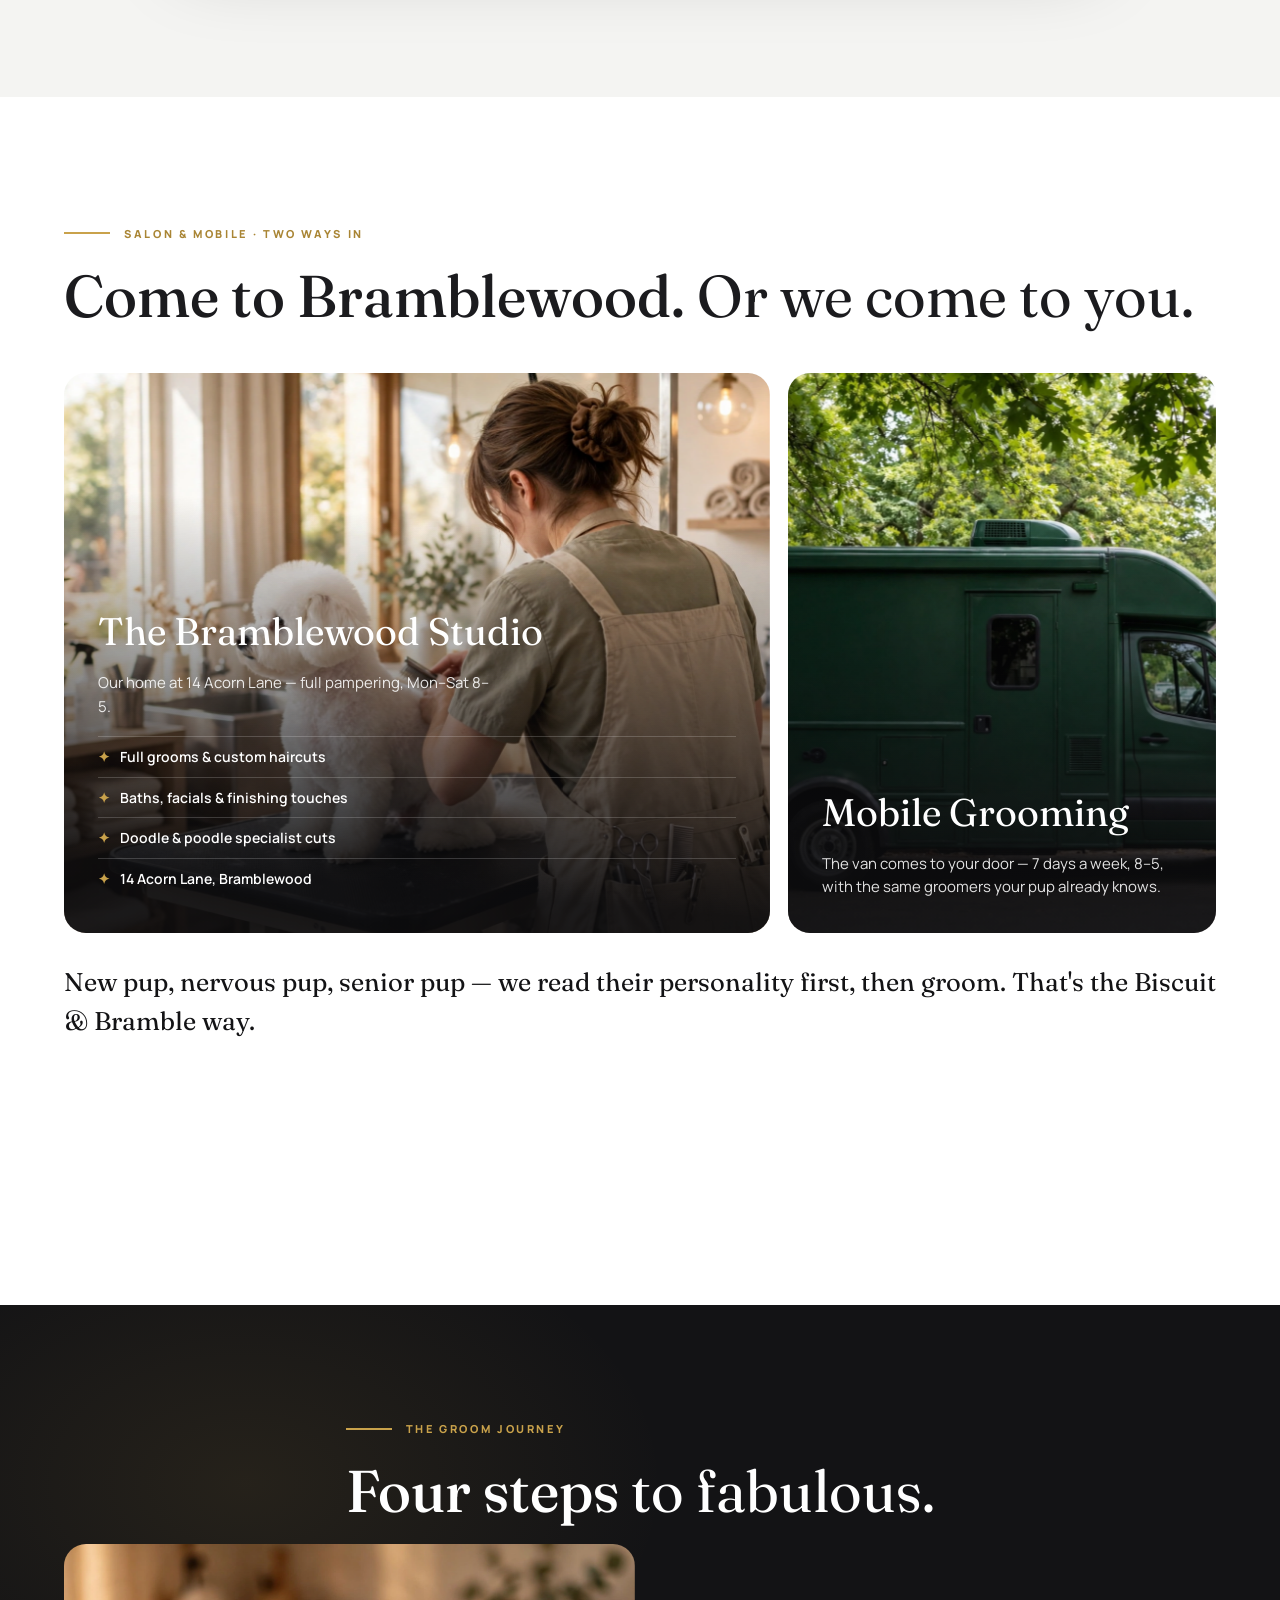
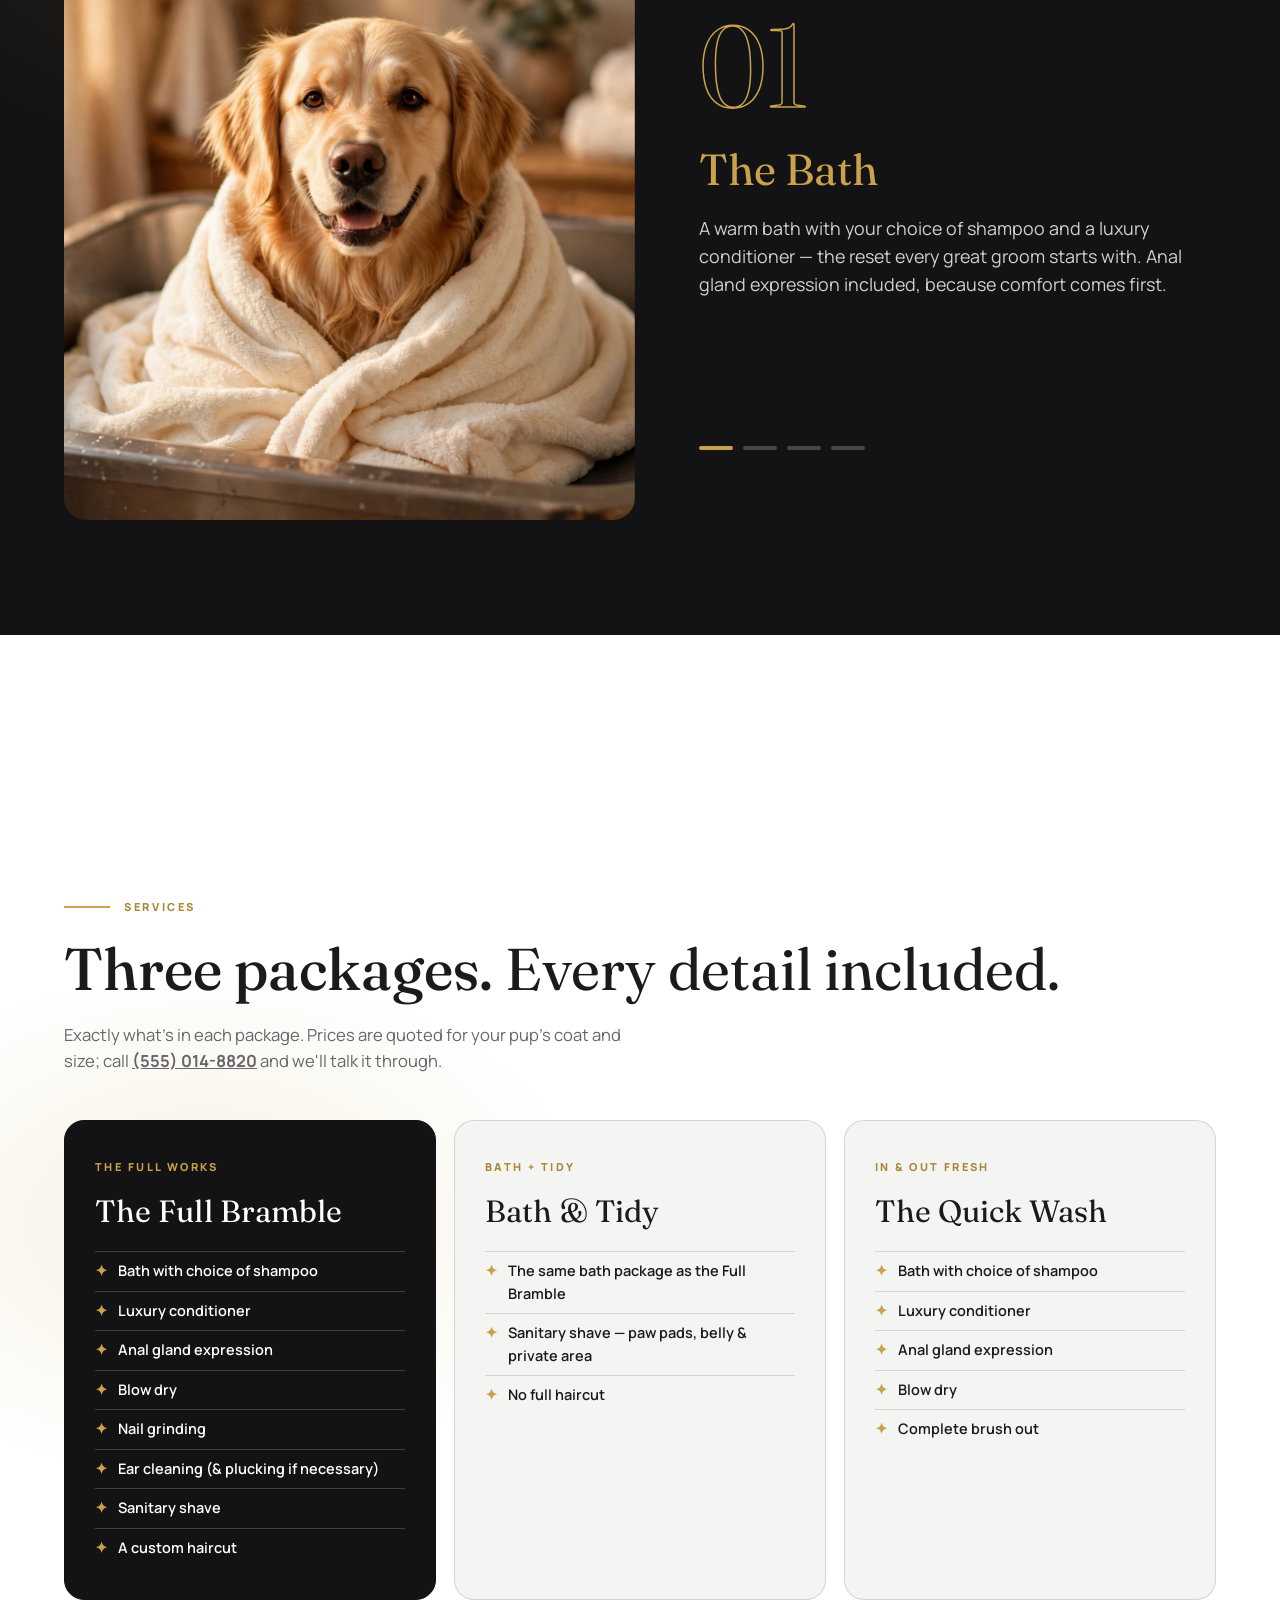
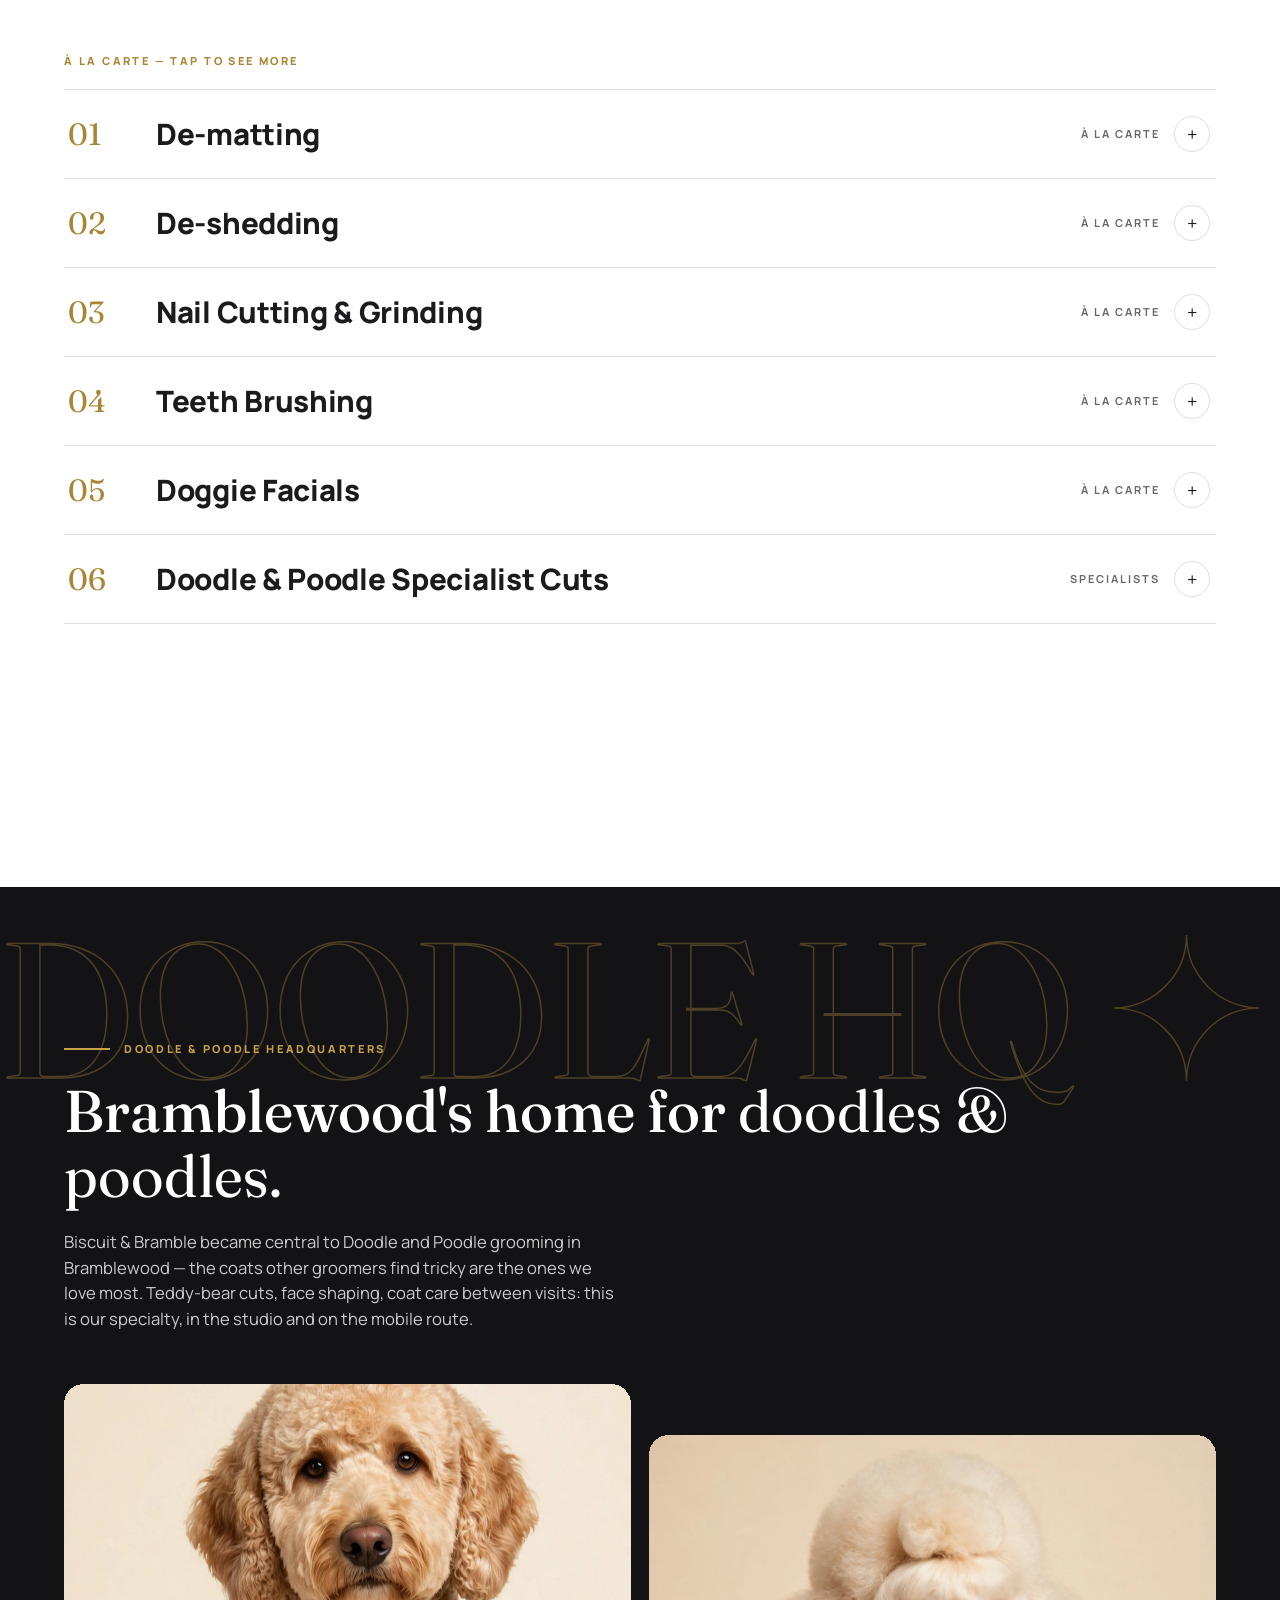
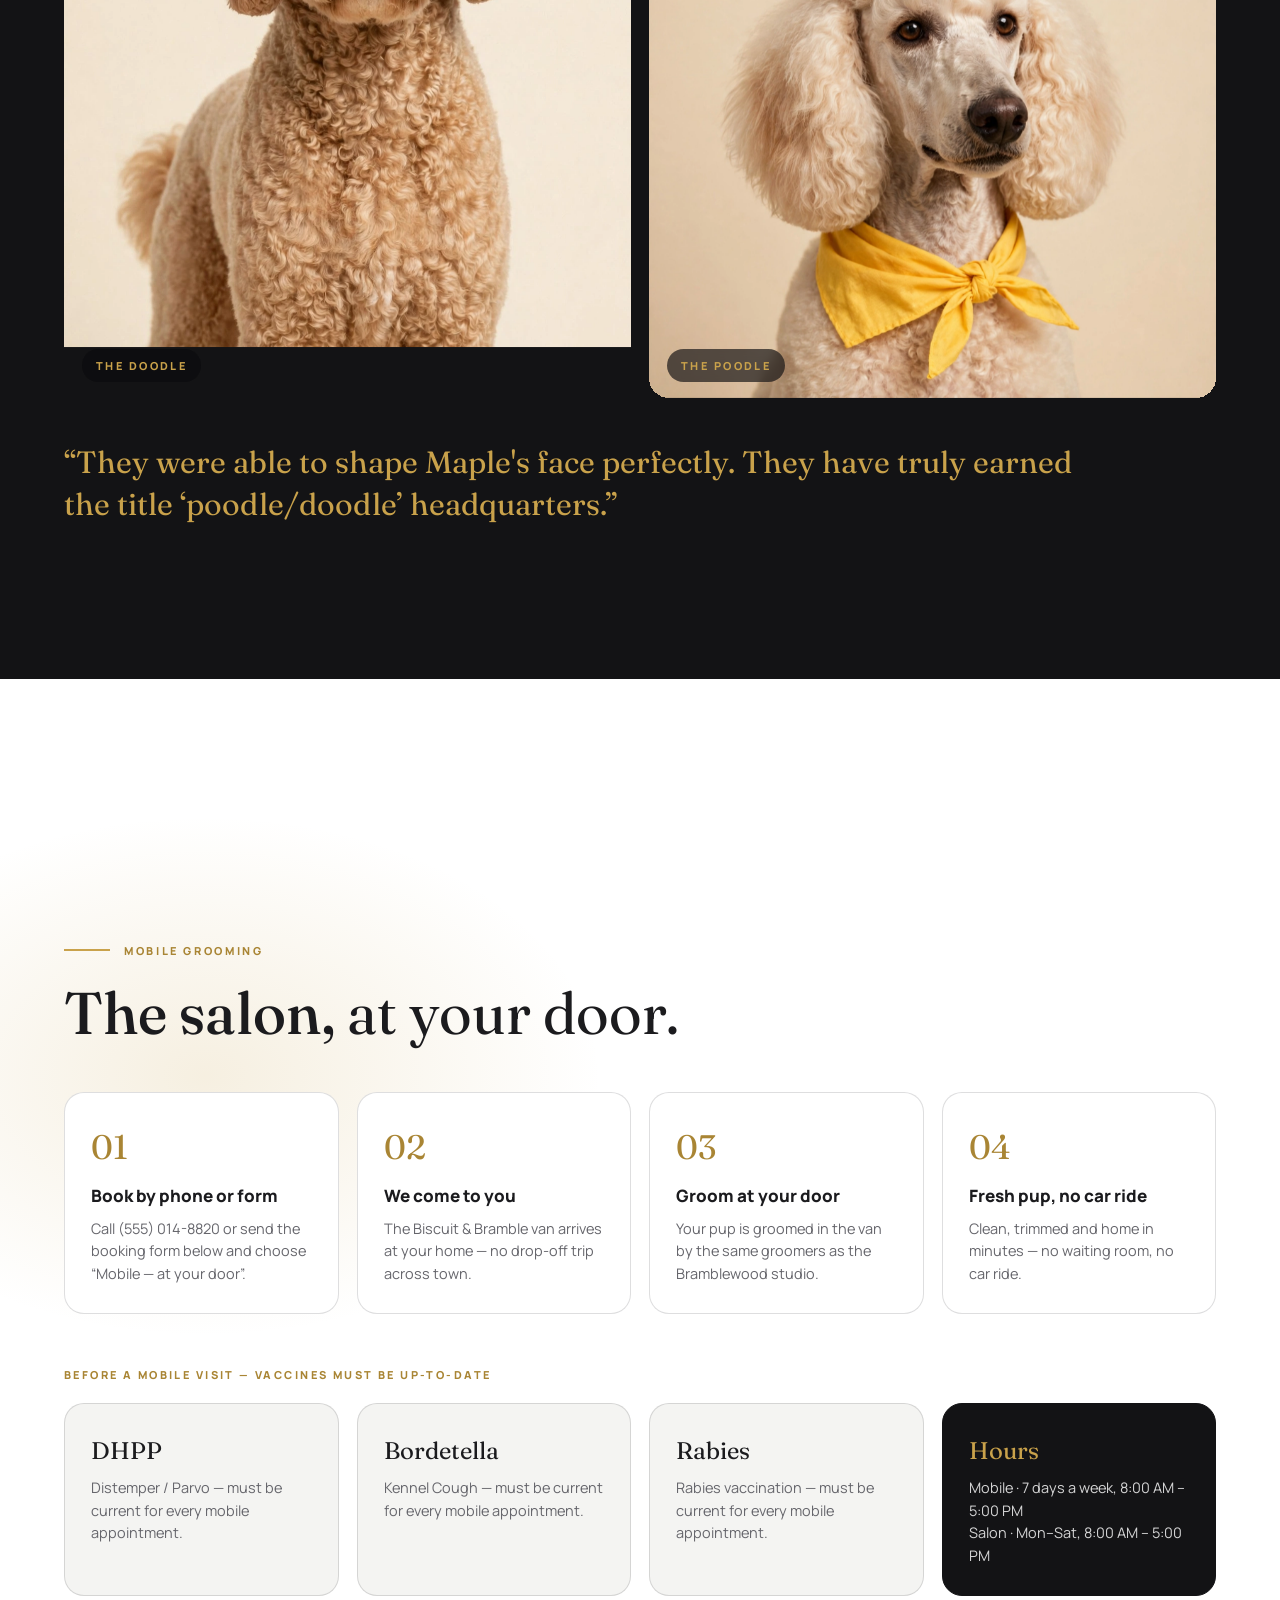
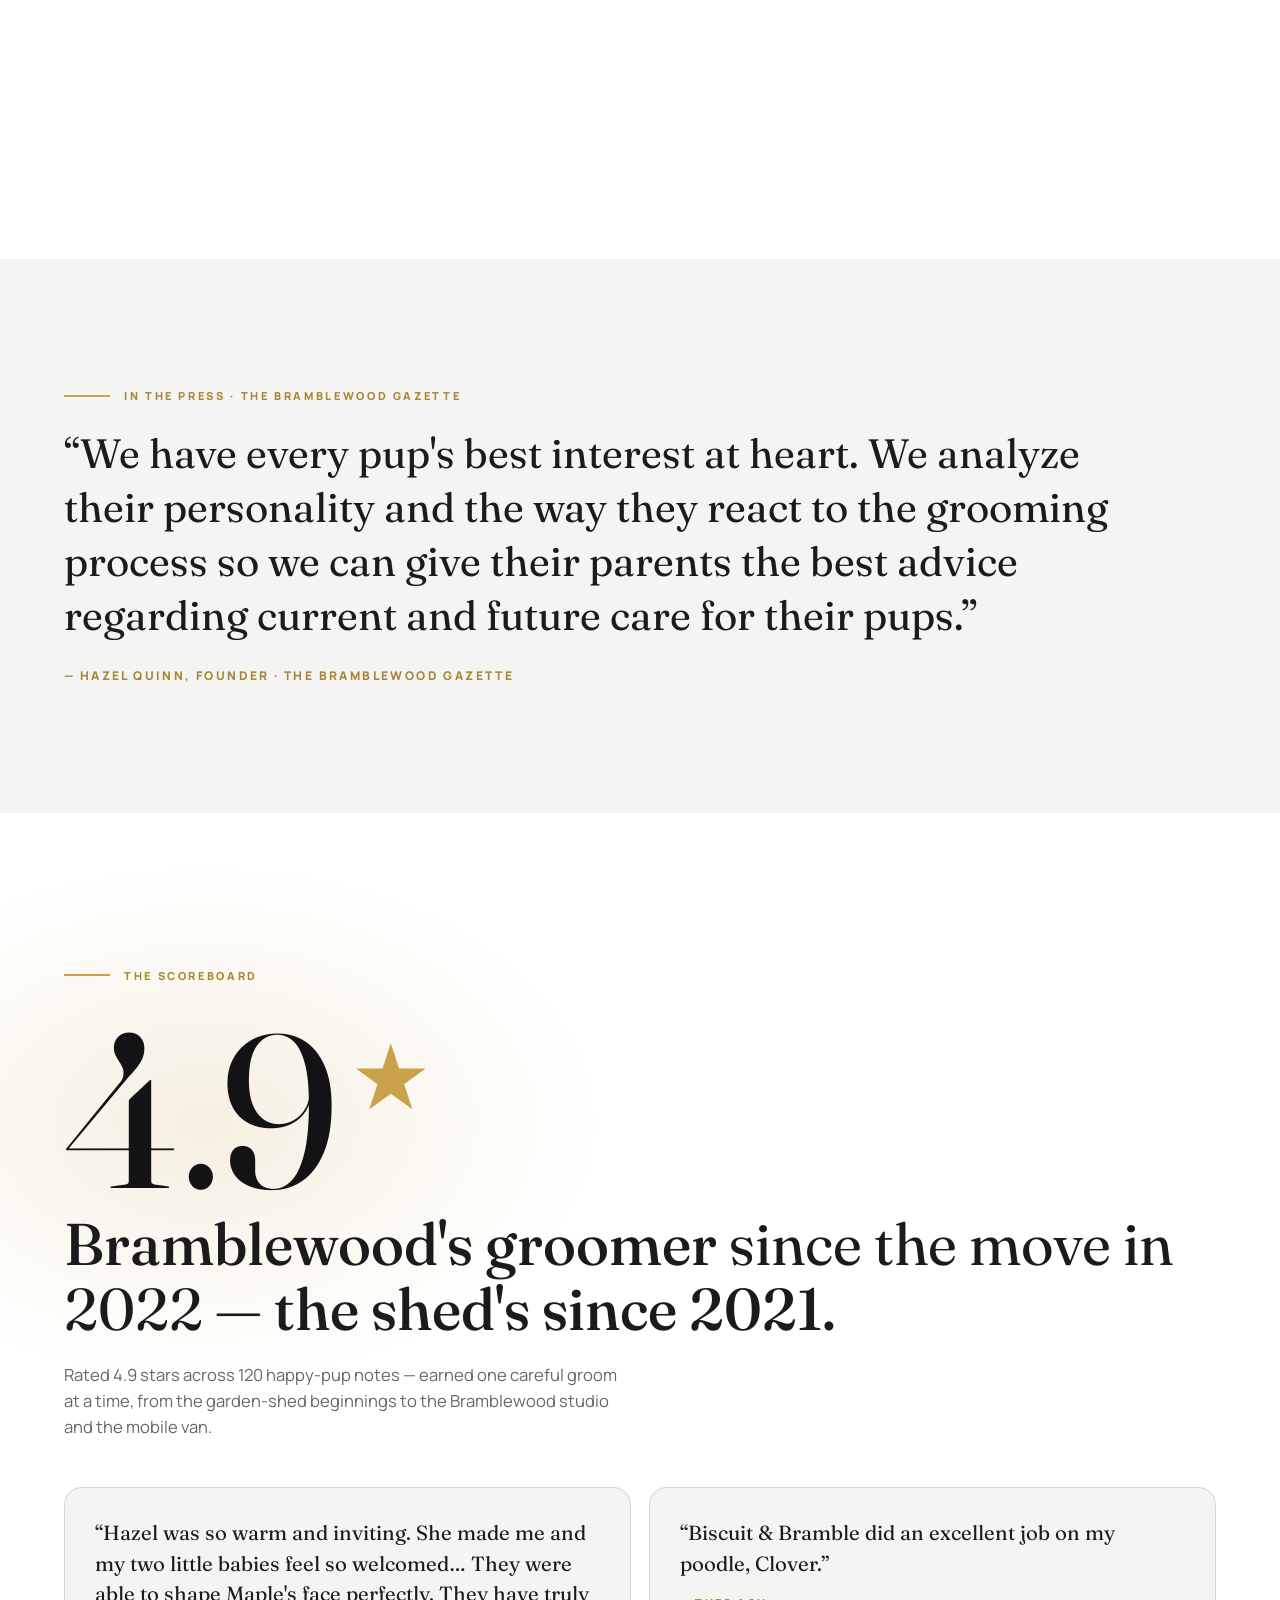
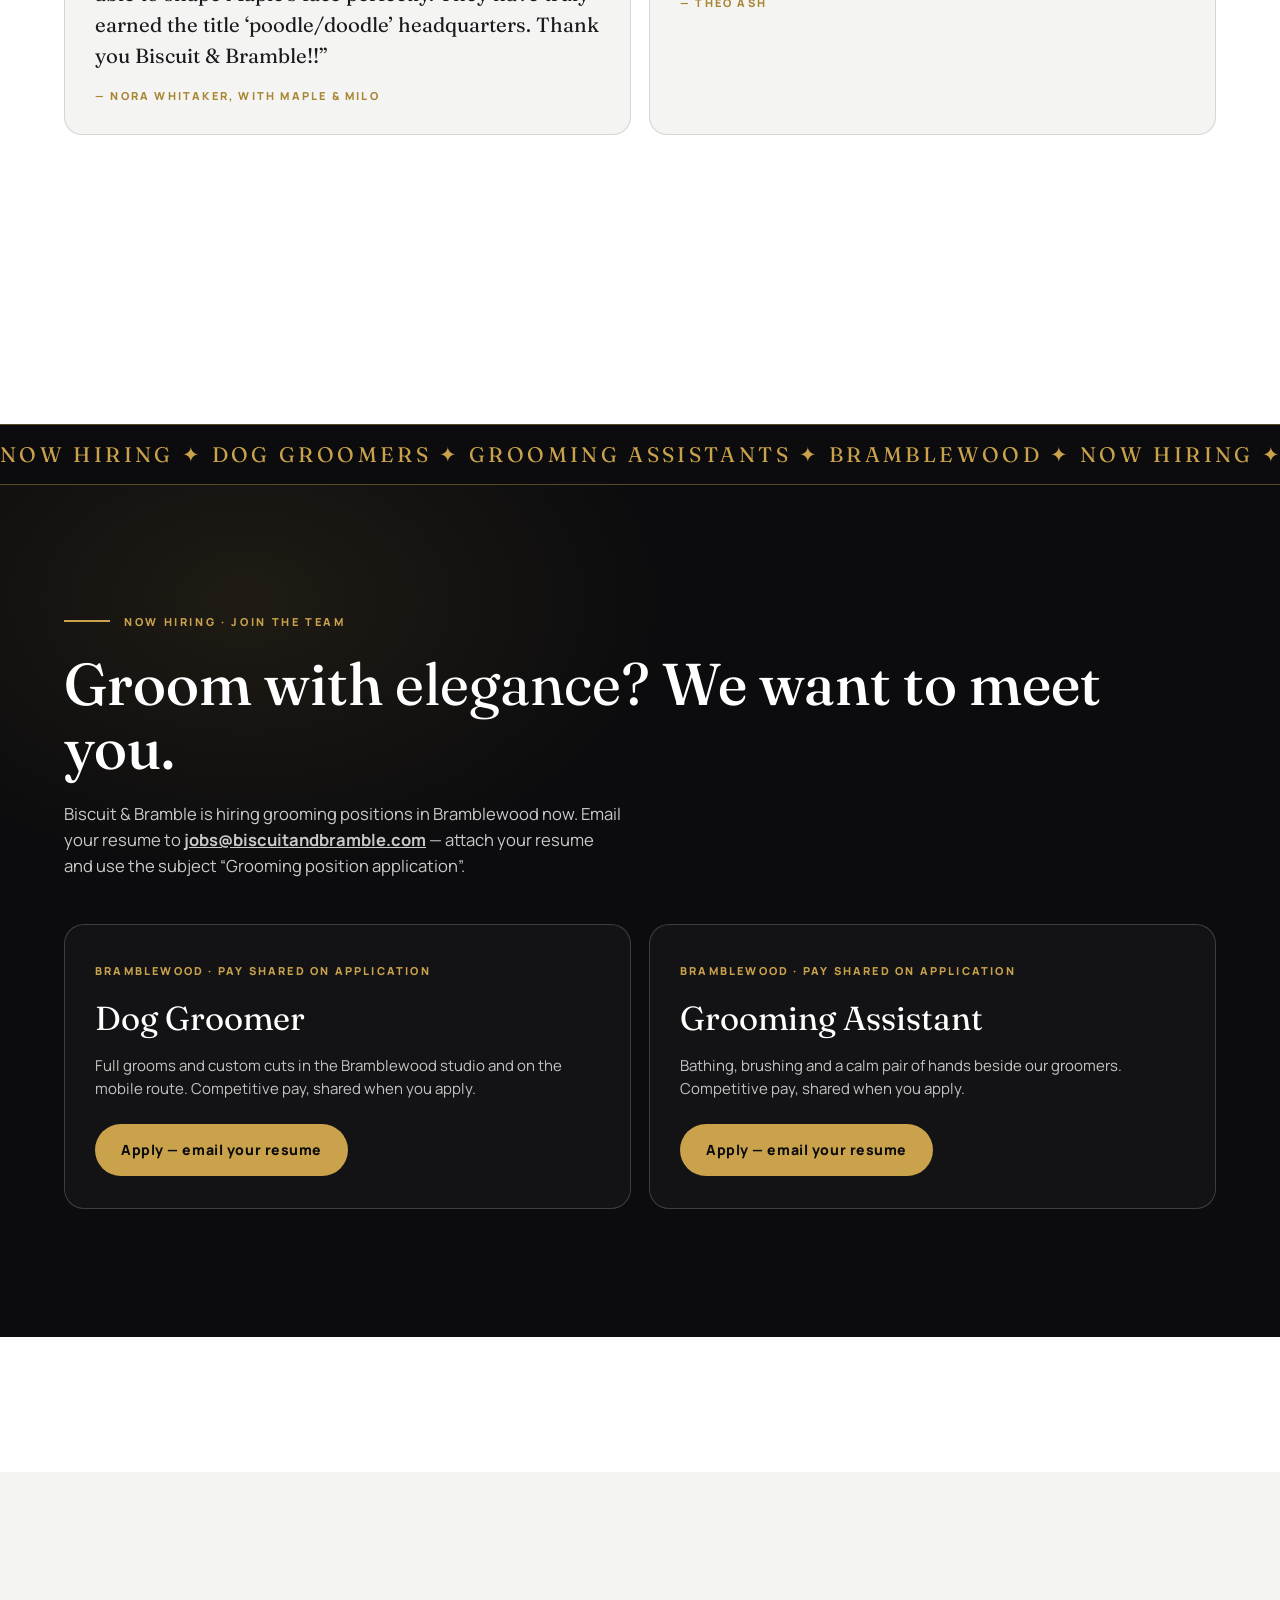
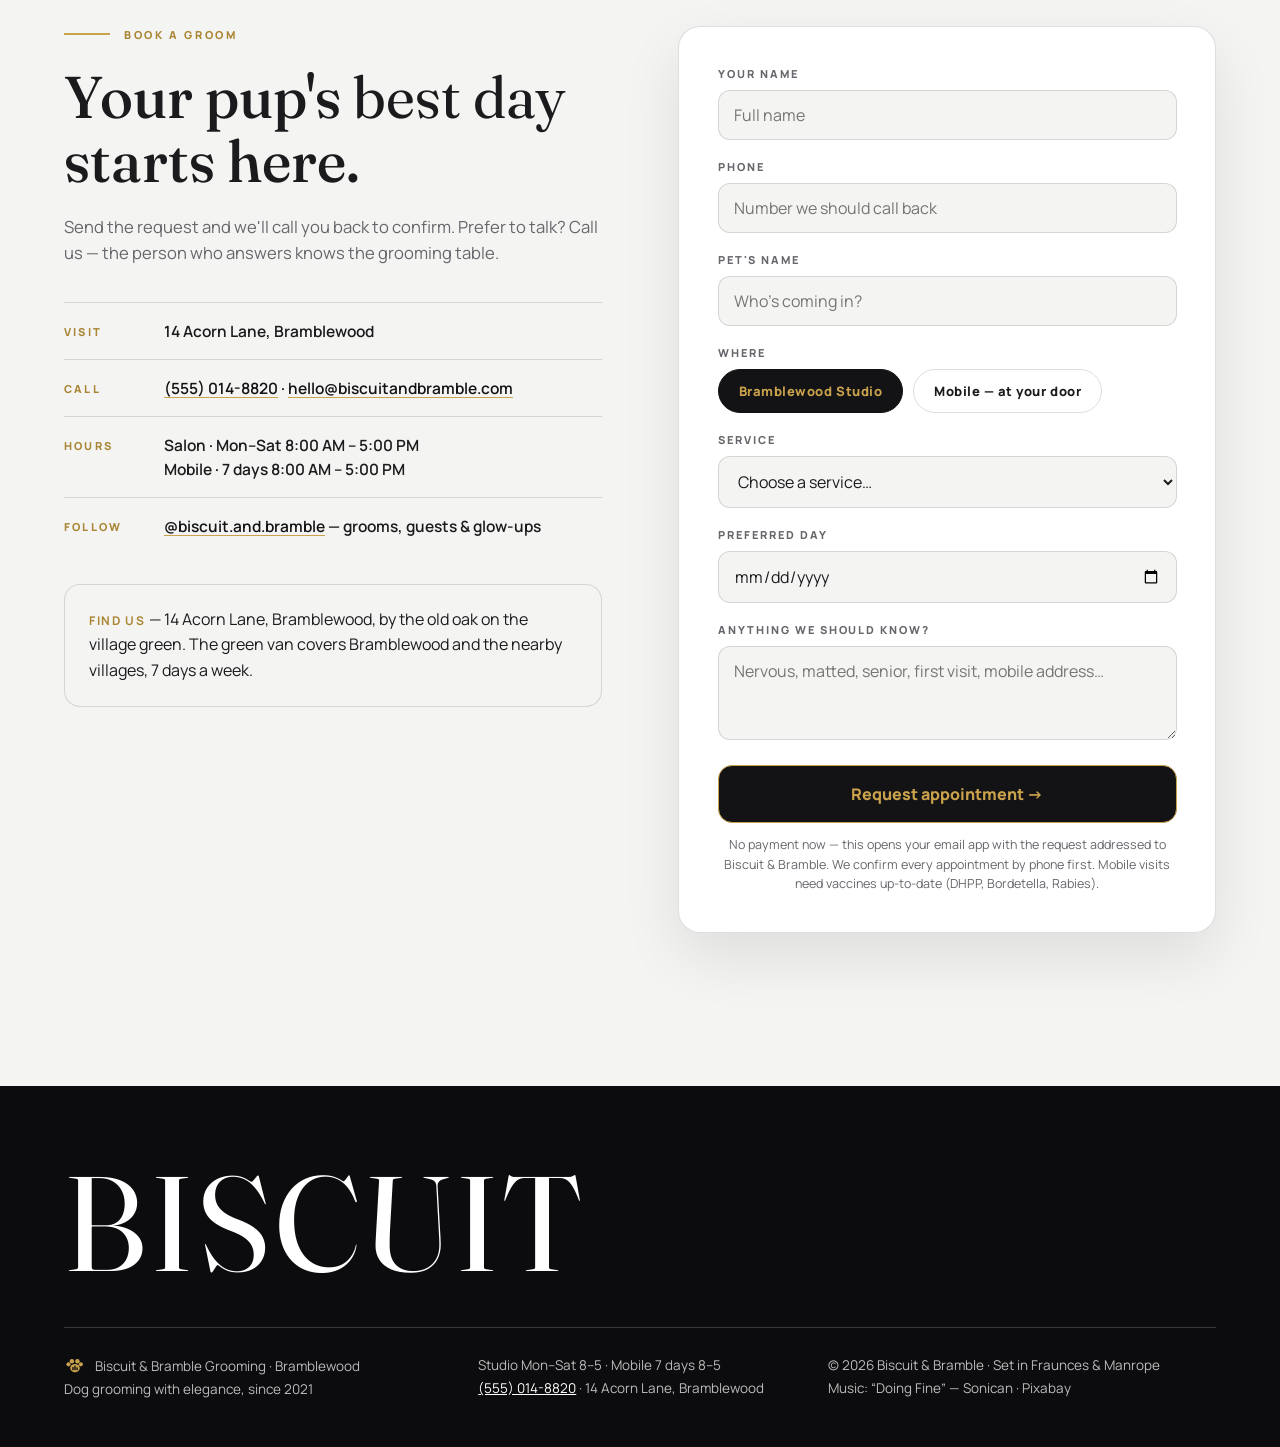
==== commit a257dff6: "Fix probe round 3: drive the drift with GSAP, coarser grain, replayable entrances - Glow drift: CSS " ====
--- a/index.html
+++ b/index.html
@@ -12,7 +12,7 @@
 <link rel="preconnect" href="https://fonts.googleapis.com">
 <link rel="preconnect" href="https://fonts.gstatic.com" crossorigin>
 <link href="https://fonts.googleapis.com/css2?family=Fraunces:opsz,wght@9..144,500;9..144,600&family=Manrope:wght@400;500;600;700;800&display=swap" rel="stylesheet">
-<link rel="stylesheet" href="assets/css/spa.css?v=14">
+<link rel="stylesheet" href="assets/css/spa.css?v=15">
 <script type="application/ld+json">
 {"@context":"https://schema.org","@type":"LocalBusiness","name":"Biscuit &amp; Bramble","description":"Dog grooming with elegance in Bramblewood — salon and mobile grooming, doodle & poodle specialists, since 2021.","telephone":"+1-555-014-8820","email":"hello@biscuitandbramble.com","address":{"@type":"PostalAddress","streetAddress":"14 Acorn Lane","addressLocality":"Bramblewood"},"openingHours":["Mo-Sa 08:00-17:00"],"aggregateRating":{"@type":"AggregateRating","ratingValue":"4.9"}}
 </script>
@@ -423,6 +423,6 @@
 <script src="assets/js/vendor/lenis.min.js?v=1"></script>
 <script src="assets/js/vendor/gsap.min.js?v=1"></script>
 <script src="assets/js/vendor/ScrollTrigger.min.js?v=1"></script>
-<script src="assets/js/spa.js?v=13"></script>
+<script src="assets/js/spa.js?v=14"></script>
 </body>
 </html>
--- a/assets/css/spa.css
+++ b/assets/css/spa.css
@@ -14,9 +14,9 @@
 .lenis.lenis-smooth{scroll-behavior:auto!important}
 body{font-family:var(--sans);background:var(--white);color:var(--ink);font-size:16px;line-height:1.55;-webkit-font-smoothing:antialiased;overflow-x:hidden}
 /* film grain, CSS only (SVG turbulence data-uri, no image file) */
-body::after{content:"";position:fixed;inset:-50%;z-index:120;pointer-events:none;opacity:.10;background-image:url("[data-uri]");background-repeat:repeat;animation:grain 9s steps(6) infinite}
+body::after{content:"";position:fixed;inset:-50%;z-index:120;pointer-events:none;opacity:.13;background-image:url("[data-uri]");background-repeat:repeat;animation:grain 9s steps(6) infinite}
 @keyframes grain{0%,100%{transform:translate(0,0)}20%{transform:translate(-4%,3%)}40%{transform:translate(3%,-4%)}60%{transform:translate(-2%,-2%)}80%{transform:translate(4%,2%)}}
-@keyframes bgdrift{from{background-position:0% 0%,100% 100%,0 0}to{background-position:25% 30%,75% 68%,0 0}}
+}
 ::selection{background:var(--gold);color:var(--black2)}
 img{display:block;max-width:100%}
 a{color:inherit}
@@ -106,7 +106,7 @@
 .band{height:15vh;min-height:84px;max-height:150px}
 
 /* 2 story — pinned horizontal */
-.story{padding:clamp(90px,11vw,150px) 0 clamp(70px,8vw,110px);background:radial-gradient(640px 420px at 10% 18%,rgba(201,162,75,.17),transparent 62%),radial-gradient(560px 400px at 90% 82%,rgba(122,142,104,.16),transparent 62%),var(--white);background-size:160% 160%;animation:bgdrift 24s ease-in-out infinite alternate;overflow:hidden}
+.story{padding:clamp(90px,11vw,150px) 0 clamp(70px,8vw,110px);background:radial-gradient(640px 420px at 10% 18%,rgba(201,162,75,.17),transparent 62%),radial-gradient(560px 400px at 90% 82%,rgba(122,142,104,.16),transparent 62%),var(--white);background-size:160% 160%;overflow:hidden}
 .story__track{display:flex;gap:22px;padding:26px var(--m) 8px;width:max-content;max-width:none}
 .spanel{width:min(600px,78vw);flex:none;background:var(--stone);border:1px solid var(--line);border-radius:22px;overflow:hidden;display:flex;flex-direction:column}
 .spanel img{width:100%;height:290px;object-fit:cover;object-position:center 20%}
@@ -121,7 +121,7 @@
 .story__prog span{display:block;height:100%;background:var(--gold);transform:scaleX(0);transform-origin:left}
 
 /* 3 reveal */
-.reveal-sec{padding:clamp(80px,10vw,140px) 0;background:radial-gradient(600px 380px at 85% 15%,rgba(201,162,75,.16),transparent 60%),radial-gradient(520px 360px at 8% 88%,rgba(122,142,104,.15),transparent 60%),var(--stone);background-size:160% 160%;animation:bgdrift 26s ease-in-out infinite alternate}
+.reveal-sec{padding:clamp(80px,10vw,140px) 0;background:radial-gradient(600px 380px at 85% 15%,rgba(201,162,75,.16),transparent 60%),radial-gradient(520px 360px at 8% 88%,rgba(122,142,104,.15),transparent 60%),var(--stone);background-size:160% 160%}
 .ba{position:relative;margin:44px auto 0;max-width:920px;border-radius:22px;overflow:hidden;aspect-ratio:4/3.3;background:var(--black2);--pos:0%;touch-action:none;cursor:ew-resize;box-shadow:0 30px 80px rgba(12,12,14,.22);will-change:clip-path}
 .ba img{user-select:none;-webkit-user-drag:none;pointer-events:none}
 .ba__before{position:absolute;inset:0;width:100%;height:100%;object-fit:cover;object-position:center 40%}
@@ -156,11 +156,11 @@
 .worlds__foot{margin-top:30px;font-family:var(--disp);font-size:clamp(19px,2vw,26px);color:var(--black)}
 
 /* 5 groom journey — pinned centrepiece */
-.journey{color:#fff;background:radial-gradient(700px 460px at 12% 12%,rgba(201,162,75,.10),transparent 60%),radial-gradient(640px 440px at 88% 88%,rgba(46,92,64,.28),transparent 62%),var(--black);background-size:160% 160%;animation:bgdrift 24s ease-in-out infinite alternate}
+.journey{color:#fff;background:radial-gradient(700px 460px at 12% 12%,rgba(201,162,75,.10),transparent 60%),radial-gradient(640px 440px at 88% 88%,rgba(46,92,64,.28),transparent 62%),var(--black);background-size:160% 160%}
 .journey__stage{min-height:100svh;display:flex;flex-direction:column;justify-content:center;padding:clamp(80px,9vw,120px) 0;box-sizing:border-box}
 .journey__body{display:grid;grid-template-columns:1.05fr .95fr;gap:clamp(36px,5vw,90px);align-items:center;width:100%}
 .journey__photos{position:relative;border-radius:22px;overflow:hidden;aspect-ratio:4/4.1;max-height:64vh;width:100%;transition:box-shadow .5s ease}
-.journey__body:hover .journey__photos{box-shadow:0 0 0 2px var(--gold),0 0 46px rgba(201,162,75,.5),0 24px 60px rgba(0,0,0,.5)}
+.journey__photos:hover,.journey__body:hover .journey__photos{box-shadow:0 0 0 2px var(--gold),0 0 46px rgba(201,162,75,.5),0 24px 60px rgba(0,0,0,.5)}
 .jphoto{position:absolute;inset:0;width:100%;height:100%;object-fit:cover;object-position:center 32%;opacity:0;will-change:transform,opacity}
 .jphoto.is-on{opacity:1}
 .journey__side{position:relative}
@@ -178,7 +178,7 @@
 .jdot.is-on{background:var(--gold)}
 
 /* 6 services — package cards + accordion */
-.menu{padding:clamp(80px,10vw,140px) 0;background:radial-gradient(640px 420px at 10% 18%,rgba(201,162,75,.17),transparent 62%),radial-gradient(560px 400px at 90% 82%,rgba(122,142,104,.16),transparent 62%),var(--white);background-size:160% 160%;animation:bgdrift 24s ease-in-out infinite alternate}
+.menu{padding:clamp(80px,10vw,140px) 0;background:radial-gradient(640px 420px at 10% 18%,rgba(201,162,75,.17),transparent 62%),radial-gradient(560px 400px at 90% 82%,rgba(122,142,104,.16),transparent 62%),var(--white);background-size:160% 160%}
 .pkgs{display:grid;grid-template-columns:repeat(3,1fr);gap:18px;margin-top:46px}
 .pkg{position:relative;background:var(--stone);border:1px solid var(--line);border-radius:20px;padding:32px 30px;overflow:hidden;will-change:transform;transition:box-shadow .5s ease,border-color .5s ease}
 .pkg:hover{box-shadow:0 26px 54px rgba(12,12,14,.14);border-color:rgba(201,162,75,.6)}
@@ -206,7 +206,7 @@
 .mrow__body p{padding:0 4px 26px 88px;max-width:70ch;color:var(--mute);font-size:15.5px}
 
 /* 7 doodle & poodle band */
-.doodle{position:relative;color:#fff;padding:clamp(90px,12vw,160px) 0;overflow:hidden;background:radial-gradient(720px 480px at 88% 8%,rgba(201,162,75,.16),transparent 58%),radial-gradient(600px 420px at 8% 92%,rgba(46,92,64,.30),transparent 60%),var(--black);background-size:160% 160%;animation:bgdrift 26s ease-in-out infinite alternate}
+.doodle{position:relative;color:#fff;padding:clamp(90px,12vw,160px) 0;overflow:hidden;background:radial-gradient(720px 480px at 88% 8%,rgba(201,162,75,.16),transparent 58%),radial-gradient(600px 420px at 8% 92%,rgba(46,92,64,.30),transparent 60%),var(--black);background-size:160% 160%}
 .doodle__giant{position:absolute;top:26px;left:0;font-family:var(--disp);font-size:clamp(90px,15vw,230px);line-height:1;white-space:nowrap;color:transparent;-webkit-text-stroke:1.5px rgba(201,162,75,.32);pointer-events:none;will-change:transform}
 .doodle .margins{position:relative}
 .doodle__imgs{display:grid;grid-template-columns:1fr 1fr;gap:18px;margin-top:52px}
@@ -218,7 +218,7 @@
 .doodle__quote{margin-top:44px;font-family:var(--disp);font-size:clamp(21px,2.4vw,32px);line-height:1.35;color:var(--gold);max-width:34em}
 
 /* 8 mobile */
-.mobile{padding:clamp(80px,10vw,140px) 0;background:radial-gradient(640px 420px at 10% 18%,rgba(201,162,75,.17),transparent 62%),radial-gradient(560px 400px at 90% 82%,rgba(122,142,104,.16),transparent 62%),var(--white);background-size:160% 160%;animation:bgdrift 24s ease-in-out infinite alternate}
+.mobile{padding:clamp(80px,10vw,140px) 0;background:radial-gradient(640px 420px at 10% 18%,rgba(201,162,75,.17),transparent 62%),radial-gradient(560px 400px at 90% 82%,rgba(122,142,104,.16),transparent 62%),var(--white);background-size:160% 160%}
 .steps{display:grid;grid-template-columns:repeat(4,1fr);gap:18px;margin-top:46px}
 .step{border:1px solid var(--line);border-radius:20px;padding:28px 26px;background:var(--white);transition:box-shadow .5s ease,border-color .5s ease}
 .step:hover{box-shadow:0 26px 54px rgba(12,12,14,.2);border-color:rgba(201,162,75,.75)}
@@ -235,14 +235,14 @@
 .vaxcard--hours p{color:rgba(255,255,255,.82)}
 
 /* 9 press */
-.press{padding:clamp(80px,10vw,130px) 0;background:radial-gradient(600px 380px at 85% 15%,rgba(201,162,75,.16),transparent 60%),radial-gradient(520px 360px at 8% 88%,rgba(122,142,104,.15),transparent 60%),var(--stone);background-size:160% 160%;animation:bgdrift 26s ease-in-out infinite alternate}
+.press{padding:clamp(80px,10vw,130px) 0;background:radial-gradient(600px 380px at 85% 15%,rgba(201,162,75,.16),transparent 60%),radial-gradient(520px 360px at 8% 88%,rgba(122,142,104,.15),transparent 60%),var(--stone);background-size:160% 160%}
 .press__q{font-family:var(--disp);font-size:clamp(24px,3.2vw,44px);line-height:1.32;max-width:26em}
 .press__q .pword{opacity:.13}
 .no-anim .press__q .pword{opacity:1}
 .press__by{margin-top:24px;font-size:12px;font-weight:800;letter-spacing:.2em;text-transform:uppercase;color:var(--gold2)}
 
 /* 10 trust */
-.trust{padding:clamp(90px,12vw,160px) 0;background:radial-gradient(640px 420px at 10% 18%,rgba(201,162,75,.17),transparent 62%),radial-gradient(560px 400px at 90% 82%,rgba(122,142,104,.16),transparent 62%),var(--white);background-size:160% 160%;animation:bgdrift 24s ease-in-out infinite alternate}
+.trust{padding:clamp(90px,12vw,160px) 0;background:radial-gradient(640px 420px at 10% 18%,rgba(201,162,75,.17),transparent 62%),radial-gradient(560px 400px at 90% 82%,rgba(122,142,104,.16),transparent 62%),var(--white);background-size:160% 160%}
 .trust__big{font-family:var(--disp);font-size:clamp(110px,17vw,270px);line-height:.95;color:var(--black);display:flex;align-items:flex-start;gap:10px}
 .trust__star{color:var(--gold);font-size:.42em;margin-top:.3em}
 .quotes{display:grid;grid-template-columns:1fr 1fr;gap:18px;margin-top:48px}
@@ -251,7 +251,7 @@
 .quotes blockquote span{display:block;margin-top:16px;font-family:var(--sans);font-size:11px;font-weight:800;letter-spacing:.2em;text-transform:uppercase;color:var(--gold2)}
 
 /* 11 hiring */
-.hiring{color:#fff;background:radial-gradient(700px 460px at 12% 12%,rgba(201,162,75,.10),transparent 60%),radial-gradient(640px 440px at 88% 88%,rgba(46,92,64,.28),transparent 62%),var(--black2);background-size:160% 160%;animation:bgdrift 24s ease-in-out infinite alternate}
+.hiring{color:#fff;background:radial-gradient(700px 460px at 12% 12%,rgba(201,162,75,.10),transparent 60%),radial-gradient(640px 440px at 88% 88%,rgba(46,92,64,.28),transparent 62%),var(--black2);background-size:160% 160%}
 .hiring__in{padding-top:clamp(80px,10vw,130px);padding-bottom:clamp(80px,10vw,130px)}
 .jobs{display:grid;grid-template-columns:1fr 1fr;gap:18px;margin-top:46px}
 .job{position:relative;border:1px solid var(--lineL);border-radius:20px;padding:32px 30px;background:rgba(255,255,255,.03);overflow:hidden}
@@ -262,7 +262,7 @@
 .job p{color:rgba(255,255,255,.75);font-size:15px;margin-bottom:24px}
 
 /* 12 book */
-.book{padding:clamp(90px,12vw,160px) 0;background:radial-gradient(600px 380px at 85% 15%,rgba(201,162,75,.16),transparent 60%),radial-gradient(520px 360px at 8% 88%,rgba(122,142,104,.15),transparent 60%),var(--stone);background-size:160% 160%;animation:bgdrift 26s ease-in-out infinite alternate}
+.book{padding:clamp(90px,12vw,160px) 0;background:radial-gradient(600px 380px at 85% 15%,rgba(201,162,75,.16),transparent 60%),radial-gradient(520px 360px at 8% 88%,rgba(122,142,104,.15),transparent 60%),var(--stone);background-size:160% 160%}
 .book__grid{display:grid;grid-template-columns:1fr 1fr;gap:clamp(40px,6vw,110px)}
 .info{margin-top:36px}
 .info>div{display:grid;grid-template-columns:86px 1fr;gap:14px;padding:16px 0;border-top:1px solid var(--line)}
@@ -355,7 +355,6 @@
   .hero__cue span{animation:none}
   .ba__hint{animation:none}
   body::after{animation:none}
-  .story,.menu,.mobile,.trust,.book,.reveal-sec,.press,.journey,.hiring,.doodle{animation:none}
 }
 
 /* salon music toggle */
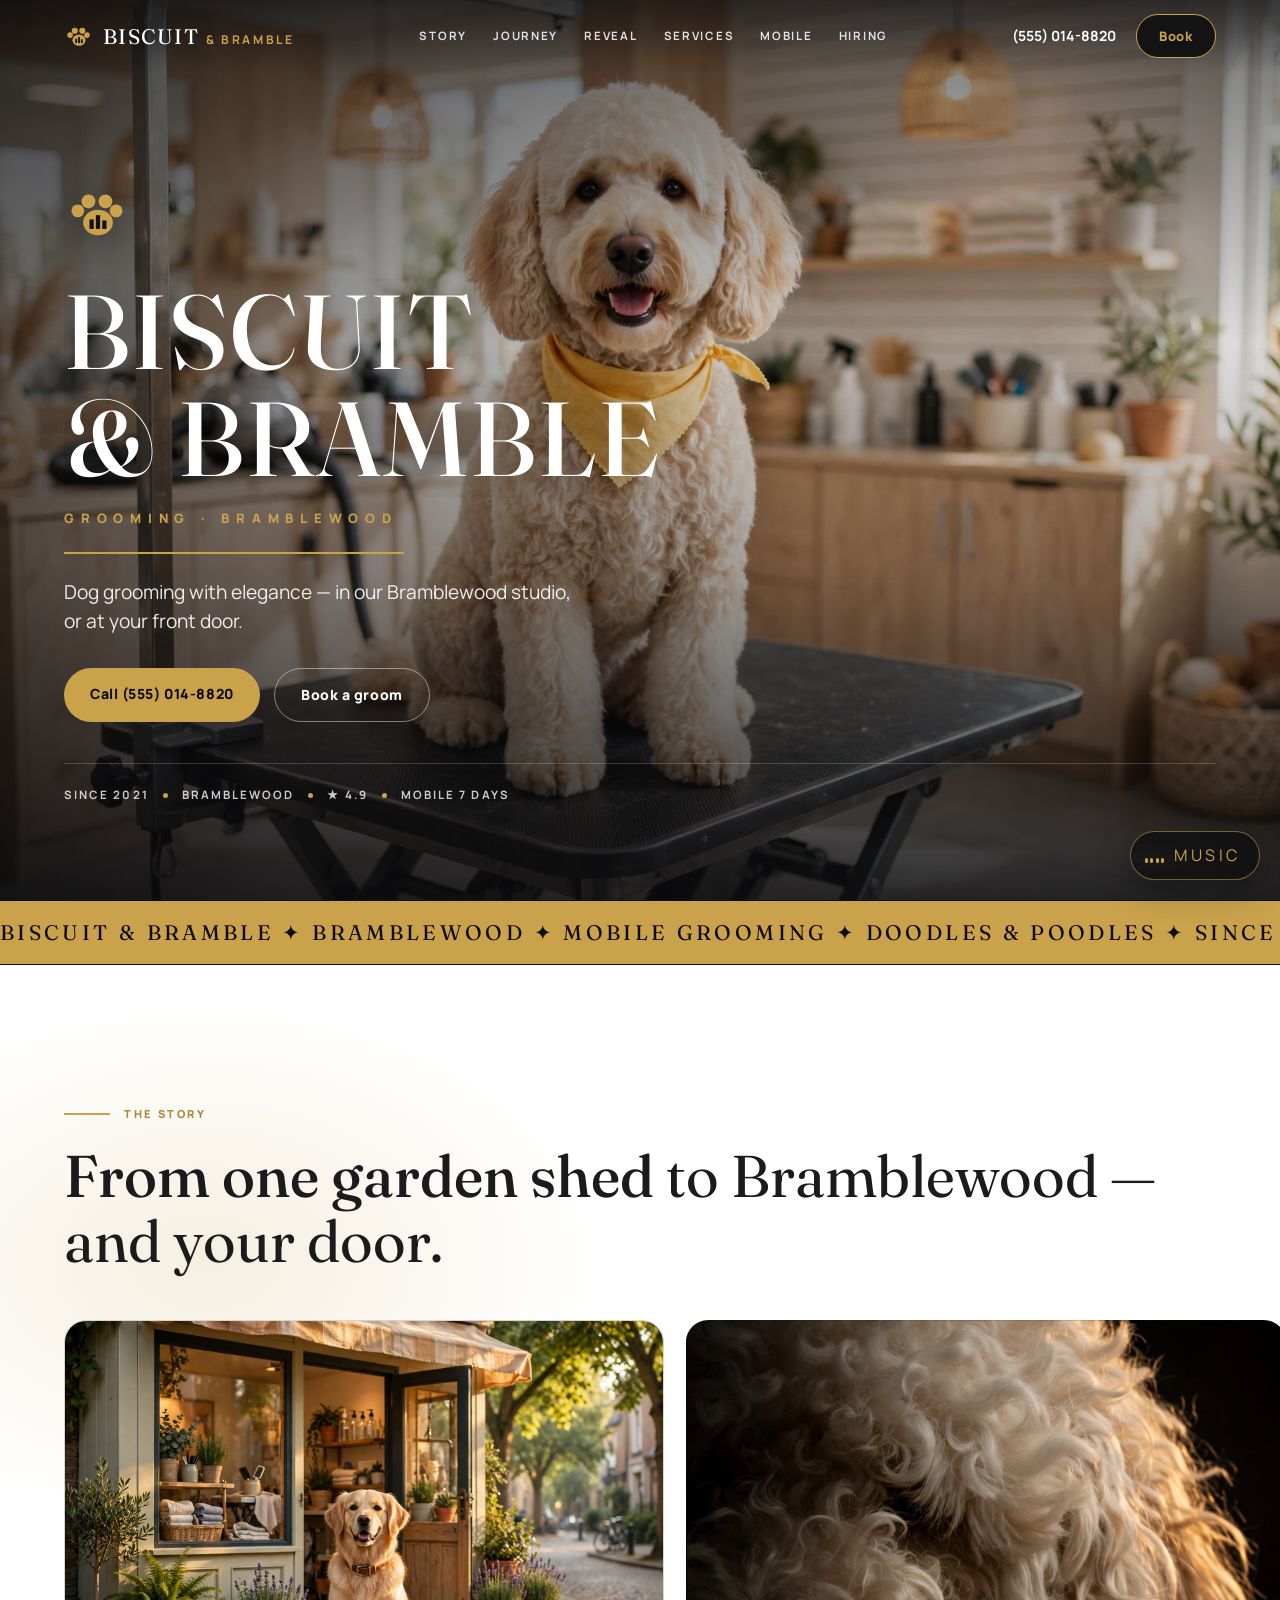
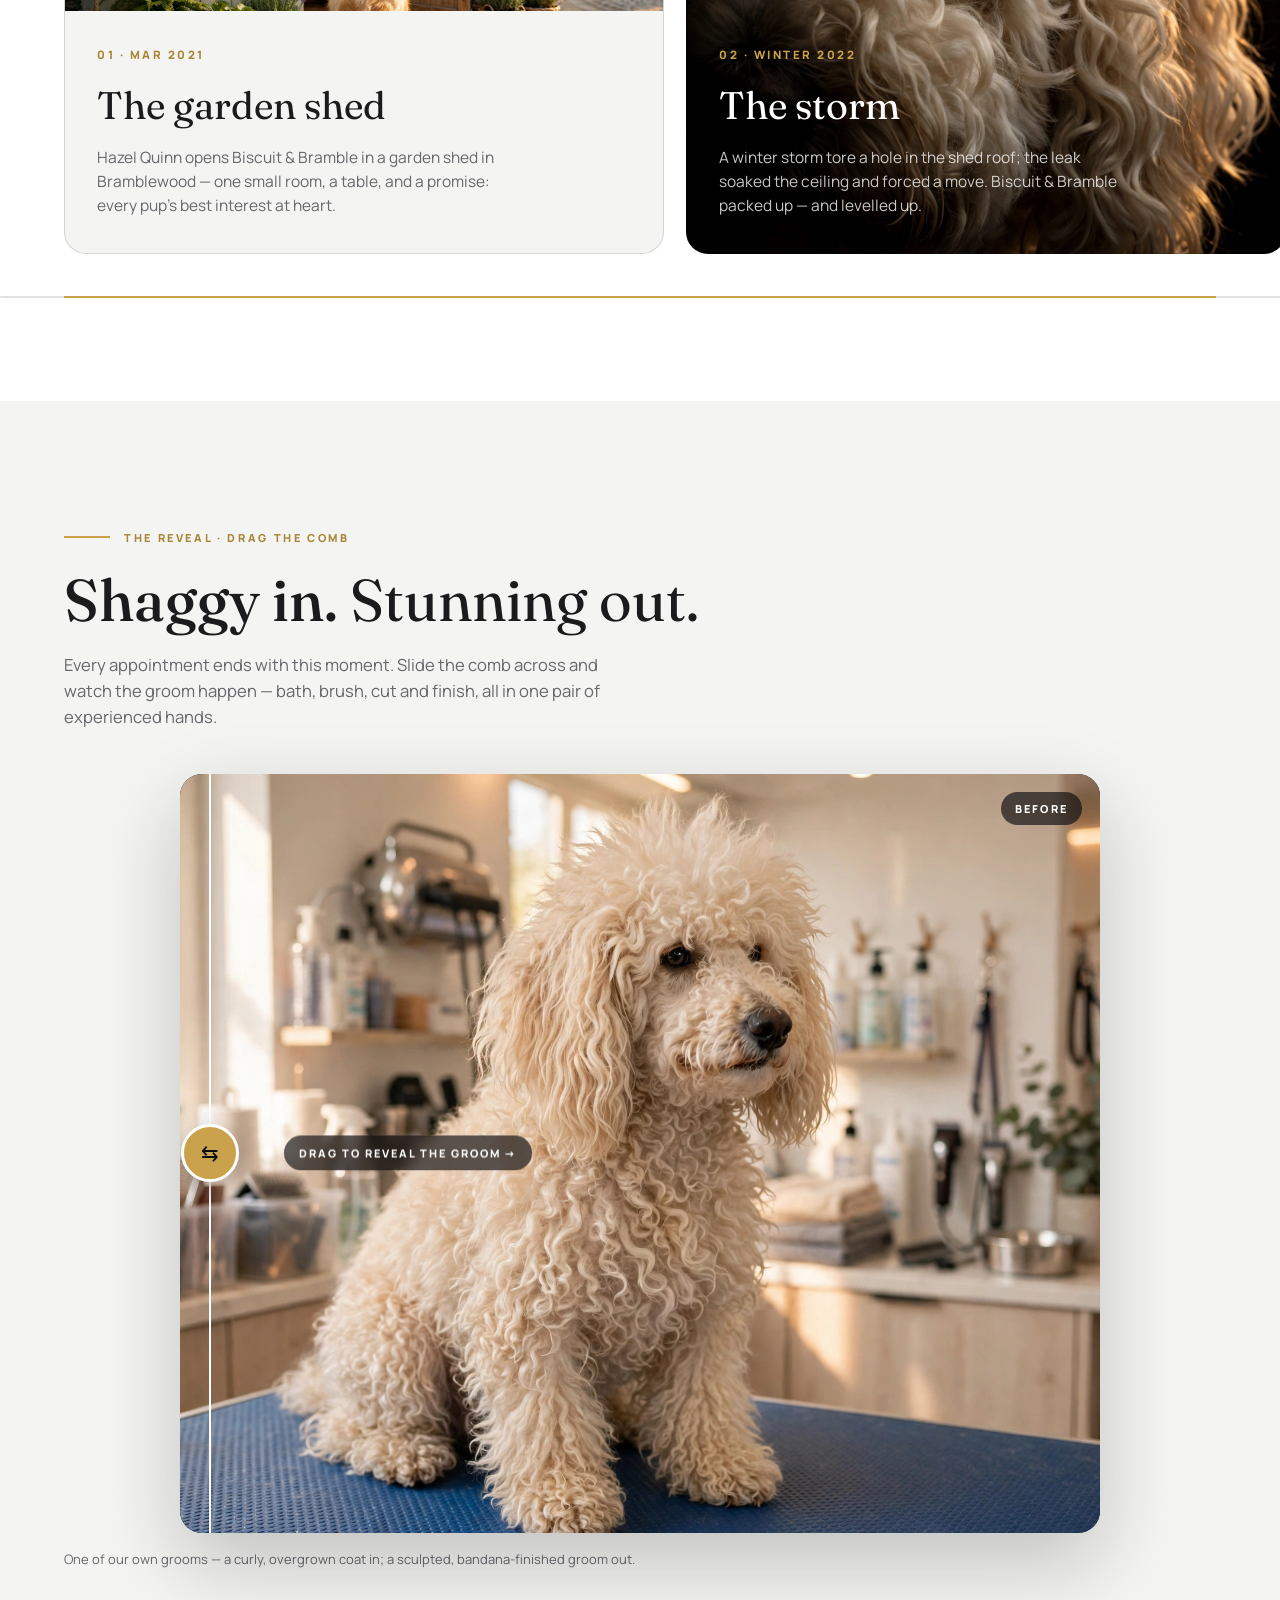
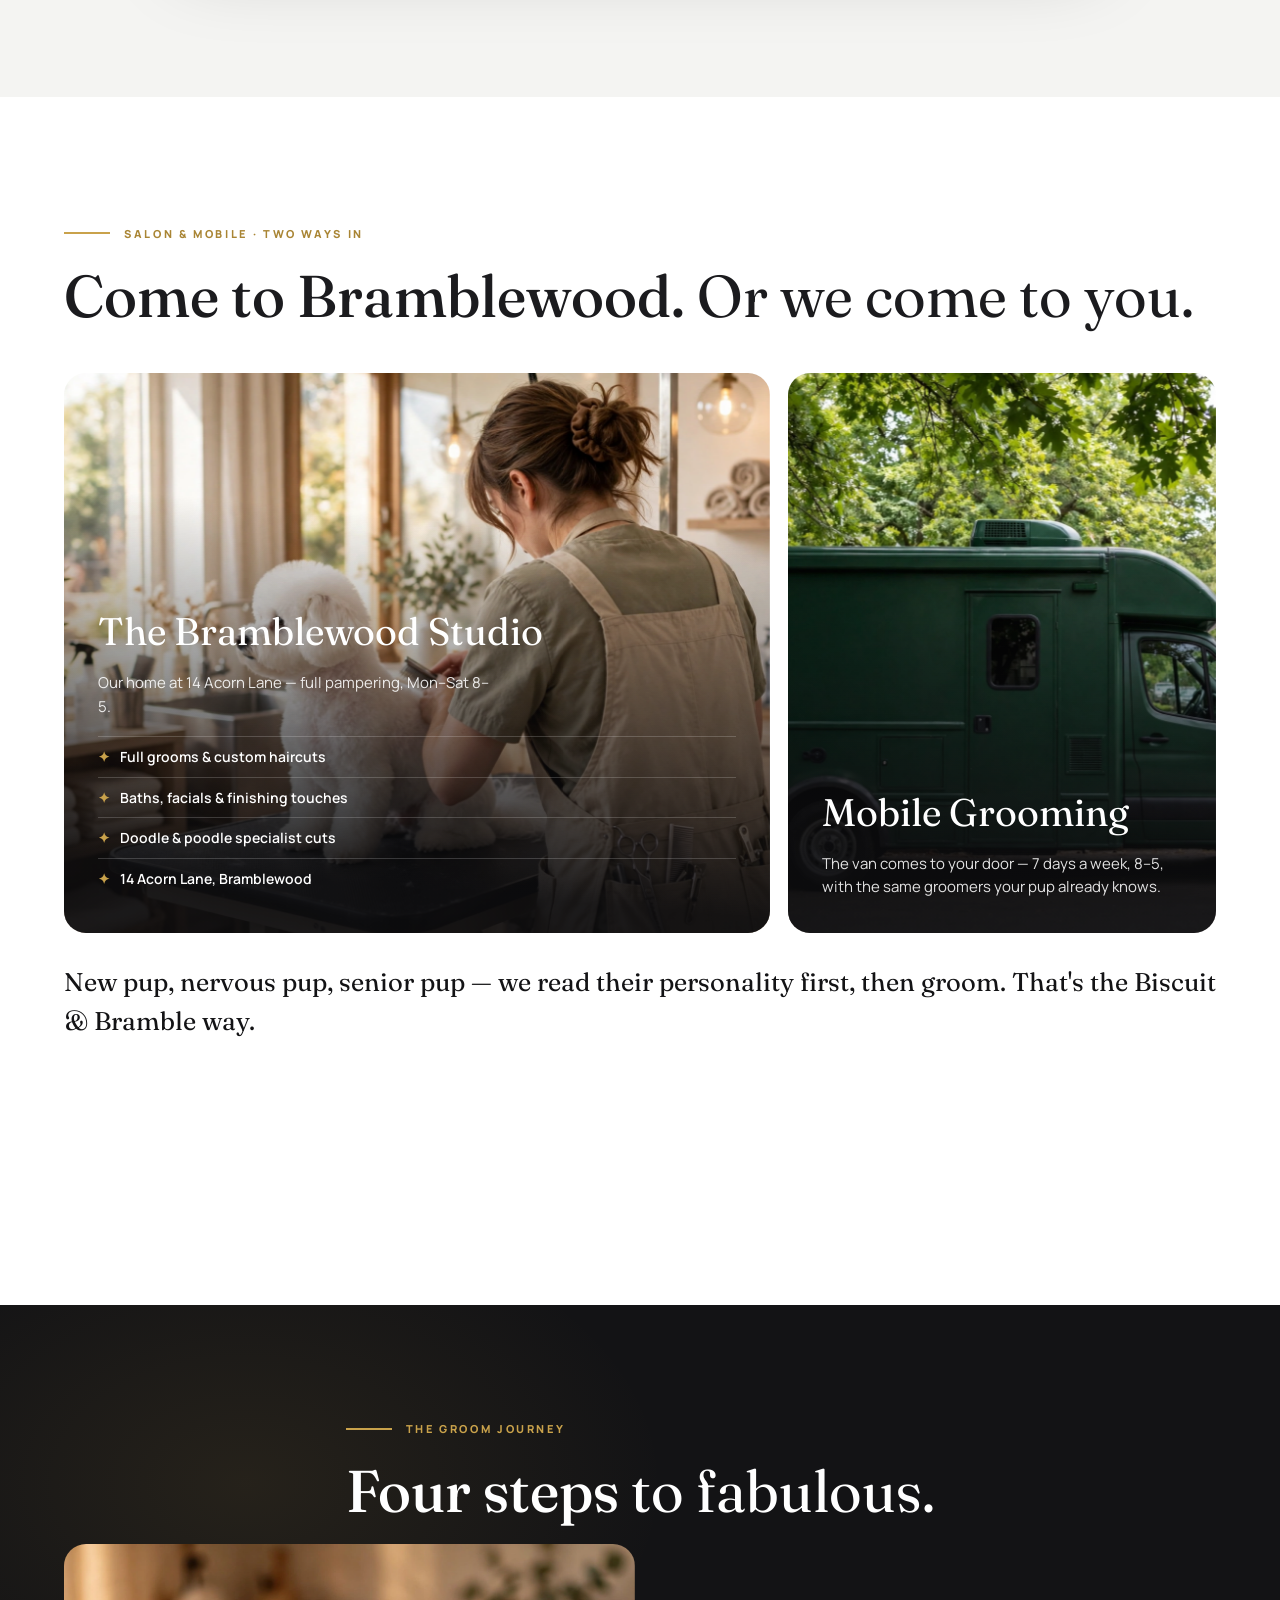
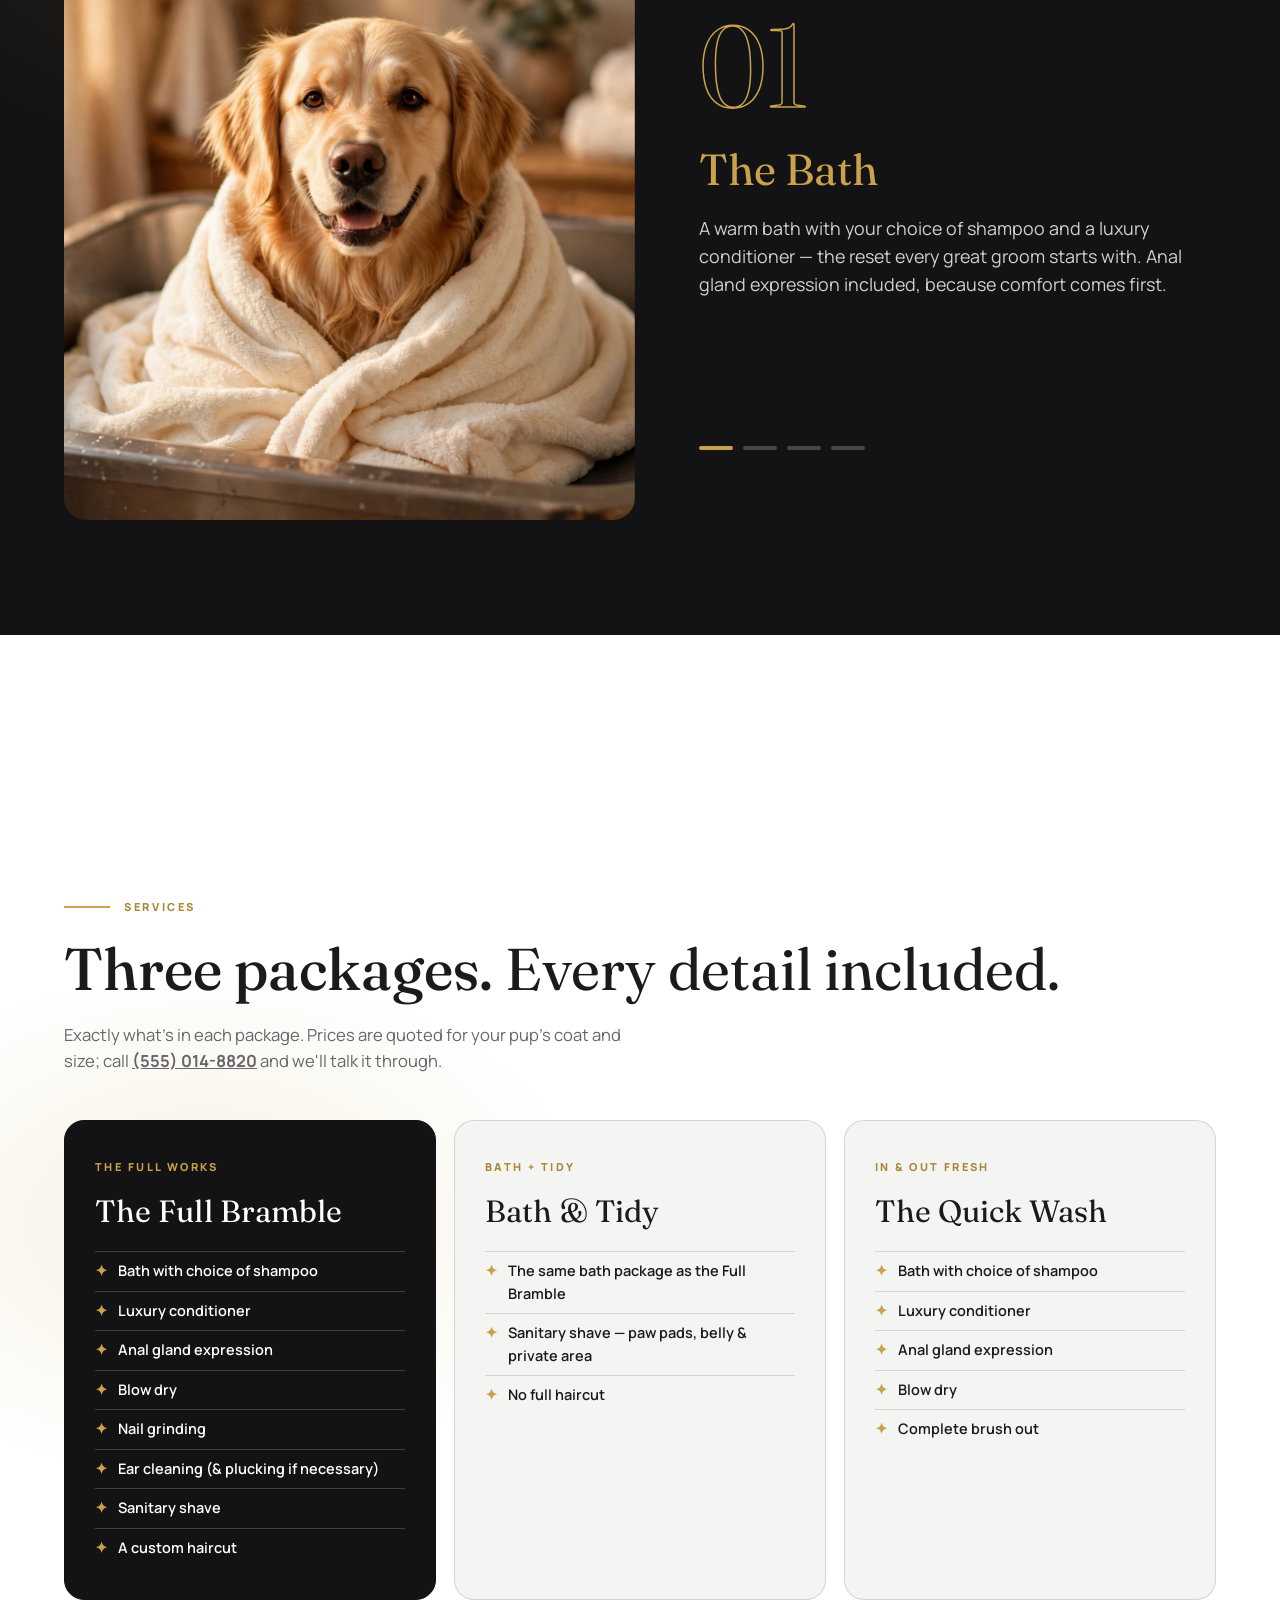
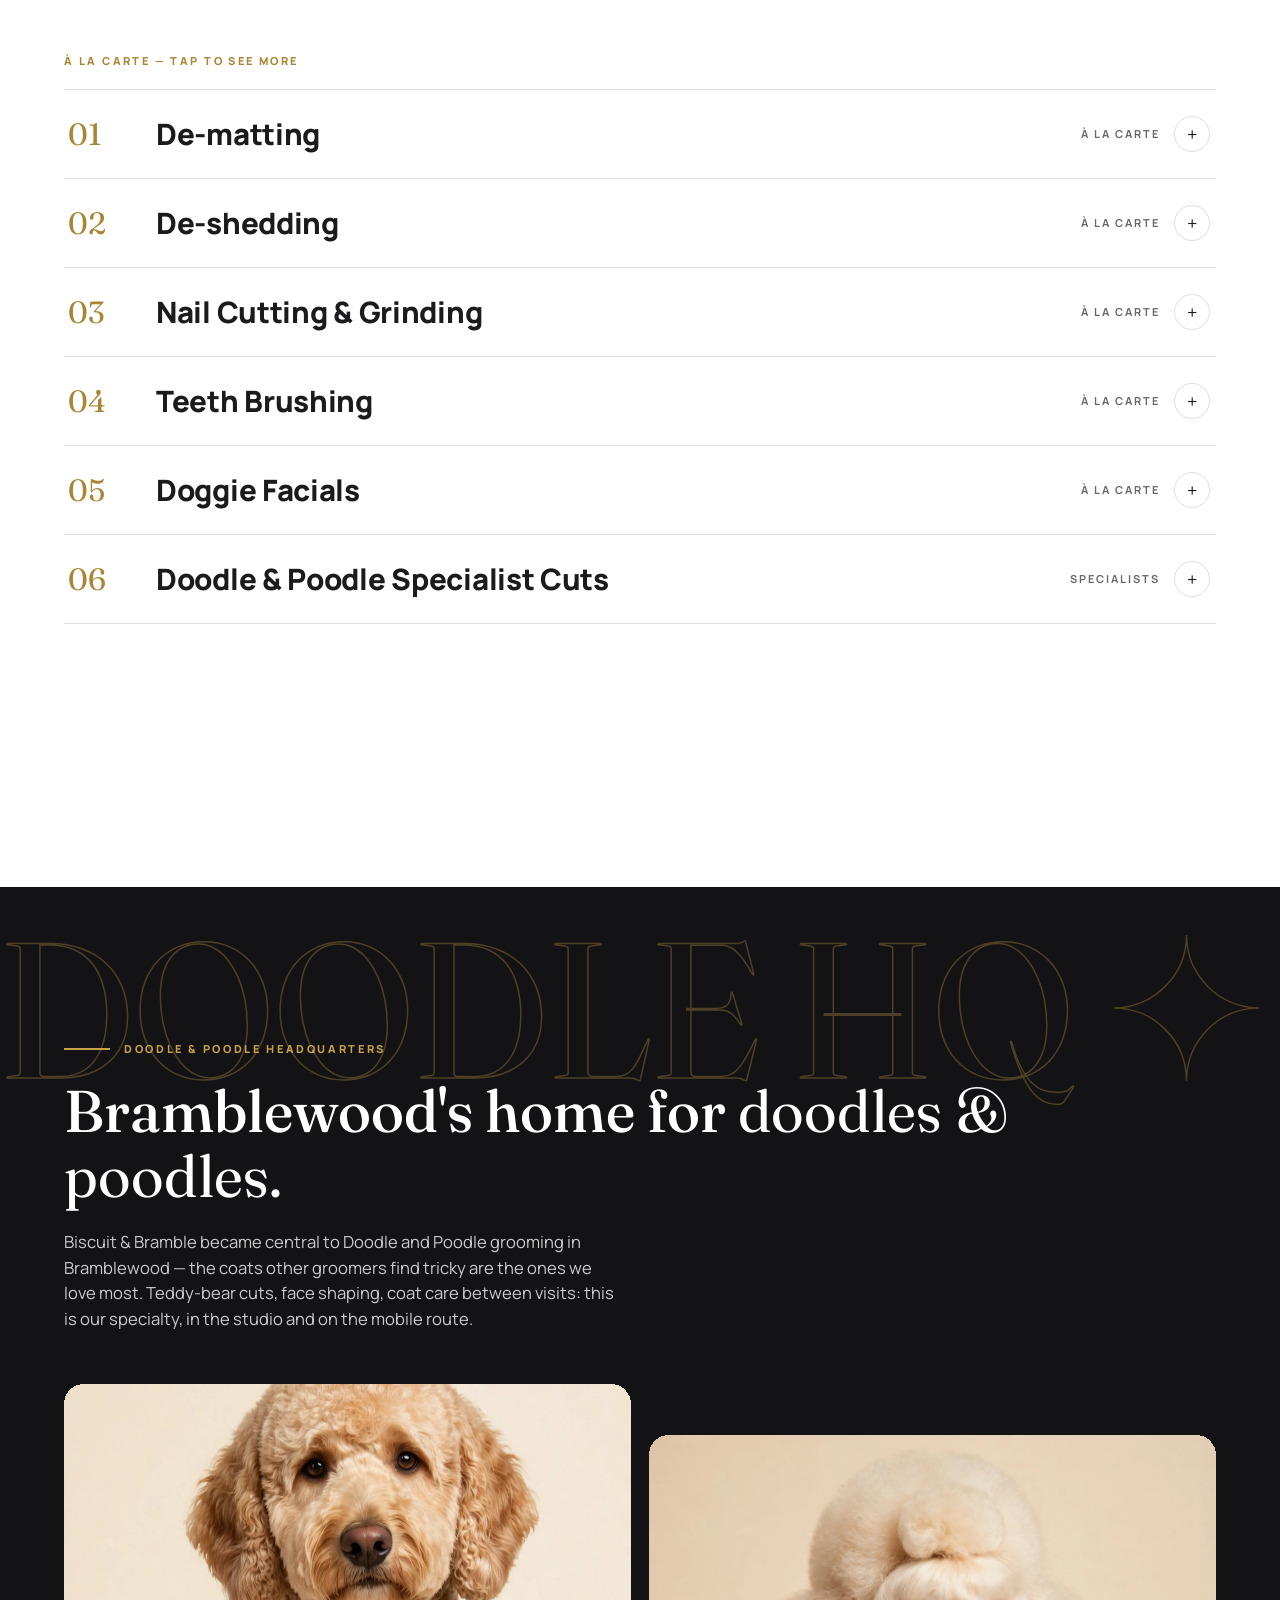
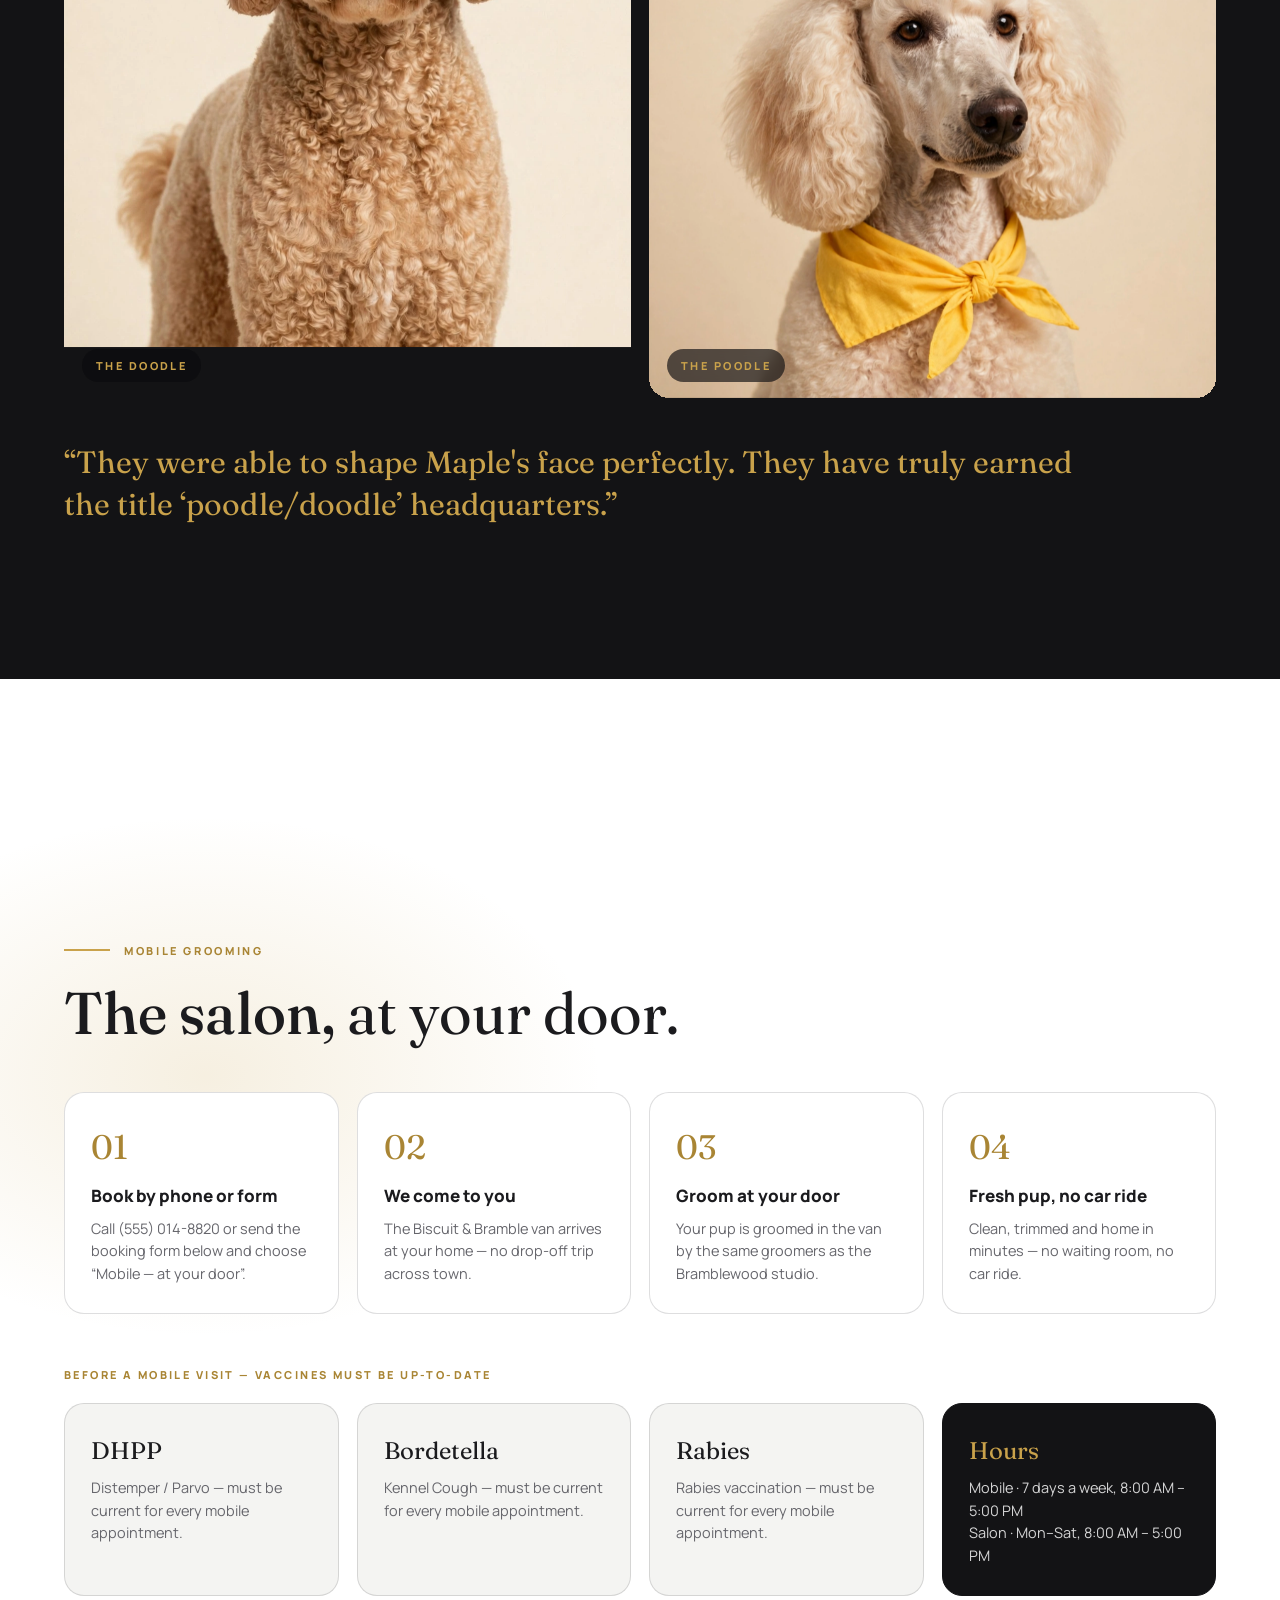
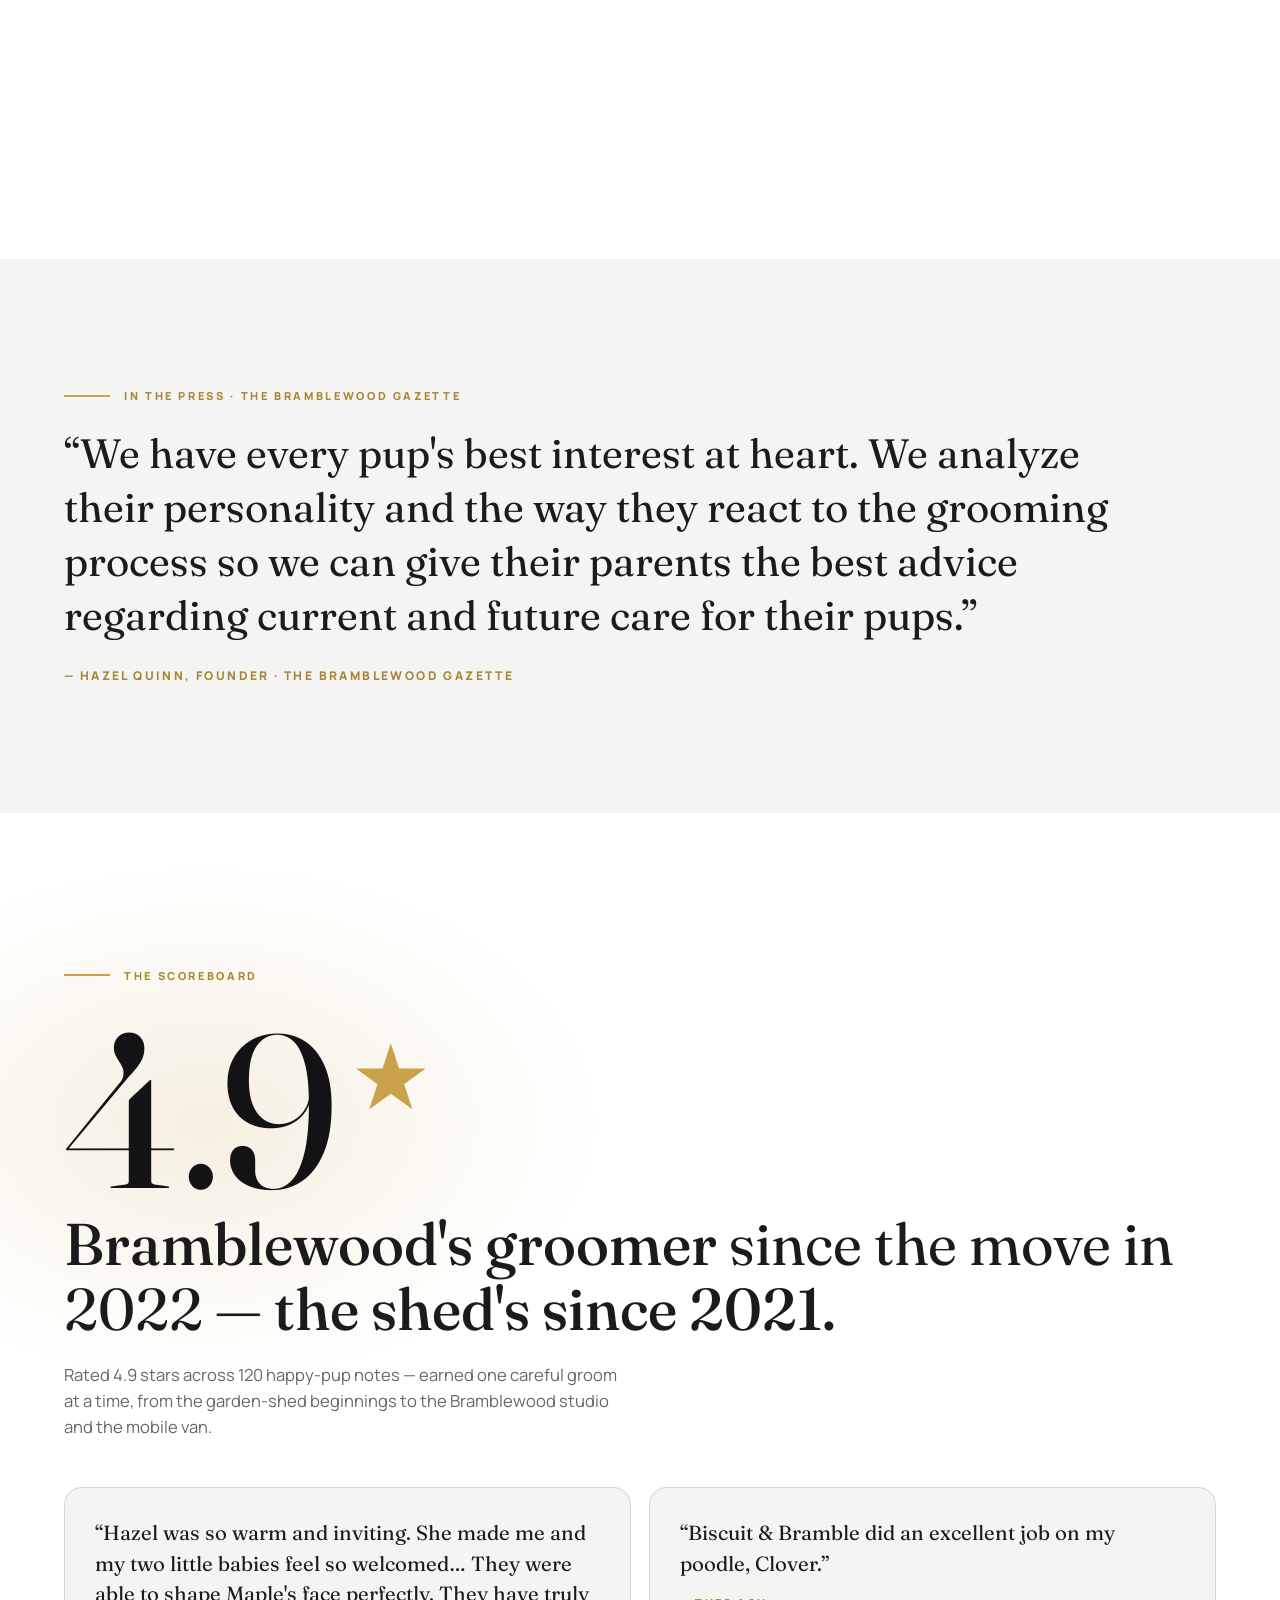
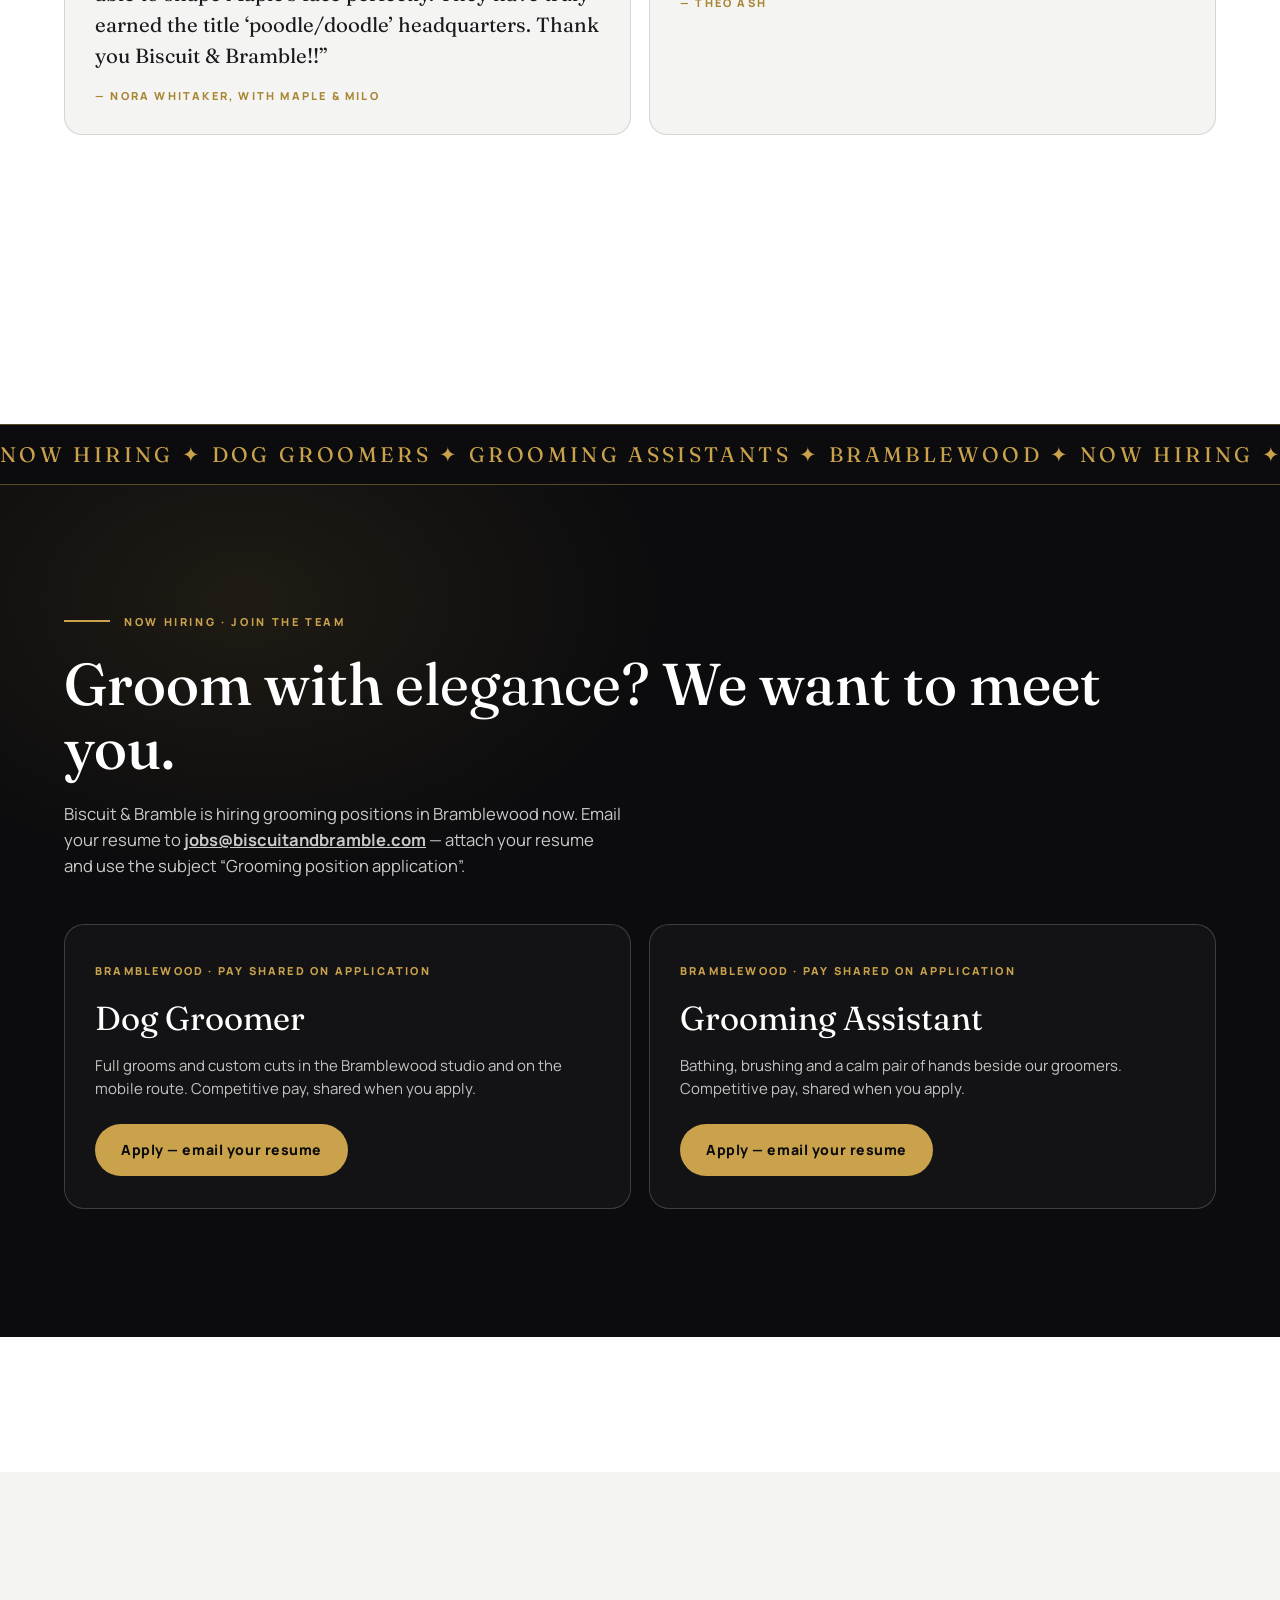
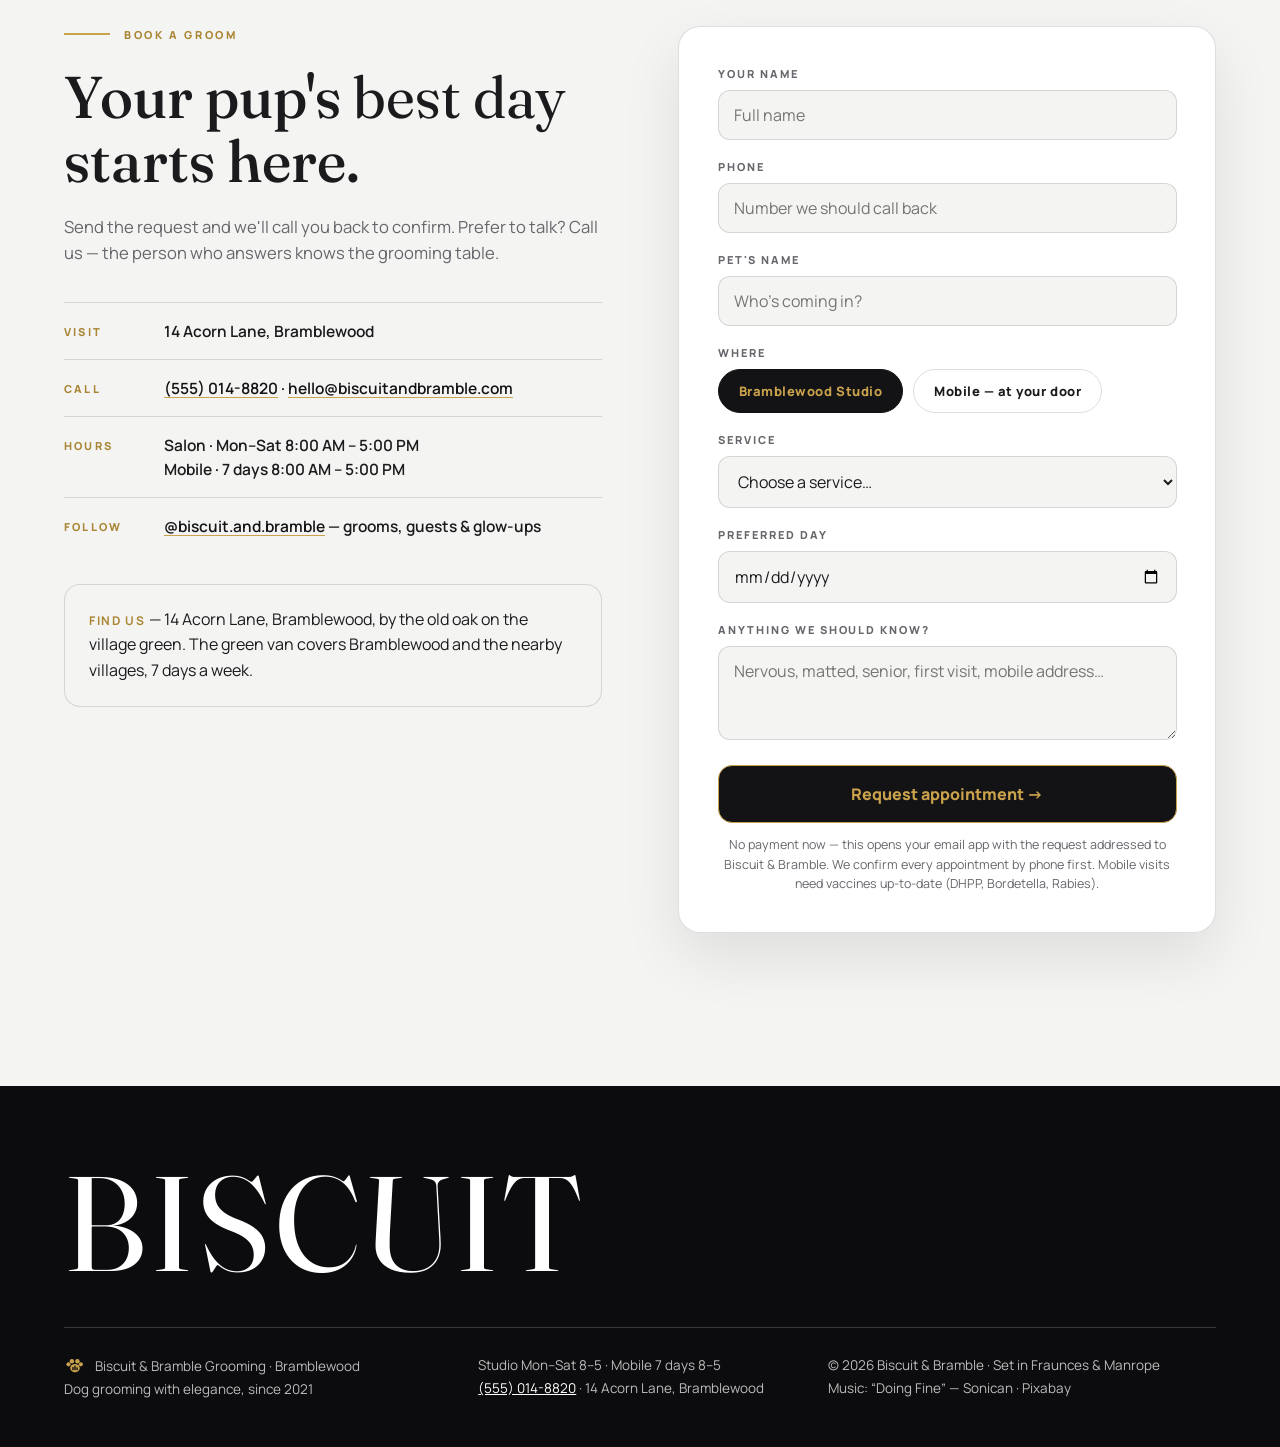
==== commit 247977c8: "Remove film grain overlay (old-screen effect)" ====
--- a/index.html
+++ b/index.html
@@ -12,7 +12,7 @@
 <link rel="preconnect" href="https://fonts.googleapis.com">
 <link rel="preconnect" href="https://fonts.gstatic.com" crossorigin>
 <link href="https://fonts.googleapis.com/css2?family=Fraunces:opsz,wght@9..144,500;9..144,600&family=Manrope:wght@400;500;600;700;800&display=swap" rel="stylesheet">
-<link rel="stylesheet" href="assets/css/spa.css?v=15">
+<link rel="stylesheet" href="assets/css/spa.css?v=16">
 <script type="application/ld+json">
 {"@context":"https://schema.org","@type":"LocalBusiness","name":"Biscuit &amp; Bramble","description":"Dog grooming with elegance in Bramblewood — salon and mobile grooming, doodle & poodle specialists, since 2021.","telephone":"+1-555-014-8820","email":"hello@biscuitandbramble.com","address":{"@type":"PostalAddress","streetAddress":"14 Acorn Lane","addressLocality":"Bramblewood"},"openingHours":["Mo-Sa 08:00-17:00"],"aggregateRating":{"@type":"AggregateRating","ratingValue":"4.9"}}
 </script>
--- a/assets/css/spa.css
+++ b/assets/css/spa.css
@@ -13,10 +13,6 @@
 html.lenis,html.lenis body{height:auto}
 .lenis.lenis-smooth{scroll-behavior:auto!important}
 body{font-family:var(--sans);background:var(--white);color:var(--ink);font-size:16px;line-height:1.55;-webkit-font-smoothing:antialiased;overflow-x:hidden}
-/* film grain, CSS only (SVG turbulence data-uri, no image file) */
-body::after{content:"";position:fixed;inset:-50%;z-index:120;pointer-events:none;opacity:.13;background-image:url("[data-uri]");background-repeat:repeat;animation:grain 9s steps(6) infinite}
-@keyframes grain{0%,100%{transform:translate(0,0)}20%{transform:translate(-4%,3%)}40%{transform:translate(3%,-4%)}60%{transform:translate(-2%,-2%)}80%{transform:translate(4%,2%)}}
-}
 ::selection{background:var(--gold);color:var(--black2)}
 img{display:block;max-width:100%}
 a{color:inherit}
@@ -354,7 +350,6 @@
   .loader{display:none}
   .hero__cue span{animation:none}
   .ba__hint{animation:none}
-  body::after{animation:none}
 }
 
 /* salon music toggle */
